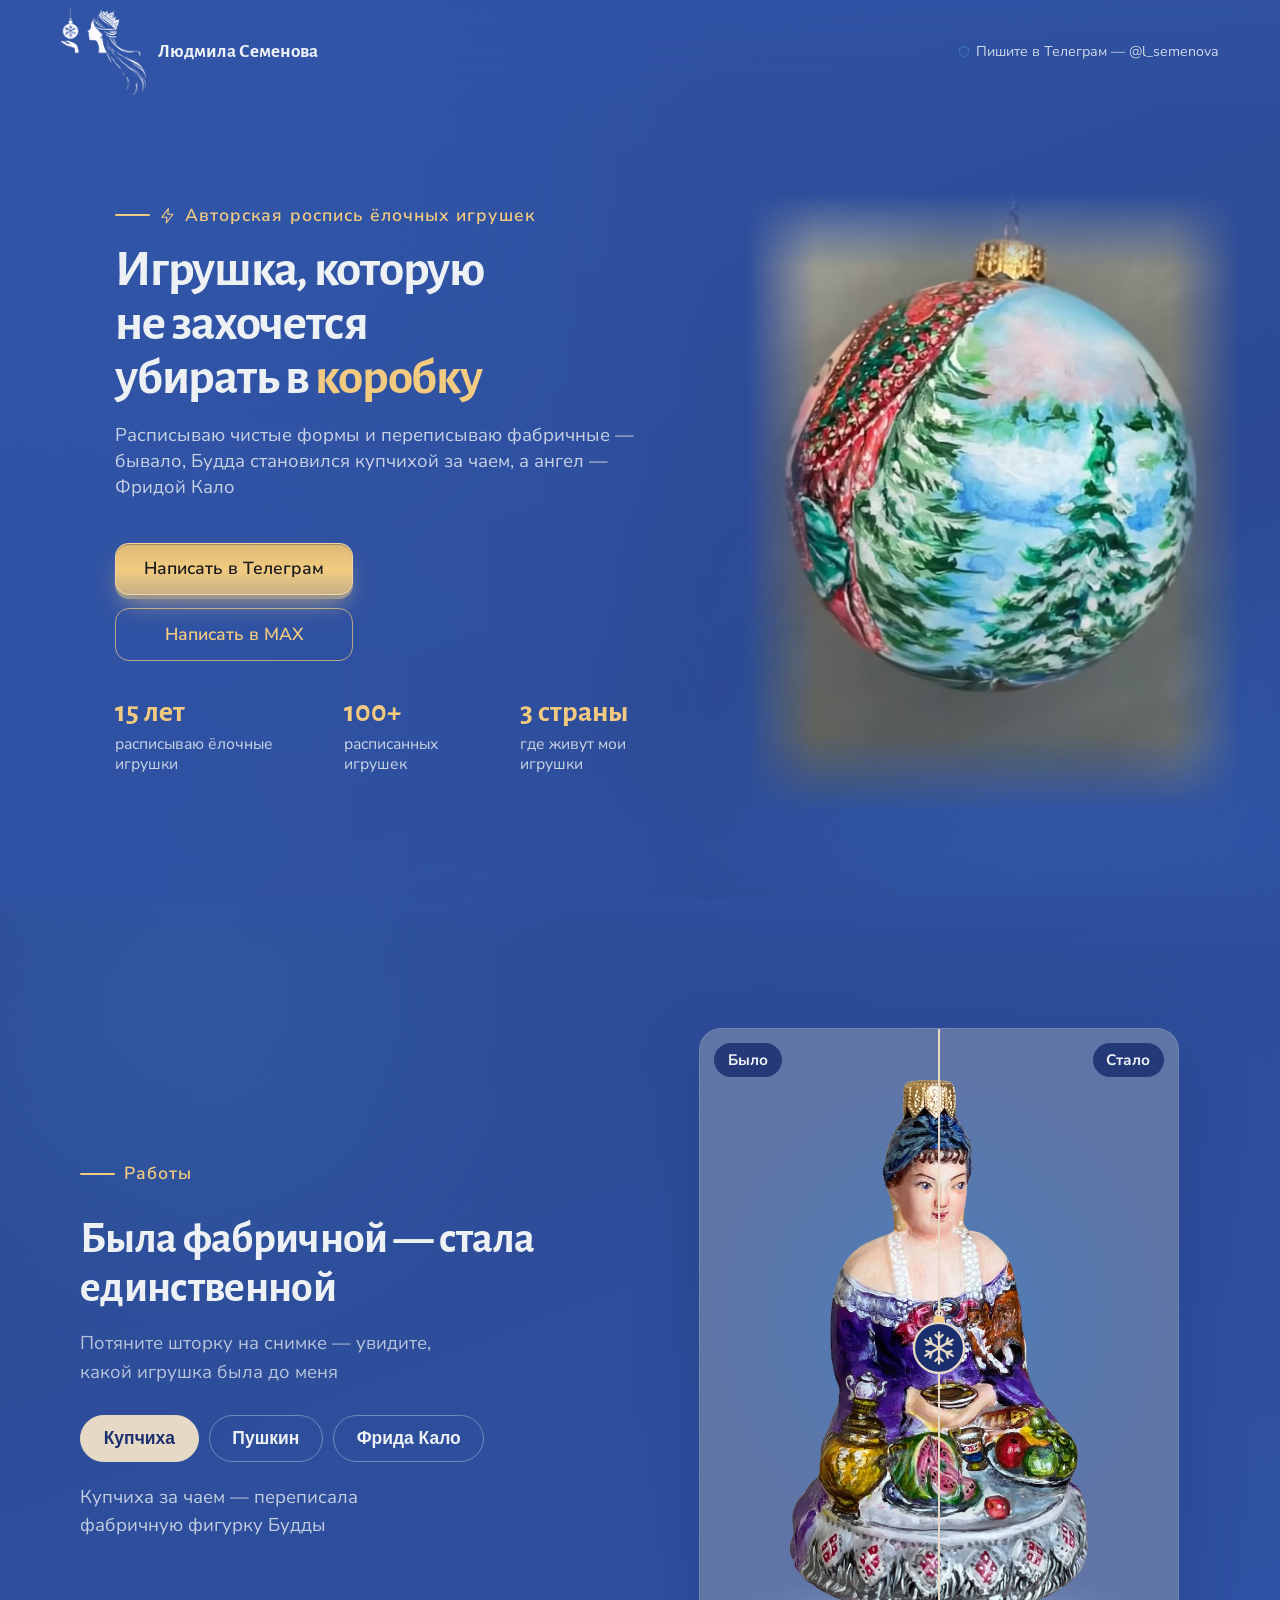
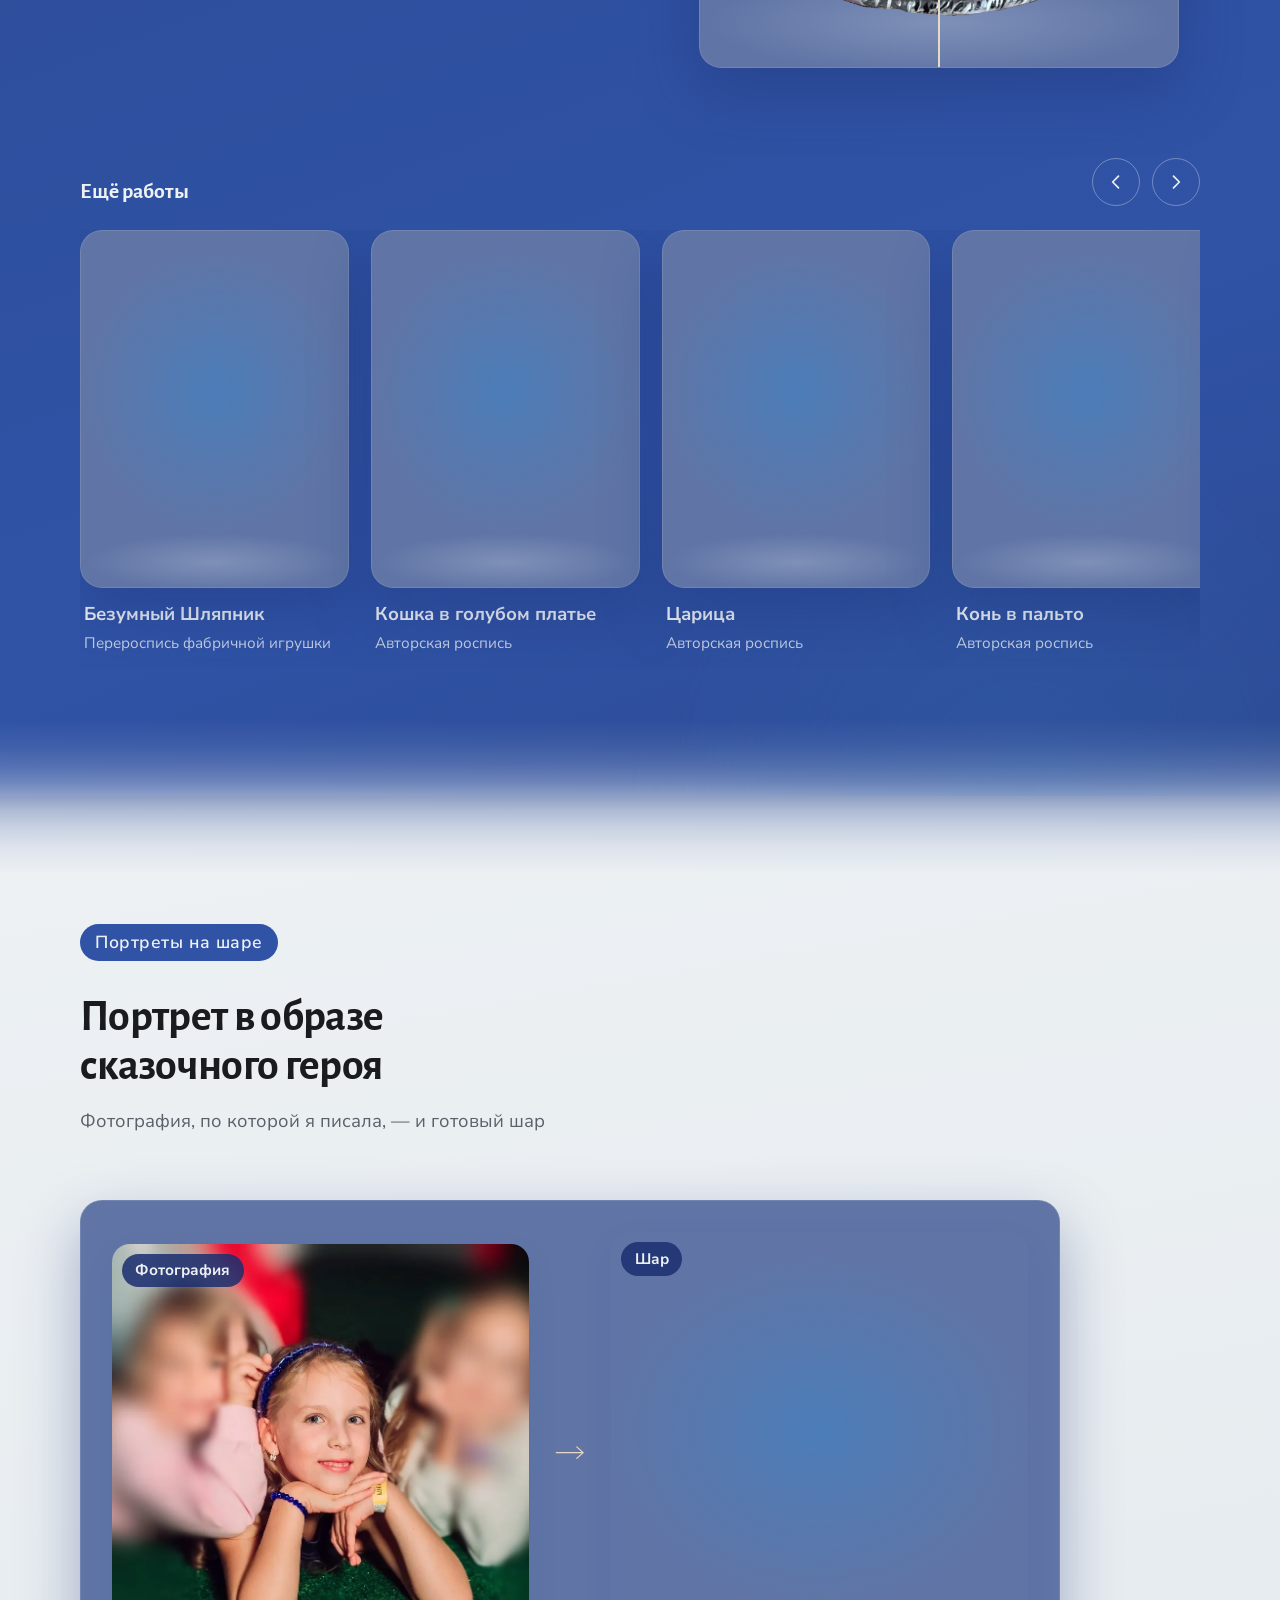
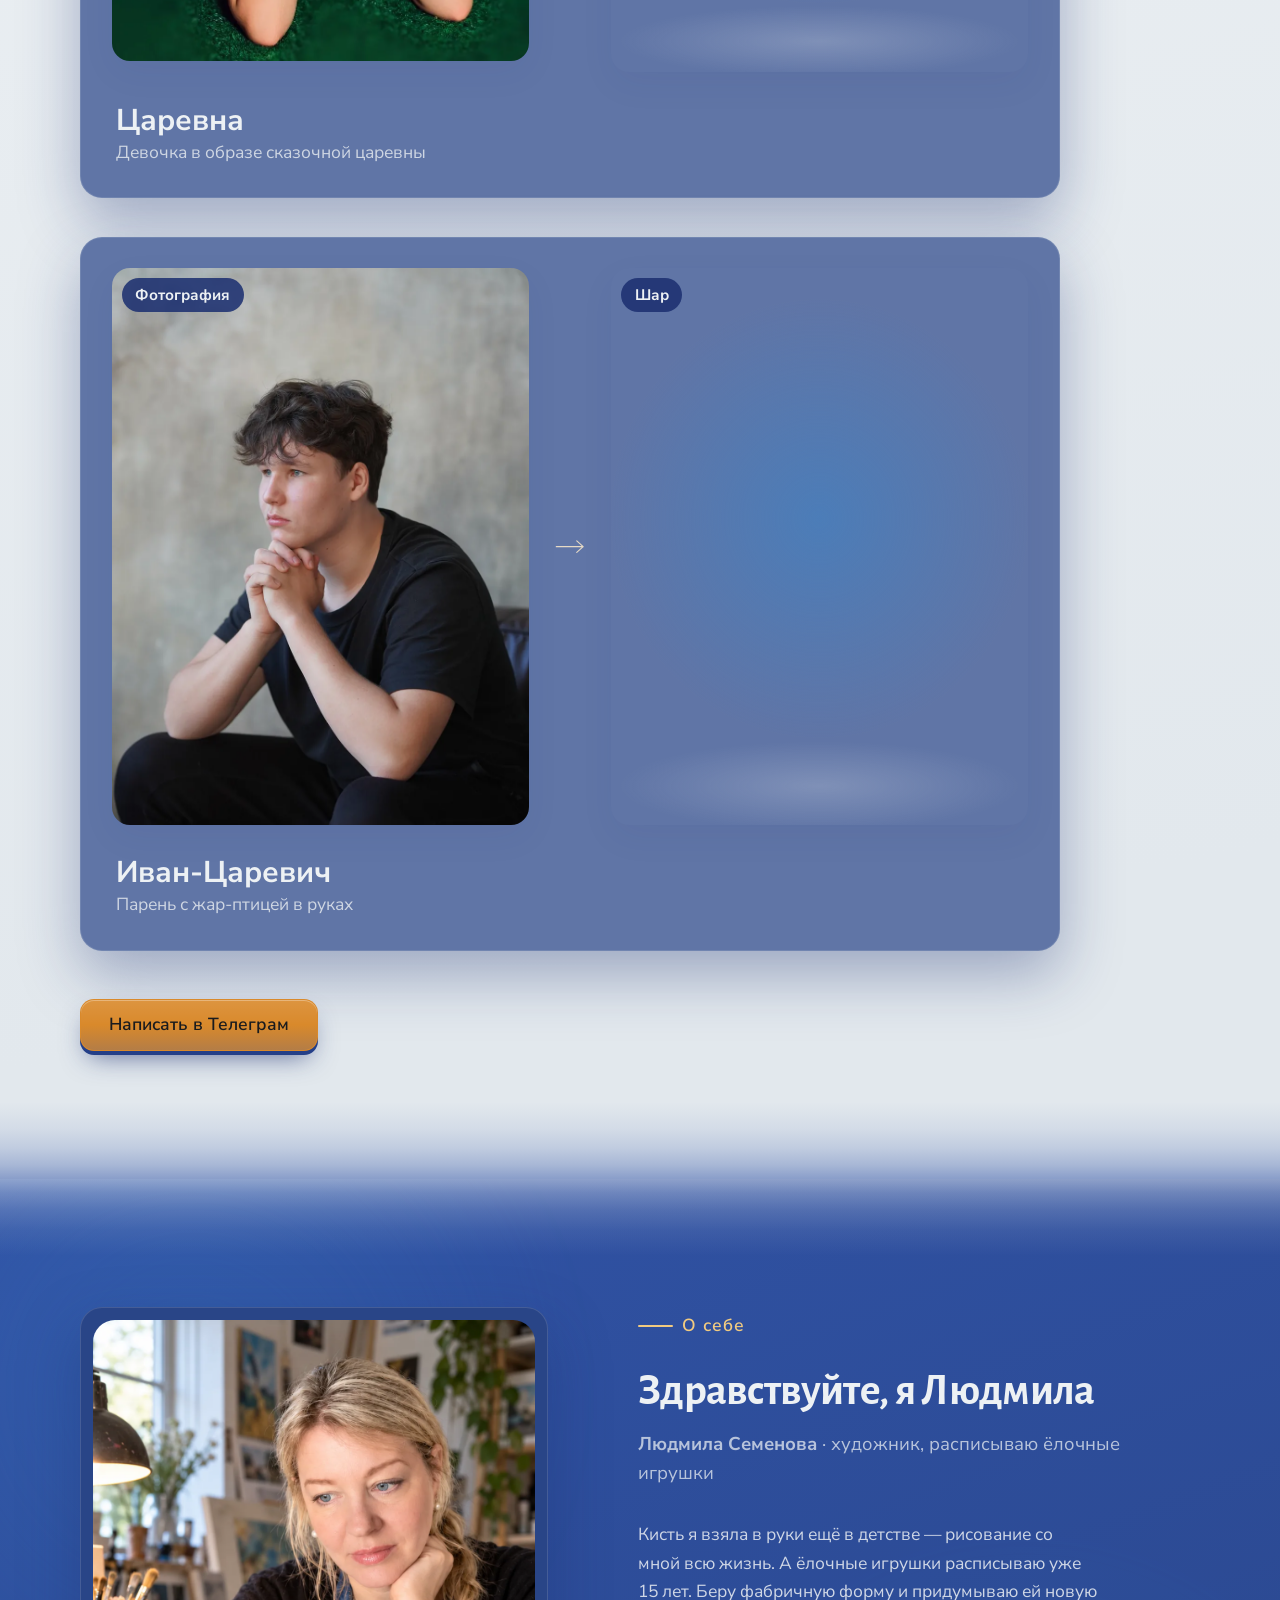
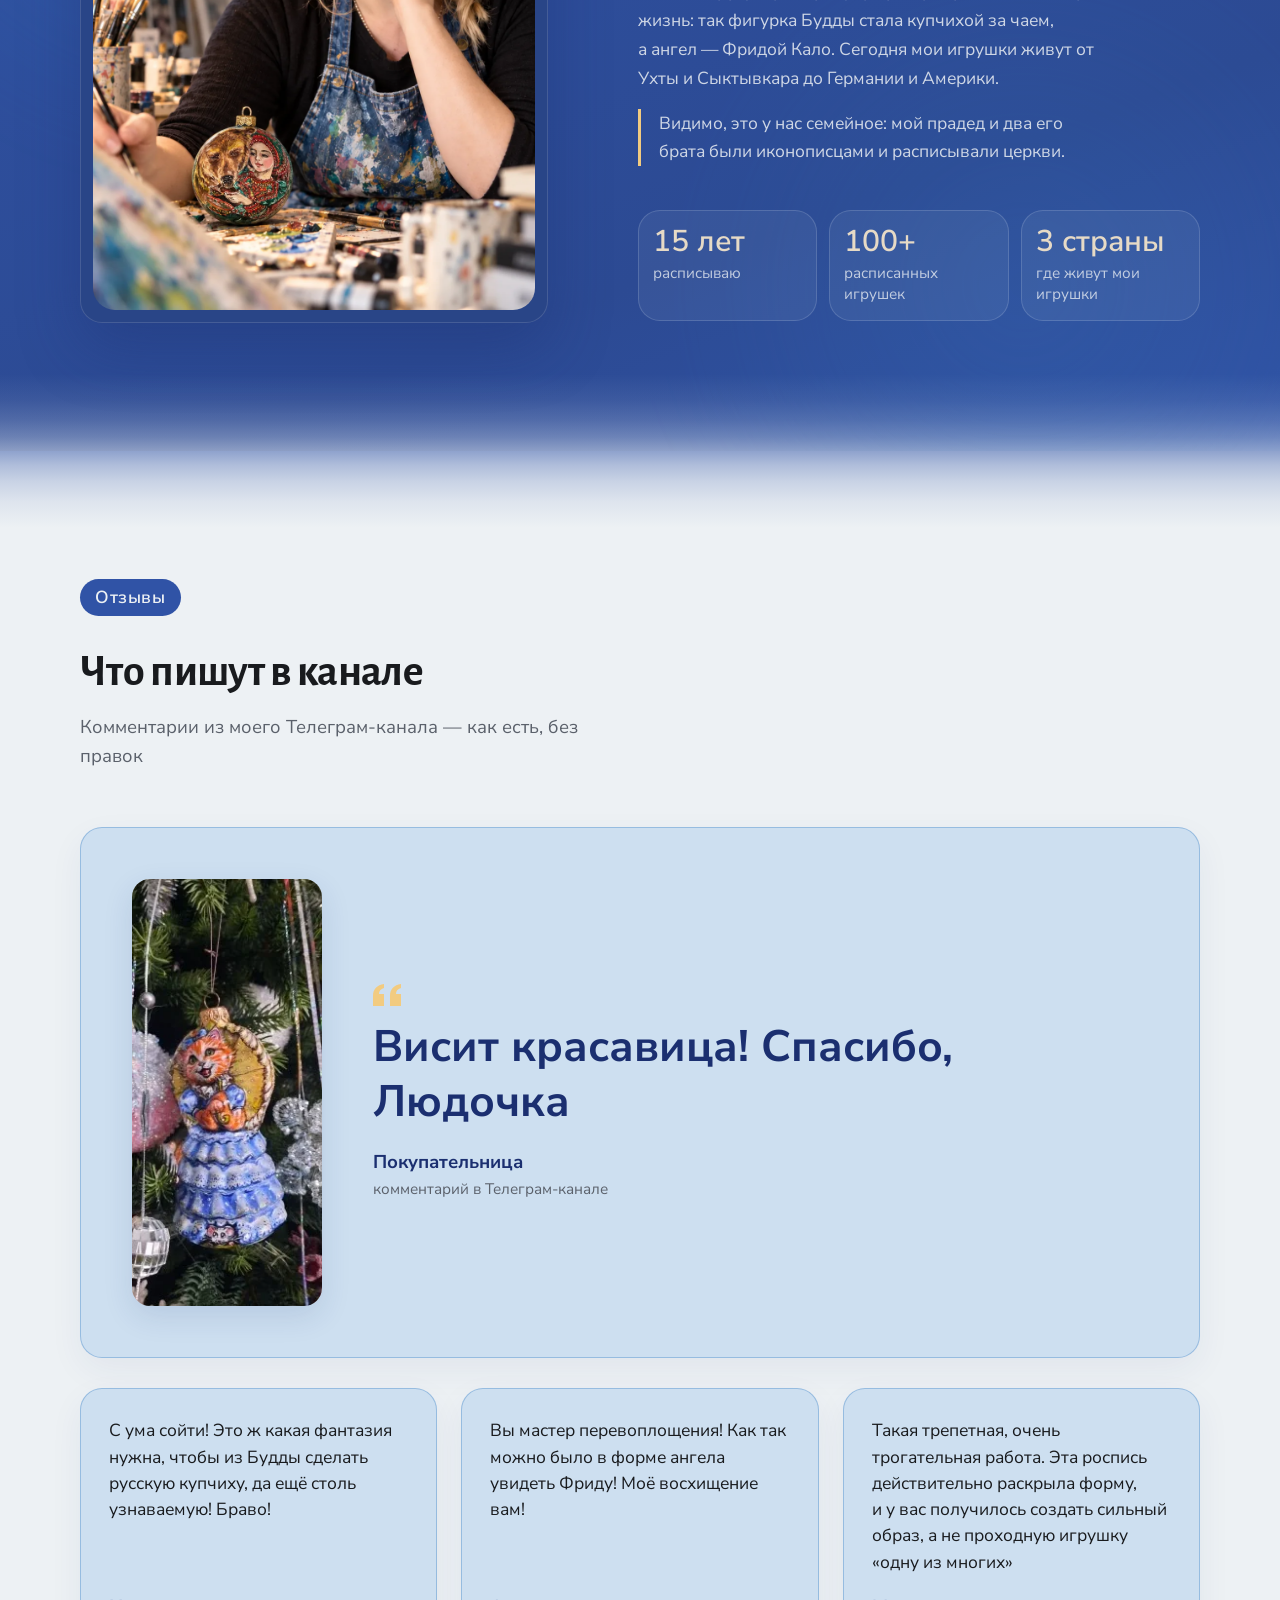
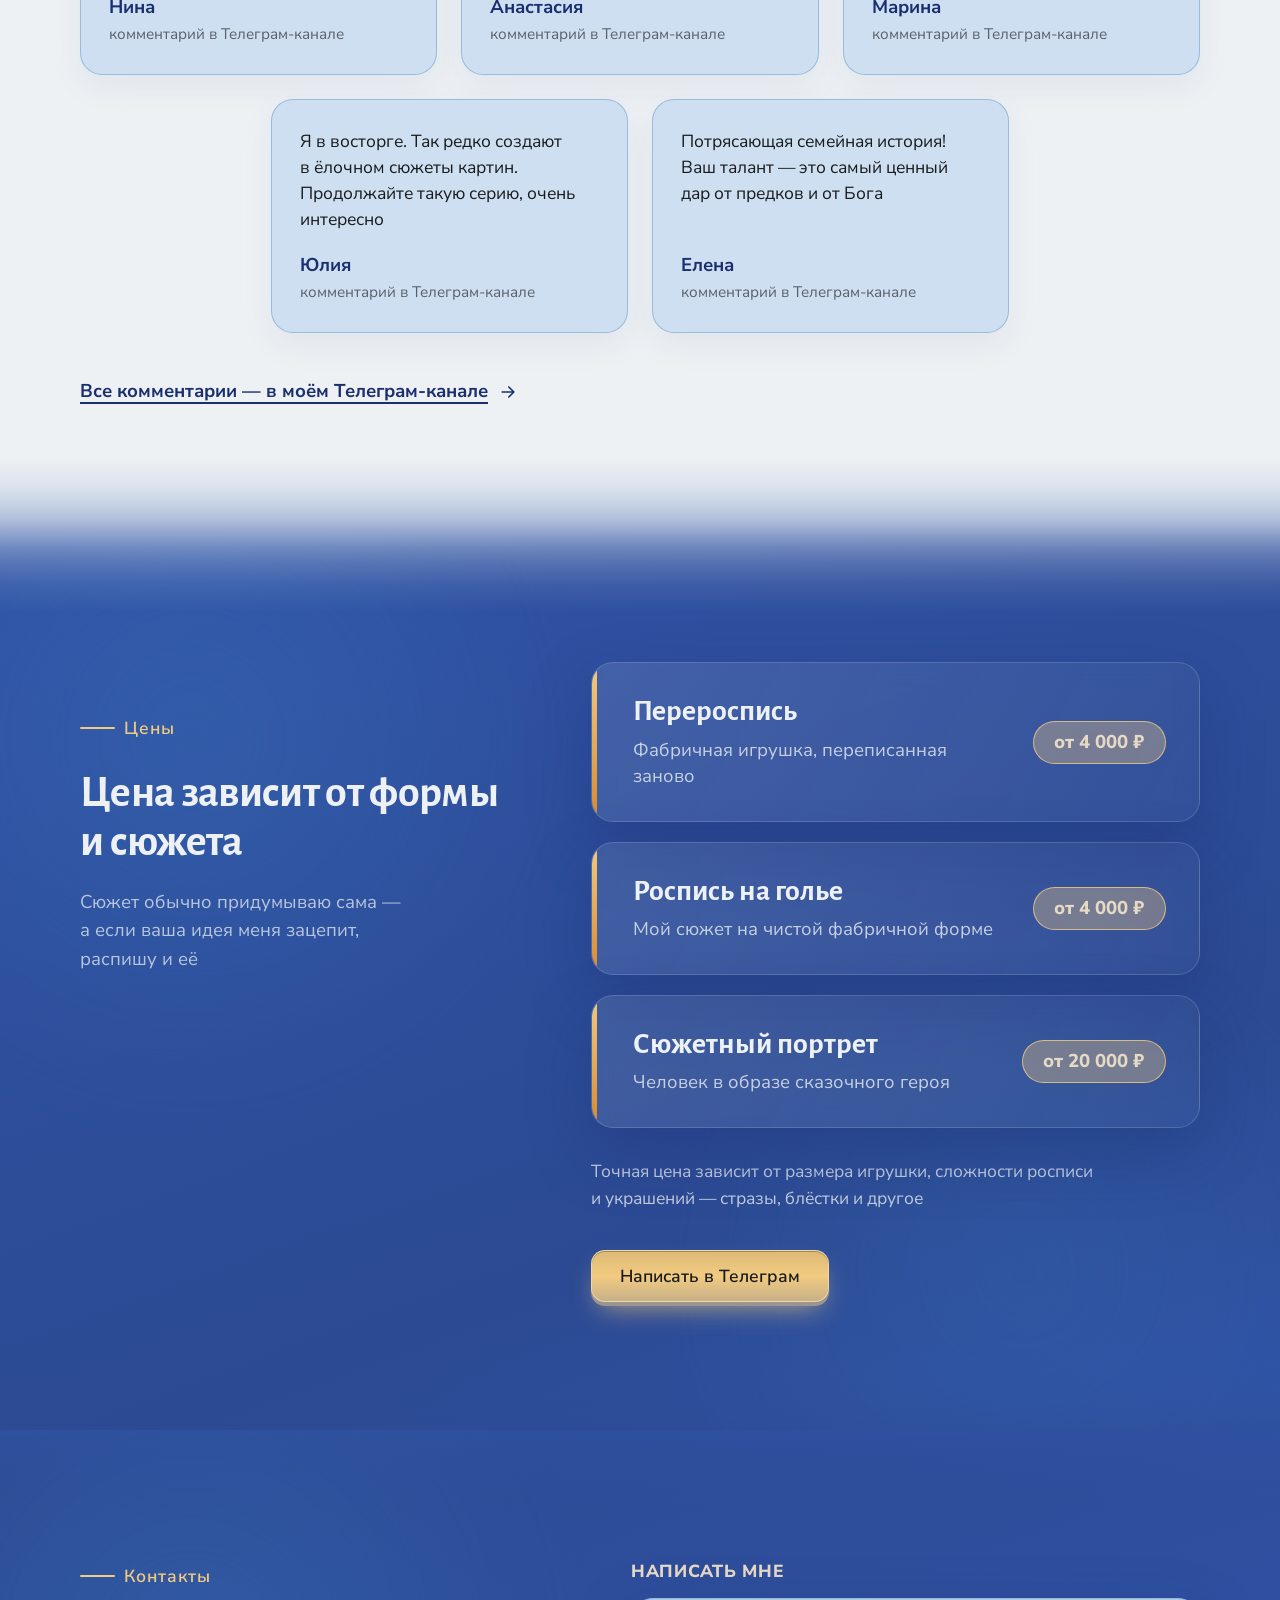
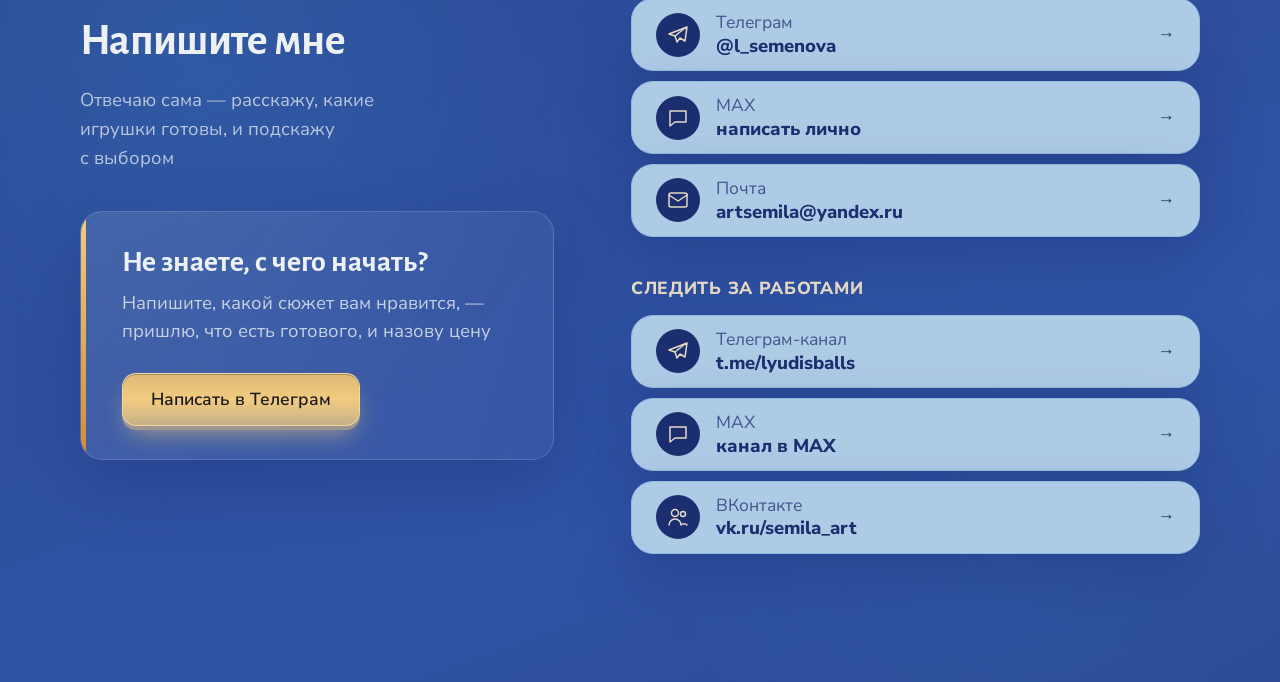
==== index.html @ e3c78412 "Обновление 06.10 20:23 МСК" ====
<!DOCTYPE html>
<html lang="ru">
<head>
<meta charset="utf-8">
<meta name="viewport" content="width=device-width, initial-scale=1">
<title>Сайт собирается</title>
<meta name="description" content="">
<meta name="robots" content="noindex, nofollow">
<link rel="canonical" href="https://lnsemenova.github.io/rospis/">
<meta property="og:title" content="Сайт собирается">
<meta property="og:description" content="">
<meta property="og:type" content="website">
<script type="application/ld+json">
{
  "@context": "https://schema.org",
  "@type": "Person",
  "name": "Людмила Семенова",
  "@id": "https://lnsemenova.github.io/rospis/#person",
  "jobTitle": "Художник — авторская роспись ёлочных игрушек",
  "url": "https://lnsemenova.github.io/rospis/",
  "sameAs": [
    "https://t.me/lyudisballs",
    "https://vk.ru/semila_art",
    "https://max.ru/join/-FTzip120VUO6vKE2KCt4AHMVcK6tQOJD5xwNxCYoO8"
  ]
}
</script>
<link rel="preconnect" href="https://fonts.googleapis.com">
<link rel="preconnect" href="https://fonts.gstatic.com" crossorigin>
<link rel="stylesheet" href="https://fonts.googleapis.com/css2?family=Alegreya+Sans:wght@400;600;700&family=Nunito+Sans:wght@400;600&display=swap">
<link rel="stylesheet" href="style.css?v=0610q">
<style>
:root {
  --шрифт-заголовков: 'Alegreya Sans', 'Segoe UI', sans-serif;  --шрифт-текста: 'Nunito Sans', -apple-system, 'Segoe UI', sans-serif;
  --цвет-фон: #EDF1F4;  --цвет-фон-2: #E2E8ED;  --цвет-фон-карточки: #FFFFFF;
  --цвет-текст: #191B1E;  --цвет-текст-мягкий: #5B616B;  --цвет-текст-тихий: #666C75;
  --цвет-акцент: #3E82C4;  --цвет-акцент-тёмный: #1B2F70;  --цвет-акцент-яркий: #D9892B;  --цвет-на-акценте: #FFFFFF;
  --цвет-акцент-глубже: #2E5D9E;  --цвет-акцент-маркер: #264889;
  --цвет-линия: #D8DFE6;
  --цвет-тёмный-фон: #3053A6;  --цвет-тёмный-фон-2: #2C4A93;  --цвет-тёмный-текст: #EDF1F4;
  --цвет-тёмный-фон-3: #294587;  --цвет-тёмный-фон-4: #2F51A0;
  --цвет-тёплый: #F2CB80;  --цвет-тёплый-мягкий: #E6DAC6;
  --цвет-стекло: color-mix(in srgb, #1B2F70 86%, transparent);
  --тень: 0 12px 34px color-mix(in srgb, #1B2F70 6%, transparent);
  --тень-чип: 0 10px 30px color-mix(in srgb, #1B2F70 12%, transparent);
  --тень-глубокая: 0 24px 60px color-mix(in srgb, #1B2F70 35%, transparent);
  --тень-спутник: 0 30px 60px color-mix(in srgb, #1B2F70 70%, transparent);
  --тень-плиты: 0 40px 100px color-mix(in srgb, #1B2F70 70%, transparent);
  --кегль-h1: 33px;  --кегль-h2: clamp(28px, 4.5vw, 44px);
  --кегль-текст: clamp(16px, 1vw, 17px);  --кегль-лид: clamp(17px, 1.1vw, 18px);
  --кегль-мелкий: 14px;  --кегль-кикер: 16px;  --кегль-цифра: 30px;  --разрядка-кикера: .03em;
  --отступ-секции: clamp(64px, 10vw, 128px);  --отступ-блока: clamp(20px, 2.5vw, 32px);
  --отступ-секции-тихо: clamp(50px, 7.8vw, 100px);  --отступ-секции-громко: clamp(74px, 11.6vw, 148px);
  --ширина: 1120px;  --ширина-колонки: 560px;  --радиус: 16px;  --радиус-малый: 8px;
  --радиус-карточки: 18px;  --радиус-плитки: 22px;  --радиус-телефон: 46px;  --кнопка-радиус: 14px;
  --радиус-модуля: 16px;  --нить: 2px;
  --плавность: cubic-bezier(.2, .7, .2, 1);  --длительность: .25s;
  --цвет-тёплый-тёмный: #9B6C10;
}
@media (min-width: 900px) {
  :root { --кегль-h1: clamp(44px, 4vw, 58px); }
}
:root, .светлый { --цвет-кнопки: #1B2F70; --цвет-на-кнопке: #FFFFFF; --цвет-кнопки-навёл: #13214F; }
.тёмный, .липкая-кнопка--тёмная { --цвет-кнопки: #F2CB80; --цвет-на-кнопке: #191B1E; --цвет-кнопки-навёл: #F6DAA5; }

</style>
<script>
(function () {
  var ЭТАЛОН = 0.535;                  // очко Open Sans — текстовой гарнитуры утверждённых макетов
  var ПОТОЛОК = 1.2, МЁРТВАЯ = 0.02;   // выше потолка расползается раскладка; ближе к единице не трогаем вовсе
  var КОМПЬЮТЕР = "(min-width: 900px)";
  var ТОКЕНЫ = ["--кегль-текст", "--кегль-лид", "--кегль-мелкий", "--кегль-кикер"];
  var корень = document.documentElement;
  var холст = document.createElement("canvas").getContext("2d");
  var ждём = 0;

  function мера(буква) { var м = холст.measureText(буква); return (м && м.actualBoundingBoxAscent) || 0; }

  function применить() {
    ждём = 0;
    if (!холст) { return; }

    for (var i = 0; i < ТОКЕНЫ.length; i++) { корень.style.removeProperty(ТОКЕНЫ[i]); }
    var стиль = getComputedStyle(корень), стек = стиль.getPropertyValue("--шрифт-текста").trim();
    if (!стек) { return; }
    холст.font = "400 100px " + стек;

    var очко = Math.max(мера("х"), мера("x")) / 100;
    if (!(очко > 0)) { return; }
    var k = Math.round(Math.min(ПОТОЛОК, Math.max(1, ЭТАЛОН / очко)) * 1000) / 1000;
    if (k - 1 < МЁРТВАЯ || !matchMedia(КОМПЬЮТЕР).matches) { k = 1; }
    корень.setAttribute("data-очко", очко.toFixed(3));      // чтобы проверка могла сказать числа вслух
    корень.setAttribute("data-поправка", k.toFixed(3));
    if (k === 1) { return; }
    for (i = 0; i < ТОКЕНЫ.length; i++) {
      var было = стиль.getPropertyValue(ТОКЕНЫ[i]).trim();
      if (было) { корень.style.setProperty(ТОКЕНЫ[i], "calc((" + было + ") * " + k + ")"); }
    }
  }

  применить();

  if (document.fonts && document.fonts.ready) { document.fonts.ready.then(применить); }

  addEventListener("resize", function () { ждём = ждём || requestAnimationFrame(применить); });
})();
</script>
</head>
<body class="с-липкой-кнопкой">
<style id="первый-экран-правки">.шапка{height:4.25rem!important}.шапка__лого img{width:auto!important;height:3.25rem!important;border-radius:0!important;box-shadow:none!important;object-fit:contain}@media(min-width:900px){.шапка{height:5rem!important}.шапка__лого img{height:4rem!important}}.карточка__опоры li b{display:block;font:700 1.9em/1.05 var(--шрифт-заголовков);color:var(--цвет-тёплый);margin-bottom:.2em}.карточка__опоры li span{display:block}@media(min-width:900px){#экран-1 .первый-экран__регалии{top:38.5rem!important;bottom:auto!important;right:auto!important;left:clamp(2rem,9vw,11rem)!important;width:auto!important;max-width:34em;background:none!important;border:0!important;box-shadow:none!important;backdrop-filter:none!important;padding:0!important;animation:none!important;transform:none!important}#экран-1 .карточка__имя,#экран-1 .карточка__роль{display:none!important}#экран-1 .карточка__опоры{margin:0!important;gap:2.5em!important;font-size:.9em!important}}#экран-1 .картинка--сцена img{object-fit:cover!important;object-position:center 30%!important;animation:none!important;transform:none!important}@media(max-width:899px){#экран-1 .картинка--сцена::after{display:none!important}#экран-1 .картинка--сцена img{-webkit-mask-image:linear-gradient(to bottom,#000 42%,transparent 76%);mask-image:linear-gradient(to bottom,#000 42%,transparent 76%)}}@media(min-width:900px){.шапка{height:6.5rem!important}.шапка__лого img{height:5.5rem!important}.шапка__лого{font-size:1.1em!important}#экран-1{align-items:flex-start!important;padding-top:10.5rem!important}#экран-1 .картинка--сцена::after{background:linear-gradient(to right,color-mix(in srgb,var(--цвет-тёмный-фон) 92%,transparent) 0%,color-mix(in srgb,var(--цвет-тёмный-фон) 60%,transparent) 42%,transparent 56%)!important}#экран-1 .картинка--сцена picture{display:flex!important;justify-content:center;align-items:center;width:100%!important;height:100%!important;box-sizing:border-box;padding:calc(6.5rem + 2.5rem) 2.5rem 2.5rem calc(clamp(2rem,9vw,11rem) + 37rem + 2.5rem)}#экран-1 .картинка--сцена img{width:auto!important;height:auto!important;max-width:100%!important;max-height:100%!important;min-width:0;min-height:0;object-fit:contain!important;-webkit-mask-image:linear-gradient(to right,transparent 0,#000 14%,#000 86%,transparent 100%),linear-gradient(to bottom,transparent 0,#000 12%,#000 88%,transparent 100%);-webkit-mask-composite:source-in;mask-image:linear-gradient(to right,transparent 0,#000 14%,#000 86%,transparent 100%),linear-gradient(to bottom,transparent 0,#000 12%,#000 88%,transparent 100%);mask-composite:intersect}}@media(min-width:900px){#экран-1 .блок__внутри{width:auto!important;margin-left:clamp(2rem,9vw,11rem)!important;margin-right:0!important}}#экран-1 .первый-экран__действие{flex-direction:column;align-items:stretch;gap:.6em}#экран-1 .кнопка--макс{color:var(--цвет-тёплый);border-color:color-mix(in srgb,var(--цвет-тёплый) 70%,transparent)}@media(min-width:900px){#экран-1 .первый-экран__действие{display:inline-flex;flex-direction:column;align-items:stretch;gap:.75em;margin-bottom:0}#экран-1{align-items:center!important;padding-top:6.5rem!important;padding-bottom:2rem!important}#экран-1 .первый-экран__регалии{position:static!important;top:auto!important;margin-top:2.25rem!important}}#экран-1 .картинка--сцена:not(.картинка--постер) picture{display:none!important}#экран-1 .картинка--постер .ролик-рамка{display:none!important}#экран-1 .ролик-рамка{width:100%;height:100%}#экран-1 .картинка--сцена video{object-fit:cover!important;object-position:center 30%!important}@media(max-width:899px){#экран-1 .картинка--сцена video{-webkit-mask-image:linear-gradient(to bottom,#000 42%,transparent 76%);mask-image:linear-gradient(to bottom,#000 42%,transparent 76%)}}@media(min-width:900px){#экран-1 .ролик-рамка{display:flex;justify-content:center;align-items:center;box-sizing:border-box;padding:calc(6.5rem + 2.5rem) 2.5rem 2.5rem calc(clamp(2rem,9vw,11rem) + 37rem + 2.5rem)}#экран-1 .картинка--сцена video{width:auto!important;height:auto!important;max-width:100%!important;max-height:100%!important;min-width:0;min-height:0;object-fit:contain!important;-webkit-mask-image:linear-gradient(to right,transparent 0,#000 14%,#000 86%,transparent 100%),linear-gradient(to bottom,transparent 0,#000 12%,#000 88%,transparent 100%);-webkit-mask-composite:source-in;mask-image:linear-gradient(to right,transparent 0,#000 14%,#000 86%,transparent 100%),linear-gradient(to bottom,transparent 0,#000 12%,#000 88%,transparent 100%);mask-composite:intersect}}@media(min-width:900px) and (max-height:700px){#экран-1{padding-bottom:.25rem!important}#экран-1 .первый-экран__регалии{margin-top:.9rem!important}#экран-1 .первый-экран__действие{margin-top:1.4rem!important;gap:.5em}#экран-1 .первый-экран__действие .кнопка{padding-block:.6em!important}#экран-1 .ролик-рамка{padding-bottom:1.5rem}}@media(max-width:899px){#экран-1{padding-bottom:2rem!important}}</style>
<section class="блок блок--первый-экран первый-экран--сцена тёмный фон--пятна" id="экран-1" data-тип="первый-экран" data-схема="сцена" data-ключ-макета="тёмная" data-картинка="фото" style="--добор-затемнения: 0; --добор-высветления: .04"><div class="стык стык--низ" aria-hidden="true" style="--стык-сосед: var(--цвет-тёмный-фон-2, var(--цвет-тёмный-фон))"></div>
  <header class="шапка">
    <a class="шапка__лого" href="#"><img src="img/logo-na-tyomnom.webp" alt="">Людмила Семенова</a>
    <span class="шапка__лиц"><svg class="иконка" aria-hidden="true" xmlns="http://www.w3.org/2000/svg" viewBox="0 0 24 24" fill="none" stroke="currentColor" stroke-width="1.5" stroke-linecap="round" stroke-linejoin="round">
  <path d="M12 3l7.5 3v5.5c0 4.6-3.2 8.2-7.5 9.5-4.3-1.3-7.5-4.9-7.5-9.5V6L12 3z"/>
</svg><span><span class="полн">Пишите в Телеграм — @l_semenova</span></span></span>
  </header>
  <figure class="картинка картинка--сцена первый-экран__картинка"><div class="ролик-рамка"><video autoplay muted loop playsinline webkit-playsinline disablepictureinpicture preload="auto" width="600" height="750" poster="video/shar-medved-poster.jpg" aria-label="Игрушка, которую не захочется убирать в коробку"><source src="video/shar-medved.mp4" type="video/mp4"></video></div><picture><img src="video/shar-medved-poster.jpg" alt="Игрушка, которую не захочется убирать в коробку" width="600" height="750" data-лицо="50,18" fetchpriority="high" data-анимация-avif="video/shar-medved-anim.avif" data-анимация-webp="video/shar-medved-anim.webp"></picture></figure>
  <div class="блок__внутри">
    <div class="первый-экран__текст">
      <p class="кикер"><svg class="иконка" aria-hidden="true" xmlns="http://www.w3.org/2000/svg" viewBox="0 0 24 24" fill="none" stroke="currentColor" stroke-width="1.5" stroke-linecap="round" stroke-linejoin="round">
  <path d="M13 2L4 14h7l-1 8 9-12h-7z"/>
</svg>Авторская роспись ёлочных игрушек</p>
      <h1>Игрушка, которую не захочется убирать в <em class="акцент">коробку</em></h1>
      <p class="лид">Расписываю чистые формы и переписываю фабричные — бывало, Будда становился купчихой за чаем, а ангел — Фридой Кало</p>
      <div class="первый-экран__действие"><a class="кнопка кнопка--главная" href="https://t.me/l_semenova">Написать в Телеграм</a><a class="кнопка кнопка--контур кнопка--макс" href="https://max.ru/u/f9LHodD0cOIrOUuS2dqfVPdAvgZySVUSVkvtGXUk3Ld1Xs4W1ml3jyGEzgk" target="_blank" rel="noopener">Написать в MAX</a></div>
      <div class="карточка карточка--стекло первый-экран__регалии парит">
    <p class="карточка__имя">Людмила Семенова</p>
    <p class="карточка__роль">художник, авторская роспись ёлочных игрушек</p>
    <ul class="карточка__опоры">
      <li><b>15 лет</b><span>расписываю ёлочные игрушки</span></li>
      <li><b>100+</b><span>расписанных игрушек</span></li>
      <li><b>3 страны</b><span>где живут мои игрушки</span></li>
    </ul>
  </div>
    </div>
  </div>
</section>
<section class="блок блок--работы тёмный второй фон--пятна" id="экран-02" data-тип="работы" data-вёрстка="своя"><div class="стык стык--верх" aria-hidden="true" style="--стык-сосед: var(--цвет-тёмный-фон)"></div><div class="стык стык--низ" aria-hidden="true" style="--стык-сосед: var(--цвет-фон)"></div>
<div class="блок__внутри">
  <div class="преображение">
    <div>
      <p class="кикер">Работы</p>
      <h2>Была фабричной — стала единственной</h2>
      <p class="лид">Потяните шторку на снимке — увидите, какой игрушка была до меня</p>
      <ul class="выбор">
        <li><button type="button" data-пара="0" aria-pressed="true">Купчиха</button></li>
        <li><button type="button" data-пара="1" aria-pressed="false">Пушкин</button></li>
        <li><button type="button" data-пара="2" aria-pressed="false">Фрида Кало</button></li>
      </ul>
      <p class="история" data-история>Купчиха за чаем — переписала фабричную фигурку Будды</p>
    </div>
    <figure class="фото витрина-фон шторка">
      <img class="стало" src="img/kupchiha-stalo.webp" alt="Купчиха за чаем — роспись Людмилы Семеновой" loading="lazy" decoding="async">
      <img class="было" src="img/kupchiha-bylo.webp" alt="Фабричная фигурка Будды до росписи" loading="lazy" decoding="async">
      <span class="ярлык ярлык--было">Было</span><span class="ярлык ярлык--стало">Стало</span>
      <span class="линия"></span>
      <svg class="шар" viewBox="0 0 64 84" aria-hidden="true"><line class="нить" x1="32" y1="0" x2="32" y2="12"/><circle class="нить" cx="32" cy="15" r="3.5"/><rect class="колпачок" x="26" y="18" width="12" height="7" rx="1.5"/><circle class="тело" cx="32" cy="52" r="27"/><g class="снежинка"><line x1="32" y1="35" x2="32" y2="69"/><line x1="17.3" y1="43.5" x2="46.7" y2="60.5"/><line x1="17.3" y1="60.5" x2="46.7" y2="43.5"/><path d="M28 38l4 4 4-4M28 66l4-4 4 4M18.5 48.5l5.5-1.5-1.5-5.5M45.5 55.5l-5.5 1.5 1.5 5.5M18.5 55.5l5.5 1.5-1.5 5.5M45.5 48.5l-5.5-1.5 1.5-5.5"/></g></svg>
      <input type="range" min="0" max="100" value="50" step="0.5" aria-label="Сдвинуть шторку: было — стало">
    </figure>
  </div>

  <div class="ещё">
    <h3>Ещё работы</h3>
    <div class="стрелки">
      <button class="стрелка" type="button" data-куда="-1" aria-label="Назад"><svg viewBox="0 0 24 24"><path d="M15 5l-7 7 7 7"/></svg></button>
      <button class="стрелка" type="button" data-куда="1" aria-label="Дальше"><svg viewBox="0 0 24 24"><path d="M9 5l7 7-7 7"/></svg></button>
    </div>
  </div>
  <ul class="плёнка">
    <li class="плёнка-кадр"><figure class="фото витрина-фон"><img src="img/shlyapnik.webp" alt="Безумный Шляпник — переписанная фабричная игрушка" loading="lazy" decoding="async"></figure><p class="кадр-имя">Безумный Шляпник</p><p class="кадр-что">Перероспись фабричной игрушки</p></li>
    <li class="плёнка-кадр"><figure class="фото витрина-фон"><img src="img/koshka.webp" alt="Рыжая кошка в голубом платье с кружевами — роспись Людмилы Семеновой" loading="lazy" decoding="async"></figure><p class="кадр-имя">Кошка в голубом платье</p><p class="кадр-что">Авторская роспись</p></li>
    <li class="плёнка-кадр"><figure class="фото витрина-фон"><img src="img/boyarynya.webp" alt="Царица в зелёном наряде — роспись Людмилы Семеновой" loading="lazy" decoding="async"></figure><p class="кадр-имя">Царица</p><p class="кадр-что">Авторская роспись</p></li>
    <li class="плёнка-кадр"><figure class="фото витрина-фон"><img src="img/zhiraf.webp" alt="Конь в пальто, красном шарфе и шляпе — роспись Людмилы Семеновой" loading="lazy" decoding="async"></figure><p class="кадр-имя">Конь в пальто</p><p class="кадр-что">Авторская роспись</p></li>
    <li class="плёнка-кадр"><figure class="фото витрина-фон"><img src="img/shchelkunchiki.webp" alt="Щелкунчик в синем мундире и пёстрой шляпе — роспись Людмилы Семеновой" loading="lazy" decoding="async"></figure><p class="кадр-имя">Щелкунчик</p><p class="кадр-что">Авторская роспись</p></li>
    <li class="плёнка-кадр"><figure class="фото витрина-фон"><img src="img/devochka-s-konem.webp" alt="Девочка обнимает белого коня — роспись Людмилы Семеновой" loading="lazy" decoding="async"></figure><p class="кадр-имя">Девочка и белый конь</p><p class="кадр-что">Авторская роспись</p></li>
    <li class="плёнка-кадр"><figure class="фото витрина-фон"><img src="img/sobachka.webp" alt="Шар с портретом белой собачки в розовом — роспись Людмилы Семеновой" loading="lazy" decoding="async"></figure><p class="кадр-имя">Портрет собачки</p><p class="кадр-что">Авторская роспись</p></li>
    <li class="плёнка-кадр"><figure class="фото витрина-фон"><img src="img/rusalka.webp" alt="Русалка на камне — роспись на чистой форме" loading="lazy" decoding="async"></figure><p class="кадр-имя">Русалка на камне</p><p class="кадр-что">Роспись на голье — мой сюжет</p></li>
    <li class="плёнка-кадр"><figure class="фото витрина-фон"><img src="img/volk.webp" alt="Волк в пёстром кафтане — роспись на чистой форме" loading="lazy" decoding="async"></figure><p class="кадр-имя">Волк</p><p class="кадр-что">Роспись на голье — мой сюжет</p></li>
  </ul>
</div>
<script>
(() => {
  const экран = document.getElementById('экран-02');
  if (!экран) return;
  const пары = [
    { стало: 'img/kupchiha-stalo.webp', было: 'img/kupchiha-bylo.webp', имя: 'Купчиха за чаем', история: 'Купчиха за чаем — переписала фабричную фигурку Будды' },
    { стало: 'img/pushkin-stalo.webp', было: 'img/pushkin-bylo.webp', имя: 'Пушкин', история: 'Пушкин — из второй такой же фигурки Будды' },
    { стало: 'img/frida-stalo.webp', было: 'img/frida-bylo.webp', имя: 'Фрида Кало', история: 'Фрида Кало — из фабричного ангела' }
  ];
  const шторка = экран.querySelector('.шторка');
  const ползунок = шторка.querySelector('input');
  const стало = шторка.querySelector('.стало'), было = шторка.querySelector('.было');
  const история = экран.querySelector('[data-история]');
  const поставить = v => шторка.style.setProperty('--x', v + '%');
  ползунок.addEventListener('input', () => поставить(ползунок.value));
  пары.forEach(п => { new Image().src = п.стало; new Image().src = п.было; });
  экран.querySelectorAll('[data-пара]').forEach(к => к.addEventListener('click', () => {
    const п = пары[Number(к.dataset.пара)];
    стало.src = п.стало; стало.alt = п.имя + ' — роспись Людмилы Семеновой';
    было.src = п.было; было.alt = 'Фабричная игрушка до росписи';
    история.textContent = п.история;
    ползунок.value = 50; поставить(50);
    экран.querySelectorAll('[data-пара]').forEach(д => д.setAttribute('aria-pressed', д === к ? 'true' : 'false'));
  }));
  const плёнка = экран.querySelector('.плёнка');
  экран.querySelectorAll('.стрелка').forEach(к => к.addEventListener('click', () => {
    const шаг = плёнка.querySelector('.плёнка-кадр').getBoundingClientRect().width + 20;
    плёнка.scrollBy({ left: шаг * Number(к.dataset.куда), behavior: 'smooth' });
  }));
})();
</script>
</section>
<section class="блок блок--работы светлый" id="экран-03" data-тип="работы" data-вёрстка="своя"><div class="стык стык--верх" aria-hidden="true" style="--стык-сосед: var(--цвет-тёмный-фон-2, var(--цвет-тёмный-фон))"></div><div class="стык стык--низ" aria-hidden="true" style="--стык-сосед: var(--цвет-тёмный-фон)"></div>
<div class="блок__внутри">
  <p class="кикер">Портреты на шаре</p>
  <h2>Портрет в образе сказочного героя</h2>
  <p class="лид">Фотография, по которой я писала, — и готовый шар</p>

  <div class="пары">
    <div class="пара">
      <figure class="фото снимок" style="--пропорция: 1 / 1"><span class="ярлык">Фотография</span><img src="img/tsarevna-foto-zerkalo.webp" alt="Фотография девочки с синим ободком, подруги рядом размыты — по ней написан портрет" loading="lazy" decoding="async"></figure>
      <span class="стрелка-к" aria-hidden="true"><svg viewBox="0 0 48 24"><path d="M2 12h42M34 3l10 9-10 9"/></svg></span>
      <figure class="фото шар-фото" style="--пропорция: 737 / 778"><span class="ярлык">Шар</span><img src="img/tsarevna-shar.webp" alt="Ёлочный шар с портретом девочки в образе царевны в кокошнике" loading="lazy" decoding="async"></figure>
      <p class="подпись"><b>Царевна</b><span>Девочка в образе сказочной царевны</span></p>
    </div>
    <div class="пара">
      <figure class="фото снимок"><span class="ярлык">Фотография</span><img src="img/tsarevich-foto.webp" alt="Фотография юноши, по которой написан портрет" loading="lazy" decoding="async"></figure>
      <span class="стрелка-к" aria-hidden="true"><svg viewBox="0 0 48 24"><path d="M2 12h42M34 3l10 9-10 9"/></svg></span>
      <figure class="фото шар-фото"><span class="ярлык">Шар</span><img src="img/tsarevich-shar.webp" alt="Ёлочный шар с портретом юноши в образе Ивана-Царевича в красном кафтане, рядом жар-птица" loading="lazy" decoding="async"></figure>
      <p class="подпись"><b>Иван-Царевич</b><span>Парень с жар-птицей в руках</span></p>
    </div>
  </div>

  <div class="действие"><a class="кнопка кнопка--главная" href="https://t.me/l_semenova">Написать в Телеграм</a></div>
</div>
</section>
<section class="блок блок--о-себе тёмный фон--пятна" id="экран-04" data-тип="о-себе" data-вёрстка="своя"><div class="стык стык--верх" aria-hidden="true" style="--стык-сосед: var(--цвет-фон)"></div><div class="стык стык--низ" aria-hidden="true" style="--стык-сосед: var(--цвет-фон)"></div>
<div class="блок__внутри">
  <div class="портретная">
    <figure class="фото портретная__кадр">
      <img src="img/lyudmila-v-fartuke.webp" alt="Людмила Семенова в фартуке в мастерской, рядом шар «Девушка и медведь»" loading="lazy" decoding="async">
    </figure>
    <div class="рассказ">
      <p class="кикер">О себе</p>
      <h2>Здравствуйте, я Людмила</h2>
      <p class="лид"><b>Людмила Семенова</b> · художник, расписываю ёлочные игрушки</p>
      <p class="абзац">Кисть я взяла в руки ещё в детстве — рисование со мной всю жизнь. А ёлочные игрушки расписываю уже 15 лет. Беру фабричную форму и придумываю ей новую жизнь: так фигурка Будды стала купчихой за чаем, а ангел — Фридой Кало. Сегодня мои игрушки живут от Ухты и Сыктывкара до Германии и Америки.</p>
      <p class="абзац семья">Видимо, это у нас семейное: мой прадед и два его брата были иконописцами и расписывали церкви.</p>
      <ul class="итоги">
        <li class="итог"><b class="итог__число">15 лет</b><span class="итог__подпись">расписываю</span></li>
        <li class="итог"><b class="итог__число">100+</b><span class="итог__подпись">расписанных игрушек</span></li>
        <li class="итог"><b class="итог__число">3 страны</b><span class="итог__подпись">где живут мои игрушки</span></li>
      </ul>
    </div>
  </div>
</div>
</section>
<section class="блок блок--отзывы светлый" id="экран-05" data-тип="отзывы" data-вёрстка="своя"><div class="стык стык--верх" aria-hidden="true" style="--стык-сосед: var(--цвет-тёмный-фон)"></div><div class="стык стык--низ" aria-hidden="true" style="--стык-сосед: var(--цвет-тёмный-фон)"></div>
<div class="блок__внутри">
  <p class="кикер">Отзывы</p>
  <h2>Что пишут в канале</h2>
  <p class="лид">Комментарии из моего Телеграм-канала — как есть, без правок</p>

  <div class="главный">
    <blockquote>
      <svg class="метка-кавычки" viewBox="0 0 28 22" aria-hidden="true"><path d="M0 22V12C0 5 4 1 11 0v4C7.500 5 6 7 6 10h5v12zM17 22V12c0-7 4-11 11-12v4c-3.500 1-5 3-5 6h5v12z"/></svg>
      <p>Висит красавица! Спасибо, Людочка</p>
      <footer><span class="кто">Покупательница</span><span class="где">комментарий в Телеграм-канале</span></footer>
    </blockquote>
    <figure class="кадр фото"><img src="img/koshechka-na-yolke.webp" alt="Игрушка с кошечкой, повешенная на ёлку покупательницы" width="195" height="438" loading="lazy" decoding="async"></figure>
  </div>

  <ul class="лента">
    <li class="малый"><blockquote><p>С ума сойти! Это ж какая фантазия нужна, чтобы из Будды сделать русскую купчиху, да ещё столь узнаваемую! Браво!</p><footer><span class="кто">Нина</span><span class="где">комментарий в Телеграм-канале</span></footer></blockquote></li>
    <li class="малый"><blockquote><p>Вы мастер перевоплощения! Как так можно было в форме ангела увидеть Фриду! Моё восхищение вам!</p><footer><span class="кто">Анастасия</span><span class="где">комментарий в Телеграм-канале</span></footer></blockquote></li>
    <li class="малый"><blockquote><p>Такая трепетная, очень трогательная работа. Эта роспись действительно раскрыла форму, и у вас получилось создать сильный образ, а не проходную игрушку «одну из многих»</p><footer><span class="кто">Марина</span><span class="где">комментарий в Телеграм-канале</span></footer></blockquote></li>
    <li class="малый"><blockquote><p>Я в восторге. Так редко создают в ёлочном сюжеты картин. Продолжайте такую серию, очень интересно</p><footer><span class="кто">Юлия</span><span class="где">комментарий в Телеграм-канале</span></footer></blockquote></li>
    <li class="малый"><blockquote><p>Потрясающая семейная история! Ваш талант — это самый ценный дар от предков и от Бога</p><footer><span class="кто">Елена</span><span class="где">комментарий в Телеграм-канале</span></footer></blockquote></li>
  </ul>

  <a class="ссылка-канал" href="https://t.me/lyudisballs" target="_blank" rel="noopener">Все комментарии — в моём Телеграм-канале <svg viewBox="0 0 24 24" aria-hidden="true"><path d="M5 12h14M13 6l6 6-6 6"/></svg></a>
</div>
</section>
<section class="блок блок--прайс-лист тёмный фон--пятна" id="экран-06" data-тип="прайс-лист" data-вёрстка="своя"><div class="стык стык--верх" aria-hidden="true" style="--стык-сосед: var(--цвет-фон)"></div><div class="стык стык--низ" aria-hidden="true" style="--стык-сосед: var(--цвет-тёмный-фон-2, var(--цвет-тёмный-фон))"></div>
<div class="блок__внутри">
  <div class="витрина">
    <div class="витрина__шапка">
      <p class="кикер">Цены</p>
      <h2>Цена зависит от формы и сюжета</h2>
      <p class="лид">Сюжет обычно придумываю сама — а если ваша идея меня зацепит, распишу и её</p>
    </div>
    <div>
      <ul class="плашки">
        <li class="плашка">
          <div>
            <h3 class="плашка__имя">Перероспись</h3>
            <p class="плашка__описание">Фабричная игрушка, переписанная заново</p>
          </div>
          <p class="цена">от 4 000 ₽</p>
        </li>
        <li class="плашка">
          <div>
            <h3 class="плашка__имя">Роспись на голье</h3>
            <p class="плашка__описание">Мой сюжет на чистой фабричной форме</p>
          </div>
          <p class="цена">от 4 000 ₽</p>
        </li>
        <li class="плашка">
          <div>
            <h3 class="плашка__имя">Сюжетный портрет</h3>
            <p class="плашка__описание">Человек в образе сказочного героя</p>
          </div>
          <p class="цена">от 20 000 ₽</p>
        </li>
      </ul>
      <p class="примечание">Точная цена зависит от размера игрушки, сложности росписи и украшений — стразы, блёстки и другое</p>
      <div class="действие"><a class="кнопка кнопка--главная" href="https://t.me/l_semenova">Написать в Телеграм</a></div>
    </div>
  </div>
</div>
</section>
<section class="блок блок--контакты тёмный второй фон--пятна" id="экран-07" data-тип="контакты" data-вёрстка="своя"><div class="стык стык--верх" aria-hidden="true" style="--стык-сосед: var(--цвет-тёмный-фон)"></div>
<div class="блок__внутри">
  <div class="связь">
    <div class="связь__слева">
      <p class="кикер">Контакты</p>
      <h2>Напишите мне</h2>
      <p class="лид">Отвечаю сама — расскажу, какие игрушки готовы, и подскажу с выбором</p>
      <div class="приглашение">
        <h3>Не знаете, с чего начать?</h3>
        <p>Напишите, какой сюжет вам нравится, — пришлю, что есть готового, и назову цену</p>
        <a class="кнопка кнопка--главная" href="https://t.me/l_semenova">Написать в Телеграм</a>
      </div>
    </div>
    <div class="группы">
      <div class="группа">
        <p class="группа__метка">Написать мне</p>
        <ul class="строки">
          <li><a class="строка" href="https://t.me/l_semenova" target="_blank" rel="noopener">
            <span class="строка__знак"><svg class="иконка" aria-hidden="true" xmlns="http://www.w3.org/2000/svg" viewBox="0 0 24 24" fill="none" stroke="currentColor" stroke-width="1.5" stroke-linecap="round" stroke-linejoin="round">
  <path d="M21 4L3 11l6 2 2 6 3-4 5 3z"/>
  <path d="M9 13l10-8"/>
</svg></span>
            <span><span class="строка__имя">Телеграм</span><span class="строка__адрес">@l_semenova</span></span>
            <span class="строка__стрелка" aria-hidden="true">→</span></a></li>
          <li><a class="строка" href="https://max.ru/u/f9LHodD0cOIrOUuS2dqfVPdAvgZySVUSVkvtGXUk3Ld1Xs4W1ml3jyGEzgk" target="_blank" rel="noopener">
            <span class="строка__знак"><svg class="иконка" aria-hidden="true" xmlns="http://www.w3.org/2000/svg" viewBox="0 0 24 24" fill="none" stroke="currentColor" stroke-width="1.5" stroke-linecap="round" stroke-linejoin="round">
  <path d="M4 5h16v11H9l-5 4z"/>
</svg></span>
            <span><span class="строка__имя">MAX</span><span class="строка__адрес">написать лично</span></span>
            <span class="строка__стрелка" aria-hidden="true">→</span></a></li>
          <li><a class="строка" href="mailto:artsemila@yandex.ru">
            <span class="строка__знак"><svg class="иконка" aria-hidden="true" xmlns="http://www.w3.org/2000/svg" viewBox="0 0 24 24" fill="none" stroke="currentColor" stroke-width="1.5" stroke-linecap="round" stroke-linejoin="round">
  <rect x="3" y="5" width="18" height="14" rx="2"/>
  <path d="M3 7l9 6 9-6"/>
</svg></span>
            <span><span class="строка__имя">Почта</span><span class="строка__адрес">artsemila@yandex.ru</span></span>
            <span class="строка__стрелка" aria-hidden="true">→</span></a></li>
        </ul>
      </div>
      <div class="группа">
        <p class="группа__метка">Следить за работами</p>
        <ul class="строки">
          <li><a class="строка" href="https://t.me/lyudisballs" target="_blank" rel="noopener">
            <span class="строка__знак"><svg class="иконка" aria-hidden="true" xmlns="http://www.w3.org/2000/svg" viewBox="0 0 24 24" fill="none" stroke="currentColor" stroke-width="1.5" stroke-linecap="round" stroke-linejoin="round">
  <path d="M21 4L3 11l6 2 2 6 3-4 5 3z"/>
  <path d="M9 13l10-8"/>
</svg></span>
            <span><span class="строка__имя">Телеграм-канал</span><span class="строка__адрес">t.me/lyudisballs</span></span>
            <span class="строка__стрелка" aria-hidden="true">→</span></a></li>
          <li><a class="строка" href="https://max.ru/join/-FTzip120VUO6vKE2KCt4AHMVcK6tQOJD5xwNxCYoO8" target="_blank" rel="noopener">
            <span class="строка__знак"><svg class="иконка" aria-hidden="true" xmlns="http://www.w3.org/2000/svg" viewBox="0 0 24 24" fill="none" stroke="currentColor" stroke-width="1.5" stroke-linecap="round" stroke-linejoin="round">
  <path d="M4 5h16v11H9l-5 4z"/>
</svg></span>
            <span><span class="строка__имя">MAX</span><span class="строка__адрес">канал в MAX</span></span>
            <span class="строка__стрелка" aria-hidden="true">→</span></a></li>
          <li><a class="строка" href="https://vk.ru/semila_art" target="_blank" rel="noopener">
            <span class="строка__знак"><svg class="иконка" aria-hidden="true" xmlns="http://www.w3.org/2000/svg" viewBox="0 0 24 24" fill="none" stroke="currentColor" stroke-width="1.5" stroke-linecap="round" stroke-linejoin="round">
  <circle cx="9" cy="8" r="3.5"/>
  <circle cx="17" cy="9" r="2.5"/>
  <path d="M3 20a6 6 0 0 1 12 0M15 20a4 4 0 0 1 6 0"/>
</svg></span>
            <span><span class="строка__имя">ВКонтакте</span><span class="строка__адрес">vk.ru/semila_art</span></span>
            <span class="строка__стрелка" aria-hidden="true">→</span></a></li>
        </ul>
      </div>
    </div>
  </div>
</div>
</section>
<div class="липкая-кнопка липкая-кнопка--тёмная"><a class="кнопка кнопка--главная" href="https://t.me/l_semenova">Написать в Телеграм</a></div>
<script>
(function () {
  var СПИТ = "главная-на-виду";                       // класс на body; правило сна — в стилях
  var кнопка = document.querySelector(".первый-экран__действие .кнопка--главная");
  if (!кнопка || !window.IntersectionObserver) { return; }

  function пометить(на_виду) { document.body.classList.toggle(СПИТ, !!на_виду); }

  var б = кнопка.getBoundingClientRect();
  пометить(б.bottom > 0 && б.top < (window.innerHeight || 0));

  requestAnimationFrame(function () {
    requestAnimationFrame(function () { document.body.classList.add("панель-с-переходом"); });
  });

  new IntersectionObserver(function (записи) {
    пометить(записи[записи.length - 1].isIntersecting);
  }, { threshold: 0 }).observe(кнопка);
})();
</script>
<script>
(function () {
  var ролики = [].slice.call(document.querySelectorAll(".первый-экран__картинка video"));
  if (!ролики.length) { return; }
  var узко = matchMedia("(max-width: 899px)"), ua = navigator.userAgent;
  var сафари = /safari/i.test(ua) && !/chrome|chromium|crios|android|edg/i.test(ua), ждём = false, ЖДАТЬ_МС = 1000;
  var жесты = ["touchstart", "pointerdown", "click", "scroll", "keydown"], АНИМ = "img[data-анимация-webp], img[data-анимация-webp-телефон], img[data-анимация-webp-компьютер]";
  function вид() { return узко.matches ? "телефон" : "компьютер"; }
  function адрес(img, ф) { return img.getAttribute("data-анимация-" + ф + "-" + вид()) || img.getAttribute("data-анимация-" + ф) || ""; }
  var все = ролики.map(function (в) {
    var фигура = в.closest(".картинка") || в.parentNode, один = фигура.querySelectorAll("video").length === 1;
    var с = {в: в, img: в.parentNode.querySelector(АНИМ) || (один ? фигура.querySelector("img") : null), играет: false, заменён: false, сломана: false,
             альфа: фигура.classList.contains("картинка--живой-портрет") && (сафари || !в.canPlayType('video/webm; codecs="vp9"'))};
    с.постер = function (да) { if (один) { фигура.classList.toggle("картинка--постер", да); } };
    с.пуск = function () {
      if (с.играет || с.альфа || !(в.currentSrc || в.src || в.querySelector("source"))) { return; }
      в.muted = true; в.defaultMuted = true; в.setAttribute("muted", "");
      var о; try { о = в.play(); } catch (е) { о = null; }
      if (о && о.catch) { о.catch(function () { с.запасной(); ждатьЖеста(); }); }
    };
    с.запасной = function () {
      clearTimeout(с.таймер);
      if (с.играет) { return; }
      с.постер(true);
      var img = с.img, avif = img && адрес(img, "avif"), webp = img && адрес(img, "webp"), рамка = img && img.parentNode;
      if (с.заменён || с.сломана || !(avif || webp)) { return; }
      var картинка = рамка.tagName === "PICTURE" ? рамка : null;
      с.было = {src: img.getAttribute("src"), скрыта: img.hidden, источники: картинка ? [].slice.call(картинка.querySelectorAll("source")) : []};
      с.было.источники.forEach(function (и) { картинка.removeChild(и); });
      if (картинка && avif) { с.источник = document.createElement("source"); с.источник.type = "image/avif"; с.источник.srcset = avif; картинка.insertBefore(с.источник, img); }
      img.onerror = function () {   // AVIF не открылся — WebP; и он не открылся — постер того же ролика, а не битая картинка
        if (с.источник && webp) { картинка.removeChild(с.источник); с.источник = null; if (img.getAttribute("src") !== webp) { img.src = webp; } return; }
        с.сломана = true; с.вернуть(); с.постер(true);
      };
      img.src = webp || avif; img.hidden = false; с.заменён = true;
    };
    с.вернуть = function () {   // картинка — обратно в постер из разметки
      var img = с.img, было = с.было;
      с.заменён = false;
      if (!было) { return; }
      img.onerror = null;
      if (с.источник && с.источник.parentNode) { с.источник.parentNode.removeChild(с.источник); }
      было.источники.forEach(function (и) { img.parentNode.insertBefore(и, img); });
      if (было.src === null) { img.removeAttribute("src"); } else { img.setAttribute("src", было.src); }
      img.hidden = было.скрыта; с.было = с.источник = null;
    };
    с.ждать = function () { clearTimeout(с.таймер); с.таймер = setTimeout(с.запасной, ЖДАТЬ_МС); с.пуск(); };
    с.выбрать = function () {   // адрес только у своего размера: другой размер свой файл не качает
      var размер = вид(), путь = в.getAttribute("data-ролик-" + размер);
      if (в.getAttribute("data-вид") === размер) { return; }
      в.setAttribute("data-вид", размер); с.вернуть(); с.играет = false; с.сломана = false;
      в.poster = в.getAttribute("data-постер-" + размер) || в.poster;
      if (!путь) { с.постер(true); return; }
      в.src = путь; с.ждать();
    };
    в.addEventListener("timeupdate", function () { if (в.currentTime > 0.05 && !в.paused && !с.играет) { с.играет = true; clearTimeout(с.таймер); с.вернуть(); с.постер(false); } });
    ["loadedmetadata", "canplay"].forEach(function (и) { в.addEventListener(и, с.пуск); });
    ["suspend", "stalled"].forEach(function (и) { в.addEventListener(и, function () { if (!с.играет && в.paused && (в.currentSrc || в.src)) { с.запасной(); } }); });
    в.addEventListener("error", с.запасной, true);   // true — ошибку <source> слышно только так
    return с;
  });
  function ждатьЖеста() { if (!ждём) { ждём = true; жесты.forEach(function (и) { addEventListener(и, поЖесту, {capture: true, passive: true}); }); } }
  function поЖесту() { жесты.forEach(function (и) { removeEventListener(и, поЖесту, {capture: true, passive: true}); }); ждём = false; все.forEach(function (с) { с.пуск(); }); }
  document.addEventListener("visibilitychange", function () { if (!document.hidden) { все.forEach(function (с) { с.пуск(); }); } });
  addEventListener("pageshow", function () { все.forEach(function (с) { с.пуск(); }); });
  все.forEach(function (с) {
    var в = с.в;
    в.muted = true; в.setAttribute("playsinline", ""); в.setAttribute("webkit-playsinline", "");
    if (с.альфа) { в.pause(); в.removeAttribute("autoplay"); в.preload = "none"; с.запасной(); return; }
    if (в.hasAttribute("data-ролик-телефон") || в.hasAttribute("data-ролик-компьютер")) {
      с.выбрать(); if (узко.addEventListener) { узко.addEventListener("change", с.выбрать); } return;
    }
    if (узко.matches && в.getAttribute("data-телефон")) {   // старая пара: src элемента сильнее <source>
      в.setAttribute("poster", в.getAttribute("data-телефон-постер") || в.getAttribute("poster"));
      if (с.img && !с.img.hasAttribute("data-анимация-webp")) { с.img.src = в.getAttribute("poster"); }
      в.src = в.getAttribute("data-телефон"); в.load();
    }
    с.ждать();
  });
})();
</script>
</body>
</html>
---- style.css ----
body { font: var(--кегль-текст)/1.6 var(--шрифт-текста); color: var(--цвет-текст);
       background: var(--цвет-фон); margin: 0; -webkit-font-smoothing: antialiased; }
h1 { font-size: var(--кегль-h1); font-weight: 700; line-height: 1.05; letter-spacing: -0.025em; }
h2 { font-size: var(--кегль-h2); font-weight: 700; line-height: 1.12; letter-spacing: -0.015em; }
.лид { font-size: var(--кегль-лид, var(--кегль-текст)); line-height: 1.55; color: var(--цвет-текст-мягкий); }  .акцент { font-style: normal; color: var(--цвет-акцент); }
.блок { padding: var(--отступ-секции) 0; position: relative; overflow: hidden; }
.блок__внутри { width: min(100% - 2 * var(--отступ-блока), var(--ширина)); margin: 0 auto; position: relative; }

.тёмный { background: linear-gradient(160deg, var(--фон-ключа, var(--цвет-тёмный-фон)), var(--фон-2-ключа, var(--цвет-тёмный-фон)) 70%, var(--фон-ключа, var(--цвет-тёмный-фон)));
  background-color: var(--фон-ключа, var(--цвет-тёмный-фон)); color: var(--текст-ключа, var(--цвет-тёмный-текст)); }

*, *::before, *::after { box-sizing: border-box; }
img, video, iframe { max-width: 100%; height: auto; }
[hidden] { display: none !important; }

p, li, h1, h2, h3, dd, dt, summary, blockquote { overflow-wrap: break-word; }
h1, h2, h3 { font-family: var(--шрифт-заголовков); margin: 0 0 .5em; }
h3 { font-size: calc(var(--кегль-текст) * 1.25); font-weight: 700; line-height: 1.25; }
p, ul, ol { margin: 0 0 1em; }  ul, ol { padding-left: 1.25em; }
.лид { max-width: calc(var(--ширина-колонки) * .95); margin-bottom: 1.2em; }
.мелкий { font-size: var(--кегль-мелкий); color: var(--цвет-текст-мягкий); }
a { color: var(--цвет-акцент); text-underline-offset: .15em; }

.блок__внутри { z-index: 1; }  .блок__внутри > :last-child { margin-bottom: 0; }

.стык { position: absolute; left: 0; right: 0; z-index: 0; pointer-events: none; height: var(--стык-высота, calc(var(--отступ-секции) * .6)); background: linear-gradient(var(--стык-к),
  color-mix(in srgb, var(--стык-сосед) 50%, transparent), color-mix(in srgb, var(--стык-сосед) 33%, transparent) 18%, color-mix(in srgb, var(--стык-сосед) 19%, transparent) 40%, color-mix(in srgb, var(--стык-сосед) 8%, transparent) 66%, transparent); }
.стык--верх { top: 0; --стык-к: to bottom; }  .стык--низ { bottom: 0; --стык-к: to top; }  .блок--подвал { --стык-высота: var(--отступ-блока); }
.светлый { background: var(--цвет-фон); color: var(--цвет-текст); }  .светлый.второй { background: var(--цвет-фон-2); }

body, .светлый { --фон-ключа: var(--цвет-фон); --фон-2-ключа: var(--цвет-фон-2, var(--цвет-фон)); --текст-ключа: var(--цвет-текст); --подложка-ключа: transparent;
  --вуаль-ключа: var(--фон-ключа); --тёплый-ключа: var(--цвет-тёплый-тёмный, var(--цвет-акцент-тёмный));
  --глубина-ключа: var(--цвет-тёплый-мягкий, var(--цвет-тёплый, var(--цвет-линия))); --тепло-ключа: color-mix(in srgb, var(--цвет-тёплый-мягкий, var(--цвет-тёплый, var(--цвет-линия))) 40%, transparent); }
.светлый.второй { --фон-ключа: var(--цвет-фон-2); --фон-2-ключа: var(--цвет-фон); }  .тёмный.второй { --фон-ключа: var(--цвет-тёмный-фон-2, var(--цвет-тёмный-фон)); --фон-2-ключа: var(--цвет-тёмный-фон); }
.тёмный { --фон-ключа: var(--цвет-тёмный-фон); --фон-2-ключа: var(--цвет-тёмный-фон-2, var(--цвет-тёмный-фон)); --текст-ключа: var(--цвет-тёмный-текст);
  --вуаль-ключа: var(--фон-ключа); --тёплый-ключа: var(--цвет-тёплый, var(--цвет-акцент-тёмный)); --глубина-ключа: var(--цвет-акцент); --тепло-ключа: transparent;
  --подложка-ключа: color-mix(in srgb, var(--цвет-тёплый, var(--цвет-акцент-тёмный)) 12%, transparent); }

.тёмный h1, .тёмный h2, .тёмный h3, .тёмный .цитата__кто b { color: var(--текст-ключа, var(--цвет-тёмный-текст)); }
.тёмный .лид, .тёмный .мелкий, .тёмный .цитата__кто, .тёмный .вопрос > p, .тёмный .контакт__что,
.тёмный .фото figcaption, .тёмный .мокап figcaption { color: color-mix(in srgb, var(--текст-ключа, var(--цвет-тёмный-текст)) var(--мягкость-текста, 72%), transparent); }

.тёмный a:not(.кнопка) { color: var(--цвет-тёмный-текст); text-decoration-color: var(--цвет-акцент); }

.тёмный .акцент { color: var(--цвет-акцент-яркий, var(--цвет-акцент)); }
.тёмный .иконка, .тёмный .бейдж, .тёмный .цитата::before, .тёмный .вопрос > summary::after { color: var(--цвет-акцент); }
.тёмный :focus-visible, .тёмный .кнопка:focus-visible, .тёмный .вопрос > summary:focus-visible { outline-color: var(--цвет-тёмный-текст); }

.кнопка { background: var(--цвет-кнопки, var(--цвет-акцент)); color: var(--цвет-на-кнопке, var(--цвет-на-акценте)); }
.кнопка:hover { background: var(--цвет-кнопки-навёл, var(--цвет-акцент-тёмный)); }
.кнопка:focus-visible { outline: 2px solid var(--цвет-кнопки, var(--цвет-акцент)); outline-offset: 3px; }

.кнопка { display: inline-flex; align-items: center; justify-content: center; gap: .5em;
  min-height: 3em; padding: .8em 1.6em; border-radius: var(--кнопка-радиус);
  font: 600 var(--кегль-текст)/1.2 var(--шрифт-текста); text-decoration: none; cursor: pointer;
  border: 1px solid transparent; transition: transform var(--длительность) var(--плавность),
  box-shadow var(--длительность) var(--плавность); }
.кнопка--главная { background: var(--цвет-кнопки, var(--цвет-акцент)); color: var(--цвет-на-кнопке, var(--цвет-на-акценте)); position: relative; overflow: hidden; isolation: isolate;

  --заливка: var(--цвет-кнопки, var(--цвет-акцент)); --свет-кнопки: var(--цвет-на-кнопке, var(--цвет-на-акценте));
  --объём: inset 0 1px 0 color-mix(in srgb, var(--свет-кнопки) 30%, transparent), 0 4px 0 color-mix(in srgb, var(--заливка) 55%, var(--цвет-тёмный-фон)), 0 .75em 1.5em -.5em color-mix(in srgb, var(--заливка) 70%, transparent);
  box-shadow: var(--объём); animation: зов-кнопки 2.6s ease-in-out infinite; }

.кнопка--главная::before, .кнопка--главная::after { content: ""; position: absolute; z-index: -1; inset: 0; pointer-events: none; }
.кнопка--главная::before { background: linear-gradient(180deg, color-mix(in srgb, var(--свет-кнопки) 10%, transparent), transparent 50%, color-mix(in srgb, var(--цвет-тёмный-фон) 22%, transparent)); }
.кнопка--главная::after { width: 45%; animation: блик-кнопки 3s ease-in-out infinite; transform: translateX(-160%) skewX(-18deg);
  background: linear-gradient(100deg, transparent, color-mix(in srgb, var(--свет-кнопки) 40%, transparent), transparent); }
.кнопка--главная:hover, .тёмный .кнопка--главная:hover { background: var(--цвет-кнопки-навёл, var(--цвет-акцент-тёмный)); }
.кнопка--контур { background: transparent; color: inherit; border-color: currentColor; }  .кнопка--пульс { animation: пульс-кнопки 2.4s ease-out infinite; }

.тёмный .кнопка--главная { background: var(--цвет-кнопки, var(--цвет-акцент)); color: var(--цвет-на-кнопке, var(--цвет-на-акценте));
  border-color: color-mix(in srgb, var(--цвет-тёмный-текст) 30%, transparent); }
.кнопка--контур:hover { background: color-mix(in srgb, currentColor 8%, transparent); }
.кнопка--пульс:hover { animation: none; }
.кнопка:active { transform: translateY(0); }  .кнопка--главная:active { transform: translateY(3px); animation: none; box-shadow: 0 1px 0 color-mix(in srgb, var(--заливка) 55%, var(--цвет-тёмный-фон)); }
.кнопка .иконка { color: inherit; width: 1.2em; height: 1.2em; }

.кикер { display: inline-flex; align-items: center; gap: .5em; margin-bottom: var(--отступ-блока);
  padding: .5625em .875em; border-radius: 9em; white-space: nowrap;
  font: 600 var(--кегль-кикер)/1 var(--шрифт-текста); letter-spacing: var(--разрядка-кикера);
  background: var(--цвет-тёмный-фон); color: var(--цвет-тёмный-текст); }
.кикер .иконка, .кикер svg { width: 1em; height: 1em; flex: none; color: var(--цвет-тёплый, currentColor); }
.тёмный .кикер { background: transparent; padding: 0; border: 0; letter-spacing: .06em;
  color: var(--тёплый-ключа, var(--цвет-акцент-тёмный)); }

.тёмный .кикер::before { content: ""; flex: none; width: 2em; height: 2px; border-radius: 2px;
  background: var(--тёплый-ключа, var(--цвет-акцент-тёмный)); }

.тёмный .кикер--пилюля { padding: .5625em .875em; letter-spacing: var(--разрядка-кикера);
  background: var(--подложка-ключа, transparent);
  border: 1px solid color-mix(in srgb, var(--тёплый-ключа, var(--цвет-акцент-тёмный)) 35%, transparent); }
.тёмный .кикер--пилюля::before { display: none; }

.бейдж { display: inline-flex; align-items: center; gap: .4em; padding: .35em .9em; border-radius: 9em;
  font: 700 var(--кегль-мелкий)/1.2 var(--шрифт-текста); letter-spacing: .06em;
  color: var(--цвет-акцент); background: color-mix(in srgb, var(--цвет-акцент) 12%, transparent);
  border: 1px solid color-mix(in srgb, var(--цвет-акцент) 25%, transparent); }
.карточка--главная > .бейдж { position: absolute; top: -.9em; left: 50%; transform: translateX(-50%); white-space: nowrap;
  color: var(--цвет-на-акценте); background: var(--цвет-акцент); border-color: transparent; box-shadow: var(--тень); }

.чип { display: inline-flex; align-items: center; gap: .5em; padding: .5625em .875em; border-radius: 9em;
  font-size: 1em; line-height: 1.25; color: var(--цвет-текст);
  background: color-mix(in srgb, var(--цвет-фон) 90%, transparent);
  border: 1px solid color-mix(in srgb, var(--цвет-тёплый, var(--цвет-акцент-тёмный)) 55%, transparent);
  box-shadow: var(--тень-чип, var(--тень)); backdrop-filter: blur(.6em); -webkit-backdrop-filter: blur(.6em); }
.чип b { font-family: var(--шрифт-заголовков); font-weight: 600; }
.чип .иконка, .чип svg { width: 1.2em; height: 1.2em; flex: none; }

.тёмный .чип { color: var(--цвет-тёмный-текст); background: color-mix(in srgb, var(--цвет-тёмный-фон) 72%, transparent);
  border-color: color-mix(in srgb, var(--цвет-тёплый, var(--цвет-акцент-тёмный)) 40%, transparent);
  box-shadow: 0 .625em 1.875em color-mix(in srgb, var(--цвет-тёмный-фон) 45%, transparent); }

@media (min-width: 900px) { .чип { font-size: var(--кегль-мелкий); } }

.шапка { height: 3.5rem; display: flex; align-items: center; justify-content: space-between; gap: .625em;
  padding: 0 1em; position: relative; z-index: 6; border-bottom: 1px solid var(--цвет-линия); background: transparent; }

.шапка__лого { display: flex; align-items: center; gap: .5em; font: 700 .9375em/1 var(--шрифт-заголовков); white-space: nowrap; color: inherit; text-decoration: none; }
.шапка__лого img { width: 1.875em; height: 1.875em; border-radius: 50%; flex: none;
  box-shadow: 0 0 0 2px color-mix(in srgb, var(--цвет-тёплый, var(--цвет-акцент-тёмный)) 45%, transparent); }

.шапка__лиц { font-size: .8125em; line-height: 1.2; display: flex; align-items: center; justify-content: flex-end;
  gap: .3125rem; text-align: right; max-width: 9.375rem; opacity: .85; }
.шапка__лиц svg, .шапка__лиц .иконка { width: .875rem; height: .875rem; flex: none; }

.шапка__лиц .полн { display: inline; }
.шапка__лиц .кратко { display: none; }
@media (max-width: 899px) {
  .шапка__лиц:has(.кратко) .полн { display: none; }
  .шапка__лиц:has(.кратко) .кратко { display: block; }
}
.тёмный .шапка { background: transparent; border-bottom-color: transparent; color: var(--цвет-тёмный-текст); }

.карточки { display: grid; gap: var(--отступ-блока); }
.карточка { padding: calc(var(--отступ-блока) * 1.25); border-radius: var(--радиус-карточки, var(--радиус));
  background: var(--цвет-фон-карточки); border: 1px solid var(--цвет-линия); box-shadow: var(--тень);
  transition: transform var(--длительность) var(--плавность), box-shadow var(--длительность) var(--плавность); }
.карточка:hover { transform: translateY(-3px); box-shadow: var(--тень-чип, var(--тень)); }
.карточка--главная { border-top: 3px solid var(--цвет-акцент); }

.карточка--стекло { background: var(--цвет-стекло);
  border: 1px solid color-mix(in srgb, var(--цвет-тёплый, var(--цвет-акцент-тёмный)) 28%, transparent);
  backdrop-filter: blur(.9em); -webkit-backdrop-filter: blur(.9em); box-shadow: var(--тень-глубокая); }
.карточки { margin-top: var(--отступ-блока); padding: 0; list-style: none; }
.карточка { position: relative; min-width: 0; }
.карточка > :last-child { margin-bottom: 0; }  .карточка h3 { margin-top: 0; }
.карточка > .иконка { width: 2em; height: 2em; margin-bottom: .8em; }

.тёмный .карточка:not(.карточка--стекло) { background: color-mix(in srgb, var(--цвет-тёмный-текст) 6%, transparent);
  border-color: color-mix(in srgb, var(--цвет-тёмный-текст) 14%, transparent); }

.цифры { display: grid; grid-template-columns: repeat(auto-fit, minmax(5em, 1fr)); gap: var(--отступ-блока); margin: var(--отступ-блока) 0 0; padding: 0; list-style: none; }
.цифра { padding-left: 1em; border-left: 1px solid color-mix(in srgb, currentColor 25%, transparent); }
.цифра__значение { display: block; font: 700 var(--кегль-цифра)/1 var(--шрифт-заголовков);
  letter-spacing: -0.02em; color: var(--цвет-текст); }
.тёмный .цифра__значение { color: var(--цвет-тёмный-текст); }  .цифра__подпись { display: block; margin-top: .35em; font-size: var(--кегль-мелкий); opacity: .8; }

.цифра--ключ .цифра__значение { color: var(--цвет-акцент); }

.цифра { flex: 1 1 5em; min-width: 0; padding-left: .7em; }

.цифра.карточка { padding: var(--отступ-блока) .75em; border-left: 1px solid var(--цвет-линия); text-align: center; }
.цифра.карточка--стекло { border-left-color: color-mix(in srgb, var(--цвет-тёмный-текст) 12%, transparent); }
.карточка .цифра__значение { font-size: calc(var(--кегль-цифра) * .78); }

.фото { margin: 0; border-radius: var(--радиус); overflow: hidden; box-shadow: var(--тень); }
.фото img { display: block; width: 100%; aspect-ratio: 3 / 4; object-fit: cover; }
.фото--маска { border-radius: 0; box-shadow: none; }
.фото--маска img { mask-image: linear-gradient(to bottom, black 70%, transparent 99%); -webkit-mask-image: linear-gradient(to bottom, black 70%, transparent 99%); }
.фото figcaption, .мокап figcaption { padding: .7em 1em; font-size: var(--кегль-мелкий); color: var(--цвет-текст-мягкий); }
.мокап figcaption h3 { color: var(--цвет-текст); }
.тёмный .мокап figcaption h3 { color: var(--цвет-тёмный-текст); }

.мокап { margin: 0; position: relative; padding-top: 1.4em; border-radius: var(--радиус-малый); overflow: hidden;
  background: var(--цвет-фон-карточки); border: 1px solid var(--цвет-линия); box-shadow: var(--тень-плиты, var(--тень-глубокая)); }
.мокап::before { content: ""; position: absolute; inset: 0 0 auto; height: 1.4em;
  background: color-mix(in srgb, var(--цвет-текст) 7%, var(--цвет-фон-карточки)); border-bottom: 1px solid var(--цвет-линия); }
.мокап::after { content: ""; position: absolute; top: .45em; left: .6em; width: .5em; height: .5em; border-radius: 50%;
  background: var(--цвет-акцент); box-shadow: .85em 0 0 color-mix(in srgb, var(--цвет-акцент) 55%, transparent),
  1.7em 0 0 color-mix(in srgb, var(--цвет-акцент) 30%, transparent); }
.мокап img, .мокап iframe { display: block; width: 100%; aspect-ratio: 16 / 10; object-fit: cover; border: 0; }
.мокап iframe { aspect-ratio: 16 / 9; }
.аватар { width: 3.5em; height: 3.5em; border-radius: 50%; object-fit: cover; flex: none;
  border: 2px solid var(--цвет-фон-карточки); box-shadow: var(--тень); }
.пара__текст, .пара__фото { min-width: 0; }  .пара__фото img { display: block; width: 100%; border-radius: var(--радиус); }

.пара { display: grid; gap: var(--отступ-блока); }
.пара > :only-child { grid-column: 1 / -1; }

.иконка { width: 1.5em; height: 1.5em; flex: none; color: var(--цвет-акцент); vertical-align: middle; }
.иконка svg { display: block; width: 100%; height: 100%; }
.список-иконок { display: grid; gap: .65em; margin: 0 0 1.2em; padding: 0; list-style: none; }
.список-иконок li { display: flex; align-items: flex-start; gap: .65em; }
.список-иконок .иконка { margin-top: .15em; }

.список-иконок .иконка { color: var(--цвет-тёплый-тёмный, var(--цвет-акцент-тёмный)); }

.галка { position: relative; flex: none; width: 1.1875em; height: 1.1875em; border-radius: 50%; margin-top: .15em;
  background: var(--цвет-тёплый, var(--цвет-акцент-тёмный)); }
.галка::after { content: ""; position: absolute; left: .40625em; top: .21875em; width: .25em; height: .5em;
  border: solid var(--цвет-тёмный-фон); border-width: 0 .125em .125em 0; transform: rotate(45deg); }
.тёмный .список-иконок .иконка { color: var(--тёплый-ключа, var(--цвет-акцент-тёмный)); }

.разделитель { height: 1px; border: 0; margin: var(--отступ-блока) 0; opacity: .7;
  background: linear-gradient(90deg, var(--цвет-акцент), var(--цвет-линия) 45%, transparent); }
.тёмный .разделитель { background: linear-gradient(90deg, var(--цвет-акцент),
  color-mix(in srgb, var(--цвет-тёмный-текст) 25%, transparent) 45%, transparent); }
.цитата { margin: 0; padding: 0 0 0 1.2em; position: relative; font: italic 500 calc(var(--кегль-текст) * 1.3)/1.45 var(--шрифт-заголовков); }

.цитата::before { content: "“"; position: absolute; left: 0; top: -.12em; font-size: 2.4em; line-height: 1;
  color: var(--цвет-акцент); opacity: .45; }
.цитата p { margin: 0 0 .6em; }
.цитата__кто { display: flex; align-items: center; gap: .75em; margin-top: var(--отступ-блока);
  font: 400 var(--кегль-мелкий)/1.4 var(--шрифт-текста); color: var(--цвет-текст-мягкий); }
.цитата__кто b { display: block; color: var(--цвет-текст); font-weight: 700; }
.карточка .цитата { font-size: calc(var(--кегль-текст) * 1.05); }

.таймер { display: inline-flex; gap: .6em; margin: var(--отступ-блока) 0; padding: 0; list-style: none; }
.таймер__ячейка { min-width: 3.6em; padding: .6em .5em; text-align: center; border-radius: var(--радиус-малый);
  background: color-mix(in srgb, currentColor 8%, transparent); border: 1px solid color-mix(in srgb, currentColor 16%, transparent); }
.таймер__ячейка b { display: block; font: 700 calc(var(--кегль-цифра) * .7)/1 var(--шрифт-заголовков);
  font-variant-numeric: tabular-nums; letter-spacing: -0.02em; }
.таймер__ячейка span { display: block; margin-top: .3em; font-size: var(--кегль-мелкий); text-transform: uppercase;
  letter-spacing: .08em; opacity: .7; }

.шаги { list-style: none; margin: var(--отступ-блока) 0 0; padding: 0; display: grid; gap: var(--отступ-блока); }
.шаг { position: relative; display: flex; gap: 1em; align-items: flex-start; }
.шаг__номер { flex: none; display: inline-flex; align-items: center; justify-content: center; width: 2.4em; height: 2.4em;
  border-radius: 50%; background: var(--цвет-акцент); color: var(--цвет-на-акценте);
  font: 700 var(--кегль-текст)/1 var(--шрифт-заголовков); box-shadow: var(--тень); }

.шаг:not(:last-child)::before { content: ""; position: absolute; left: 1.2em; top: 2.4em; bottom: calc(-1 * var(--отступ-блока));
  width: 1px; background: color-mix(in srgb, currentColor 18%, transparent); }
.шаг h3 { margin: .35em 0 .3em; }  .шаг p:last-child { margin-bottom: 0; }  .шаг .бейдж { margin-left: .5em; vertical-align: middle; }
.вопрос { border-bottom: 1px solid var(--цвет-линия); padding: calc(var(--отступ-блока) * .6) 0; }
.вопрос:first-of-type { border-top: 1px solid var(--цвет-линия); }
.вопрос > summary { display: flex; align-items: center; justify-content: space-between; gap: 1em; cursor: pointer; list-style: none;
  font: 700 calc(var(--кегль-текст) * 1.05)/1.35 var(--шрифт-заголовков); }
.вопрос > summary::-webkit-details-marker { display: none; }
.вопрос > summary::after { content: "+"; flex: none; display: inline-flex; align-items: center; justify-content: center;
  width: 1.8em; height: 1.8em; border-radius: 50%; border: 1px solid var(--цвет-линия); color: var(--цвет-акцент);
  font-weight: 400; transition: transform var(--длительность) var(--плавность); }
.вопрос[open] > summary::after { transform: rotate(45deg); }
.вопрос > summary:focus-visible { outline: 2px solid var(--цвет-акцент); outline-offset: 3px; border-radius: 3px; }
.вопрос > p { margin: .7em 0 0; color: var(--цвет-текст-мягкий); max-width: calc(var(--ширина-колонки) * 1.25); }
.контакт { display: flex; align-items: center; gap: .9em; padding: .9em 0; border-bottom: 1px solid var(--цвет-линия); }
.контакт .иконка { width: 2.4em; height: 2.4em; padding: .55em; border-radius: var(--радиус-малый);
  background: color-mix(in srgb, var(--цвет-акцент) 12%, transparent); }
.контакт a { font-weight: 600; text-decoration: none; }  .контакт a:hover { text-decoration: underline; }
.контакт__что { display: block; font-size: var(--кегль-мелкий); color: var(--цвет-текст-мягкий); }
.тёмный .вопрос, .тёмный .контакт, .тёмный .вопрос > summary::after { border-color: color-mix(in srgb, var(--цвет-тёмный-текст) 14%, transparent); }

.блок--первый-экран h1 .хвост { display: block; margin-top: .4em; font-size: .66em; font-weight: 600; line-height: 1.28; letter-spacing: 0; }

.парит { animation: парение 8s ease-in-out infinite; }
.парит--2 { animation-duration: 9s; animation-delay: -3s; }  .парит--3 { animation-duration: 7s; animation-delay: -5s; }
.парит--4 { animation-duration: 8.5s; animation-delay: -1.5s; }

.пятно { position: absolute; border-radius: 50%; pointer-events: none; filter: blur(2.5em);
  animation: дрейф 28s ease-in-out infinite alternate;
  background: color-mix(in srgb, var(--цвет-тёплый-мягкий, var(--цвет-линия)) 55%, transparent); }
.тёмный .пятно { background: color-mix(in srgb, var(--цвет-акцент) 70%, transparent); }

.рамка-телефона { position: relative; aspect-ratio: 9 / 16; padding: .55em; border-radius: var(--радиус-телефон, calc(var(--радиус) * 2));
  background: var(--цвет-тёмный-фон); box-shadow: var(--тень-плиты, var(--тень-глубокая)),
    inset 0 0 0 .09375em color-mix(in srgb, var(--цвет-тёплый, var(--цвет-акцент-тёмный)) 32%, transparent); }
.рамка-телефона__экран { position: relative; height: 100%; border-radius: calc(var(--радиус-телефон, calc(var(--радиус) * 2)) * .8); overflow: hidden; background: var(--цвет-тёмный-фон); }

.рамка-телефона__экран::before, .остров { content: ""; position: absolute; z-index: 2; top: .5em; left: 50%;
  translate: -50% 0; width: 3.875em; height: 1.125em; border-radius: .625em; background: var(--цвет-тёмный-фон); }
.остров--крупный { width: 6em; height: 1.625em; border-radius: .875em; top: .625em; }
.рамка-телефона__экран::after { content: ""; position: absolute; inset: 60% 0 0; pointer-events: none;
  background: linear-gradient(to top, color-mix(in srgb, var(--цвет-тёмный-фон) 75%, transparent), transparent); }

.плей { position: absolute; z-index: 3; display: grid; place-items: center; width: 2.875em; height: 2.875em;
  border-radius: 50%; background: var(--цвет-акцент-тёмный); color: var(--цвет-тёмный-текст);
  box-shadow: 0 .875em 2.125em color-mix(in srgb, var(--цвет-тёмный-фон) 60%, transparent); }
.плей svg, .плей .иконка { width: 1.25em; height: 1.25em; margin-left: .125em; }

.плей--большой, .плей--средний { --тень-глубокая: 0 0 transparent; animation: пульс-кнопки 2.4s var(--плавность) infinite; }
.плей--большой { width: 4em; height: 4em; }  .плей--средний { width: 3.25em; height: 3.25em; }
.плей--большой svg, .плей--большой .иконка { width: 1.625em; height: 1.625em; margin-left: .1875em; }
.плей--средний svg, .плей--средний .иконка { width: 1.375em; height: 1.375em; margin-left: .1875em; }

.рамка-телефона__подпись { position: absolute; inset: auto .6em .6em; z-index: 2; margin: 0; text-align: left;
  font: 600 var(--кегль-текст)/1.25 var(--шрифт-заголовков); color: var(--цвет-тёмный-текст); }
.рамка-телефона__подпись small { display: block; margin-top: .2em;
  font: 400 var(--кегль-мелкий)/1.3 var(--шрифт-текста); color: color-mix(in srgb, var(--цвет-тёмный-текст) 72%, transparent); }
.рамка-телефона__прогресс { display: block; margin-top: .5em; height: .1875em; border-radius: .1875em; overflow: hidden; background: color-mix(in srgb, var(--цвет-тёмный-текст) 25%, transparent); }
.рамка-телефона__прогресс span { display: block; width: 55%; height: 100%; border-radius: inherit; background: linear-gradient(90deg, var(--цвет-акцент-яркий, var(--цвет-акцент)), var(--цвет-тёплый, var(--цвет-акцент-тёмный))); }

.нода { position: absolute; width: .375em; height: .375em; border-radius: 50%; pointer-events: none;
  background: var(--цвет-акцент-яркий, var(--цвет-акцент));
  box-shadow: 0 0 .75em color-mix(in srgb, var(--цвет-акцент-яркий, var(--цвет-акцент)) 80%, transparent);
  animation: мерцание 4s ease-in-out infinite; }
.нода--2 { animation-delay: -1.3s; background: var(--цвет-тёплый, var(--цвет-акцент-тёмный));
  box-shadow: 0 0 .75em color-mix(in srgb, var(--цвет-тёплый, var(--цвет-акцент-тёмный)) 90%, transparent); }
.нода--3 { animation-delay: -2.6s; }

.спутник { position: relative; display: flex; align-items: flex-start; gap: .75rem; width: 100%; padding: .875rem 1rem; }
.спутник__икон { flex: none; width: 2.5rem; height: 2.5rem; border-radius: .75rem; display: grid; place-items: center; background: color-mix(in srgb, var(--цвет-тёплый, var(--цвет-акцент-тёмный)) 16%, transparent); color: var(--цвет-тёплый, var(--цвет-акцент-тёмный)); }

.спутник__икон svg, .спутник__икон .иконка { width: 1.25rem; height: 1.25rem; color: var(--цвет-тёплый, var(--цвет-акцент-тёмный)); }

.спутник b { display: block; font-family: var(--шрифт-заголовков); font-weight: 700; line-height: 1.25; font-size: var(--кегль-текст); }
.спутник span { display: block; font-size: var(--кегль-текст); margin-top: .25em; line-height: 1.35; color: color-mix(in srgb, var(--цвет-тёмный-текст) 70%, transparent); }
@media (min-width: 900px) {
  .спутник b { font-size: calc(var(--кегль-мелкий) * 1.07); }
  .спутник span { font-size: calc(var(--кегль-мелкий) * .93); }
}
.спутник__шкала { position: absolute; left: 1rem; right: 1rem; bottom: -1px; height: 2px; border-radius: 2px; opacity: .8; background: linear-gradient(90deg, var(--цвет-акцент-яркий, var(--цвет-акцент)), var(--цвет-тёплый, var(--цвет-акцент-тёмный))); }

.бенто__ячейка { position: relative; padding: var(--отступ-блока); border-radius: var(--радиус-плитки, var(--радиус)); background: var(--цвет-фон-карточки); color: var(--цвет-текст);
  border: 1px solid var(--цвет-линия); box-shadow: var(--тень); overflow: hidden; transition: transform var(--длительность) var(--плавность), box-shadow var(--длительность) var(--плавность); }
.бенто__ячейка:hover { transform: translateY(-3px); box-shadow: var(--тень-чип, var(--тень)); }
.бенто__ячейка.тёмный { background: var(--цвет-тёмный-фон); color: var(--цвет-тёмный-текст); border-color: transparent; }

.бенто .цифра::before { content: ""; position: absolute; top: .6em; right: .6em; width: .5em; height: .5em; border-radius: 50%; background: var(--цвет-тёплый, var(--цвет-акцент-тёмный)); }

.фон--пятна::before, .фон--пятна::after { content: ""; position: absolute; width: 60%; aspect-ratio: 1;
  border-radius: 50%; pointer-events: none; filter: blur(2em); opacity: .55;
  background: radial-gradient(circle, color-mix(in srgb, var(--цвет-акцент) 45%, transparent), transparent 70%);
  animation: дрейф 28s ease-in-out infinite alternate; }
.фон--пятна::after { animation-delay: -9s; }
.фон--пятна::before { top: -20%; left: -15%; }  .фон--пятна::after { bottom: -25%; right: -10%; opacity: .35; }

.фон--пятна:not(.тёмный)::before, .фон--пятна:not(.тёмный)::after {
  background: radial-gradient(circle, color-mix(in srgb, var(--цвет-тёплый-мягкий, var(--цвет-линия)) 55%, transparent), transparent 70%); }
.фон--сетка::before { content: ""; position: absolute; inset: 0; pointer-events: none;
  background-image: linear-gradient(color-mix(in srgb, currentColor 9%, transparent) 1px, transparent 1px),
    linear-gradient(90deg, color-mix(in srgb, currentColor 9%, transparent) 1px, transparent 1px);
  background-size: 7.5em 7.5em;
  mask-image: radial-gradient(ellipse, black 40%, transparent 80%); -webkit-mask-image: radial-gradient(ellipse, black 40%, transparent 80%); }
.фон--зерно::after { content: ""; position: absolute; inset: 0; pointer-events: none; opacity: .12;
  background-image: url("data:image/svg+xml,%3Csvg xmlns='http://www.w3.org/2000/svg' width='160' height='160'%3E%3Cfilter id='n'%3E%3CfeTurbulence type='fractalNoise' baseFrequency='.8' numOctaves='3' stitchTiles='stitch'/%3E%3C/filter%3E%3Crect width='100%25' height='100%25' filter='url(%23n)'/%3E%3C/svg%3E"); }

.блок--подвал { padding: var(--отступ-блока) 0; font-size: var(--кегль-мелкий); }
.блок--подвал .блок__внутри { border-top: 1px solid var(--цвет-линия); padding-top: var(--отступ-блока); }
.блок--подвал p { margin-bottom: .4em; }

.липкая-кнопка { display: none; }
@media (max-width: 600px) {
  .липкая-кнопка { display: block; position: fixed; inset: auto 0 0; z-index: 90;
    padding: .6em 1em calc(.6em + env(safe-area-inset-bottom));
    background: color-mix(in srgb, var(--цвет-фон) 88%, transparent);
    backdrop-filter: blur(.6em); -webkit-backdrop-filter: blur(.6em); border-top: 1px solid var(--цвет-линия); }

  .липкая-кнопка--тёмная { background: color-mix(in srgb, var(--цвет-тёмный-фон) 88%, transparent);
    border-top-color: color-mix(in srgb, var(--цвет-тёмный-текст) 12%, transparent); }
  .липкая-кнопка .кнопка { width: 100%; min-height: 3.375rem; font-size: 1rem; }

  body.с-липкой-кнопкой { padding-bottom: calc(5em + env(safe-area-inset-bottom)); }
}

@media (min-width: 600px) {
  .карточки { grid-template-columns: repeat(2, minmax(0, 1fr)); }
}

@media (min-width: 900px) {
  .карточки { grid-template-columns: repeat(3, minmax(0, 1fr)); }
  .карточки--две { grid-template-columns: repeat(2, minmax(0, 1fr)); }
  .цифры { display: grid; grid-template-columns: repeat(3, minmax(0, 1fr)); }
  .блок--первый-экран h1 .хвост { display: inline; margin-top: 0; font-size: 1em; line-height: inherit; }
  .шапка { padding: 0 3.5em; gap: .75em; }
  .шапка__лого { font-size: 1em; gap: .625em; }  .шапка__лого img { width: 2em; height: 2em; }
  .шапка__лиц { max-width: none; }
  .пара { display: grid; grid-template-columns: minmax(0, 1.1fr) minmax(0, .9fr); gap: calc(var(--отступ-блока) * 2.5); align-items: center; }
  .карточка--главная { top: -.75em; box-shadow: var(--тень-глубокая); }
  .таймер__ячейка { min-width: 4.4em; }

  .рамка-телефона__экран::before, .остров { width: 4.75em; height: 1.375em; }
}

@keyframes пульс-кнопки {
  0%   { box-shadow: var(--тень-глубокая), 0 0 0 0 color-mix(in srgb, var(--цвет-акцент) 45%, transparent); }
  70%  { box-shadow: var(--тень-глубокая), 0 0 0 .8em color-mix(in srgb, var(--цвет-акцент) 0%, transparent); }
  100% { box-shadow: var(--тень-глубокая), 0 0 0 0 color-mix(in srgb, var(--цвет-акцент) 0%, transparent); }
}
@keyframes зов-кнопки {
  0%, 100% { transform: scale(1); box-shadow: var(--объём), 0 0 .5em 0 color-mix(in srgb, var(--заливка) 35%, transparent); }
  50% { transform: scale(1.04); box-shadow: var(--объём), 0 0 2.1em .375em color-mix(in srgb, var(--заливка) 70%, transparent); } }
@keyframes блик-кнопки { 0% { transform: translateX(-160%) skewX(-18deg); } 55%, 100% { transform: translateX(330%) skewX(-18deg); } }
@keyframes вращение { to { rotate: 360deg; } }
@keyframes парение { 50% { transform: translateY(-.5em); } }
@keyframes дрейф { 0% { translate: 0 0; scale: 1; } 50% { translate: 4% -5%; scale: 1.08; } 100% { translate: -3% 4%; scale: .96; } }
@keyframes мерцание { 50% { opacity: .3; } }
@keyframes дыхание { 50% { transform: translateY(-.5em); } }
@keyframes бег { to { transform: translateX(-50%); } }
@keyframes зум { to { scale: 1.06; } }
@keyframes дрейф-ленты { to { transform: translateX(-50%); } }

@media (prefers-reduced-motion: reduce) {
  .кнопка--пульс { animation: none; }  .кнопка, .карточка { transition: none; }
  .кнопка--главная:hover, .карточка:hover { transform: none; }
  .вопрос > summary::after { transition: none; }
  .парит, .фон--пятна::before, .фон--пятна::after, .пятно, .нода, .плей { animation: none; }
  .бенто__ячейка { transition: none; }  .бенто__ячейка:hover { transform: none; }
}

.блок--тихо { padding-block: var(--отступ-секции-тихо, calc(var(--отступ-секции) * .78)); }
.блок--громко { padding-block: var(--отступ-секции-громко, calc(var(--отступ-секции) * 1.16)); }

.секция__шапка { position: relative; z-index: 2; display: grid; justify-items: start; gap: .875rem;
  max-width: 45rem; margin-bottom: 2rem; }
.секция__шапка--центр { max-width: 40rem; margin-inline: auto; text-align: center; justify-items: center; }
.секция__шапка > * { margin-bottom: 0; }
.секция__тело { position: relative; z-index: 2; }
.секция__лид { max-width: 37.5rem; margin-bottom: 0; }

.секция__шапка .цифры { justify-self: stretch; margin-top: 0; }
.секция__шапка .цифры .цифра:first-child { padding-left: 0; border-left: 0; }
.черта { width: 2.75rem; height: 3px; border-radius: 3px; }
.светлый .секция__лид { color: var(--цвет-текст-мягкий); }
.тёмный .секция__лид { color: color-mix(in srgb, var(--текст-ключа, var(--цвет-тёмный-текст)) 75%, transparent); }
.светлый .черта { background: var(--цвет-тёплый-тёмный, var(--цвет-акцент-тёмный)); }
.тёмный .черта { background: var(--тёплый-ключа, var(--цвет-акцент-тёмный)); }

h2 .хвост-акцент { display: block; font-weight: 600; font-size: .6em; line-height: 1.4;
  margin-top: .375rem; letter-spacing: 0; }
.светлый h2 .хвост-акцент { color: var(--цвет-тёплый-тёмный, var(--цвет-акцент-тёмный)); }
.тёмный h2 .хвост-акцент { color: var(--тёплый-ключа, var(--цвет-акцент-тёмный)); }

.светлый.блок--текстура { background: linear-gradient(170deg, var(--цвет-фон-2), var(--цвет-фон) 75%); }
.тёмный.блок--текстура { background: linear-gradient(170deg, var(--цвет-тёмный-фон-2, var(--цвет-тёмный-фон)), var(--цвет-тёмный-фон) 75%); }
.сетка-текстура { position: absolute; inset: 0; pointer-events: none; background-size: 3.5rem 3.5rem;
  -webkit-mask-image: radial-gradient(ellipse 75% 65% at 50% 20%, black 30%, transparent 100%);
  mask-image: radial-gradient(ellipse 75% 65% at 50% 20%, black 30%, transparent 100%); }
.светлый .сетка-текстура { background-image:
  linear-gradient(color-mix(in srgb, var(--цвет-акцент) 5%, transparent) 1px, transparent 1px),
  linear-gradient(90deg, color-mix(in srgb, var(--цвет-акцент) 5%, transparent) 1px, transparent 1px); }
.тёмный .сетка-текстура { background-image:
  linear-gradient(color-mix(in srgb, var(--цвет-тёплый, var(--цвет-акцент-тёмный)) 6%, transparent) 1px, transparent 1px),
  linear-gradient(90deg, color-mix(in srgb, var(--цвет-тёплый, var(--цвет-акцент-тёмный)) 6%, transparent) 1px, transparent 1px); }

.роль { border-radius: var(--радиус-карточки, var(--радиус)); padding: 1.25rem; }
.роль b { display: block; font-family: var(--шрифт-заголовков); font-weight: 700;
  font-size: var(--кегль-текст); margin-bottom: .5rem; }
.роль p { font-size: var(--кегль-текст); line-height: 1.6; margin-bottom: 0; }
.светлый .роль { background: var(--цвет-фон-карточки); border: 1px solid var(--цвет-линия); box-shadow: var(--тень); }
.светлый .роль b { color: var(--цвет-акцент); }
.светлый .роль p { color: var(--цвет-текст-мягкий); }
.тёмный .роль { background: color-mix(in srgb, var(--цвет-тёмный-фон) 55%, transparent);
  border: 1px solid color-mix(in srgb, var(--цвет-тёплый, var(--цвет-акцент-тёмный)) 22%, transparent); }
.тёмный .роль b { color: var(--тёплый-ключа, var(--цвет-акцент-тёмный)); }
.тёмный .роль p { color: color-mix(in srgb, var(--текст-ключа, var(--цвет-тёмный-текст)) 82%, transparent); }

.врезка { display: grid; gap: .375rem; padding: 1.25rem 1.375rem;
  border-radius: var(--радиус-карточки, var(--радиус)); }
.врезка b { font-family: var(--шрифт-заголовков); font-weight: 700; font-size: var(--кегль-текст); }
.врезка p { font-size: var(--кегль-текст); line-height: 1.55; margin-bottom: 0; }
.светлый .врезка { background: color-mix(in srgb, var(--цвет-тёплый, var(--цвет-акцент-тёмный)) 12%, transparent);
  border: 1px solid color-mix(in srgb, var(--цвет-тёплый, var(--цвет-акцент-тёмный)) 40%, transparent); }
.светлый .врезка b { color: var(--цвет-акцент); }
.светлый .врезка p { color: var(--цвет-текст-мягкий); }
.тёмный .врезка { background: color-mix(in srgb, var(--цвет-тёплый, var(--цвет-акцент-тёмный)) 8%, transparent);
  border: 1px solid color-mix(in srgb, var(--цвет-тёплый, var(--цвет-акцент-тёмный)) 32%, transparent); }
.тёмный .врезка b { color: var(--тёплый-ключа, var(--цвет-акцент-тёмный)); }
.тёмный .врезка p { color: color-mix(in srgb, var(--текст-ключа, var(--цвет-тёмный-текст)) 78%, transparent); }

.плашка { display: inline-flex; align-items: center; gap: .5rem; padding: .5rem .875rem; border-radius: 9em;
  font-size: var(--кегль-мелкий); line-height: 1.3;
  backdrop-filter: blur(.625rem); -webkit-backdrop-filter: blur(.625rem); }
.плашка b { font-family: var(--шрифт-заголовков); font-weight: 600; }
.плашка .иконка, .плашка svg, .плашка .значок { width: 1rem; height: 1rem; flex: none; }
.светлый .плашка { color: var(--цвет-тёмный-текст);
  background: color-mix(in srgb, var(--цвет-тёмный-фон) 72%, transparent);
  border: 1px solid color-mix(in srgb, var(--цвет-тёплый, var(--цвет-акцент-тёмный)) 40%, transparent); }
.тёмный .плашка { color: var(--цвет-тёмный-текст);
  background: color-mix(in srgb, var(--цвет-тёмный-фон) 72%, transparent);
  border: 1px solid color-mix(in srgb, var(--цвет-тёплый, var(--цвет-акцент-тёмный)) 40%, transparent); }

.фото__подпись { position: absolute; left: .875rem; right: .875rem; bottom: .875rem; }

.заглушка-картинки { display: grid; place-items: center; margin: 0; min-height: 10rem; aspect-ratio: 3 / 4;
  background: color-mix(in srgb, var(--текст-ключа, var(--цвет-текст)) 18%, var(--фон-ключа, var(--цвет-фон)));
  color: color-mix(in srgb, var(--текст-ключа, var(--цвет-текст)) 82%, var(--фон-ключа, var(--цвет-фон)));
  font-size: var(--кегль-мелкий); letter-spacing: .08em; }

.лента { position: relative; z-index: 2; display: grid; gap: 1rem; }
.лента .шаг { position: relative; display: block; border-radius: var(--радиус-модуля, var(--радиус));
  padding: 1.125rem 1.125rem 1.25rem; }
.лента .шаг:not(:last-child)::before { content: none; }
.лента .шаг__номер { width: 1.875rem; height: 1.875rem; border-radius: 50%; display: grid; place-items: center;
  margin-bottom: .75rem; box-shadow: none; font: 700 var(--кегль-мелкий)/1 var(--шрифт-заголовков); }
.лента .шаг b { display: block; font-family: var(--шрифт-заголовков); font-weight: 700;
  font-size: var(--кегль-текст); margin-bottom: .375rem; }
.лента .шаг p { font-size: var(--кегль-текст); line-height: 1.55; margin-bottom: 0; }
.светлый .лента .шаг { background: var(--цвет-фон-карточки); border: 1px solid var(--цвет-линия); box-shadow: var(--тень); }
.светлый .лента .шаг p { color: var(--цвет-текст-мягкий); }
.светлый .лента .шаг__номер { background: var(--цвет-тёплый, var(--цвет-акцент-тёмный)); color: var(--цвет-тёмный-фон); }
.тёмный .лента .шаг { background: color-mix(in srgb, var(--цвет-тёплый, var(--цвет-акцент-тёмный)) 7%, transparent);
  border: 1px solid color-mix(in srgb, var(--цвет-тёплый, var(--цвет-акцент-тёмный)) 28%, transparent); }
.тёмный .лента .шаг p { color: color-mix(in srgb, var(--текст-ключа, var(--цвет-тёмный-текст)) 75%, transparent); }
.тёмный .лента .шаг__номер { background: var(--тёплый-ключа, var(--цвет-акцент-тёмный)); color: var(--цвет-тёмный-фон); }

.лента + .врезка { margin-top: 1.5rem; }

.часть { display: grid; gap: 1rem; }
.часть__шапка { display: flex; align-items: baseline; gap: .75rem; flex-wrap: wrap; }
.часть__имя { font-family: var(--шрифт-заголовков); font-weight: 700; font-size: calc(var(--кегль-текст) * 1.2); }
.часть__метка { font-size: calc(var(--кегль-мелкий) * .93); letter-spacing: .02em; }
.модуль { border-radius: var(--радиус-модуля, var(--радиус)); overflow: hidden;
  transition: border-color var(--длительность) var(--плавность), box-shadow var(--длительность) var(--плавность); }
.модуль__шапка { display: flex; align-items: center; gap: .875rem; padding: 1rem 1.125rem; cursor: pointer; list-style: none; }
.модуль__шапка::-webkit-details-marker { display: none; }
.модуль__номер { flex: none; width: 2.375rem; height: 2.375rem; border-radius: .75rem; display: grid; place-items: center;
  font: 700 calc(var(--кегль-мелкий) * .93)/1 var(--шрифт-заголовков); }
.модуль__заголовок { flex: 1; min-width: 0; }
.модуль__заголовок b { display: block; font-family: var(--шрифт-заголовков); font-weight: 700;
  font-size: var(--кегль-текст); line-height: 1.3; }
.модуль__мета { display: flex; flex-wrap: wrap; gap: .375rem .75rem; margin-top: .3125rem;
  font-size: calc(var(--кегль-мелкий) * .93); }
.модуль__шеврон { flex: none; width: 1.375rem; height: 1.375rem;
  transition: transform var(--длительность) var(--плавность); }
.модуль[open] .модуль__шеврон { transform: rotate(180deg); }
.модуль__тело { padding: 0 1.125rem 1.25rem 4.375rem; display: grid; gap: .75rem; }
.модуль__тело p { font-size: var(--кегль-текст); line-height: 1.6; margin-bottom: 0; }
.модуль__результат { font-size: var(--кегль-текст); margin-bottom: 0; }
.тег { display: inline-flex; align-items: center; gap: .375rem; width: fit-content; justify-self: start;
  padding: .3125rem .625rem; border-radius: 9em; font-size: calc(var(--кегль-мелкий) * .93); }
.светлый .модуль { background: var(--цвет-фон-карточки); border: 1px solid var(--цвет-линия);
  box-shadow: 0 .75rem 1.875rem color-mix(in srgb, var(--цвет-тёмный-фон) 6%, transparent); }
.светлый .модуль[open] { border-color: var(--цвет-тёплый, var(--цвет-акцент-тёмный));
  box-shadow: 0 1.25rem 2.75rem color-mix(in srgb, var(--цвет-тёмный-фон) 12%, transparent); }
.светлый .часть__имя { color: var(--цвет-текст); }
.светлый .часть__метка { color: var(--цвет-акцент); }
.светлый .модуль__номер { background: color-mix(in srgb, var(--цвет-акцент) 8%, transparent); color: var(--цвет-акцент); }
.светлый .модуль__заголовок b { color: var(--цвет-текст); }
.светлый .модуль__мета, .светлый .модуль__тело p { color: var(--цвет-текст-мягкий); }
.светлый .модуль__шеврон { color: var(--цвет-акцент); }
.светлый .модуль__результат { color: var(--цвет-текст); }
.светлый .модуль__результат b { color: var(--цвет-акцент); }
.светлый .тег { background: var(--цвет-фон-2); color: var(--цвет-текст-мягкий); border: 1px solid var(--цвет-линия); }
.тёмный .модуль { background: color-mix(in srgb, var(--цвет-тёмный-фон) 55%, transparent);
  border: 1px solid color-mix(in srgb, var(--цвет-тёплый, var(--цвет-акцент-тёмный)) 22%, transparent); }
.тёмный .модуль[open] { border-color: color-mix(in srgb, var(--цвет-тёплый, var(--цвет-акцент-тёмный)) 55%, transparent); }
.тёмный .часть__имя { color: var(--текст-ключа, var(--цвет-тёмный-текст)); }
.тёмный .часть__метка { color: var(--тёплый-ключа, var(--цвет-акцент-тёмный)); }
.тёмный .модуль__номер { background: color-mix(in srgb, var(--цвет-тёплый, var(--цвет-акцент-тёмный)) 14%, transparent);
  color: var(--тёплый-ключа, var(--цвет-акцент-тёмный)); }
.тёмный .модуль__заголовок b { color: var(--текст-ключа, var(--цвет-тёмный-текст)); }
.тёмный .модуль__мета { color: color-mix(in srgb, var(--текст-ключа, var(--цвет-тёмный-текст)) 60%, transparent); }
.тёмный .модуль__тело p { color: color-mix(in srgb, var(--текст-ключа, var(--цвет-тёмный-текст)) 80%, transparent); }
.тёмный .модуль__шеврон { color: var(--тёплый-ключа, var(--цвет-акцент-тёмный)); }
.тёмный .модуль__результат { color: var(--текст-ключа, var(--цвет-тёмный-текст)); }
.тёмный .модуль__результат b { color: var(--тёплый-ключа, var(--цвет-акцент-тёмный)); }
.тёмный .тег { background: color-mix(in srgb, var(--цвет-тёплый, var(--цвет-акцент-тёмный)) 12%, transparent);
  color: var(--цвет-тёплый-мягкий, var(--цвет-тёплый, var(--цвет-линия)));
  border: 1px solid color-mix(in srgb, var(--цвет-тёплый, var(--цвет-акцент-тёмный)) 28%, transparent); }

.работа { position: relative; border-radius: var(--радиус-модуля, var(--радиус)); overflow: hidden;
  display: grid; grid-template-rows: auto 1fr auto; gap: .625rem; padding: .625rem .625rem 1.125rem;
  min-height: calc((100cqw - 1rem) / 2 * 1.4444); }
.работа::after { content: ""; position: absolute; inset: 0; background-size: 1.375rem 1.375rem;
  -webkit-mask-image: radial-gradient(ellipse 90% 90% at 50% 40%, black 30%, transparent 100%);
  mask-image: radial-gradient(ellipse 90% 90% at 50% 40%, black 30%, transparent 100%); }
.работа__формат { position: relative; z-index: 2; grid-row: 1; justify-self: start;
  display: inline-flex; align-items: center; letter-spacing: .01em;
  font: 600 calc(var(--кегль-мелкий) * .93)/1.2 var(--шрифт-заголовков);
  padding: .375rem .6875rem; border-radius: 9em;
  backdrop-filter: blur(.5rem); -webkit-backdrop-filter: blur(.5rem); }
.работа .плей { position: relative; z-index: 2; grid-row: 2; place-self: center; width: 2.75rem; height: 2.75rem;
  transition: scale var(--длительность) var(--плавность); }
.работа:hover .плей { scale: 1.08; }
.работа__подпись { position: relative; z-index: 2; grid-row: 3; align-self: end;
  font-size: calc(var(--кегль-мелкий) * .93); line-height: 1.3; }
.работа__подпись b { display: block; font-family: var(--шрифт-заголовков); font-weight: 600;
  font-size: calc(var(--кегль-мелкий) * .96); }
.работа__шкала { position: absolute; z-index: 2; left: .625rem; right: .625rem; bottom: .5rem;
  height: 3px; border-radius: 3px; overflow: hidden; }
.работа__шкала i { display: block; width: 38%; height: 100%; border-radius: inherit;
  background: linear-gradient(90deg, var(--цвет-акцент-яркий, var(--цвет-акцент)), var(--цвет-тёплый, var(--цвет-акцент-тёмный))); }
.светлый .работа, .тёмный .работа { border: 1px solid color-mix(in srgb, var(--цвет-тёплый, var(--цвет-акцент-тёмный)) 22%, transparent);
  box-shadow: 0 1rem 2.5rem color-mix(in srgb, var(--цвет-тёмный-фон) 35%, transparent);
  background-image:
  radial-gradient(circle at 30% 20%, color-mix(in srgb, var(--цвет-тёплый, var(--цвет-акцент-тёмный)) 24%, transparent), transparent 60%),
  linear-gradient(155deg, var(--цвет-тёмный-фон-2, var(--цвет-тёмный-фон)), var(--цвет-тёмный-фон) 80%); }
.светлый .работа::after, .тёмный .работа::after { background-image:
  linear-gradient(color-mix(in srgb, var(--цвет-тёплый, var(--цвет-акцент-тёмный)) 9%, transparent) 1px, transparent 1px),
  linear-gradient(90deg, color-mix(in srgb, var(--цвет-тёплый, var(--цвет-акцент-тёмный)) 9%, transparent) 1px, transparent 1px); }
.светлый .работа__формат, .тёмный .работа__формат { color: var(--цвет-тёмный-текст);
  background: color-mix(in srgb, var(--цвет-тёмный-фон) 78%, transparent);
  border: 1px solid color-mix(in srgb, var(--цвет-тёплый, var(--цвет-акцент-тёмный)) 40%, transparent); }
.светлый .работа__подпись, .тёмный .работа__подпись { color: color-mix(in srgb, var(--цвет-тёмный-текст) 80%, transparent); }
.светлый .работа__подпись b, .тёмный .работа__подпись b { color: var(--цвет-тёмный-текст); }
.светлый .работа__шкала, .тёмный .работа__шкала { background: color-mix(in srgb, var(--цвет-тёмный-текст) 16%, transparent); }

.работа__кадр { position: absolute; inset: 0; z-index: 1; padding-top: 0; border: 0; border-radius: 0;
  background: none; box-shadow: none; }
.работа__кадр::before, .работа__кадр::after { content: none; }
.работа__кадр ~ .работа__подпись::before { content: ""; position: absolute; z-index: -1;
  inset: -3rem -.625rem -1.125rem; background: linear-gradient(to top,
  color-mix(in srgb, var(--цвет-тёмный-фон) 95%, transparent) 0 calc(100% - 3rem), transparent); }
.работа__кадр img, .работа__кадр iframe { height: 100%; aspect-ratio: auto; }
.работа:has(> .работа__кадр)::after { content: none; }
.работа__кадр ~ .работа__формат, .работа__кадр ~ .работа__подпись { pointer-events: none; }

.работа__кадр ~ .работа__шкала { display: none; }

.работа__итог { display: block; margin-top: .25rem; letter-spacing: .01em;
  font: 600 calc(var(--кегль-мелкий) * .96)/1.25 var(--шрифт-заголовков); }
.светлый .работа__итог, .тёмный .работа__итог { color: var(--цвет-тёплый, var(--цвет-акцент-тёмный)); }
.работа .плей { background: var(--цвет-акцент-яркий, var(--цвет-акцент-тёмный)); }

@media (max-width: 639px) {
  .работа { grid-template-rows: calc((100cqw - 1rem) / 2 * 1.4444) auto; gap: .5rem; padding: 0;
    min-height: 0; overflow: visible; border-radius: 0; }
  .светлый .работа, .тёмный .работа { border: 0; box-shadow: none; background-image: none; }
  .работа::before { content: ""; position: absolute; z-index: 0; left: 0; right: 0; top: 0;
    height: calc((100cqw - 1rem) / 2 * 1.4444); border-radius: var(--радиус-модуля, var(--радиус)); }
  .светлый .работа::before, .тёмный .работа::before {
    border: 1px solid color-mix(in srgb, var(--цвет-тёплый, var(--цвет-акцент-тёмный)) 22%, transparent);
    box-shadow: 0 1rem 2.5rem color-mix(in srgb, var(--цвет-тёмный-фон) 35%, transparent);
    background-image:
    radial-gradient(circle at 30% 20%, color-mix(in srgb, var(--цвет-тёплый, var(--цвет-акцент-тёмный)) 24%, transparent), transparent 60%),
    linear-gradient(155deg, var(--цвет-тёмный-фон-2, var(--цвет-тёмный-фон)), var(--цвет-тёмный-фон) 80%); }
  .работа::after { inset: 0 0 auto 0; height: calc((100cqw - 1rem) / 2 * 1.4444);
    border-radius: var(--радиус-модуля, var(--радиус)); }
  .работа__кадр { inset: 0 0 auto 0; height: calc((100cqw - 1rem) / 2 * 1.4444);
    border-radius: var(--радиус-модуля, var(--радиус)); overflow: hidden; }
  .работа__формат { grid-row: 1; align-self: start; margin: .625rem; }
  .работа .плей { grid-row: 1; place-self: center; }
  .работа__шкала { top: calc((100cqw - 1rem) / 2 * 1.4444 - .6875rem); bottom: auto; }
  .работа__подпись { grid-row: 2; align-self: start; }
  .работа__кадр ~ .работа__подпись::before { content: none; }
  .светлый .работа__подпись, .тёмный .работа__подпись {
    color: color-mix(in srgb, var(--текст-ключа, var(--цвет-текст)) 78%, transparent); }
  .светлый .работа__подпись b, .тёмный .работа__подпись b { color: var(--текст-ключа, var(--цвет-текст)); }

  .светлый .работа__итог { color: var(--цвет-акцент); }
  .тёмный .работа__итог { color: var(--тёплый-ключа, var(--цвет-акцент-тёмный)); }
}

.видео__плеер video { display: block; width: 100%; aspect-ratio: 16 / 9; object-fit: contain; }
.видео__плеер .заглушка-картинки { min-height: 0; aspect-ratio: 16 / 9; }
.видео__текст { display: grid; justify-items: start; gap: 1.25rem; }
.видео__текст .секция__шапка { margin-bottom: 0; }
.видео__список { margin-bottom: 0; }

.видео__длительность { display: flex; align-items: center; gap: .5rem; margin-bottom: 0; }
.видео__длительность .иконка { width: 1.125rem; height: 1.125rem; }
.светлый .видео__плеер { background: var(--цвет-фон-карточки); border-color: var(--цвет-линия); }
.светлый .видео__плеер video { background: color-mix(in srgb, var(--цвет-текст) 8%, var(--цвет-фон-карточки)); }
.светлый .видео__длительность .иконка { color: var(--цвет-тёплый-тёмный, var(--цвет-акцент-тёмный)); }
.тёмный .видео__плеер { background: color-mix(in srgb, var(--цвет-тёмный-фон) 55%, transparent);
  border-color: color-mix(in srgb, var(--цвет-тёплый, var(--цвет-акцент-тёмный)) 22%, transparent); }
.тёмный .видео__плеер::before { background: color-mix(in srgb, var(--цвет-тёмный-фон) 85%, transparent);
  border-bottom-color: color-mix(in srgb, var(--цвет-тёплый, var(--цвет-акцент-тёмный)) 18%, transparent); }
.тёмный .видео__плеер video { background: var(--цвет-тёмный-фон); }
.тёмный .видео__длительность .иконка { color: var(--тёплый-ключа, var(--цвет-акцент-тёмный)); }

.тариф { position: relative; display: grid; gap: 1rem; padding: 1.625rem 1.5rem;
  border-radius: var(--радиус-карточки, var(--радиус)); }
.тариф > * { margin-bottom: 0; }
.тариф__метка { justify-self: start; display: inline-block; padding: .3125rem .75rem; border-radius: 9em;
  font: 600 calc(var(--кегль-мелкий) * .93)/1.2 var(--шрифт-заголовков);
  color: var(--цвет-тёмный-фон); background: var(--цвет-тёплый, var(--цвет-акцент-тёмный)); }
.тариф__имя { font-family: var(--шрифт-заголовков); font-weight: 700; font-size: calc(var(--кегль-текст) * 1.25); }
.тариф__цена { display: flex; align-items: baseline; gap: .625rem; flex-wrap: wrap; }
.тариф__цена b { font: 700 var(--кегль-цифра)/1 var(--шрифт-заголовков); letter-spacing: -0.01em; }
.тариф__цена s { font-size: calc(var(--кегль-мелкий) * 1.12); }
.тариф__состав { list-style: none; margin: 0; padding: 0; display: grid; gap: .5rem; }
.тариф__состав li { position: relative; padding-left: 1.375rem; font-size: var(--кегль-текст); line-height: 1.55; }
.тариф__состав li::before { content: ""; position: absolute; left: 0; top: .375rem; width: .75rem; height: .75rem;
  border-radius: 50%; background: var(--цвет-тёплый, var(--цвет-акцент-тёмный)); }
.тариф .кнопка { margin-top: .25rem; }
.тариф__фото { display: none; position: absolute; right: 1.375rem; top: -1.125rem; width: 4rem; height: 4rem;
  border-radius: 50%; overflow: hidden; border: 2px solid var(--цвет-тёплый, var(--цвет-акцент-тёмный)); }
.тариф__фото img { width: 100%; height: 100%; aspect-ratio: auto; object-fit: cover; }
.светлый .тариф { background: var(--цвет-фон-карточки); --кромка-плиты: var(--цвет-линия);
  border-inline: 1px solid var(--цвет-линия); border-block-end: 1px solid var(--цвет-линия);
  box-shadow: 0 1rem 2.5rem color-mix(in srgb, var(--цвет-тёмный-фон) 8%, transparent); }
.светлый .тариф--акцент { border-color: var(--цвет-тёплый, var(--цвет-акцент-тёмный));
  box-shadow: 0 1.625rem 3.5rem color-mix(in srgb, var(--цвет-тёмный-фон) 16%, transparent); }
.светлый .тариф__имя, .светлый .тариф__цена b { color: var(--цвет-текст); }
.светлый .тариф__цена s, .светлый .тариф__состав li { color: var(--цвет-текст-мягкий); }
.светлый .тариф__фото { box-shadow: 0 .75rem 1.875rem color-mix(in srgb, var(--цвет-тёмный-фон) 25%, transparent); }
.тёмный .тариф { background: color-mix(in srgb, var(--цвет-тёмный-фон) 72%, transparent);
  --кромка-плиты: color-mix(in srgb, var(--цвет-тёплый, var(--цвет-акцент-тёмный)) 26%, transparent);
  border-inline: 1px solid var(--кромка-плиты); border-block-end: 1px solid var(--кромка-плиты);
  box-shadow: var(--тень-глубокая); }
.тёмный .тариф--акцент { border-color: var(--тёплый-ключа, var(--цвет-акцент-тёмный));
  background: color-mix(in srgb, var(--цвет-тёмный-фон) 90%, transparent);
  box-shadow: var(--тень-плиты, var(--тень-глубокая)); }
.тёмный .тариф__имя, .тёмный .тариф__цена b { color: var(--текст-ключа, var(--цвет-тёмный-текст)); }
.тёмный .тариф__цена s { color: color-mix(in srgb, var(--текст-ключа, var(--цвет-тёмный-текст)) 50%, transparent); }
.тёмный .тариф__состав li { color: color-mix(in srgb, var(--текст-ключа, var(--цвет-тёмный-текст)) 82%, transparent); }
.тёмный .тариф__фото { box-shadow: 0 .75rem 1.875rem color-mix(in srgb, var(--цвет-тёмный-фон) 50%, transparent); }

.тариф__пояснение { font-size: var(--кегль-текст); line-height: 1.6; margin-bottom: 0; }
.светлый .тариф__пояснение { color: var(--цвет-текст-мягкий); }
.тёмный .тариф__пояснение { color: color-mix(in srgb, var(--текст-ключа, var(--цвет-тёмный-текст)) 78%, transparent); }

.отзыв-заглушка { display: grid; gap: .875rem; justify-items: start; padding: 1.5rem 1.375rem;
  border-radius: var(--радиус-карточки, var(--радиус)); }
.отзыв-заглушка__аватар { width: 3rem; height: 3rem; border-radius: 50%; display: grid; place-items: center; }
.отзыв-заглушка__аватар svg, .отзыв-заглушка__аватар .иконка { width: 1.375rem; height: 1.375rem; }
.отзыв-заглушка__метка, .цитата-карточка__метка { justify-self: start; padding: .3125rem .75rem; border-radius: 9em;
  font: 600 calc(var(--кегль-мелкий) * .93)/1.2 var(--шрифт-заголовков); }
.отзыв-заглушка__звёзды { display: flex; gap: 3px; }
.отзыв-заглушка__звёзды svg, .отзыв-заглушка__звёзды .иконка { width: .9375rem; height: .9375rem; }
.отзыв-заглушка__текст { font-size: var(--кегль-текст); line-height: 1.6; font-style: italic;
  padding-left: .75rem; margin-bottom: 0; }
.отзыв-заглушка__имя { font-size: calc(var(--кегль-мелкий) * .93); }
.светлый .отзыв-заглушка { background: var(--цвет-фон-карточки);
  border: 1px dashed color-mix(in srgb, var(--цвет-тёплый-тёмный, var(--цвет-акцент-тёмный)) 40%, transparent); }
.светлый .отзыв-заглушка__аватар { color: color-mix(in srgb, var(--цвет-тёплый-тёмный, var(--цвет-акцент-тёмный)) 60%, transparent);
  border: 1.5px dashed color-mix(in srgb, var(--цвет-тёплый-тёмный, var(--цвет-акцент-тёмный)) 50%, transparent); }
.светлый .отзыв-заглушка__метка, .светлый .цитата-карточка__метка { color: var(--цвет-акцент);
  background: color-mix(in srgb, var(--цвет-акцент) 8%, transparent);
  border: 1px solid color-mix(in srgb, var(--цвет-акцент) 25%, transparent); }
.светлый .отзыв-заглушка__звёзды svg { color: color-mix(in srgb, var(--цвет-тёплый-тёмный, var(--цвет-акцент-тёмный)) 35%, transparent); }
.светлый .отзыв-заглушка__текст { color: var(--цвет-текст-мягкий);
  border-left: 2px dashed color-mix(in srgb, var(--цвет-тёплый-тёмный, var(--цвет-акцент-тёмный)) 35%, transparent); }
.светлый .отзыв-заглушка__имя { color: var(--цвет-текст-мягкий); }
.тёмный .отзыв-заглушка { background: color-mix(in srgb, var(--цвет-тёмный-фон) 50%, transparent);
  border: 1px dashed color-mix(in srgb, var(--цвет-тёплый, var(--цвет-акцент-тёмный)) 40%, transparent); }
.тёмный .отзыв-заглушка__аватар { color: color-mix(in srgb, var(--цвет-тёплый, var(--цвет-акцент-тёмный)) 60%, transparent);
  border: 1.5px dashed color-mix(in srgb, var(--цвет-тёплый, var(--цвет-акцент-тёмный)) 50%, transparent); }
.тёмный .отзыв-заглушка__метка, .тёмный .цитата-карточка__метка { color: var(--тёплый-ключа, var(--цвет-акцент-тёмный));
  background: color-mix(in srgb, var(--цвет-тёплый, var(--цвет-акцент-тёмный)) 12%, transparent);
  border: 1px solid color-mix(in srgb, var(--цвет-тёплый, var(--цвет-акцент-тёмный)) 30%, transparent); }
.тёмный .отзыв-заглушка__звёзды svg { color: color-mix(in srgb, var(--цвет-тёплый, var(--цвет-акцент-тёмный)) 35%, transparent); }
.тёмный .отзыв-заглушка__текст { color: color-mix(in srgb, var(--текст-ключа, var(--цвет-тёмный-текст)) 50%, transparent);
  border-left: 2px dashed color-mix(in srgb, var(--цвет-тёплый, var(--цвет-акцент-тёмный)) 35%, transparent); }
.тёмный .отзыв-заглушка__имя { color: color-mix(in srgb, var(--текст-ключа, var(--цвет-тёмный-текст)) 45%, transparent); }

.светлый .роль--итог { background: color-mix(in srgb, var(--цвет-тёплый, var(--цвет-акцент-тёмный)) 14%, transparent);
  border-color: color-mix(in srgb, var(--цвет-тёплый-тёмный, var(--цвет-акцент-тёмный)) 40%, transparent); }
.тёмный .роль--итог { background: color-mix(in srgb, var(--цвет-тёплый, var(--цвет-акцент-тёмный)) 14%, transparent);
  border-color: color-mix(in srgb, var(--цвет-тёплый, var(--цвет-акцент-тёмный)) 45%, transparent); }
.цитата-карточка { display: grid; gap: .875rem; margin: 0; padding: 1.5rem 1.375rem;
  border-radius: var(--радиус-карточки, var(--радиус)); }
.цитата-карточка__текст { margin-bottom: 0; padding-left: .75rem; font-style: italic;
  font-size: var(--кегль-текст); line-height: 1.6; }
.цитата-карточка .цитата__кто { margin-top: 0; }
.светлый .цитата-карточка { background: var(--цвет-фон-карточки);
  border: 1px solid color-mix(in srgb, var(--цвет-тёплый-тёмный, var(--цвет-акцент-тёмный)) 40%, transparent); }
.светлый .цитата-карточка__текст { color: var(--цвет-текст);
  border-left: 2px solid color-mix(in srgb, var(--цвет-тёплый-тёмный, var(--цвет-акцент-тёмный)) 55%, transparent); }
.тёмный .цитата-карточка { background: color-mix(in srgb, var(--цвет-тёмный-фон) 50%, transparent);
  border: 1px solid color-mix(in srgb, var(--цвет-тёплый, var(--цвет-акцент-тёмный)) 40%, transparent); }
.тёмный .цитата-карточка__текст { color: color-mix(in srgb, var(--текст-ключа, var(--цвет-тёмный-текст)) 88%, transparent);
  border-left: 2px solid color-mix(in srgb, var(--цвет-тёплый, var(--цвет-акцент-тёмный)) 55%, transparent); }

.вопросы { display: grid; gap: .75rem; }
.вопросы .вопрос { padding: 0; border-radius: var(--радиус-модуля, var(--радиус)); overflow: hidden; }
.вопросы .вопрос > summary::after { display: none; }
.вопросы .вопрос__шапка { display: flex; align-items: center; gap: .875rem; padding: 1.125rem 1.25rem;
  cursor: pointer; list-style: none; font: 600 var(--кегль-текст)/1.35 var(--шрифт-заголовков); }
.вопросы .вопрос__шапка::-webkit-details-marker { display: none; }
.вопросы .вопрос__шеврон { flex: none; margin-left: auto; width: 1.25rem; height: 1.25rem;
  transition: transform var(--длительность) var(--плавность); }
.вопросы .вопрос[open] .вопрос__шеврон { transform: rotate(180deg); }
.вопросы .вопрос__тело { padding: 0 1.25rem 1.125rem; font-size: var(--кегль-текст); line-height: 1.6; }
.вопрос-карточка { display: grid; gap: .75rem; justify-items: start; padding: 1.625rem 1.5rem;
  border-radius: var(--радиус-карточки, var(--радиус)); }
.вопрос-карточка__икон { width: 2.75rem; height: 2.75rem; border-radius: .75rem; display: grid; place-items: center; }

.вопрос-карточка__икон svg, .вопрос-карточка__икон .иконка { width: 1.375rem; height: 1.375rem;
  color: inherit; }
.вопрос-карточка b { font-family: var(--шрифт-заголовков); font-weight: 700; font-size: var(--кегль-текст); }
.вопрос-карточка p { font-size: var(--кегль-текст); line-height: 1.6; margin-bottom: 0; }
.светлый .вопросы .вопрос { background: var(--цвет-фон-карточки); border: 1px solid var(--цвет-линия); }
.светлый .вопросы .вопрос__шеврон { color: var(--цвет-акцент); }
.светлый .вопросы .вопрос__тело { color: var(--цвет-текст-мягкий); }
.светлый .вопрос-карточка { background: color-mix(in srgb, var(--цвет-тёплый, var(--цвет-акцент-тёмный)) 12%, transparent);
  border: 1px solid color-mix(in srgb, var(--цвет-тёплый, var(--цвет-акцент-тёмный)) 40%, transparent); }
.светлый .вопрос-карточка__икон { color: var(--цвет-акцент);
  background: color-mix(in srgb, var(--цвет-акцент) 10%, transparent); }
.светлый .вопрос-карточка b { color: var(--цвет-текст); }
.светлый .вопрос-карточка p { color: var(--цвет-текст-мягкий); }
.тёмный .вопросы .вопрос { background: color-mix(in srgb, var(--цвет-тёмный-фон) 50%, transparent);
  border: 1px solid color-mix(in srgb, var(--цвет-тёплый, var(--цвет-акцент-тёмный)) 20%, transparent); }
.тёмный .вопросы .вопрос__шеврон { color: var(--тёплый-ключа, var(--цвет-акцент-тёмный)); }
.тёмный .вопросы .вопрос__тело { color: color-mix(in srgb, var(--текст-ключа, var(--цвет-тёмный-текст)) 80%, transparent); }
.тёмный .вопрос-карточка { background: color-mix(in srgb, var(--цвет-тёплый, var(--цвет-акцент-тёмный)) 8%, transparent);
  border: 1px solid color-mix(in srgb, var(--цвет-тёплый, var(--цвет-акцент-тёмный)) 32%, transparent); }
.тёмный .вопрос-карточка__икон { color: var(--тёплый-ключа, var(--цвет-акцент-тёмный));
  background: color-mix(in srgb, var(--цвет-тёплый, var(--цвет-акцент-тёмный)) 16%, transparent); }
.тёмный .вопрос-карточка b { color: var(--текст-ключа, var(--цвет-тёмный-текст)); }
.тёмный .вопрос-карточка p { color: color-mix(in srgb, var(--текст-ключа, var(--цвет-тёмный-текст)) 75%, transparent); }

.условия { position: relative; z-index: 2; display: grid; gap: .625rem; max-width: 47.5rem;
  margin: 0; padding: 0; list-style: none; }
.условия li { position: relative; list-style: none; padding: .875rem 1rem .875rem 2.75rem;
  border-radius: .875rem; font-size: var(--кегль-текст); line-height: 1.55; }
.условия li::before { content: "—"; position: absolute; left: 1rem; top: .875rem; font-weight: 700; }
.светлый .условия li { background: var(--цвет-фон-карточки); border: 1px solid var(--цвет-линия); color: var(--цвет-текст-мягкий); }
.светлый .условия li::before { color: var(--цвет-тёплый-тёмный, var(--цвет-акцент-тёмный)); }
.тёмный .условия li { background: color-mix(in srgb, var(--цвет-тёмный-фон) 40%, transparent);
  border: 1px solid color-mix(in srgb, var(--цвет-тёплый, var(--цвет-акцент-тёмный)) 16%, transparent);
  color: color-mix(in srgb, var(--текст-ключа, var(--цвет-тёмный-текст)) 82%, transparent); }
.тёмный .условия li::before { color: var(--тёплый-ключа, var(--цвет-акцент-тёмный)); }

.карточка--светлая, .карточка--тёмная, .карточка--цвет, .карточка--золото {
  padding: calc(var(--отступ-блока) * 1.25); border-radius: var(--радиус-карточки, var(--радиус)); }

.карточка--светлая, .карточка--тёмная, .карточка--цвет, .карточка--золото, .тариф {
  border-block-start: 1px solid var(--кромка-плиты, transparent); }
.светлый .карточка--светлая.карточка--светлая, .тёмный .карточка--светлая.карточка--светлая {
  background: var(--цвет-фон-2); --кромка-плиты: var(--цвет-линия); color: var(--цвет-текст);
  border-inline: 1px solid var(--цвет-линия); border-block-end: 1px solid var(--цвет-линия); }
.карточка--светлая b, .карточка--светлая h3 { color: var(--цвет-текст); }
.карточка--светлая p { color: var(--цвет-текст-мягкий); }
.светлый .карточка--тёмная.карточка--тёмная, .тёмный .карточка--тёмная.карточка--тёмная {
  background: var(--цвет-тёмный-фон); color: var(--цвет-тёмный-текст);
  --кромка-плиты: var(--цвет-тёмный-фон-4, var(--цвет-тёмный-фон-2, var(--цвет-тёмный-фон)));
  border-inline: 1px solid var(--кромка-плиты); border-block-end: 1px solid var(--кромка-плиты); }
.карточка--тёмная b, .карточка--тёмная h3 { color: var(--цвет-тёмный-текст); }
.карточка--тёмная p { color: color-mix(in srgb, var(--цвет-тёмный-текст) 80%, transparent); }
.светлый .карточка--цвет.карточка--цвет, .тёмный .карточка--цвет.карточка--цвет {
  background: var(--цвет-акцент); color: var(--цвет-на-акценте);
  border-inline: 1px solid transparent; border-block-end: 1px solid transparent; }
.карточка--цвет b, .карточка--цвет h3 { color: var(--цвет-на-акценте); }
.карточка--цвет p { color: color-mix(in srgb, var(--цвет-на-акценте) 82%, transparent); }
.светлый .карточка--золото.карточка--золото, .тёмный .карточка--золото.карточка--золото {
  background: var(--цвет-тёплый, var(--цвет-акцент-тёмный)); color: var(--цвет-тёмный-фон);
  border-inline: 1px solid transparent; border-block-end: 1px solid transparent; }
.карточка--золото b, .карточка--золото h3 { color: var(--цвет-тёмный-фон); }
.карточка--золото p { color: color-mix(in srgb, var(--цвет-тёмный-фон) 82%, transparent); }

.кромка--акцент, .кромка--тёплый, .кромка--тёмный { border-top-style: solid; border-top-width: 4px; }

.светлый .кромка--акцент.кромка--акцент, .тёмный .кромка--акцент.кромка--акцент { border-top-color: var(--цвет-акцент-глубже, var(--цвет-акцент)); }
.светлый .кромка--тёплый.кромка--тёплый, .тёмный .кромка--тёплый.кромка--тёплый { border-top-color: var(--цвет-тёплый, var(--цвет-акцент-тёмный)); }
.светлый .кромка--тёмный.кромка--тёмный, .тёмный .кромка--тёмный.кромка--тёмный { border-top-color: var(--цвет-тёмный-фон-3, var(--цвет-тёмный-фон)); }

.светлый .кромка--акцент.кромка--акцент, .тёмный .кромка--акцент.кромка--акцент,
.светлый .кромка--тёплый.кромка--тёплый, .тёмный .кромка--тёплый.кромка--тёплый,
.светлый .кромка--тёмный.кромка--тёмный, .тёмный .кромка--тёмный.кромка--тёмный {
  border-top-style: solid; border-top-width: 4px; }

.светлый .кнопка--золото, .тёмный .кнопка--золото {
  background: var(--цвет-тёплый, var(--цвет-акцент-тёмный)); color: var(--цвет-тёмный-фон); }
.светлый .кнопка--золото:hover, .тёмный .кнопка--золото:hover {
  background: var(--цвет-тёплый-мягкий, var(--цвет-тёплый, var(--цвет-акцент-тёмный))); }
.светлый .кнопка--крем, .тёмный .кнопка--крем { background: var(--цвет-фон-2); color: var(--цвет-акцент); }
.светлый .кнопка--крем:hover, .тёмный .кнопка--крем:hover { background: var(--цвет-фон); }

.стикер { display: inline-block; width: fit-content; padding: .5625em .875em; margin-bottom: var(--отступ-блока);
  border-radius: var(--радиус-малый); font-weight: 700; font-size: var(--кегль-кикер, var(--кегль-мелкий));
  line-height: 1.2; letter-spacing: var(--разрядка-кикера); transform: rotate(-2deg);
  box-shadow: var(--тень-чип, var(--тень)); }
.светлый .стикер { background: var(--цвет-тёплый, var(--цвет-акцент-тёмный)); color: var(--цвет-тёмный-фон); }
.тёмный .стикер { background: var(--цвет-фон-2); color: var(--цвет-акцент); }

.плитка-цифры { display: grid; gap: .375rem; padding: 1.375rem 1.25rem 1.5rem;
  border-radius: var(--радиус-модуля, var(--радиус)); }
.плитка-цифры b { font: 700 var(--кегль-цифра)/1 var(--шрифт-заголовков); letter-spacing: -0.02em;
  font-variant-numeric: tabular-nums; }
.плитка-цифры span { display: block; font-size: var(--кегль-мелкий); line-height: 1.35; }
.светлый .плитка-цифры { background: var(--цвет-тёмный-фон); }
.светлый .плитка-цифры b { color: var(--цвет-тёплый, var(--цвет-акцент-тёмный)); }
.светлый .плитка-цифры span { color: color-mix(in srgb, var(--цвет-тёмный-текст) 72%, transparent); }
.тёмный .плитка-цифры { background: var(--цвет-фон-2); }
.тёмный .плитка-цифры b { color: var(--цвет-акцент-тёмный); }

.тёмный .плитка-цифры span { color: var(--цвет-текст-мягкий); }

.кикер--плашка { padding: .5625em .875em; border-radius: var(--радиус-малый); border: 0; }
.светлый .кикер--плашка { color: var(--цвет-акцент-маркер, var(--цвет-акцент));
  background: color-mix(in srgb, var(--цвет-акцент-маркер, var(--цвет-акцент)) 12%, transparent); }
.тёмный .кикер--плашка { color: var(--тёплый-ключа, var(--цвет-акцент-тёмный));
  background: color-mix(in srgb, var(--цвет-тёплый, var(--цвет-акцент-тёмный)) 16%, transparent); }
.тёмный .кикер--плашка::before { display: none; }

@media (min-width: 640px) {
  .работа { min-height: calc((100cqw - 2rem) / 3 * 1.4444); }
}

@media (min-width: 900px) {
  .секция__шапка { margin-bottom: 3rem; }
  .роль p { font-size: calc(var(--кегль-мелкий) * 1.12); }
  .врезка b, .врезка p { font-size: calc(var(--кегль-мелкий) * 1.12); }
  .рамка-телефона .остров { width: 4.75em; height: 1.375em; }
  .рамка-телефона .остров--крупный { width: 6em; height: 1.625em; }

  .лента { grid-template-columns: repeat(auto-fit, minmax(9rem, 1fr)); gap: .875rem; }
  .лента .шаг b { font-size: calc(var(--кегль-мелкий) * 1.12); }

  .лента .шаг p { font-size: calc(var(--кегль-мелкий) * 1.12); }
  .лента .шаг:not(:last-child)::after { content: ""; position: absolute; right: -.875rem; top: 1.8125rem;
    width: .875rem; height: var(--нить, 2px); }
  .светлый .лента .шаг:not(:last-child)::after { background: color-mix(in srgb, var(--цвет-тёплый-тёмный, var(--цвет-акцент-тёмный)) 40%, transparent); }
  .тёмный .лента .шаг:not(:last-child)::after { background: color-mix(in srgb, var(--цвет-тёплый, var(--цвет-акцент-тёмный)) 40%, transparent); }
  .модуль__шапка { padding: 1.125rem 1.5rem; }
  .модуль__номер { width: 2.75rem; height: 2.75rem; font-size: var(--кегль-мелкий); }
  .модуль__тело { padding: 0 1.5rem 1.375rem 6rem; }

  .модуль__тело p, .модуль__результат { font-size: calc(var(--кегль-мелкий) * 1.12); }
  .работа { min-height: calc((100cqw - 2.5rem) / 3 * 1.4444); }
  .работа__подпись b { font-size: var(--кегль-мелкий); }

  .тариф__состав li, .тариф__пояснение { font-size: calc(var(--кегль-мелкий) * 1.12); }
  .тариф__фото { display: block; }

  .отзыв-заглушка__текст { font-size: calc(var(--кегль-мелкий) * 1.12); }
  .вопросы .вопрос__тело { font-size: calc(var(--кегль-мелкий) * 1.04); }

  .вопрос-карточка p { font-size: calc(var(--кегль-мелкий) * 1.12); }
  .условия li { font-size: calc(var(--кегль-мелкий) * 1.12); }
}

@media (prefers-reduced-motion: reduce) {
  .модуль, .модуль__шеврон, .вопросы .вопрос__шеврон, .работа .плей { transition: none; }
  .работа:hover .плей { scale: 1; }
}

.текстура__список { position: relative; z-index: 2; display: grid; gap: .875rem; max-width: 51.25rem; }

.разворот__сетка { position: relative; z-index: 2; display: grid; gap: 1.625rem; }

.разворот__сетка .фото { position: relative; display: grid; min-height: 20rem;
  border-radius: var(--радиус-карточки, var(--радиус)); }
.разворот__сетка .фото img { grid-area: 1 / 1; width: 100%; height: 100%; aspect-ratio: auto; object-fit: cover; }
.разворот__сетка .фото .заглушка-картинки { grid-area: 1 / 1; height: 100%; aspect-ratio: auto; }
.светлый .разворот__сетка .фото { box-shadow: 0 1.5rem 3.75rem color-mix(in srgb, var(--цвет-тёмный-фон) 18%, transparent); }
.тёмный .разворот__сетка .фото { box-shadow: 0 1.5rem 3.75rem color-mix(in srgb, var(--цвет-тёмный-фон) 40%, transparent); }

.разворот__сетка .цифры .цифра:first-child { padding-left: 0; border-left: 0; }
.разворот__сетка .цифры:has(> :nth-child(4)) { grid-template-columns: repeat(2, minmax(0, 1fr)); }

.блок--о-себе .разворот__сетка p:not(.секция__лид):not(.кикер) { max-width: 35rem; line-height: 1.7; }
.светлый.блок--о-себе .разворот__сетка p:not(.секция__лид):not(.кикер) { color: var(--цвет-текст-мягкий); }
.тёмный.блок--о-себе .разворот__сетка p:not(.секция__лид):not(.кикер) { color: color-mix(in srgb, var(--текст-ключа, var(--цвет-тёмный-текст)) 82%, transparent); }

.блок--о-себе .пятно, .блок--кейс .пятно { width: 28.75rem; height: 28.75rem; right: -10rem; bottom: -10rem; }
.тёмный.блок--о-себе .пятно, .тёмный.блок--кейс .пятно { background: color-mix(in srgb, var(--цвет-тёплый, var(--цвет-акцент-тёмный)) 18%, transparent); }
.светлый.блок--о-себе .пятно, .светлый.блок--кейс .пятно { background: color-mix(in srgb, var(--цвет-тёплый-мягкий, var(--цвет-линия)) 55%, transparent); }

.светлый.блок--что-получите { background: linear-gradient(165deg, var(--цвет-фон-2), var(--цвет-фон) 80%); }
.тёмный.блок--что-получите { background: linear-gradient(165deg, var(--цвет-тёмный-фон), var(--цвет-тёмный-фон-2, var(--цвет-тёмный-фон)) 80%); }
.блок--что-получите .пятно { width: 32.5rem; height: 32.5rem; left: -11.25rem; top: -8.75rem; }
.тёмный.блок--что-получите .пятно { background: color-mix(in srgb, var(--цвет-акцент) 55%, transparent); }
.светлый.блок--что-получите .пятно { background: color-mix(in srgb, var(--цвет-тёплый-мягкий, var(--цвет-линия)) 55%, transparent); }

.разворот__сетка:not(:has(> .фото)) > * { max-width: 45rem; }

.части-программы { position: relative; z-index: 2; display: grid; gap: 2.25rem; }
.модули { display: grid; gap: .625rem; }

.светлый.блок--программа { background: linear-gradient(175deg, var(--цвет-фон-2), var(--цвет-фон) 70%); }
.тёмный.блок--программа { background: linear-gradient(175deg, var(--цвет-тёмный-фон-2, var(--цвет-тёмный-фон)), var(--цвет-тёмный-фон) 70%); }
.блок--программа .нода { left: 8%; top: 16%; }
.блок--программа .нода--2 { left: 92%; top: 64%; }
.части-программы + .врезка { margin-top: 1.5rem; max-width: 45rem; }

.работы__сетка { position: relative; z-index: 2; display: grid; gap: 1rem; grid-template-columns: repeat(2, minmax(0, 1fr));
  container-type: inline-size; }

.светлый.блок--работы { background: linear-gradient(170deg, var(--фон-ключа, var(--цвет-фон)), var(--фон-2-ключа, var(--цвет-фон-2)) 85%); }
.работы__сетка + .мелкий, .отзывы-сетка + .мелкий { position: relative; z-index: 2; margin-top: 1rem; max-width: 45rem; }

.видео__сетка { position: relative; z-index: 2; display: grid; gap: 1.5rem; align-items: center; }

.тарифы { position: relative; z-index: 2; display: grid; gap: 1.25rem; }
.тарифы + .мелкий { position: relative; z-index: 2; margin-top: 1.5rem; max-width: 45rem; }

.действие-секции { position: relative; z-index: 2; display: grid; }
.светлый.блок--услуги-и-цены, .светлый.блок--прайс-лист { background: linear-gradient(180deg, var(--фон-ключа, var(--цвет-фон)), var(--фон-2-ключа, var(--цвет-фон-2))); }
.блок--услуги-и-цены .пятно, .блок--прайс-лист .пятно { width: 37.5rem; height: 37.5rem; left: calc(50% - 18.75rem); top: -16.25rem; }
.светлый.блок--услуги-и-цены .пятно, .светлый.блок--прайс-лист .пятно { background: color-mix(in srgb, var(--цвет-тёплый-мягкий, var(--цвет-линия)) 35%, transparent); }
.тёмный.блок--услуги-и-цены .пятно, .тёмный.блок--прайс-лист .пятно { background: color-mix(in srgb, var(--цвет-акцент) 28%, transparent); }

.отзывы-сетка { position: relative; z-index: 2; display: grid; gap: 1.125rem; }

.кейс__пара { display: grid; gap: .875rem; }
.светлый.блок--кейс { background: linear-gradient(165deg, var(--фон-2-ключа, var(--цвет-фон-2)), var(--фон-ключа, var(--цвет-фон)) 75%); }

.вопросы-сетка { position: relative; z-index: 2; display: grid; gap: 1.5rem; align-items: start; }

.блок--финал { position: relative; overflow: hidden; }

.финал__фото { position: absolute; inset: 0; margin: 0; overflow: hidden; border-radius: 0; box-shadow: none; }
.финал__фото img { position: absolute; left: 0; top: 0; width: 100%; height: 100%; aspect-ratio: auto;
  object-fit: cover; object-position: 50% 12%; animation: зум-финала 34s ease-in-out infinite alternate; }
.финал__оверлей { position: absolute; inset: 0; }
.финал__текст { position: relative; z-index: 2; display: grid; gap: 1rem; max-width: 35rem; }
.финал__контакты { font-size: var(--кегль-текст); margin-bottom: 0; }

.финал__контакты a { color: inherit; }
.светлый .финал__оверлей { background: linear-gradient(0deg,
  color-mix(in srgb, var(--цвет-фон) 97%, transparent) 8%,
  color-mix(in srgb, var(--цвет-фон) 88%, transparent) 42%,
  color-mix(in srgb, var(--цвет-фон) 50%, transparent) 100%); }
.светлый .финал__контакты { color: var(--цвет-текст-мягкий); }
.тёмный .финал__оверлей { background: linear-gradient(0deg,
  color-mix(in srgb, var(--цвет-тёмный-фон) 95%, transparent) 10%,
  color-mix(in srgb, var(--цвет-тёмный-фон) 82%, transparent) 45%,
  color-mix(in srgb, var(--цвет-тёмный-фон) 50%, transparent) 100%); }
.тёмный .финал__контакты { color: color-mix(in srgb, var(--текст-ключа, var(--цвет-тёмный-текст)) 65%, transparent); }

.блок--подвал { padding-block: 2.5rem 1.5rem; }

.блок--подвал .блок__внутри { border-top: 0; padding-top: 0; }
.светлый.блок--подвал { border-top: 1px solid var(--цвет-линия); }
.тёмный.блок--подвал { border-top: 1px solid color-mix(in srgb, var(--цвет-тёплый, var(--цвет-акцент-тёмный)) 14%, transparent); }
.подвал__сетка { display: grid; gap: 1.75rem; }
.подвал__лого { display: flex; align-items: center; gap: .5rem; margin-bottom: .625rem;
  font: 700 .9375rem/1 var(--шрифт-заголовков); text-decoration: none; }
.подвал__лого img { width: 1.75rem; height: 1.75rem; border-radius: 50%; flex: none; aspect-ratio: auto; }
.подвал__ссылки { display: grid; gap: .5rem; }
.блок--подвал h4 { font-family: var(--шрифт-заголовков); font-weight: 600; letter-spacing: .03em;
  font-size: calc(var(--кегль-мелкий) * .93); margin-bottom: .625rem; }
.подвал__низ { margin-top: 1.875rem; padding-top: 1.125rem; display: flex; flex-wrap: wrap;
  gap: .5rem 1rem; justify-content: space-between; font-size: calc(var(--кегль-мелкий) * .93); }

.блок--подвал a { color: inherit; text-decoration: none; }
.блок--подвал a:hover { text-decoration: underline; }

.светлый.блок--подвал p, .светлый.блок--подвал a { color: var(--цвет-текст-мягкий); }
.светлый.блок--подвал h4, .светлый.блок--подвал .подвал__лого { color: var(--цвет-текст); }
.светлый .подвал__низ { color: var(--цвет-текст-мягкий); border-top: 1px solid var(--цвет-линия); }
.светлый .подвал__ссылки a:hover { color: var(--цвет-тёплый-тёмный, var(--цвет-акцент-тёмный)); }
.тёмный.блок--подвал p, .тёмный.блок--подвал a { color: color-mix(in srgb, var(--текст-ключа, var(--цвет-тёмный-текст)) 62%, transparent); }
.тёмный.блок--подвал h4 { color: color-mix(in srgb, var(--текст-ключа, var(--цвет-тёмный-текст)) 85%, transparent); }
.тёмный .подвал__низ { color: color-mix(in srgb, var(--текст-ключа, var(--цвет-тёмный-текст)) 45%, transparent);
  border-top: 1px solid color-mix(in srgb, var(--текст-ключа, var(--цвет-тёмный-текст)) 10%, transparent); }
.тёмный .подвал__ссылки a:hover { color: var(--тёплый-ключа, var(--цвет-акцент-тёмный)); }

@media (min-width: 640px) {
  .работы__сетка { grid-template-columns: repeat(3, minmax(0, 1fr)); }
  .кейс__пара { grid-template-columns: repeat(2, minmax(0, 1fr)); }
}

@media (min-width: 900px) {
  .текстура__список { grid-template-columns: repeat(2, minmax(0, 1fr)); gap: 1.125rem; }

  .текстура__список .роль:first-child { grid-column: 1 / -1; }
  .разворот__сетка { grid-template-columns: 1.05fr .95fr; gap: 2.75rem; align-items: center; }
  .разворот__сетка--лево { grid-template-columns: .95fr 1.05fr; }
  .разворот__сетка--лево .фото { order: -1; }
  .разворот__сетка .фото { min-height: 27.5rem; }

  .разворот__сетка:not(:has(> .фото)) { grid-template-columns: minmax(0, 1fr); }

  .блок--что-получите .разворот__сетка .фото { align-self: stretch; }

  .блок--что-получите .разворот__сетка:not(:has(> .фото)) .секция__тело:has(> .врезка) {
    display: grid; grid-template-columns: 1.05fr .95fr; grid-template-rows: auto 1fr;
    column-gap: 2.75rem; row-gap: 0; max-width: none; }
  .блок--что-получите .разворот__сетка:not(:has(> .фото)) .секция__тело:has(> .врезка) > .врезка {
    grid-column: 2; grid-row: 1 / -1; align-content: center; gap: .625rem; padding: 2.25rem 2rem; }

  .блок--что-получите .разворот__сетка:not(:has(> .фото)) .секция__тело:has(> .врезка) > .врезка b,
  .блок--что-получите .разворот__сетка:not(:has(> .фото)) .секция__тело:has(> .врезка) > .врезка p {
    font-size: var(--кегль-лид, var(--кегль-текст)); line-height: 1.6; }

  .блок--что-получите .список-иконок li { font-size: calc(var(--кегль-мелкий) * 1.12); }

  .разворот__сетка .цифры { display: flex; flex-wrap: wrap; }
  .разворот__сетка .цифра { flex: 0 1 auto; }
  .работы__сетка { gap: 1.25rem; }

  .видео__сетка { grid-template-columns: 1.15fr 1fr; gap: 2.75rem; }

  .блок--видео .видео__список li { font-size: calc(var(--кегль-мелкий) * 1.12); }
  .тарифы { grid-template-columns: repeat(3, minmax(0, 1fr)); gap: 1.375rem; align-items: stretch; }
  .действие-секции { justify-items: center; }
  .отзывы-сетка { grid-template-columns: repeat(3, minmax(0, 1fr)); gap: 1.25rem; }
  .вопросы-сетка { grid-template-columns: 1.5fr 1fr; gap: 2rem; }

  .вопросы-сетка:not(:has(> .вопрос-карточка)) { grid-template-columns: minmax(0, 1fr); }
  .блок--финал { min-height: 70vh; display: flex; align-items: center; }
  .финал__фото img { object-position: 50% 4%; }
  .финал__контакты { font-size: var(--кегль-мелкий); }
  .светлый .финал__оверлей { background: linear-gradient(100deg,
    color-mix(in srgb, var(--цвет-фон) 97%, transparent) 0%,
    color-mix(in srgb, var(--цвет-фон) 90%, transparent) 40%,
    color-mix(in srgb, var(--цвет-фон) 50%, transparent) 68%); }
  .тёмный .финал__оверлей { background: linear-gradient(100deg,
    color-mix(in srgb, var(--цвет-тёмный-фон) 95%, transparent) 0%,
    color-mix(in srgb, var(--цвет-тёмный-фон) 85%, transparent) 38%,
    color-mix(in srgb, var(--цвет-тёмный-фон) 45%, transparent) 70%); }
  .блок--подвал { padding-block: 3.25rem 1.75rem; }
  .подвал__сетка { grid-template-columns: 1.2fr 1fr 1fr; gap: 2rem; }
}

@keyframes зум-финала { from { scale: 1.04; } to { scale: 1; } }

@media (prefers-reduced-motion: reduce) {
  .финал__фото img { animation: none; }
}

.блок--первый-экран { padding-top: 0; padding-bottom: calc(var(--отступ-секции) * .7); }

.блок--первый-экран.светлый[data-ключ-макета="тёмная"] {
  background-image: radial-gradient(115% 78% at 76% 28%, var(--тепло-ключа, transparent), transparent 68%),
    linear-gradient(160deg, var(--фон-ключа, var(--цвет-фон)), var(--фон-2-ключа, var(--цвет-фон)) 70%, var(--фон-ключа, var(--цвет-фон))); }
.блок--первый-экран .блок__внутри { padding-top: calc(var(--отступ-секции) * .6); }
.первый-экран--сцена .блок__внутри, .первый-экран--живая-сцена .блок__внутри,
.первый-экран--живая-обложка .блок__внутри { padding-top: 0; }

.блок--первый-экран .кикер { margin-bottom: calc(var(--отступ-блока) * .6); }  .блок--первый-экран h1 { margin-bottom: .35em; text-wrap: balance; overflow-wrap: normal; word-break: normal; }

@media (max-width: 899px) {
  .блок--первый-экран.тёмный h1 .хвост { font-size: max(.66em, 1.5rem); line-height: 1.16; margin-top: .36em; }
}
.блок--первый-экран .лид { line-height: 1.4; margin-bottom: .9em; }
.блок--первый-экран .список-иконок { gap: .45em; margin-bottom: .9em; }
.блок--первый-экран .первый-экран__доверие, .блок--первый-экран .первый-экран__когда { margin-bottom: .6em; }

.первый-экран__доверие, .первый-экран__когда { font-size: var(--кегль-текст); }
@media (min-width: 900px) {
  .первый-экран__доверие, .первый-экран__когда { font-size: var(--кегль-мелкий); }
}
.блок--первый-экран .цифры { margin-top: calc(var(--отступ-блока) * .75); }
.первый-экран__текст { position: relative; z-index: 1; }  .первый-экран__текст > :last-child { margin-bottom: 0; }
.первый-экран__действие { display: flex; flex-wrap: wrap; align-items: center; gap: .75em; margin: calc(var(--отступ-блока) * .8) 0 .75em; }
.первый-экран__действие .кнопка { flex: 1 1 auto; }

@media (max-width: 899px) {
  .первый-экран__действие { flex-direction: column; align-items: stretch; gap: .375em; }
  .первый-экран__действие .кнопка--контур { min-height: 0; padding: .5em 0 .125em; border: 0;
    background: transparent; font-size: var(--кегль-текст); opacity: .75; }
  .первый-экран__действие .кнопка--контур:hover { background: transparent; }
  .первый-экран__действие .кнопка--контур::after { content: "→"; margin-left: .375em; }
}

.первый-экран__доверие, .первый-экран__когда { display: flex; align-items: center; gap: .5em; }

.картинка { margin: 0; position: relative; }
.картинка img, .картинка video { display: block; width: 100%; height: 100%; object-fit: cover; object-position: 50% 20%; }
.первый-экран__картинка { margin-top: var(--отступ-блока); }
.картинка--фото { aspect-ratio: 3 / 4; border-radius: var(--радиус); overflow: hidden; box-shadow: var(--тень); }
.картинка--край { border-radius: 0; box-shadow: none; overflow: visible; }
.картинка--край img { mask-image: linear-gradient(to bottom, black 68%, transparent 96%); -webkit-mask-image: linear-gradient(to bottom, black 68%, transparent 96%); }

.картинка--вырез, .картинка--живой-портрет { aspect-ratio: 3 / 4; }
.картинка--вырез img, .картинка--живой-портрет img, .картинка--живой-портрет video { object-position: 50% 0;
  position: relative; z-index: 1; mask-image: linear-gradient(to bottom, black 66%, transparent 96%); -webkit-mask-image: linear-gradient(to bottom, black 66%, transparent 96%);
  filter: drop-shadow(var(--тень-спутник, var(--тень-глубокая))); }
.опора { position: absolute; left: 15%; bottom: 8%; width: 70%; aspect-ratio: 1; border-radius: 50%; pointer-events: none;
  filter: blur(2em); opacity: .6; animation: дрейф 30s ease-in-out infinite alternate;

  background: radial-gradient(circle, color-mix(in srgb, var(--глубина-ключа, var(--цвет-акцент)) 55%, transparent), transparent 70%); }

.кольцо { position: absolute; left: 6%; top: 50%; width: 88%; aspect-ratio: 1; translate: 0 -50%; border-radius: 50%; pointer-events: none;
  border: .175em dashed color-mix(in srgb, var(--тёплый-ключа, var(--цвет-акцент-тёмный)) 55%, transparent);
  opacity: .85; animation: вращение 60s linear infinite; }
.кольцо--2 { left: 18%; width: 64%; opacity: .28; animation-duration: 90s; animation-direction: reverse; }

.первый-экран--центр .кольцо { left: 50%; top: 64%; width: 35em; translate: -50% -50%; }
.первый-экран--центр .кольцо--2 { left: 50%; width: 48.75em; }

.карточка--стекло { color: var(--цвет-тёмный-текст); }
.карточка__имя { font-family: var(--шрифт-заголовков); font-weight: 700; font-size: 1.0625em; line-height: 1.2;
  color: var(--цвет-тёмный-текст); }
.карточка__роль { margin-top: .1875em; color: color-mix(in srgb, var(--цвет-тёмный-текст) 75%, transparent); }

@media (min-width: 900px) { .карточка__роль { font-size: var(--кегль-мелкий); } }
.карточка__опоры { display: flex; gap: 1.125em; margin: .75em 0 0; padding: 0; list-style: none; font-size: .8125em; line-height: 1.3; }
.карточка__опоры li { color: color-mix(in srgb, var(--цвет-тёмный-текст) 82%, transparent);

  max-width: 15em; }

.первый-экран--разворот .блок__внутри { display: grid; gap: 0; }
.первый-экран--разворот .первый-экран__картинка { order: -1; position: relative; aspect-ratio: 4 / 5;
  margin: calc(-.6 * var(--отступ-секции)) calc(-1 * var(--отступ-блока)) -3em; overflow: visible; }

.первый-экран--разворот .первый-экран__картинка.картинка--край { border-radius: 0; }
.первый-экран--разворот .первый-экран__картинка.картинка--край img { mask-image: linear-gradient(to bottom, black 52%, transparent); -webkit-mask-image: linear-gradient(to bottom, black 52%, transparent); object-position: 50% 0; }
.первый-экран--разворот .первый-экран__регалии, .первый-экран--разворот .чип--ролик { display: none; }

.первый-экран--разворот .чип--автор { position: absolute; left: 1em; right: auto; bottom: auto;
  top: calc(var(--лицо-в-кадре, .28) * 112% + 8em); font-size: 1em; }
@media (min-width: 900px) { .первый-экран--разворот .чип--автор { display: none; } }

.первый-экран--сцена, .первый-экран--живая-сцена, .первый-экран--живая-обложка { min-height: 100svh; display: flex; align-items: flex-end; padding-top: calc(var(--отступ-секции) * 2.2); }
.картинка--сцена, .картинка--видео, .картинка--видео-с-голосом { position: absolute; inset: 0; margin: 0; overflow: hidden; }
.картинка--сцена img, .картинка--видео video, .картинка--видео img, .картинка--видео-с-голосом video, .картинка--видео-с-голосом img { object-position: 50% 15%; }

.картинка--видео-с-голосом::after { content: ""; position: absolute; inset: 0; background: linear-gradient(to top,
  color-mix(in srgb, var(--вуаль-ключа, var(--цвет-тёмный-фон)) 96%, transparent) 0%, color-mix(in srgb, var(--вуаль-ключа, var(--цвет-тёмный-фон)) 90%, transparent) 40%,
  color-mix(in srgb, var(--вуаль-ключа, var(--цвет-тёмный-фон)) 60%, transparent) 56%, color-mix(in srgb, var(--вуаль-ключа, var(--цвет-тёмный-фон)) 25%, transparent) 66%, transparent 74%); }
.картинка--видео::after { content: ""; position: absolute; inset: 0; background: linear-gradient(to top,
  color-mix(in srgb, var(--вуаль-ключа, var(--цвет-тёмный-фон)) 97%, transparent) 0%, color-mix(in srgb, var(--вуаль-ключа, var(--цвет-тёмный-фон)) 90%, transparent) 42%,
  color-mix(in srgb, var(--вуаль-ключа, var(--цвет-тёмный-фон)) 40%, transparent) 62%, color-mix(in srgb, var(--вуаль-ключа, var(--цвет-тёмный-фон)) 12%, transparent) 100%); }
.картинка--сцена::after { content: ""; position: absolute; inset: 0; background: linear-gradient(to top,
  color-mix(in srgb, var(--вуаль-ключа, var(--цвет-тёмный-фон)) 96%, transparent) 0%, color-mix(in srgb, var(--вуаль-ключа, var(--цвет-тёмный-фон)) 90%, transparent) 40%,
  color-mix(in srgb, var(--вуаль-ключа, var(--цвет-тёмный-фон)) 60%, transparent) 56%, color-mix(in srgb, var(--вуаль-ключа, var(--цвет-тёмный-фон)) 25%, transparent) 66%, transparent 74%); }

.картинка--сцена::before, .картинка--видео::before, .картинка--видео-с-голосом::before {
  content: ""; position: absolute; inset: 0; opacity: var(--добор-затемнения, 0);
  background: linear-gradient(to top, var(--вуаль-ключа, var(--цвет-тёмный-фон)) 66%, transparent 84%); }

.светлый .картинка--сцена::before, .светлый .картинка--видео::before,
.светлый .картинка--видео-с-голосом::before { opacity: var(--добор-высветления, 0); }
.картинка--видео img, .картинка--видео-с-голосом img, .картинка--живой-портрет img { display: none; }
.картинка--постер video { display: none; }  .картинка--постер img { display: block; }
.картинка--мозаика.картинка--постер video { display: block; }

.картинка img[hidden] { display: none; }
.рамка-телефона__анимация { position: absolute; inset: 0; }

.первый-экран--сцена .первый-экран__регалии, .первый-экран--живая-сцена .первый-экран__регалии,
.первый-экран--живая-обложка .первый-экран__регалии { display: none; }
@media (min-width: 900px) {
  .первый-экран--сцена .первый-экран__регалии, .первый-экран--живая-сцена .первый-экран__регалии,
  .первый-экран--живая-обложка .первый-экран__регалии { display: block; position: absolute; z-index: 3; right: 3.5em; bottom: 3.5em;
    width: auto; max-width: min(30em, 41%); }
}

.первый-экран--сцена .первый-экран__текст, .первый-экран--живая-сцена .первый-экран__текст,
.первый-экран--живая-обложка .первый-экран__текст { --мягкость-текста: 80%; }

.первый-экран--сцена .шапка, .первый-экран--живая-сцена .шапка, .первый-экран--живая-обложка .шапка {
  position: absolute; inset: 0 0 auto; z-index: 6;
  background: linear-gradient(color-mix(in srgb, var(--вуаль-ключа, var(--цвет-тёмный-фон)) 55%, transparent), transparent); }

.первый-экран--сцена .цифра__значение, .первый-экран--живая-сцена .цифра__значение,
.первый-экран--живая-обложка .цифра__значение { color: var(--тёплый-ключа, var(--цвет-акцент-тёмный)); }

.первый-экран--сцена .акцент, .первый-экран--живая-сцена .акцент,
.первый-экран--бенто .акцент, .первый-экран--живая-обложка .акцент { color: var(--тёплый-ключа, var(--цвет-акцент-тёмный)); }

.первый-экран--разворот .цифра--ключ .цифра__значение { color: var(--цвет-акцент-тёмный); }

.тёмный .цифра--ключ .цифра__значение { color: var(--цвет-акцент-яркий, var(--цвет-акцент)); }

@media (max-width: 899px) {
  .первый-экран--сцена .первый-экран__текст, .первый-экран--живая-сцена .первый-экран__текст,
  .первый-экран--живая-обложка .первый-экран__текст { display: flex; flex-direction: column; }
  .первый-экран--сцена .первый-экран__текст .цифры, .первый-экран--живая-сцена .первый-экран__текст .цифры,
  .первый-экран--живая-обложка .первый-экран__текст .цифры { order: 10; margin-top: .4em; }

  .первый-экран--разворот .первый-экран__текст { display: flex; flex-direction: column; gap: calc(var(--отступ-блока) * .875); }
  .первый-экран--разворот .первый-экран__текст > * { margin-block: 0; }
  .первый-экран--разворот .первый-экран__текст .список-иконок { order: 10; margin-top: .625em; }  .первый-экран--разворот .первый-экран__текст .цифры { order: 11; }
  .первый-экран--разворот .первый-экран__картинка { margin-bottom: -5.25em; }
}

@media (max-width: 899px) {
  .первый-экран--сцена, .первый-экран--живая-сцена, .первый-экран--живая-обложка { align-items: flex-start; }
  .первый-экран--сцена .первый-экран__текст, .первый-экран--живая-сцена .первый-экран__текст {
    padding-top: min(35vh, calc(var(--отступ-секции) * 5.3));
  }
  .первый-экран--живая-обложка .первый-экран__текст { padding-top: min(40vh, calc(var(--отступ-секции) * 6.1)); }

  .первый-экран--сцена .картинка--сцена, .первый-экран--живая-сцена .картинка--видео-с-голосом {
    bottom: auto; height: 62%;
  }
}

.звук-блок { position: absolute; z-index: 4; right: 1em; top: calc(var(--лицо-в-кадре, .28) * 62% + 2.6em); display: grid; justify-items: end; gap: .5em; }
.звук { position: relative; display: inline-flex; align-items: center; justify-content: center; gap: .6em; height: 3.25rem; padding: 0 1.25em 0 1em;
  border-radius: var(--кнопка-радиус); border: 0; background: var(--цвет-акцент); color: var(--цвет-на-акценте); cursor: pointer;
  font: 600 var(--кегль-текст)/1 var(--шрифт-заголовков); box-shadow: var(--тень-глубокая);
  animation: пульс-кнопки 2.4s var(--плавность) -1.2s infinite; transition: background var(--длительность) var(--плавность), transform var(--длительность) var(--плавность); }
.звук:hover { background: var(--цвет-акцент-тёмный); transform: translateY(-2px); }
.звук svg { width: 1.4em; height: 1.4em; flex: none; }
.звук[aria-pressed="true"] { animation: none; background: color-mix(in srgb, var(--цвет-тёмный-фон) 82%, transparent); color: var(--цвет-тёмный-текст);
  border: 1px solid var(--цвет-акцент); backdrop-filter: blur(.6em); -webkit-backdrop-filter: blur(.6em); }
.звук__почему { display: inline-flex; align-items: center; gap: .5em; padding: .5em .9em; border-radius: 9em; white-space: nowrap; line-height: 1.25;
  font-size: var(--кегль-текст); color: var(--цвет-тёмный-текст); background: color-mix(in srgb, var(--цвет-тёмный-фон) 78%, transparent);
  border: 1px solid color-mix(in srgb, var(--цвет-акцент) 45%, transparent); backdrop-filter: blur(.6em); -webkit-backdrop-filter: blur(.6em); }
.звук__почему::before { content: ""; width: .5em; height: .5em; border-radius: 50%; background: var(--цвет-акцент-яркий, var(--цвет-акцент)); animation: мерцание 1.6s ease-in-out infinite; }
.звук-блок[data-звук="вкл"] .звук__почему, .звук__почему-длинно { display: none; }
.звук__подпись { white-space: nowrap; }

.живое { position: absolute; top: 1em; left: 1em; z-index: 2; display: inline-flex; align-items: center; gap: .5em; padding: .45em .9em;
  border-radius: 9em; font: 600 var(--кегль-мелкий)/1.2 var(--шрифт-заголовков); letter-spacing: .04em; color: var(--цвет-тёмный-текст);
  border: 1px solid color-mix(in srgb, var(--цвет-тёплый, var(--цвет-акцент)) 35%, transparent);
  background: color-mix(in srgb, var(--цвет-тёмный-фон) 55%, transparent); backdrop-filter: blur(.5em); -webkit-backdrop-filter: blur(.5em); }
.живое::before { content: ""; width: .5em; height: .5em; border-radius: 50%; background: var(--цвет-акцент-яркий, var(--цвет-акцент)); animation: мерцание 2s ease-in-out infinite; }
.картинка--постер ~ .живое, .картинка--постер .живое { display: none; }

.первый-экран--живая-обложка .живое { top: 4.25em; left: auto; right: 1.25em; }
@media (min-width: 900px) {

  .первый-экран--живая-обложка .живое { top: 4.75rem; right: 3.5em; }
}

.окно { position: relative; border-radius: var(--радиус-малый); overflow: hidden; background: var(--цвет-фон-карточки); border: 1px solid var(--цвет-линия);
  box-shadow: var(--тень-плиты, var(--тень-глубокая)); animation: дыхание 8s ease-in-out infinite; }
.окно__бар { display: flex; align-items: center; gap: .4em; padding: .5em .8em; border-bottom: 1px solid var(--цвет-линия);
  background: color-mix(in srgb, var(--цвет-текст) 7%, var(--цвет-фон-карточки)); }
.окно__бар i { width: .55em; height: .55em; border-radius: 50%; background: var(--цвет-акцент); opacity: .8; }
.окно__бар i:nth-child(2) { opacity: .5; }  .окно__бар i:nth-child(3) { opacity: .3; }
.окно__адрес { flex: 1; margin-left: .6em; padding: .15em .7em; border-radius: 9em; font-size: var(--кегль-мелкий); color: var(--цвет-текст-мягкий); background: var(--цвет-фон); }
.картинка--мокап img { aspect-ratio: 16 / 10; object-position: 50% 0; }

.картинка--мокап .плей { left: 1.125rem; bottom: 1rem; top: auto; translate: none; }
.картинка--мокап .рамка-телефона__подпись { color: var(--цвет-тёмный-текст); left: 5.5rem; right: 1rem; bottom: 1.375rem;
  display: flex; align-items: center; justify-content: space-between; gap: .6em; font-size: var(--кегль-мелкий); }

.шкала { flex: 1; max-width: 16em; height: 3px; border-radius: 3px; overflow: hidden;
  background: color-mix(in srgb, var(--цвет-тёмный-текст) 20%, transparent); }
.шкала i { display: block; height: 100%; width: 38%;
  background: linear-gradient(90deg, var(--цвет-акцент-яркий, var(--цвет-акцент)), var(--цвет-тёплый, var(--цвет-акцент-тёмный))); }
.картинка--мокап .бейдж.картинка__бейдж { top: auto; }
.картинка--мокап .бейдж.картинка__бейдж:nth-of-type(1) { top: 13%; left: -1.4em; }
.картинка--мокап .бейдж.картинка__бейдж:nth-of-type(2) { top: 36%; right: -1.6em; bottom: auto; }
.бегущая-строка { overflow: hidden; margin-top: var(--отступ-блока); font-size: var(--кегль-мелкий); letter-spacing: var(--разрядка-кикера);
  mask-image: linear-gradient(90deg, transparent, black 12%, black 88%, transparent); -webkit-mask-image: linear-gradient(90deg, transparent, black 12%, black 88%, transparent); }
.бегущая-строка__лента { display: flex; width: max-content; animation: бег 26s linear infinite; }
.бегущая-строка__лента span { padding-right: 2.5em; white-space: nowrap; }
.бегущая-строка__лента span::after { content: "·"; margin-left: 2.5em; color: var(--цвет-акцент); }

.картинка--товар { width: min(60%, 16em); margin-inline: auto; text-align: center; }
.картинка__бейдж { margin: .6em .3em 0 0; background: var(--цвет-фон-карточки); box-shadow: var(--тень); }

.первый-экран--товар-крупно .рамка-телефона__экран::before { width: 6em; height: 1.625em; border-radius: .875em; top: .625em; }
.первый-экран--товар-крупно .плей { left: 50%; top: 60%; translate: -50% -50%; }

.первый-экран--товар-крупно .список-иконок { display: none; }

.картинка--мозаика, .ряд-роликов { overflow: hidden; }
.ряд-роликов__лента { display: grid; grid-template-columns: repeat(2, minmax(0, 1fr)); gap: var(--отступ-блока); }
.ряд-роликов .рамка-телефона--дубль, .ряд-роликов .рамка-телефона:nth-child(n + 5) { display: none; }

.тёмный .бенто__ячейка:not(.светлый) { background: color-mix(in srgb, var(--цвет-тёмный-текст) 6%, transparent);
  border-color: color-mix(in srgb, var(--цвет-тёмный-текст) 14%, transparent);
  color: var(--текст-ключа, var(--цвет-тёмный-текст)); }
.бенто { display: grid; gap: var(--отступ-блока); }
.бенто__ячейка--главная { padding: var(--отступ-блока); }  .бенто__ячейка--главная h1 { font-size: calc(var(--кегль-h1) * .8); }

.бенто .первый-экран__картинка { padding: 0; overflow: hidden; aspect-ratio: 4 / 3; margin-top: 0; }
.бенто .цифры { display: contents; }  .бенто .цифра { position: relative; padding: var(--отступ-блока); border-left: 0; }

.бенто .цифра__значение { color: var(--цвет-акцент); font-size: calc(var(--кегль-цифра) * 1.47); }

.бенто__ячейка--кадр { padding: 0; overflow: hidden; min-height: 13.75rem; }
.бенто__ячейка--кадр img { display: block; width: 100%; height: 100%; object-fit: cover; object-position: 50% 30%; }
.бенто__ячейка--кадр::after { content: ""; position: absolute; inset: 0; pointer-events: none;
  background: linear-gradient(to top, color-mix(in srgb, var(--цвет-тёмный-фон) 55%, transparent), transparent 45%); }

.бенто__ячейка--кадр .плей { right: .75em; bottom: .75em; }
.бенто__ячейка--кадр .чип--ролик { position: absolute; z-index: 2; left: .75em; bottom: .75em; max-width: calc(100% - 5.5em); }
.первый-экран--бенто .список-иконок { margin-bottom: 0; }

.первый-экран--бенто .первый-экран__регалии { display: none; }
@media (min-width: 900px) {
  .первый-экран--бенто .первый-экран__регалии { display: block; position: absolute; left: .75em; right: .75em; bottom: .75em; width: auto; padding: .75em .875em; }
}

@media (max-width: 899px) {

  .первый-экран--товар-крупно .блок__внутри, .первый-экран--афиша-с-экраном .блок__внутри {
    display: flex; flex-direction: column; }

  .первый-экран--товар-крупно .блок__внутри { gap: calc(var(--отступ-блока) * .875); }  .первый-экран--товар-крупно .блок__внутри > *, .первый-экран--товар-крупно .первый-экран__текст > * { margin-block: 0; }
  .первый-экран--товар-крупно .первый-экран__текст, .первый-экран--афиша-с-экраном .первый-экран__текст { display: contents; }
  .первый-экран--товар-крупно .блок__внутри > *, .первый-экран--афиша-с-экраном .блок__внутри > * { position: relative; z-index: 1; }
  .первый-экран--товар-крупно .кикер, .первый-экран--афиша-с-экраном .кикер { order: 1; }
  .первый-экран--товар-крупно h1, .первый-экран--афиша-с-экраном h1 { order: 2; }
  .первый-экран--товар-крупно .лид, .первый-экран--афиша-с-экраном .лид { order: 3; }
  .первый-экран--товар-крупно .первый-экран__действие, .первый-экран--афиша-с-экраном .первый-экран__действие { order: 4; }
  .первый-экран--товар-крупно .первый-экран__когда, .первый-экран--афиша-с-экраном .первый-экран__когда { order: 5; }
  .первый-экран--товар-крупно .первый-экран__доверие, .первый-экран--афиша-с-экраном .первый-экран__доверие { order: 6; }
  .первый-экран--товар-крупно .первый-экран__картинка, .первый-экран--афиша-с-экраном .первый-экран__картинка { order: 7; }
  .первый-экран--товар-крупно .цифры, .первый-экран--афиша-с-экраном .цифры { order: 8; }
}

.первый-экран--афиша-с-экраном .первый-экран__текст, .первый-экран--мозаика-роликов .первый-экран__текст { text-align: center; width: min(100%, calc(var(--ширина-колонки) * 1.96)); margin-inline: auto; }
.первый-экран--афиша-с-экраном .кикер, .первый-экран--мозаика-роликов .кикер, .первый-экран--афиша-с-экраном .первый-экран__действие,
.первый-экран--мозаика-роликов .первый-экран__действие { justify-content: center; }
.первый-экран--афиша-с-экраном .кикер::before, .первый-экран--мозаика-роликов .кикер::before { display: none; }
.первый-экран--афиша-с-экраном .первый-экран__доверие, .первый-экран--мозаика-роликов .первый-экран__доверие,
.первый-экран--афиша-с-экраном .первый-экран__когда, .первый-экран--мозаика-роликов .первый-экран__когда { justify-content: center; }
.первый-экран--афиша-с-экраном h1, .первый-экран--мозаика-роликов h1 { font-size: calc(var(--кегль-h1) * .9); line-height: 1; }
.первый-экран--афиша-с-экраном .лид, .первый-экран--мозаика-роликов .лид { margin-inline: auto; max-width: calc(var(--ширина-колонки) * 1.71); }

.картинка--мокап { width: min(100%, 46em); margin-inline: auto; }

.первый-экран--мозаика-роликов .цифры, .первый-экран--афиша-с-экраном .цифры { display: flex; flex-wrap: wrap; justify-content: center; gap: .3em .45em; margin-top: .6em; }
.первый-экран--мозаика-роликов .цифра, .первый-экран--афиша-с-экраном .цифра { display: inline-flex; align-items: baseline; gap: .35em; flex: none; padding-left: 0; border-left: 0; }
.первый-экран--мозаика-роликов .цифра:not(:first-child)::before, .первый-экран--афиша-с-экраном .цифра:not(:first-child)::before { content: "·"; margin-right: .35em; color: var(--тёплый-ключа, currentColor); }
.первый-экран--мозаика-роликов .цифра__значение, .первый-экран--афиша-с-экраном .цифра__значение { font: 700 1em/1 var(--шрифт-заголовков); color: var(--тёплый-ключа, currentColor); }
.первый-экран--мозаика-роликов .цифра__подпись, .первый-экран--афиша-с-экраном .цифра__подпись { display: inline; margin-top: 0; font-size: 1em; opacity: .85; }

.первый-экран--мозаика-роликов .бегущая-строка, .первый-экран--афиша-с-экраном .бегущая-строка { position: absolute; left: 0; right: 0; bottom: 0; z-index: 4; margin-top: 0;
  display: flex; align-items: center; min-height: 2.75rem;
  backdrop-filter: blur(.625rem); -webkit-backdrop-filter: blur(.625rem);
  padding: .5em 0; color: var(--текст-ключа, var(--цвет-тёмный-текст)); background: color-mix(in srgb, var(--вуаль-ключа, var(--цвет-тёмный-фон)) 82%, transparent);
  border-top: 1px solid color-mix(in srgb, var(--тёплый-ключа, var(--цвет-акцент-тёмный)) 25%, transparent); }
.первый-экран--мозаика-роликов .плей { right: .75em; top: 40%; }

.рамка-телефона__подпись .живое { position: static; display: flex; width: fit-content; margin-bottom: .4em; }
.картинка--постер .рамка-телефона__подпись .живое { display: none; }

.первый-экран--мозаика-роликов .рамка-телефона__подпись { bottom: 2.9em; }

.первый-экран--орбита .черта, .первый-экран--живой-портрет .черта { display: block; width: 4em; height: .1875em; border-radius: .1875em;
  background: var(--тёплый-ключа, var(--цвет-акцент-тёмный)); margin: .35em 0 .9em; }

.первый-экран--орбита h1 .хвост, .первый-экран--живой-портрет h1 .хвост { font-size: .64em; margin-top: .57em; }
.первый-экран--орбита h1 .делитель, .первый-экран--живой-портрет h1 .делитель { display: none; }

.орбита__сцена { position: relative; min-height: 27.5em; overflow: hidden; margin: .25em calc(-1 * var(--отступ-блока)) 0;
  mask-image: linear-gradient(to bottom, black 78%, transparent 100%);
  -webkit-mask-image: linear-gradient(to bottom, black 78%, transparent 100%); }
.орбита__сцена .первый-экран__картинка { position: absolute; left: 50%; translate: -50% 0;
  --кадр-выреза: calc(24.32% / var(--голова-в-кадре, .152));
  height: var(--кадр-выреза); top: calc(11.34% - var(--макушка-в-кадре, .063) * var(--кадр-выреза) * 3 / 4 * 3 / 2);
  width: auto; aspect-ratio: 3 / 4; margin: 0; }
.орбита__сцена .спутник { position: absolute; width: 15rem; }
.орбита__сцена .с1 { left: 0; top: 50%; }  .орбита__сцена .с3 { right: 0; top: 72%; }
.орбита__сцена .с2, .орбита__сцена .с4 { display: none; }

.первый-экран--живой-портрет .орбита__сцена {
  mask-image: linear-gradient(to bottom, black 62%, transparent 100%); -webkit-mask-image: linear-gradient(to bottom, black 62%, transparent 100%); }

.первый-экран--живой-портрет .орбита__сцена .первый-экран__картинка {
  --кадр-выреза: calc(29.382% / var(--голова-в-кадре, .249));
  height: var(--кадр-выреза); top: calc(5.074% - var(--макушка-в-кадре, .043) * var(--кадр-выреза)); }
.первый-экран--живой-портрет .орбита__сцена .с1 { top: 63%; }  .первый-экран--живой-портрет .орбита__сцена .с3 { top: 80%; }
.первый-экран--живой-портрет .орбита__сцена .живое { position: absolute; z-index: 2; left: 1em; top: .875em; }
@media (max-width: 899px) {

  .первый-экран--орбита .блок__внутри { display: flex; flex-direction: column; gap: calc(var(--отступ-блока) * .875); }  .первый-экран--орбита .блок__внутри > *, .первый-экран--орбита .первый-экран__текст > * { margin-block: 0; }
  .первый-экран--орбита .первый-экран__текст { display: contents; }
  .первый-экран--орбита .кикер { order: 1; }  .первый-экран--орбита h1 { order: 2; }  .первый-экран--орбита .черта { order: 3; }
  .первый-экран--орбита .лид { order: 4; }  .первый-экран--орбита .первый-экран__действие { order: 5; }
  .первый-экран--орбита .первый-экран__доверие, .первый-экран--орбита .первый-экран__когда { order: 6; }
  .первый-экран--орбита .орбита__сцена { order: 7; }
  .первый-экран--орбита .цифры { order: 8; margin-top: .6em; }

  .первый-экран--живой-портрет .блок__внутри { display: flex; flex-direction: column; gap: calc(var(--отступ-блока) * .875); }  .первый-экран--живой-портрет .блок__внутри > *, .первый-экран--живой-портрет .первый-экран__текст > * { margin-block: 0; }
  .первый-экран--живой-портрет .первый-экран__текст { display: contents; }
  .первый-экран--живой-портрет .кикер { order: 1; }  .первый-экран--живой-портрет h1 { order: 2; }
  .первый-экран--живой-портрет .черта { order: 3; }  .первый-экран--живой-портрет .лид { order: 4; }
  .первый-экран--живой-портрет .первый-экран__действие { order: 5; }
  .первый-экран--живой-портрет .первый-экран__доверие, .первый-экран--живой-портрет .первый-экран__когда { order: 6; }
  .первый-экран--живой-портрет .орбита__сцена { order: 7; }
  .первый-экран--живой-портрет .цифры { order: 8; margin-top: .6em; }

  .орбита__сцена .первый-экран__картинка {
    --кадр-выреза: calc(36.328% / var(--голова-в-кадре, .152));
    height: var(--кадр-выреза); top: calc(5.539% - var(--макушка-в-кадре, .063) * var(--кадр-выреза) * 3 / 4 * 3 / 2); }

  .орбита__сцена .с1 { top: auto; bottom: 11.875rem; left: 0; right: 0; width: auto; }  .орбита__сцена .спутник span span { display: none; }
  .орбита__сцена .спутник b { display: block; white-space: nowrap; overflow: hidden; text-overflow: ellipsis; }  .первый-экран--живой-портрет .орбита__сцена .с1 { bottom: 4.5rem; }

  .первый-экран--живой-портрет .орбита__сцена { min-height: 20.625em; }

  .первый-экран--живой-портрет .орбита__сцена .первый-экран__картинка {
    --кадр-выреза: calc(45% / var(--голова-в-кадре, .249));
    height: var(--кадр-выреза); top: calc(10.148% - var(--макушка-в-кадре, .043) * var(--кадр-выреза)); }
}

.центр__верх { text-align: center; }  .центр__верх .кикер { justify-content: center; }  .центр__верх .кикер::before { display: none; }
.первый-экран--центр .блок__внутри { display: grid; gap: var(--отступ-блока); }
.центр__бок { display: grid; gap: var(--отступ-блока); }

@media (max-width: 899px) {
  .центр__бок { display: contents; }

  .первый-экран--центр .блок__внутри { gap: calc(var(--отступ-блока) * .875); }  .первый-экран--центр .блок__внутри > *, .первый-экран--центр .центр__бок > * { margin-block: 0; }
  .первый-экран--центр .первый-экран__когда { order: 5; }
  .первый-экран--центр .первый-экран__доверие { order: 6; }

  .первый-экран--центр .первый-экран__картинка { order: 7; width: 100%; height: 20.625em; aspect-ratio: auto; overflow: hidden; margin-inline: auto; }
  .первый-экран--центр .первый-экран__картинка img { position: absolute; left: 50%; translate: -50% 0; width: auto; max-width: none;
    --кадр-выреза: calc(41.496% / var(--голова-в-кадре, .152));
    height: var(--кадр-выреза); top: calc(3.899% - var(--макушка-в-кадре, .063) * var(--кадр-выреза)); }
  .первый-экран--центр .с1 { order: 8; }  .первый-экран--центр .с2 { order: 9; }
  .первый-экран--центр .с3 { order: 10; }  .первый-экран--центр .с4 { order: 11; }
  .первый-экран--центр .цифры { order: 12; justify-content: center; margin-top: calc(var(--отступ-блока) * .5); }
}

@media (max-width: 600px) {
  body.с-липкой-кнопкой .блок--первый-экран { padding-bottom: calc(var(--отступ-секции) * .7 + 5em + env(safe-area-inset-bottom)); }

  body.с-липкой-кнопкой .первый-экран--мозаика-роликов .бегущая-строка,
  body.с-липкой-кнопкой .первый-экран--афиша-с-экраном .бегущая-строка { bottom: calc(5em + env(safe-area-inset-bottom)); }

  body.главная-на-виду .липкая-кнопка { transform: translateY(100%); opacity: 0; pointer-events: none; }
  body.панель-с-переходом .липкая-кнопка { transition: transform var(--длительность) var(--плавность), opacity var(--длительность) var(--плавность); }
}

@media (min-width: 900px) {
  .блок--первый-экран .список-иконок { gap: .65em; }
  .первый-экран__действие .кнопка { flex: 0 0 auto; }
  .первый-экран__картинка { margin-top: 0; }
  .сторона--слева .первый-экран__текст { order: 2; }

  .картинка--мокап .плей { top: 46%; bottom: auto; translate: 0 -50%; }
  .картинка--мокап .рамка-телефона__подпись { top: calc(46% + 1rem); bottom: auto; }

  .первый-экран--живая-обложка h1 { font-size: calc(var(--кегль-h1) * .87); }
  .первый-экран--разворот .блок__внутри, .первый-экран--живой-портрет .блок__внутри,
  .первый-экран--товар-крупно .блок__внутри { display: grid; grid-template-columns: minmax(0, 1.05fr) minmax(0, .95fr);
    gap: calc(var(--отступ-блока) * 2.5); align-items: center; }
  .первый-экран--живой-портрет .первый-экран__текст { display: block; }
  .первый-экран--товар-крупно .список-иконок { display: grid; }

  .первый-экран--товар-крупно h1 { font-size: calc(var(--кегль-h1) * .9); }
  .первый-экран--товар-крупно .список-иконок { font-size: calc(var(--кегль-текст) * .8); }

  .первый-экран--разворот .список-иконок { font-size: calc(var(--кегль-текст) * .8); }
  .первый-экран--орбита .блок__внутри { display: grid; grid-template-columns: minmax(0, 1fr) minmax(0, 1fr);
    gap: calc(var(--отступ-блока) * 2.5); align-items: center; }
  .первый-экран--орбита .первый-экран__текст { display: block; }

  .первый-экран--орбита .блок__внутри, .первый-экран--живой-портрет .блок__внутри {
    width: 100%; padding-inline: var(--отступ-секции); grid-template-columns: minmax(0, 1fr) minmax(0, 1fr);
    gap: var(--отступ-блока); align-items: stretch; }
  .первый-экран--орбита .первый-экран__текст, .первый-экран--живой-портрет .первый-экран__текст { align-self: center; }

  .первый-экран--орбита h1 .хвост, .первый-экран--живой-портрет h1 .хвост { display: block; font-size: .52em; margin-top: .4em; line-height: 1.25; }
  .первый-экран--разворот .блок__внутри { align-items: stretch; }

  .первый-экран--разворот .первый-экран__текст { display: grid; align-content: center;
    gap: calc(var(--отступ-блока) * .5625); }
  .первый-экран--разворот .первый-экран__текст > * { margin-block: 0; }
  .первый-экран--разворот .кикер { justify-self: start; }

  .первый-экран--разворот .блок__внутри { width: calc(100% - 2 * var(--отступ-блока));
    grid-template-columns: minmax(0, 1.02fr) minmax(0, .98fr); }

  .первый-экран--разворот .первый-экран__картинка { order: 0; aspect-ratio: auto; min-height: 100%;
    margin: calc(-.6 * var(--отступ-секции)) calc(-1 * var(--отступ-блока)) calc(-.7 * var(--отступ-секции)) 0; }

  .первый-экран--разворот .первый-экран__картинка.картинка--край img { position: absolute; inset: 0; object-position: 50% 12%;
    mask-image: linear-gradient(to bottom, transparent 0, black 9%, black 82%, transparent 100%),
                linear-gradient(to right, transparent 0, black 16%, black 86%, transparent 100%);
    -webkit-mask-image: linear-gradient(to bottom, transparent 0, black 9%, black 82%, transparent 100%),
                linear-gradient(to right, transparent 0, black 16%, black 86%, transparent 100%);
    mask-composite: intersect; -webkit-mask-composite: source-in; }

  .первый-экран--разворот .первый-экран__регалии { display: block; position: absolute; z-index: 2; left: -.5em; bottom: 5.5em; width: min(20.625em, 86%); }

  .первый-экран--разворот .чип--ролик { display: inline-flex; position: absolute; z-index: 2; right: 1em; top: 1em;
    width: max-content; max-width: min(24em, calc(100% - 2em)); }

  .сторона--слева.первый-экран--разворот .блок__внутри { grid-template-columns: minmax(0, .98fr) minmax(0, 1.02fr); }
  .сторона--слева.первый-экран--разворот .первый-экран__картинка { order: -1; margin: calc(-.6 * var(--отступ-секции)) 0 calc(-.7 * var(--отступ-секции)) calc(-1 * var(--отступ-блока)); }
  .сторона--слева.первый-экран--разворот .первый-экран__регалии { left: auto; right: -.5em; }
  .сторона--слева.первый-экран--разворот .чип--ролик { right: auto; left: 1em; }

  .первый-экран--сцена .блок__внутри, .первый-экран--живая-сцена .блок__внутри, .первый-экран--живая-обложка .блок__внутри { display: grid; grid-template-columns: minmax(0, .55fr) minmax(0, .45fr); }

  .картинка--сцена img, .картинка--видео video, .картинка--видео img, .картинка--видео-с-голосом video, .картинка--видео-с-голосом img { width: 128%; max-width: none; margin-left: 0; }
  .картинка--сцена img { animation: зум 30s ease-in-out infinite alternate; }

  .первый-экран--живая-сцена .картинка--видео-с-голосом video, .первый-экран--живая-сцена .картинка--видео-с-голосом img,
  .первый-экран--живая-обложка .картинка--видео video, .первый-экран--живая-обложка .картинка--видео img { margin-left: 1%; }

  .картинка--сцена::after, .картинка--видео-с-голосом::after { background: linear-gradient(to right, color-mix(in srgb, var(--вуаль-ключа, var(--цвет-тёмный-фон)) 96%, transparent) 0%,
    color-mix(in srgb, var(--вуаль-ключа, var(--цвет-тёмный-фон)) 90%, transparent) 30%, color-mix(in srgb, var(--вуаль-ключа, var(--цвет-тёмный-фон)) 55%, transparent) 43%, transparent 52%); }
  .картинка--видео::after { background: linear-gradient(to right, color-mix(in srgb, var(--вуаль-ключа, var(--цвет-тёмный-фон)) 97%, transparent) 0%,
      color-mix(in srgb, var(--вуаль-ключа, var(--цвет-тёмный-фон)) 90%, transparent) 26%, color-mix(in srgb, var(--вуаль-ключа, var(--цвет-тёмный-фон)) 50%, transparent) 48%,
      color-mix(in srgb, var(--вуаль-ключа, var(--цвет-тёмный-фон)) 8%, transparent) 70%, color-mix(in srgb, var(--вуаль-ключа, var(--цвет-тёмный-фон)) 28%, transparent) 100%),
    linear-gradient(to top, color-mix(in srgb, var(--вуаль-ключа, var(--цвет-тёмный-фон)) 75%, transparent), transparent 40%); }
  .картинка--сцена::before, .картинка--видео::before, .картинка--видео-с-голосом::before {
    background: linear-gradient(to right, var(--вуаль-ключа, var(--цвет-тёмный-фон)) 52%, transparent 66%); }
  .первый-экран--сцена h1 { font-size: clamp(2.75rem, 4vw, 3.625rem); }

  .первый-экран--сцена, .первый-экран--живая-сцена, .первый-экран--живая-обложка { padding-top: calc(var(--отступ-секции) * 1.35); align-items: center; }

  .первый-экран--сцена .первый-экран__доверие, .первый-экран--сцена .первый-экран__когда { margin-top: 1em; }
  .сторона--слева .картинка--сцена img, .сторона--слева .картинка--видео video, .сторона--слева .картинка--видео img,
  .сторона--слева .картинка--видео-с-голосом video, .сторона--слева .картинка--видео-с-голосом img { margin-left: -28%; }

  .сторона--слева.первый-экран--живая-сцена .картинка--видео-с-голосом video, .сторона--слева.первый-экран--живая-сцена .картинка--видео-с-голосом img,
  .сторона--слева.первый-экран--живая-обложка .картинка--видео video, .сторона--слева.первый-экран--живая-обложка .картинка--видео img { margin-left: -29%; }
  .сторона--слева .картинка--сцена::after, .сторона--слева .картинка--видео-с-голосом::after { background: linear-gradient(to left, color-mix(in srgb, var(--вуаль-ключа, var(--цвет-тёмный-фон)) 96%, transparent) 0%,
    color-mix(in srgb, var(--вуаль-ключа, var(--цвет-тёмный-фон)) 90%, transparent) 30%, color-mix(in srgb, var(--вуаль-ключа, var(--цвет-тёмный-фон)) 55%, transparent) 43%, transparent 52%); }
  .сторона--слева .картинка--видео::after { background: linear-gradient(to left, color-mix(in srgb, var(--вуаль-ключа, var(--цвет-тёмный-фон)) 97%, transparent) 0%,
      color-mix(in srgb, var(--вуаль-ключа, var(--цвет-тёмный-фон)) 90%, transparent) 26%, color-mix(in srgb, var(--вуаль-ключа, var(--цвет-тёмный-фон)) 50%, transparent) 48%,
      color-mix(in srgb, var(--вуаль-ключа, var(--цвет-тёмный-фон)) 8%, transparent) 70%, color-mix(in srgb, var(--вуаль-ключа, var(--цвет-тёмный-фон)) 28%, transparent) 100%),
    linear-gradient(to top, color-mix(in srgb, var(--вуаль-ключа, var(--цвет-тёмный-фон)) 75%, transparent), transparent 40%); }
  .сторона--слева .картинка--сцена::before, .сторона--слева .картинка--видео::before, .сторона--слева .картинка--видео-с-голосом::before {
    background: linear-gradient(to left, var(--вуаль-ключа, var(--цвет-тёмный-фон)) 52%, transparent 66%); }
  .сторона--слева.первый-экран--сцена .первый-экран__текст, .сторона--слева.первый-экран--живая-сцена .первый-экран__текст,
  .сторона--слева.первый-экран--живая-обложка .первый-экран__текст { grid-column: 2; }
  .сторона--слева.первый-экран--сцена .первый-экран__регалии, .сторона--слева.первый-экран--живая-сцена .первый-экран__регалии,
  .сторона--слева.первый-экран--живая-обложка .первый-экран__регалии { right: auto; left: 3.5em; }

  .звук-блок { right: 3.5em; top: 5.25rem; bottom: auto; gap: .625em; }
  .звук { height: 3.5rem; padding: 0 1.6em 0 1.25em; letter-spacing: .01em; }
  .звук__почему { font-size: calc(var(--кегль-текст) * .875); white-space: normal; max-width: 17em; text-align: right; border-radius: var(--радиус); align-items: flex-start; }
  .звук__почему::before { margin-top: .35em; flex: none; }
  .звук__почему-длинно { display: inline; }  .звук__почему-коротко { display: none; }
  .сторона--слева .звук-блок { right: auto; left: 3.5em; justify-items: start; }  .сторона--слева .звук__почему { text-align: left; }

  .орбита__сцена { min-height: 0; overflow: visible; mask-image: none; -webkit-mask-image: none; margin: 1.25em 0 0; }

  .орбита__сцена .первый-экран__картинка { left: 54%; bottom: auto;
    --кадр-выреза: calc(45.148% / var(--голова-в-кадре, .152));
    height: var(--кадр-выреза); top: calc(12.4% - var(--макушка-в-кадре, .063) * var(--кадр-выреза) * 3 / 4 * 3 / 2); }
  .орбита__сцена .картинка--вырез img { mask-image: linear-gradient(to bottom, black 48%, transparent 63%);
    -webkit-mask-image: linear-gradient(to bottom, black 48%, transparent 63%); }
  .орбита__сцена .с2, .орбита__сцена .с4 { display: flex; }

  .орбита__сцена .спутник { width: 13.75rem; }
  .орбита__сцена .с1 { left: -2%; top: 12%; }  .орбита__сцена .с2 { right: -2%; top: 6%; }
  .орбита__сцена .с3 { left: -6%; right: auto; top: 58%; }  .орбита__сцена .с4 { right: -4%; top: 64%; }

  .первый-экран--живой-портрет .орбита__сцена { min-height: 0; overflow: visible; mask-image: none; -webkit-mask-image: none; }

  .первый-экран--живой-портрет .орбита__сцена .первый-экран__картинка { left: 54%; bottom: auto;
    --кадр-выреза: calc(35.35% / var(--голова-в-кадре, .249));
    height: var(--кадр-выреза); top: calc(5.375% - var(--макушка-в-кадре, .043) * var(--кадр-выреза)); }
  .первый-экран--живой-портрет .орбита__сцена .картинка--живой-портрет img,
  .первый-экран--живой-портрет .орбита__сцена .картинка--живой-портрет video {
    mask-image: linear-gradient(to bottom, black 56%, transparent 74%);
    -webkit-mask-image: linear-gradient(to bottom, black 56%, transparent 74%); }
  .первый-экран--живой-портрет .орбита__сцена .с1 { left: -4%; top: 10%; }  .первый-экран--живой-портрет .орбита__сцена .с2 { right: -2%; top: 6%; }
  .первый-экран--живой-портрет .орбита__сцена .с3 { left: -6%; top: 58%; }  .первый-экран--живой-портрет .орбита__сцена .с4 { right: -4%; top: 64%; }
  .первый-экран--живой-портрет .орбита__сцена .живое { left: auto; top: -.375em; right: 0; }

  .первый-экран--товар-крупно .блок__внутри { width: 100%; padding-inline: var(--отступ-секции); }
  .первый-экран--товар-крупно .первый-экран__текст { max-width: 32em; }
  .картинка--товар { width: min(100%, 16.5em); }
  .картинка__бейдж { position: absolute; z-index: 2; margin: 0; }

  .картинка__бейдж:nth-of-type(1) { top: 11%; left: -35%; }  .картинка__бейдж:nth-of-type(2) { top: 29%; right: -35%; }
  .картинка__бейдж:nth-of-type(3) { bottom: 32%; left: -26%; }  .картинка__бейдж:nth-of-type(4) { bottom: 14%; right: -35%; }

  .первый-экран--товар-крупно .рамка-телефона__подпись { font-size: calc(var(--кегль-текст) * .75); }

  .бенто { grid-template-columns: repeat(12, minmax(0, 1fr)); grid-template-rows: minmax(0, 1fr) minmax(0, 1fr) minmax(0, 14.375rem);
    gap: calc(var(--отступ-блока) * .67); height: calc(100vh - 3.5rem - var(--отступ-секции) * .68); }

  .первый-экран--бенто { padding-bottom: calc(var(--отступ-секции) * .4); }
  .первый-экран--бенто .блок__внутри { width: 100%; padding-top: calc(var(--отступ-секции) * .28); padding-inline: var(--отступ-секции); }
  .бенто__ячейка--главная { grid-column: 1 / 8; grid-row: 1 / 3; padding: calc(var(--отступ-блока) * 1.5); }

  .бенто .первый-экран__картинка { grid-column: 8 / 11; grid-row: 1 / 3; aspect-ratio: auto; }
  .бенто .цифра { grid-column: 11 / 13; }
  .бенто .цифра:nth-child(1) { grid-row: 1; }  .бенто .цифра:nth-child(2) { grid-row: 2; }  .бенто .цифра:nth-child(3) { grid-row: 3; }
  .бенто .цифра__значение { font-size: calc(var(--кегль-цифра) * 1.87); }
  .бенто__ячейка--пункты { grid-column: 1 / 6; grid-row: 3; display: grid; align-content: center; }

  .бенто__ячейка--пункты .список-иконок { grid-template-columns: minmax(0, 1fr); margin: 0; font-size: calc(var(--кегль-текст) * .7); }
  .бенто__ячейка--кадр { grid-column: 6 / 11; grid-row: 3; min-height: 0; }

  .первый-экран--центр { display: grid; min-height: 100svh; max-height: 100svh; }
  .первый-экран--центр .блок__внутри { min-height: 40em; }
  .центр__верх { width: min(100%, calc(var(--ширина-колонки) * 2)); margin-inline: auto; position: relative; z-index: 1; }

  .первый-экран--центр .первый-экран__картинка { position: absolute; z-index: 2; left: 50%; top: 16%; bottom: 0;
    width: auto; height: auto; aspect-ratio: 1.1; translate: -50% 0; margin: 0; overflow: hidden;
    mask-image: linear-gradient(to bottom, black 58%, transparent 96%); -webkit-mask-image: linear-gradient(to bottom, black 58%, transparent 96%); }
  .первый-экран--центр .первый-экран__картинка img { position: absolute; left: 50%; translate: -50% 0; width: auto; max-width: none;
    --кадр-выреза: calc(28.247% / var(--голова-в-кадре, .152));
    height: var(--кадр-выреза); top: calc(9.286% - var(--макушка-в-кадре, .063) * var(--кадр-выреза)); }
  .центр__бок { display: grid; gap: .5em; position: absolute; top: 29%; width: min(29%, 25em); z-index: 3; text-align: left; align-content: start; }
  .центр__бок--лево { left: 0; }

  .центр__бок--право { right: 0; text-align: right; justify-items: end; }
  .центр__бок--право .спутник { text-align: left; }
  .центр__бок--право .цифры, .центр__бок--право .первый-экран__доверие, .центр__бок--право .первый-экран__когда { justify-content: flex-end; }
  .центр__бок .лид { margin: 0; max-width: 22.5em; }
  .центр__бок .первый-экран__действие { margin-top: 0; }

  .ряд-роликов { mask-image: linear-gradient(90deg, transparent, black 8%, black 92%, transparent); -webkit-mask-image: linear-gradient(90deg, transparent, black 8%, black 92%, transparent); }
  .ряд-роликов__лента { display: flex; width: max-content; gap: 0; animation: дрейф-ленты 30s linear infinite; }
  .ряд-роликов:hover .ряд-роликов__лента { animation-play-state: paused; }
  .ряд-роликов .рамка-телефона, .ряд-роликов .рамка-телефона--дубль, .ряд-роликов .рамка-телефона:nth-child(n + 5) { display: block; width: 13em; margin-right: var(--отступ-блока); }
  .ряд-роликов .рамка-телефона:nth-child(even) { transform: translateY(1.2em); }

  .первый-экран--мозаика-роликов, .первый-экран--афиша-с-экраном { height: 100vh; }

  .первый-экран--живой-портрет, .первый-экран--товар-крупно, .первый-экран--бенто,
  .первый-экран--орбита { min-height: 100vh; }

  .первый-экран--живой-портрет .блок__внутри, .первый-экран--товар-крупно .блок__внутри,
  .первый-экран--орбита .блок__внутри { min-height: calc(100vh - 3.5rem - var(--отступ-секции) * .7); }

}

.первый-экран--разворот .пятно--1 { width: 32.5em; height: 32.5em; left: -10em; top: -7.5em; }
.первый-экран--разворот .пятно--2 { width: 40em; height: 40em; right: -7.5em; bottom: -12.5em;
  background: var(--цвет-фон-2); animation-duration: 34s; animation-delay: -12s; }
.сторона--слева.первый-экран--разворот .пятно--1 { left: auto; right: -10em; }
.сторона--слева.первый-экран--разворот .пятно--2 { right: auto; left: -7.5em; }

.первый-экран--разворот .чип--ролик b { font-family: var(--шрифт-заголовков); }

@media (prefers-reduced-motion: reduce) {
  .опора, .кольцо, .окно, .бегущая-строка__лента, .ряд-роликов__лента, .картинка--сцена img,
  .живое::before, .звук, .звук__почему::before { animation: none; }
  .звук { transition: none; }  .звук:hover { transform: none; }

  body.панель-с-переходом .липкая-кнопка { transition: none; }
}

:root { --окно-h1: var(--кегль-h1); --окно-лид: var(--кегль-лид, var(--кегль-текст));
  --окно-текст: var(--кегль-текст); --окно-секция: var(--отступ-секции); --окно-блок: var(--отступ-блока); }

@media (min-width: 900px) {

  .блок.блок--первый-экран { min-height: clamp(37.5rem, 100vh, 67.5rem); min-height: clamp(37.5rem, 100svh, 67.5rem);
    --недостаёт: clamp(0rem, 56.25rem - 100vh, 18.75rem);
    --кегль-h1: max(calc(var(--окно-h1) * .72), calc(var(--окно-h1) - var(--недостаёт) * .06));
    --кегль-лид: max(calc(var(--окно-лид) * .86), calc(var(--окно-лид) - var(--недостаёт) * .012));
    --кегль-текст: max(calc(var(--окно-текст) * .86), calc(var(--окно-текст) - var(--недостаёт) * .012));
    --отступ-секции: max(calc(var(--окно-секция) * .4), calc(var(--окно-секция) - var(--недостаёт) * .25));
    --отступ-блока: max(calc(var(--окно-блок) * .6), calc(var(--окно-блок) - var(--недостаёт) * .04)); }

  .блок--первый-экран .первый-экран__текст .список-иконок:has(> li:nth-child(4)) { display: grid;
    grid-template-columns: repeat(2, minmax(0, 1fr)); column-gap: calc(var(--отступ-блока) * 1.25); }

  .блок.первый-экран--мозаика-роликов, .блок.первый-экран--афиша-с-экраном { height: clamp(37.5rem, 100vh, 67.5rem); height: clamp(37.5rem, 100svh, 67.5rem); }
}

@media (min-width: 900px) {

  .блок.первый-экран--центр .блок__внутри { min-height: min(40em, calc(100vh - 3.5rem)); }
  .блок.первый-экран--центр .центр__бок { top: calc(29% - var(--недостаёт) * .04); width: calc(min(29%, 25em) + var(--недостаёт) * .15); }
}

@media (min-width: 900px) {

  .блок.первый-экран--бенто .бенто { grid-template-rows: minmax(0, 1fr) minmax(0, 1fr) minmax(0, calc(14.375rem - var(--недостаёт) * .25)); }
}

@media (max-width: 899px) {
  .блок.блок--первый-экран { --недостаёт: clamp(0rem, 52.75rem - 100vh, 18.75rem);
    --кегль-h1: max(calc(var(--окно-h1) * .84), calc(var(--окно-h1) - var(--недостаёт) * .02));
    --кегль-лид: min(var(--окно-лид), max(1rem, calc(var(--окно-лид) - var(--недостаёт) * .005))); }
  @supports (height: 100svh) { .блок.блок--первый-экран { --недостаёт: clamp(0rem, 52.75rem - 100svh, 18.75rem); } }

  .блок.первый-экран--сцена, .блок.первый-экран--живая-обложка {
    padding-top: max(calc(var(--отступ-секции) * 1.2), calc(var(--отступ-секции) * 2.2 - var(--недостаёт) * .2)); }
  .блок.первый-экран--живая-сцена { padding-top: calc(var(--отступ-секции) * 2.2 - var(--недостаёт) * .05); }
  .блок.первый-экран--живая-обложка .первый-экран__текст { padding-top: calc(min(40vh, var(--отступ-секции) * 6.1) - var(--недостаёт) * .1); }

  .блок.первый-экран--разворот { --фото-в: min(125vw, calc(46vh - var(--недостаёт) * .1)); --лицо-тел: min(var(--лицо-в-кадре, .28) * 140vw, var(--фото-в) * .34); }
  @supports (height: 100svh) { .блок.первый-экран--разворот { --фото-в: min(125vw, calc(46svh - var(--недостаёт) * .1)); } }
  .блок.первый-экран--разворот .первый-экран__картинка { aspect-ratio: auto; height: var(--фото-в);
    margin-bottom: min(0em, calc(var(--недостаёт) * .25 - 3em)); }

  .блок.первый-экран--разворот .первый-экран__картинка.картинка--край img {
    object-position: 50% calc(var(--лицо-тел) - var(--лицо-в-кадре, .28) * 140vw);
    mask-image: linear-gradient(to bottom, black 74%, transparent); -webkit-mask-image: linear-gradient(to bottom, black 74%, transparent); }
  .блок.первый-экран--разворот .чип--автор { top: calc(var(--лицо-тел) + 6.7em); }
}

/* экран 02 */
#экран-02 .преображение { display: grid; grid-template-columns: minmax(0, 1fr) minmax(0, 1fr); gap: clamp(32px, 6vw, 96px); align-items: center; }
  #экран-02 .преображение h2 { margin: 0 0 16px; }
  #экран-02 .преображение .лид { margin: 0 0 28px; max-width: 34ch; }
  #экран-02 .выбор { display: flex; flex-wrap: wrap; gap: 10px; margin: 0 0 22px; padding: 0; list-style: none; }
  #экран-02 .выбор button { padding: .7em 1.3em; border-radius: 9em; border: 1px solid; background: none; cursor: pointer; font-size: var(--кегль-текст); font-weight: 700; transition: background var(--длительность) var(--плавность), color var(--длительность) var(--плавность); }
  #экран-02 .история { margin: 0; font-size: var(--кегль-лид); line-height: 1.5; max-width: 34ch; min-height: 3em; }

  #экран-02 .витрина-фон { position: relative; aspect-ratio: 3 / 4; border-radius: var(--радиус-плитки); overflow: hidden; margin: 0; }
  #экран-02 .витрина-фон img { position: absolute; inset: 0; width: 100%; height: 100%; object-fit: contain; }
  #экран-02 .шторка { width: 100%; max-width: 480px; justify-self: center; user-select: none; --x: 50%; }
  #экран-02 .шторка .было { clip-path: inset(0 calc(100% - var(--x)) 0 0); }
  #экран-02 .шторка .линия { position: absolute; top: 0; bottom: 0; left: var(--x); width: 2px; margin-left: -1px; z-index: 2; pointer-events: none; }
  #экран-02 .шторка .шар { position: absolute; top: 50%; left: var(--x); width: 60px; height: 78px; transform: translate(-50%, -62%); z-index: 2; pointer-events: none; }
  #экран-02 .шторка input { position: absolute; inset: 0; width: 100%; height: 100%; margin: 0; opacity: 0; cursor: ew-resize; z-index: 4; }
  #экран-02 .шар .нить { fill: none; stroke-width: 2; }
  #экран-02 .шар .тело { stroke-width: 2.5; }
  #экран-02 .шар .снежинка { stroke-width: 2.4; stroke-linecap: round; fill: none; }
  #экран-02 .ярлык { position: absolute; top: 14px; padding: .3em .9em; border-radius: 9em; font-size: var(--кегль-мелкий); font-weight: 700; z-index: 3; pointer-events: none; }
  #экран-02 .ярлык--было { left: 14px; }  #экран-02 .ярлык--стало { right: 14px; }

  #экран-02 .ещё { margin: clamp(56px, 7vw, 96px) 0 clamp(18px, 2vw, 24px); display: flex; justify-content: space-between; align-items: flex-end; gap: 16px; }
  #экран-02 .ещё h3 { margin: 0; }
  #экран-02 .стрелки { display: flex; gap: 12px; }
  #экран-02 .стрелка { width: 48px; height: 48px; border-radius: 50%; border: 1px solid; background: none; cursor: pointer; display: grid; place-items: center; }
  #экран-02 .стрелка svg { width: 20px; height: 20px; fill: none; stroke: currentColor; stroke-width: 2; stroke-linecap: round; stroke-linejoin: round; }
  #экран-02 .плёнка { list-style: none; margin: 0; padding: 0 0 14px; display: flex; gap: clamp(14px, 1.8vw, 22px); overflow-x: auto; scroll-snap-type: x proximity; -webkit-overflow-scrolling: touch; overscroll-behavior-x: contain; scrollbar-width: thin; }
  #экран-02 .плёнка-кадр { flex: 0 0 clamp(220px, 21vw, 280px); scroll-snap-align: start; }
  #экран-02 .кадр-имя { margin: 12px 4px 2px; font-size: var(--кегль-лид); font-weight: 700; }
  #экран-02 .кадр-что { margin: 0 4px; font-size: var(--кегль-мелкий); line-height: 1.45; }

  #экран-02.тёмный .витрина-фон { background: radial-gradient(ellipse 70% 55% at 50% 45%, color-mix(in srgb, var(--цвет-акцент) 60%, transparent), transparent 72%), radial-gradient(ellipse 60% 10% at 50% 93%, color-mix(in srgb, var(--цвет-тёмный-текст) 22%, transparent), transparent 80%), color-mix(in srgb, var(--цвет-тёмный-фон-3) 72%, var(--цвет-тёмный-текст) 28%);
      border: 1px solid color-mix(in srgb, var(--цвет-тёмный-текст) 12%, transparent); box-shadow: var(--тень-глубокая); }
  #экран-02.тёмный .выбор button { border-color: color-mix(in srgb, var(--цвет-тёмный-текст) 35%, transparent); color: var(--цвет-тёмный-текст); }
  #экран-02.тёмный .выбор button[aria-pressed="true"] { background: var(--цвет-тёплый-мягкий); border-color: var(--цвет-тёплый-мягкий); color: var(--цвет-акцент-тёмный); }
  #экран-02.тёмный .история, #экран-02.тёмный .кадр-что { color: color-mix(in srgb, var(--цвет-тёмный-текст) 78%, transparent); }
  #экран-02.тёмный .кадр-имя { color: var(--цвет-тёмный-текст); }
  #экран-02.тёмный .стрелка { border-color: color-mix(in srgb, var(--цвет-тёмный-текст) 35%, transparent); color: var(--цвет-тёмный-текст); }
  #экран-02.тёмный .линия { background: var(--цвет-тёплый-мягкий); }
  #экран-02.тёмный .шар .нить { stroke: var(--цвет-тёплый-мягкий); }
  #экран-02.тёмный .шар .колпачок { fill: var(--цвет-тёплый); }
  #экран-02.тёмный .шар .тело { fill: var(--цвет-акцент-тёмный); stroke: var(--цвет-тёплый-мягкий); }
  #экран-02.тёмный .шар .снежинка { stroke: var(--цвет-тёплый-мягкий); }
  #экран-02.тёмный .ярлык { background: var(--цвет-стекло); color: var(--цвет-тёмный-текст); }

  #экран-02.светлый .витрина-фон { background: radial-gradient(ellipse 70% 55% at 50% 45%, var(--цвет-фон-карточки), transparent 70%), var(--цвет-фон-2); box-shadow: var(--тень-чип); }
  #экран-02.светлый .выбор button { border-color: var(--цвет-линия); color: var(--цвет-акцент-тёмный); }
  #экран-02.светлый .выбор button[aria-pressed="true"] { background: var(--цвет-акцент-тёмный); color: var(--цвет-на-акценте); }
  #экран-02.светлый .история, #экран-02.светлый .кадр-что { color: var(--цвет-текст-мягкий); }
  #экран-02.светлый .кадр-имя { color: var(--цвет-акцент-тёмный); }
  #экран-02.светлый .стрелка { border-color: var(--цвет-линия); color: var(--цвет-акцент-тёмный); }
  #экран-02.светлый .линия { background: var(--цвет-акцент-тёмный); }
  #экран-02.светлый .шар .нить { stroke: var(--цвет-акцент-тёмный); }
  #экран-02.светлый .шар .колпачок { fill: var(--цвет-тёплый); }
  #экран-02.светлый .шар .тело { fill: var(--цвет-акцент-тёмный); stroke: var(--цвет-фон-карточки); }
  #экран-02.светлый .шар .снежинка { stroke: var(--цвет-фон-карточки); }
  #экран-02.светлый .ярлык { background: var(--цвет-стекло); color: var(--цвет-тёмный-текст); }

  @media (max-width: 899px) {
    #экран-02 .преображение { grid-template-columns: 1fr; gap: 24px; }
    #экран-02 .преображение .лид { margin-bottom: 20px; }
    #экран-02 .история { min-height: 0; }
    #экран-02 .стрелки { display: none; }
    #экран-02 .плёнка-кадр { flex-basis: 64vw; }
    #экран-02 { padding-top: 40px; }
  }

/* экран 03 */
#экран-03 h2 { margin: 0 0 16px; max-width: 18ch; }
  #экран-03 .лид { margin: 0 0 clamp(36px, 5vw, 64px); max-width: 46ch; }
  #экран-03 .пары { display: grid; gap: clamp(20px, 3vw, 40px); max-width: 980px; }
  #экран-03 .пара { display: grid; grid-template-columns: var(--колонки, minmax(0, 1fr) auto minmax(0, 1fr)); align-items: center; gap: clamp(12px, 2vw, 28px); padding: clamp(14px, 2.4vw, 32px); border-radius: var(--радиус-плитки); }
  #экран-03 .пара .фото { position: relative; margin: 0; aspect-ratio: var(--пропорция, 3 / 4); border-radius: var(--радиус-карточки); overflow: hidden; }
  #экран-03 .пара .фото img { width: 100%; height: 100%; object-fit: cover; object-position: 50% 30%; display: block; }
  #экран-03 .ярлык { position: absolute; top: 10px; left: 10px; padding: .3em .9em; border-radius: 9em; font-size: var(--кегль-мелкий); font-weight: 700; z-index: 2; }
  #экран-03 .стрелка-к { width: clamp(22px, 2.4vw, 34px); }
  #экран-03 .стрелка-к svg { width: 100%; height: auto; display: block; fill: none; stroke: currentColor; stroke-width: 1.8; stroke-linecap: round; stroke-linejoin: round; }
  #экран-03 .подпись { grid-column: 1 / -1; margin: 6px 4px 0; }
  #экран-03 .подпись b { display: block; font-size: var(--кегль-цифра); line-height: 1.15; }
  #экран-03 .подпись span { font-size: var(--кегль-текст); }
  #экран-03 .скоро { display: grid; place-items: center; text-align: center; padding: 12px; border: 2px dashed; font-size: var(--кегль-мелкий); }
  #экран-03 .действие { margin-top: clamp(32px, 4vw, 48px); }

  #экран-03.светлый .кнопка--главная { background: var(--цвет-акцент-яркий); color: var(--цвет-текст); }
  #экран-03.светлый .пара { background: color-mix(in srgb, var(--цвет-тёмный-фон-3) 72%, var(--цвет-тёмный-текст) 28%); border: 1px solid color-mix(in srgb, var(--цвет-тёмный-текст) 12%, transparent); box-shadow: var(--тень-глубокая); }
  #экран-03.светлый .шар-фото { background: radial-gradient(ellipse 70% 55% at 50% 45%, color-mix(in srgb, var(--цвет-акцент) 60%, transparent), transparent 72%), radial-gradient(ellipse 60% 10% at 50% 93%, color-mix(in srgb, var(--цвет-тёмный-текст) 22%, transparent), transparent 80%), color-mix(in srgb, var(--цвет-тёмный-фон-3) 72%, var(--цвет-тёмный-текст) 28%); }
  #экран-03.светлый .ярлык { background: var(--цвет-стекло); color: var(--цвет-тёмный-текст); }
  #экран-03.светлый .стрелка-к { color: var(--цвет-тёплый-мягкий); }
  #экран-03.светлый .подпись b { color: var(--цвет-тёмный-текст); }
  #экран-03.светлый .подпись span { color: color-mix(in srgb, var(--цвет-тёмный-текст) 78%, transparent); }
  #экран-03.светлый .скоро { border-color: color-mix(in srgb, var(--цвет-тёмный-текст) 30%, transparent); background: transparent; color: var(--цвет-тёмный-текст); }

  #экран-03.тёмный .пара { background: var(--цвет-тёмный-фон-3); box-shadow: var(--тень-глубокая); }
  #экран-03.тёмный .шар-фото { background: var(--цвет-тёмный-фон-4); }
  #экран-03.тёмный .ярлык { background: var(--цвет-тёплый-мягкий); color: var(--цвет-акцент-тёмный); }
  #экран-03.тёмный .стрелка-к { color: var(--цвет-тёплый-мягкий); }
  #экран-03.тёмный .подпись b { color: var(--цвет-тёмный-текст); }
  #экран-03.тёмный .подпись span { color: color-mix(in srgb, var(--цвет-тёмный-текст) 78%, transparent); }
  #экран-03.тёмный .скоро { border-color: color-mix(in srgb, var(--цвет-тёмный-текст) 30%, transparent); color: var(--цвет-тёмный-текст); }

  @media (max-width: 899px) {
    #экран-03 .пара { grid-template-columns: 1fr; justify-items: center; }
    #экран-03 .пара .фото { width: 100%; }
    #экран-03 .подпись { justify-self: start; }
    #экран-03 .стрелка-к { transform: rotate(90deg); }
  }

/* экран 04 */
#экран-04 .портретная { display: grid; grid-template-columns: minmax(0, 5fr) minmax(0, 6fr); gap: clamp(32px, 7vw, 104px); align-items: center; }
  #экран-04 .портретная__кадр { margin: 0; position: relative; border-radius: var(--радиус-плитки); border: 1px solid transparent; padding: clamp(8px, 1vw, 12px); }
  #экран-04 .портретная__кадр img { display: block; width: 100%; height: auto; border-radius: var(--радиус-плитки); }
  #экран-04 .рассказ h2 { margin: 0 0 14px; }
  #экран-04 .рассказ .лид { margin: 0 0 clamp(22px, 3vw, 32px); }
  #экран-04 .рассказ .абзац { margin: 0 0 16px; max-width: 46ch; font-size: var(--кегль-текст); line-height: 1.65; }
  #экран-04 .семья { padding-left: 18px; border-left: 3px solid transparent; }
  #экран-04 .итоги { list-style: none; margin: clamp(26px, 4vw, 44px) 0 0; padding: 0; display: grid; grid-template-columns: repeat(3, minmax(0, 1fr)); gap: 12px; }
  #экран-04 .итог { padding: 16px 14px; border-radius: var(--радиус-плитки); border: 1px solid transparent; display: grid; gap: 6px; align-content: start; }
  #экран-04 .итог__число { font-size: var(--кегль-цифра); font-weight: 600; line-height: 1; white-space: nowrap; }
  #экран-04 .итог__подпись { font-size: var(--кегль-мелкий); line-height: 1.35; }

  #экран-04.тёмный .портретная__кадр { background: var(--цвет-тёмный-фон-3); border-color: color-mix(in srgb, var(--цвет-тёмный-текст) 14%, transparent); box-shadow: var(--тень-глубокая); }
  #экран-04.тёмный .рассказ .абзац { color: color-mix(in srgb, var(--цвет-тёмный-текст) 84%, transparent); }
  #экран-04.тёмный .семья { border-left-color: var(--цвет-тёплый); }
  #экран-04.тёмный .итог { background: color-mix(in srgb, var(--цвет-тёмный-текст) 6%, transparent); border-color: color-mix(in srgb, var(--цвет-тёмный-текст) 16%, transparent); }
  #экран-04.тёмный .итог__число { color: var(--цвет-тёплый-мягкий); }
  #экран-04.тёмный .итог__подпись { color: color-mix(in srgb, var(--цвет-тёмный-текст) 76%, transparent); }

  #экран-04.светлый .портретная__кадр { background: var(--цвет-фон-карточки); border-color: var(--цвет-линия); box-shadow: var(--тень-чип); }
  #экран-04.светлый .рассказ .абзац { color: var(--цвет-текст-мягкий); }
  #экран-04.светлый .семья { border-left-color: var(--цвет-тёплый); }
  #экран-04.светлый .итог { background: var(--цвет-фон-карточки); border-color: var(--цвет-линия); }
  #экран-04.светлый .итог__число { color: var(--цвет-акцент-тёмный); }
  #экран-04.светлый .итог__подпись { color: var(--цвет-текст-мягкий); }

  @media (max-width: 899px) {
    #экран-04 .портретная { grid-template-columns: 1fr; gap: 28px; }
    #экран-04 .итоги { grid-template-columns: 1fr; gap: 10px; }
    #экран-04 .итог { grid-template-columns: 9rem 1fr; align-items: center; column-gap: 12px; padding: 14px 18px; }
    #экран-04 .портретная__кадр { max-width: 440px; }
    #экран-04 .итоги { gap: 8px; }
    #экран-04 .итог { padding: 12px 10px; }
  }

/* экран 05 */
#экран-05 h2 { margin: 0 0 16px; max-width: 18ch; }
  #экран-05 .лид { margin: 0 0 clamp(32px, 5vw, 56px); max-width: 46ch; }

  #экран-05 .главный { display: grid; grid-template-columns: 190px minmax(0, 1fr); align-items: center; gap: clamp(20px, 4vw, 56px); padding: clamp(22px, 4vw, 52px); border-radius: var(--радиус-плитки); margin: 0 0 clamp(20px, 2.4vw, 32px); }
  #экран-05 .главный blockquote { margin: 0; }
  #экран-05 .главный blockquote p { margin: 0 0 18px; font-size: var(--кегль-h2); line-height: 1.25; font-weight: 700; }
  #экран-05 .главный .кадр { margin: 0; width: 190px; aspect-ratio: 195 / 438; border-radius: var(--радиус-карточки); overflow: hidden; order: -1; }
  #экран-05 .главный .кадр img { width: 100%; height: 100%; object-fit: cover; display: block; }

  #экран-05 .лента { list-style: none; margin: 0; padding: 0; display: flex; flex-wrap: wrap; justify-content: center; gap: 24px; }
  #экран-05 .лента > .малый { flex: 0 1 calc((100% - 48px) / 3); }
  #экран-05 .малый { padding: clamp(20px, 2.2vw, 28px); border-radius: var(--радиус-плитки); display: flex; flex-direction: column; }
  #экран-05 .малый blockquote { margin: 0; display: flex; flex-direction: column; height: 100%; }
  #экран-05 .малый blockquote p { margin: 0 0 18px; font-size: var(--кегль-текст); line-height: 1.5; }
  #экран-05 .малый footer { margin-top: auto; }
  #экран-05 .малый:nth-child(1), #экран-05 .малый:nth-child(5) { grid-column: span 1; }

  #экран-05 .кто { display: block; font-size: var(--кегль-лид); font-weight: 700; }
  #экран-05 .где { display: block; font-size: var(--кегль-мелкий); line-height: 1.4; margin-top: 2px; }
  #экран-05 .метка-кавычки { display: block; width: 28px; height: 22px; margin: 0 0 14px; fill: currentColor; }

  #экран-05 .ссылка-канал { display: inline-flex; align-items: center; gap: 10px; margin-top: clamp(28px, 3.5vw, 44px); font-size: var(--кегль-лид); font-weight: 700; text-decoration: underline; text-underline-offset: .25em; text-decoration-thickness: 1.5px; }
  #экран-05 .ссылка-канал svg { width: 20px; height: 20px; fill: none; stroke: currentColor; stroke-width: 2; stroke-linecap: round; stroke-linejoin: round; flex: none; }

  #экран-05.светлый .главный, #экран-05.светлый .малый { background: color-mix(in srgb, var(--цвет-акцент) 26%, var(--цвет-фон-карточки)); border: 1px solid color-mix(in srgb, var(--цвет-акцент) 38%, transparent); box-shadow: var(--тень); }
  #экран-05.светлый .главный blockquote p { color: var(--цвет-акцент-тёмный); }
  #экран-05.светлый .малый blockquote p { color: var(--цвет-текст); }
  #экран-05.светлый .кто { color: var(--цвет-акцент-тёмный); }
  #экран-05.светлый .где { color: var(--цвет-текст-мягкий); }
  #экран-05.светлый .метка-кавычки { color: var(--цвет-тёплый); }
  #экран-05.светлый .главный .кадр { background: var(--цвет-фон-2); box-shadow: var(--тень-чип); }
  #экран-05.светлый .ссылка-канал { color: var(--цвет-акцент-тёмный); }

  #экран-05.тёмный .главный, #экран-05.тёмный .малый { background: var(--цвет-тёмный-фон-3); box-shadow: var(--тень-глубокая); }
  #экран-05.тёмный .главный blockquote p { color: var(--цвет-тёмный-текст); }
  #экран-05.тёмный .малый blockquote p { color: var(--цвет-тёмный-текст); }
  #экран-05.тёмный .кто { color: var(--цвет-тёплый-мягкий); }
  #экран-05.тёмный .где { color: color-mix(in srgb, var(--цвет-тёмный-текст) 78%, transparent); }
  #экран-05.тёмный .метка-кавычки { color: var(--цвет-тёплый-мягкий); }
  #экран-05.тёмный .главный .кадр { background: var(--цвет-тёмный-фон-4); }
  #экран-05.тёмный .ссылка-канал { color: var(--цвет-тёмный-текст); }

  @media (max-width: 899px) {
    #экран-05 .главный { grid-template-columns: 1fr; }
    #экран-05 .главный .кадр { order: -1; width: min(200px, 56vw); justify-self: start; }
    #экран-05 .лента { display: flex; overflow-x: auto; scroll-snap-type: x proximity; -webkit-overflow-scrolling: touch; overscroll-behavior-x: contain; scrollbar-width: thin; padding-bottom: 14px; }
    #экран-05 .лента { flex-wrap: nowrap; justify-content: flex-start; gap: 14px; }
    #экран-05 .лента > .малый { flex: 0 0 78vw; scroll-snap-align: start; }
  }

/* экран 06 */
#экран-06 .витрина { display: grid; grid-template-columns: minmax(0, 5fr) minmax(0, 7fr); gap: clamp(40px, 6vw, 96px); align-items: start; }
  #экран-06 .витрина__шапка { position: sticky; top: 48px; }
  #экран-06 .витрина__шапка h2 { margin: 0 0 20px; }
  #экран-06 .витрина__шапка .лид { margin: 0; max-width: 30ch; }
  #экран-06 .плашки { list-style: none; margin: 0; padding: 0; display: grid; gap: clamp(14px, 1.6vw, 20px); }
  #экран-06 .плашка { position: relative; display: grid; grid-template-columns: minmax(0, 1fr) auto; column-gap: clamp(20px, 3vw, 40px); align-items: center;
      padding: clamp(22px, 2.4vw, 32px) clamp(22px, 2.6vw, 36px) clamp(22px, 2.4vw, 32px) clamp(30px, 3.2vw, 44px);
      border-radius: var(--радиус-плитки); overflow: hidden; }
  #экран-06 .плашка::before { content: ""; position: absolute; left: 0; top: 0; bottom: 0; width: 5px; }
  #экран-06 .плашка__имя { margin: 0 0 8px; font-size: var(--кегль-цифра); line-height: 1.15; }
  #экран-06 .плашка__описание { margin: 0; font-size: var(--кегль-лид); line-height: 1.45; }
  #экран-06 .цена { margin: 0; padding: .5em 1.1em; border-radius: 9em; font-size: var(--кегль-лид); font-weight: 800; line-height: 1.2; white-space: nowrap; }
  #экран-06 .примечание { margin: clamp(22px, 2.6vw, 30px) 0 0; font-size: var(--кегль-текст); line-height: 1.55; max-width: 52ch; }
  #экран-06 .действие { margin-top: clamp(26px, 3vw, 38px); }

  #экран-06.тёмный .плашка { background: linear-gradient(120deg, color-mix(in srgb, var(--цвет-тёмный-текст) 11%, transparent), color-mix(in srgb, var(--цвет-тёмный-текст) 3%, transparent));
      border: 1px solid color-mix(in srgb, var(--цвет-тёмный-текст) 16%, transparent); box-shadow: var(--тень-глубокая); }
  #экран-06.тёмный .плашка::before { background: linear-gradient(var(--цвет-тёплый), var(--цвет-акцент-яркий)); }
  #экран-06.тёмный .плашка__имя { color: var(--цвет-тёмный-текст); }
  #экран-06.тёмный .плашка__описание, #экран-06.тёмный .примечание { color: color-mix(in srgb, var(--цвет-тёмный-текст) 78%, transparent); }
  #экран-06.тёмный .цена { color: var(--цвет-тёплый-мягкий); background: color-mix(in srgb, var(--цвет-тёплый) 34%, transparent); border: 1px solid color-mix(in srgb, var(--цвет-тёплый) 80%, transparent); }
  #экран-06.светлый .плашка { background: var(--цвет-фон-карточки); border: 1px solid var(--цвет-линия); box-shadow: var(--тень-чип); }
  #экран-06.светлый .плашка::before { background: linear-gradient(var(--цвет-тёплый), var(--цвет-акцент-яркий)); }
  #экран-06.светлый .плашка__имя { color: var(--цвет-акцент-тёмный); }
  #экран-06.светлый .плашка__описание, #экран-06.светлый .примечание { color: var(--цвет-текст-мягкий); }
  #экран-06.светлый .цена { color: var(--цвет-на-акценте); background: var(--цвет-акцент-тёмный); }

  @media (max-width: 899px) {
    #экран-06 .витрина { grid-template-columns: 1fr; gap: 28px; }
    #экран-06 .витрина__шапка { position: static; }
    #экран-06 .плашка { grid-template-columns: 1fr; row-gap: 16px; }
    #экран-06 .цена { justify-self: start; }
  }

/* экран 07 */
#экран-07 .связь { display: grid; grid-template-columns: minmax(0, 5fr) minmax(0, 6fr); gap: clamp(36px, 6vw, 88px); align-items: start; }
  #экран-07 .связь__слева h2 { margin: 0 0 20px; }
  #экран-07 .связь__слева .лид { margin: 0 0 clamp(26px, 3vw, 40px); max-width: 30ch; }
  #экран-07 .приглашение { position: relative; padding: clamp(24px, 2.6vw, 34px) clamp(24px, 2.8vw, 36px) clamp(24px, 2.6vw, 34px) clamp(32px, 3.2vw, 44px);
      border-radius: var(--радиус-плитки); overflow: hidden; }
  #экран-07 .приглашение::before { content: ""; position: absolute; left: 0; top: 0; bottom: 0; width: 5px; }
  #экран-07 .приглашение h3 { margin: 0 0 10px; font-size: var(--кегль-цифра); line-height: 1.15; }
  #экран-07 .приглашение p { margin: 0 0 clamp(20px, 2.4vw, 28px); font-size: var(--кегль-лид); line-height: 1.5; }
  #экран-07 .группы { display: grid; gap: clamp(28px, 3vw, 40px); }
  #экран-07 .группа__метка { margin: 0 0 12px; font-size: var(--кегль-текст); font-weight: 800; letter-spacing: .04em; text-transform: uppercase; }
  #экран-07 .строки { list-style: none; margin: 0; padding: 0; display: grid; gap: 10px; }
  #экран-07 .строка { display: grid; grid-template-columns: auto minmax(0, 1fr) auto; align-items: center; column-gap: 16px; min-height: 64px;
      padding: 12px clamp(16px, 2vw, 24px); border-radius: var(--радиус-плитки); text-decoration: none; transition: transform .2s ease; }
  #экран-07 .строка:hover { transform: translateX(4px); }
  #экран-07 .строка__знак { display: grid; place-items: center; width: 44px; height: 44px; border-radius: 50%; }
  #экран-07 .строка__знак .иконка, #экран-07 .строка__знак svg { width: 24px; height: 24px; }
  #экран-07 .строка__имя { display: block; font-size: var(--кегль-текст); line-height: 1.3; }
  #экран-07 .строка__адрес { display: block; font-size: var(--кегль-лид); font-weight: 800; line-height: 1.3; overflow-wrap: anywhere; }
  #экран-07 .строка__стрелка { line-height: 1; }

  #экран-07.тёмный .приглашение { background: linear-gradient(120deg, color-mix(in srgb, var(--цвет-тёмный-текст) 11%, transparent), color-mix(in srgb, var(--цвет-тёмный-текст) 3%, transparent));
      border: 1px solid color-mix(in srgb, var(--цвет-тёмный-текст) 16%, transparent); box-shadow: var(--тень-глубокая); }
  #экран-07.тёмный .приглашение::before { background: linear-gradient(var(--цвет-тёплый), var(--цвет-акцент-яркий)); }
  #экран-07.тёмный .приглашение h3, #экран-07.тёмный .строка__адрес { color: var(--цвет-тёмный-текст); }
  #экран-07.тёмный .приглашение p, #экран-07.тёмный .строка__имя { color: color-mix(in srgb, var(--цвет-тёмный-текст) 78%, transparent); }
  #экран-07.тёмный .группа__метка, #экран-07.тёмный .строка__стрелка { color: var(--цвет-тёплый-мягкий); }
  #экран-07.тёмный .строка { background: color-mix(in srgb, var(--цвет-тёмный-текст) 7%, transparent); border: 1px solid color-mix(in srgb, var(--цвет-тёмный-текст) 16%, transparent); }
  #экран-07.тёмный .строка:hover { border-color: var(--цвет-тёплый); }
  #экран-07.тёмный .строка__знак { color: var(--цвет-тёплый-мягкий); background: color-mix(in srgb, var(--цвет-тёплый) 34%, transparent); }
  #экран-07.тёмный .строка__знак .иконка { color: var(--цвет-тёплый-мягкий); stroke: currentColor; }

  #экран-07.светлый .приглашение { background: var(--цвет-фон-карточки); border: 1px solid var(--цвет-линия); box-shadow: var(--тень-чип); }
  #экран-07.светлый .приглашение::before { background: linear-gradient(var(--цвет-тёплый), var(--цвет-акцент-яркий)); }
  #экран-07.светлый .приглашение h3, #экран-07.светлый .строка__адрес { color: var(--цвет-акцент-тёмный); }
  #экран-07.светлый .приглашение p, #экран-07.светлый .строка__имя { color: var(--цвет-текст-мягкий); }
  #экран-07.светлый .группа__метка, #экран-07.светлый .строка__стрелка { color: var(--цвет-акцент-тёмный); }
  #экран-07.светлый .строка { background: var(--цвет-фон-карточки); border: 1px solid var(--цвет-линия); box-shadow: var(--тень-чип); }
  #экран-07.светлый .строка:hover { border-color: var(--цвет-тёплый); }
  #экран-07.светлый .строка__знак { color: var(--цвет-на-акценте); background: var(--цвет-акцент-тёмный); }
  #экран-07.светлый .строка__знак .иконка { color: var(--цвет-на-акценте); stroke: currentColor; }

  #экран-07.тёмный .строка { background: color-mix(in srgb, var(--цвет-акцент) 42%, var(--цвет-фон-карточки)); border: 1px solid color-mix(in srgb, var(--цвет-акцент) 56%, var(--цвет-фон-карточки)); box-shadow: var(--тень-глубокая); }
  #экран-07.тёмный .строка__адрес { color: var(--цвет-акцент-тёмный); }
  #экран-07.тёмный .строка__имя { color: color-mix(in srgb, var(--цвет-акцент-тёмный) 75%, transparent); }
  #экран-07.тёмный .строка__стрелка { color: var(--цвет-акцент-тёмный); }
  #экран-07.тёмный .строка__знак { color: var(--цвет-на-акценте); background: var(--цвет-акцент-тёмный); }
  #экран-07.тёмный .строка__знак .иконка { color: var(--цвет-тёплый-мягкий); stroke: currentColor; }

  @media (max-width: 899px) {
    #экран-07 .связь { grid-template-columns: 1fr; gap: 32px; }
    #экран-07 .строка { min-height: 72px; }
  }
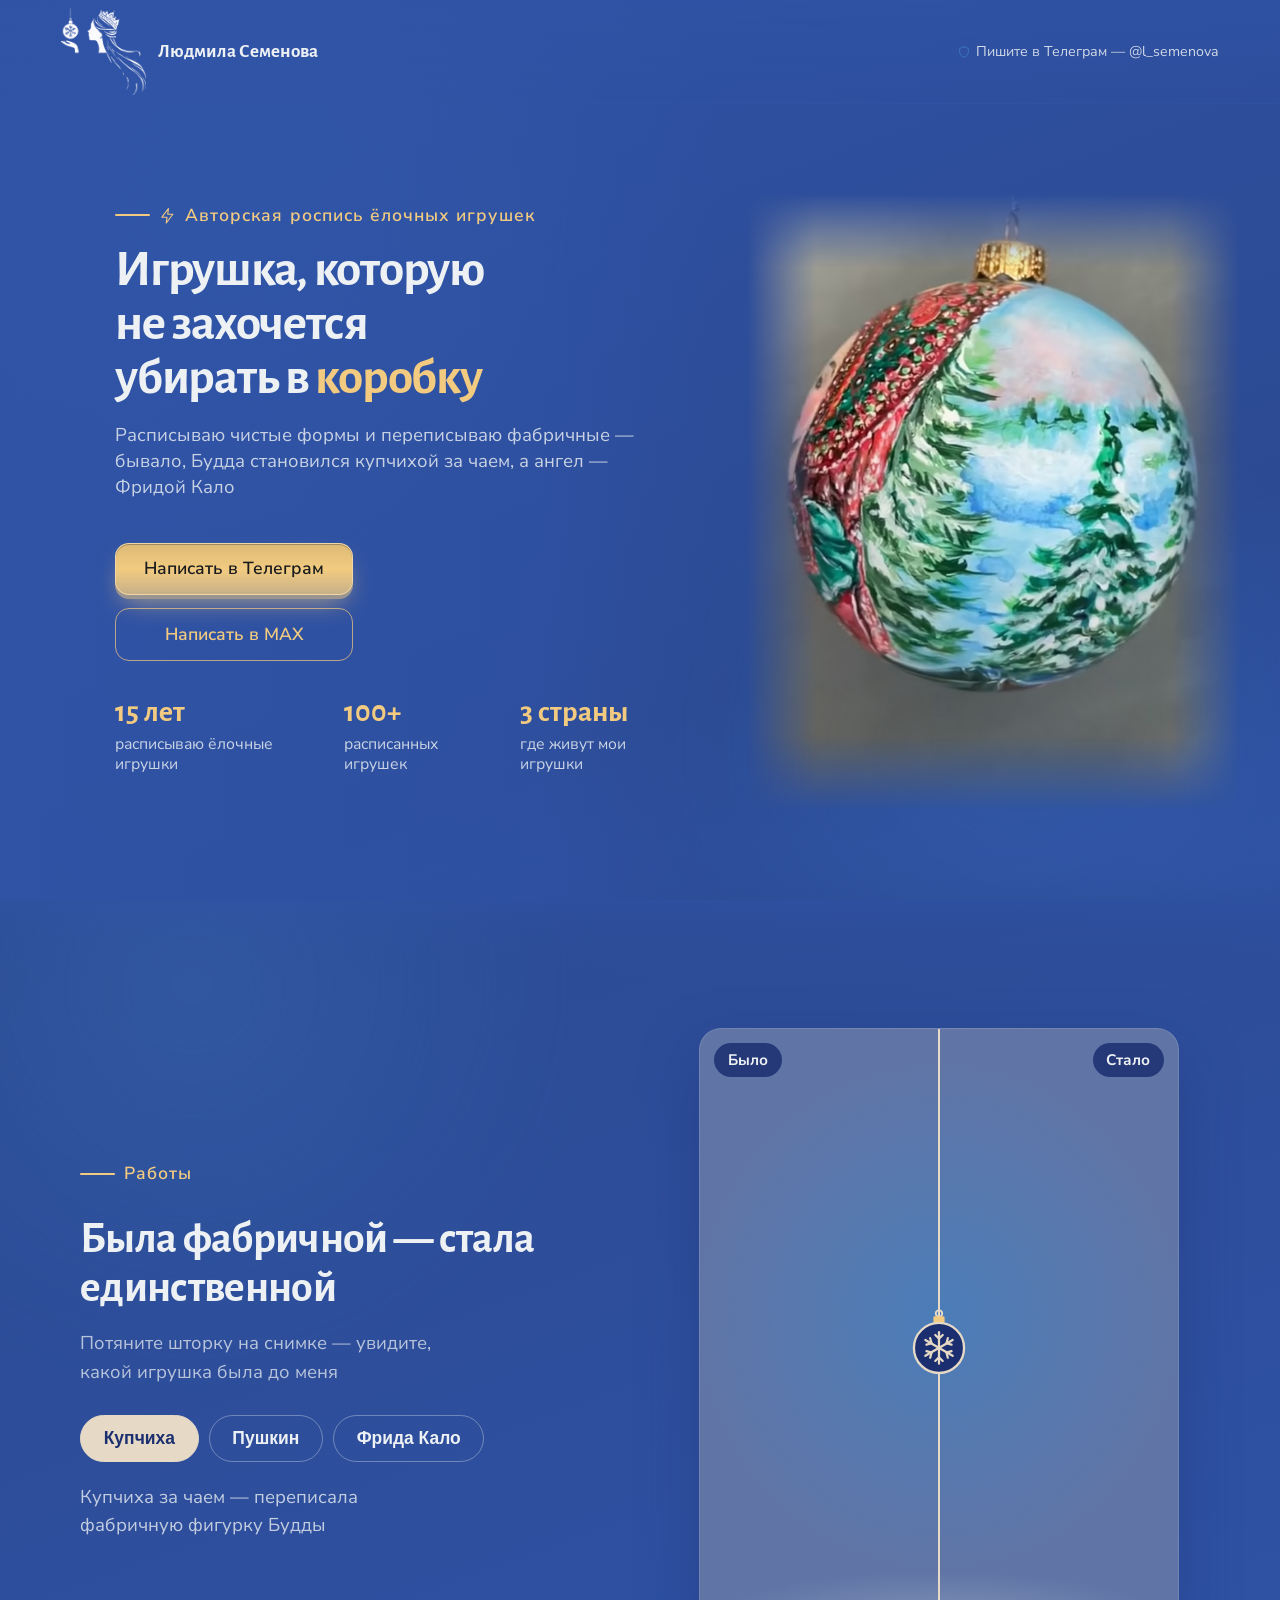
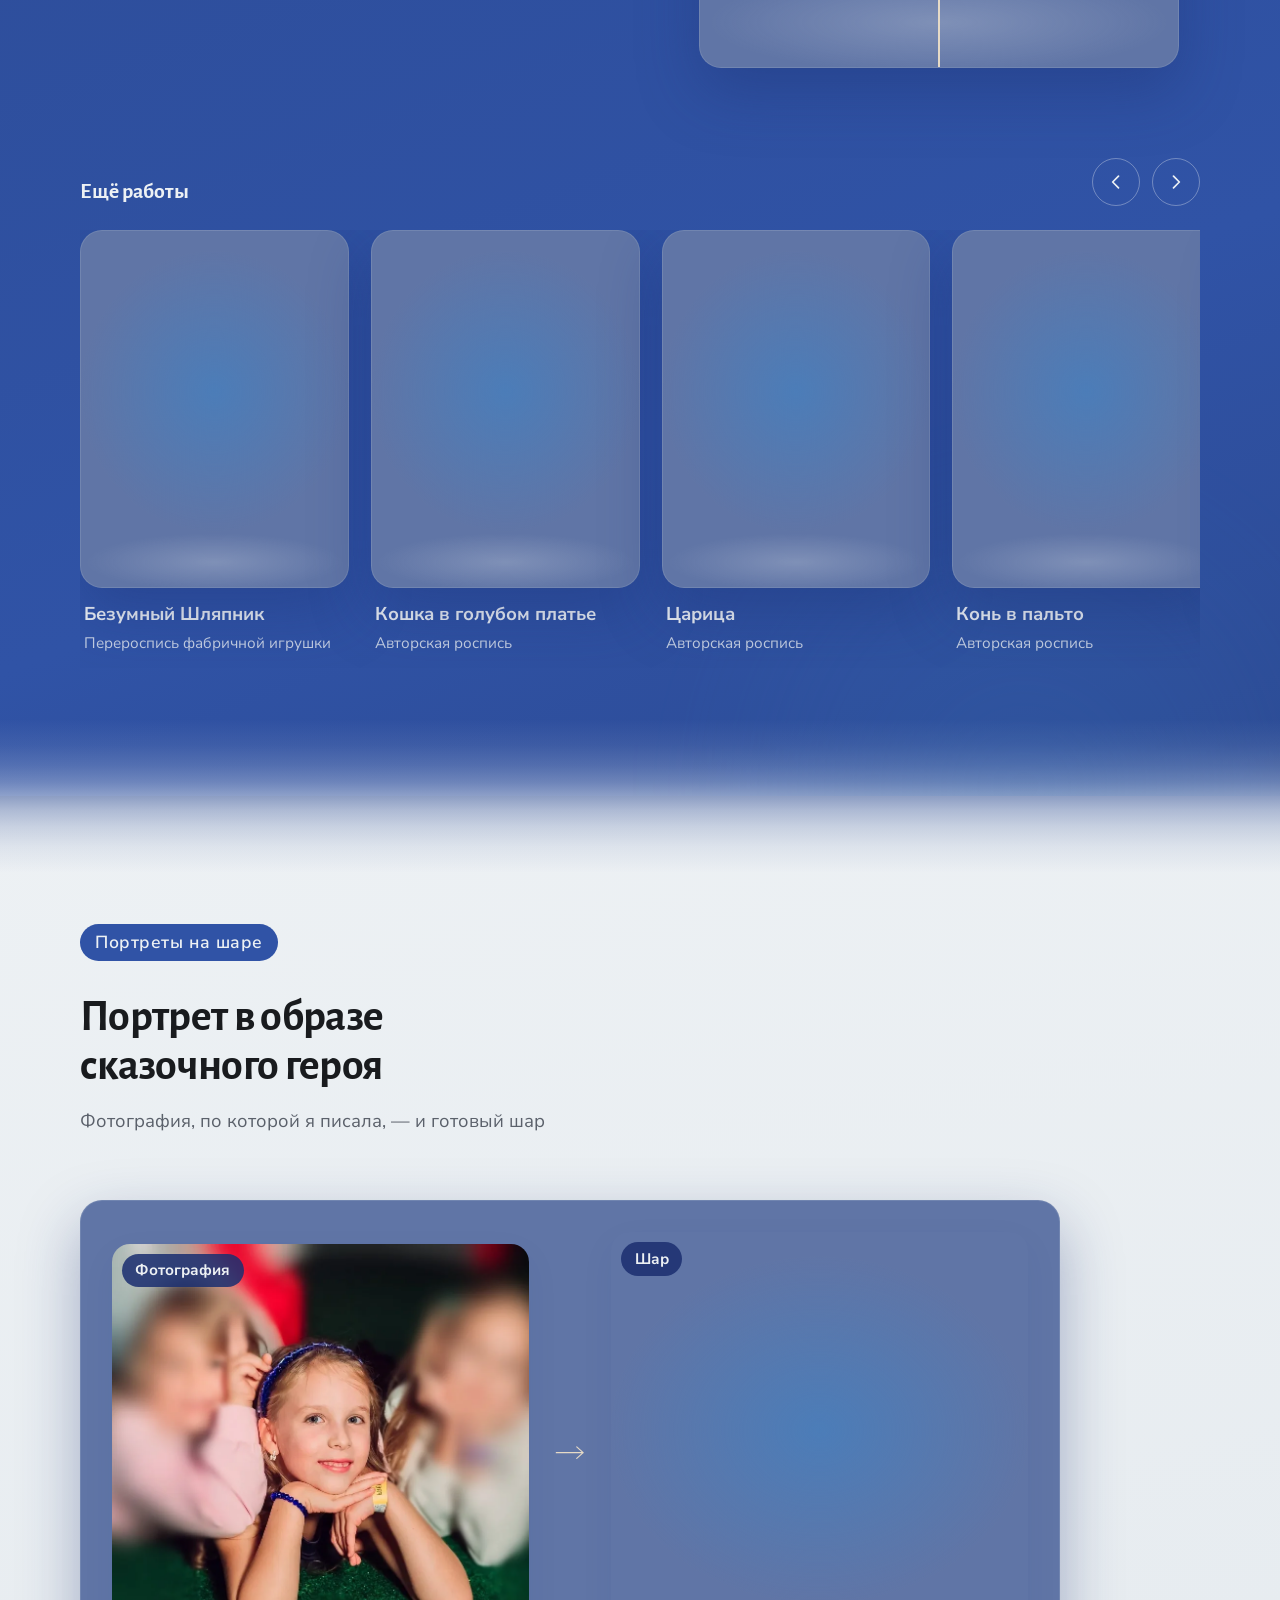
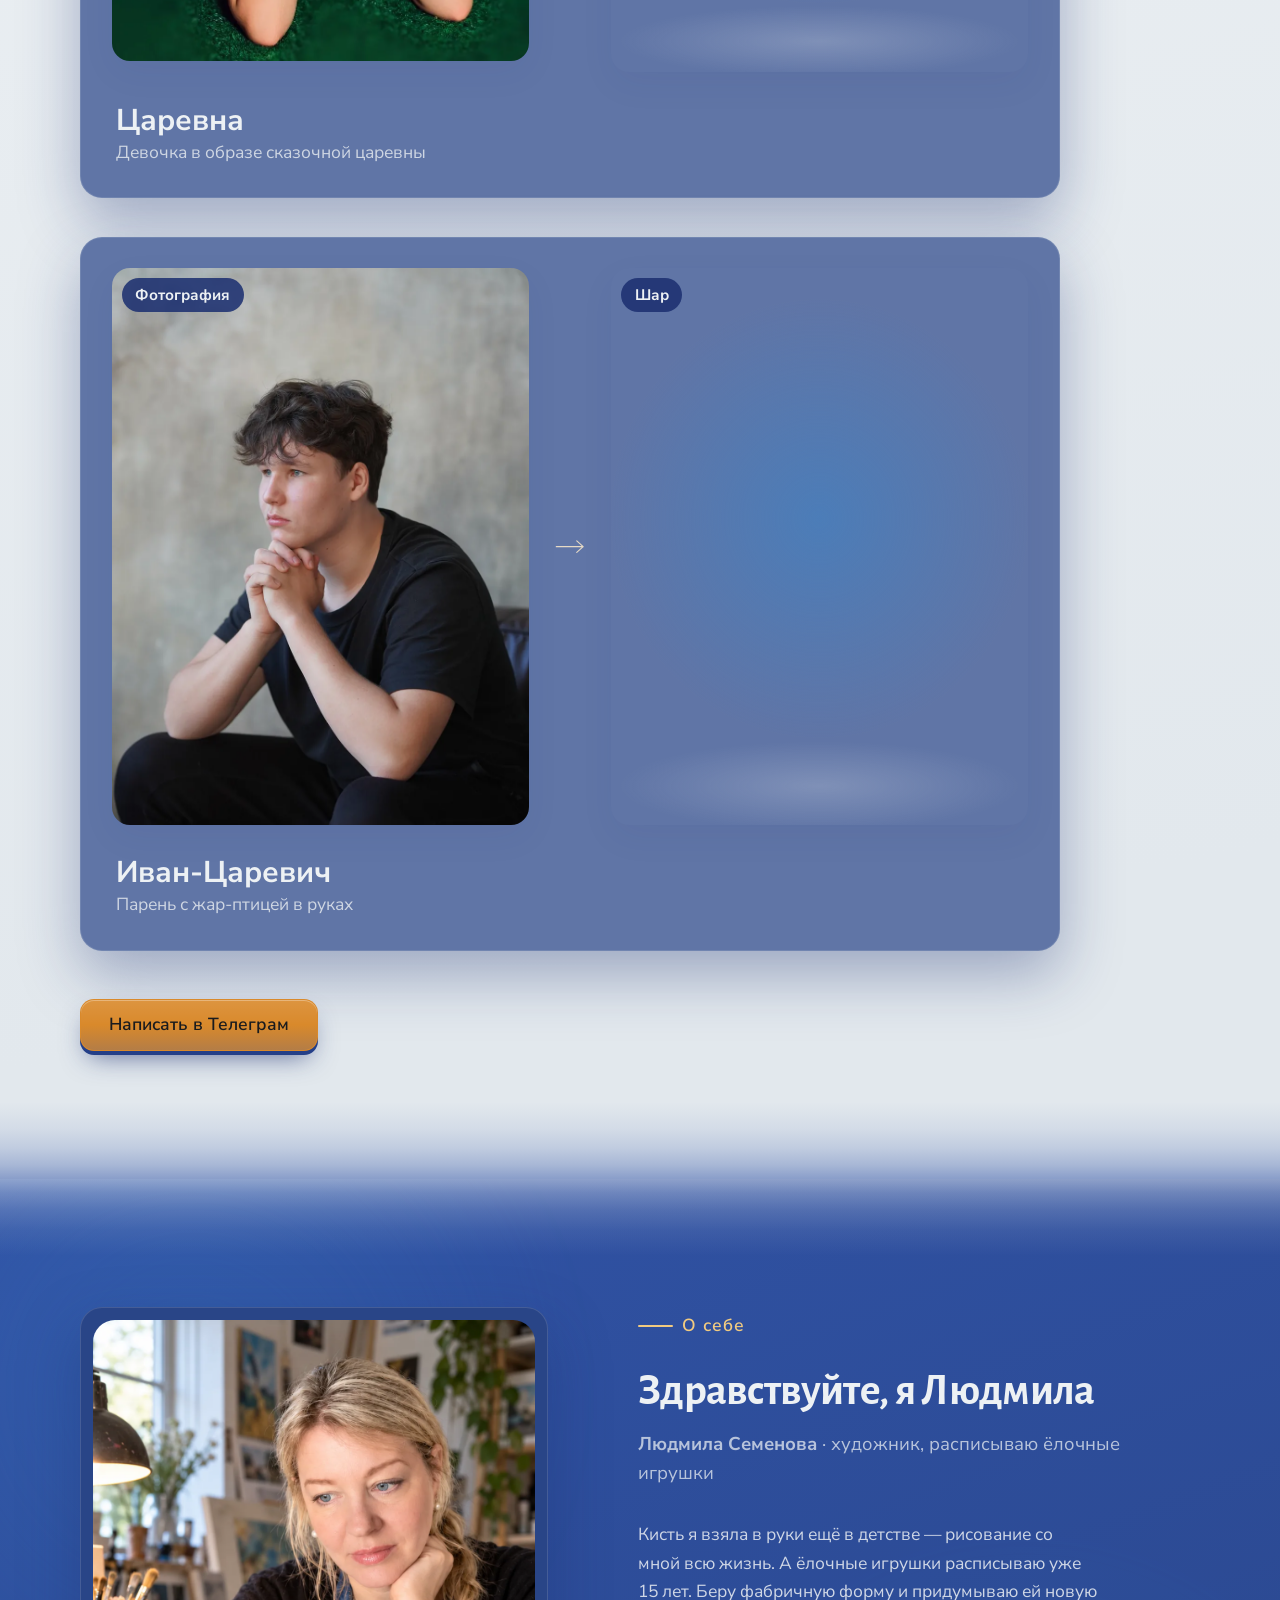
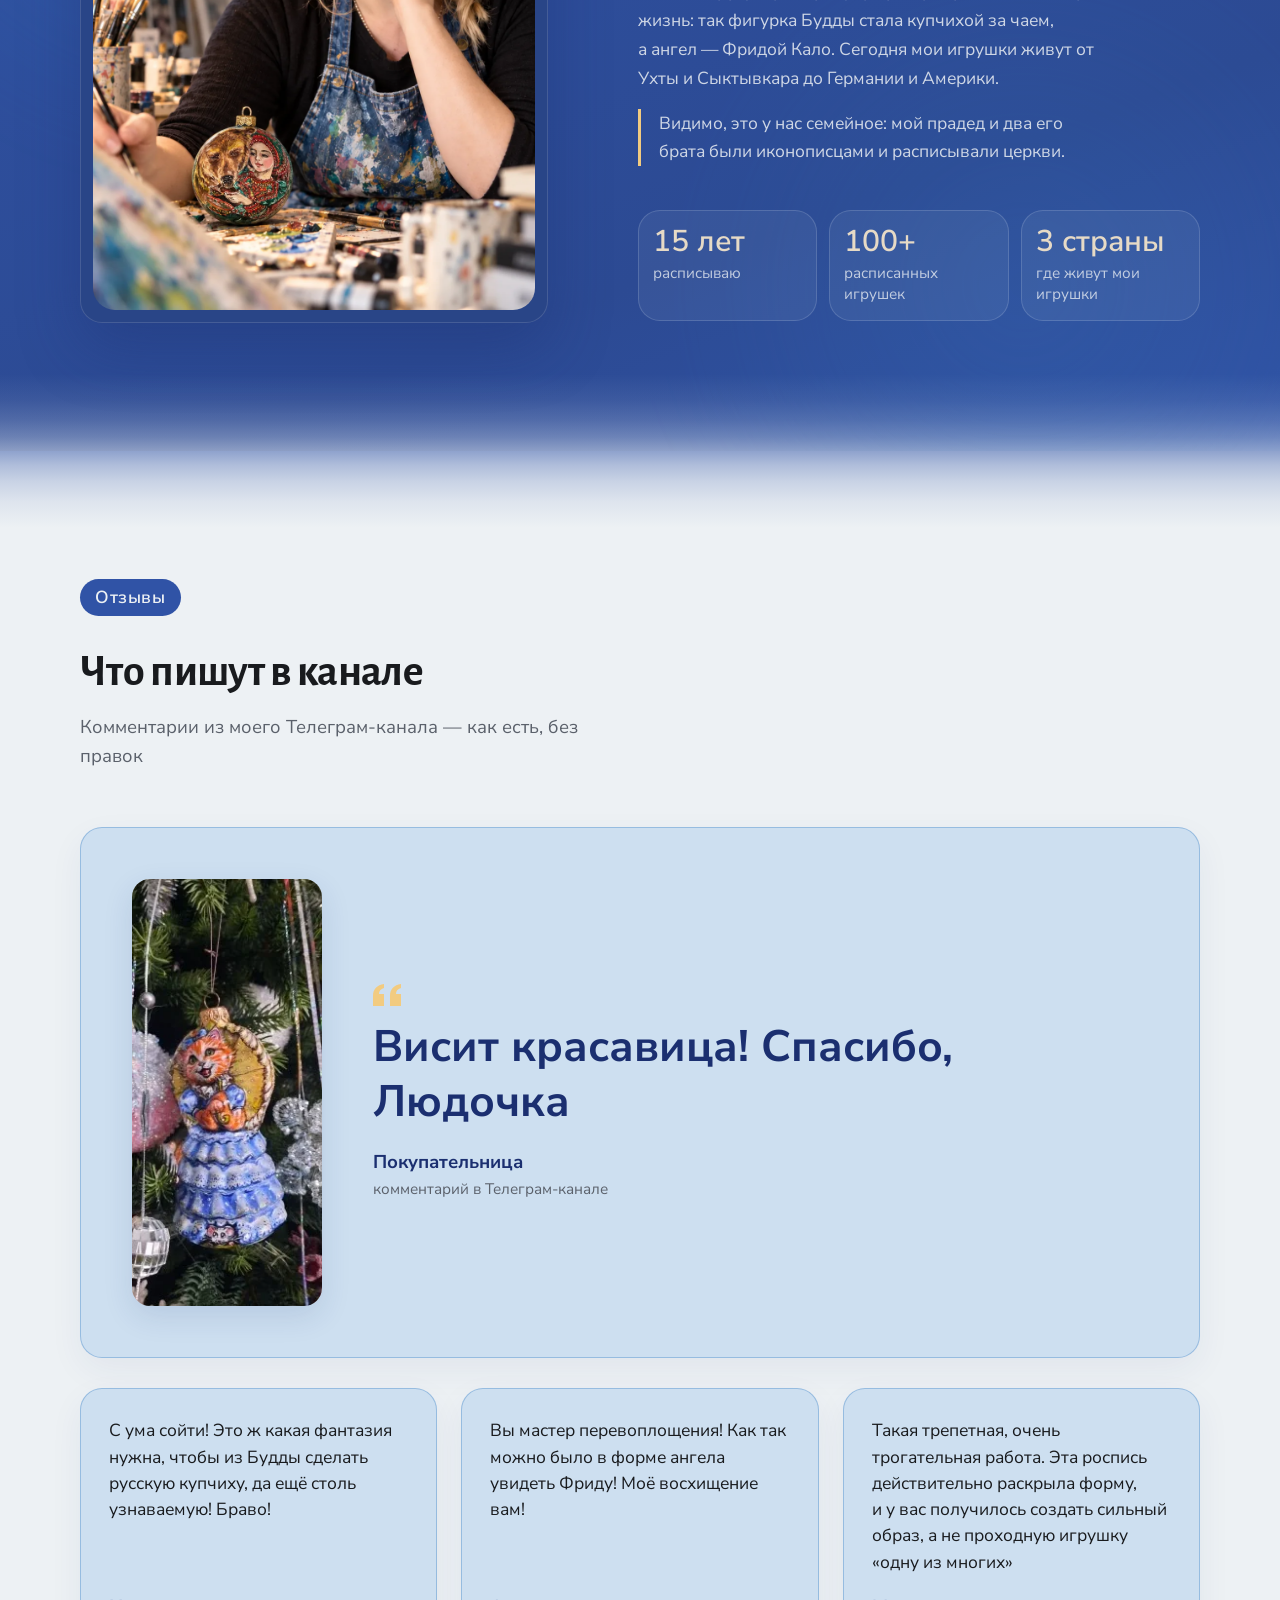
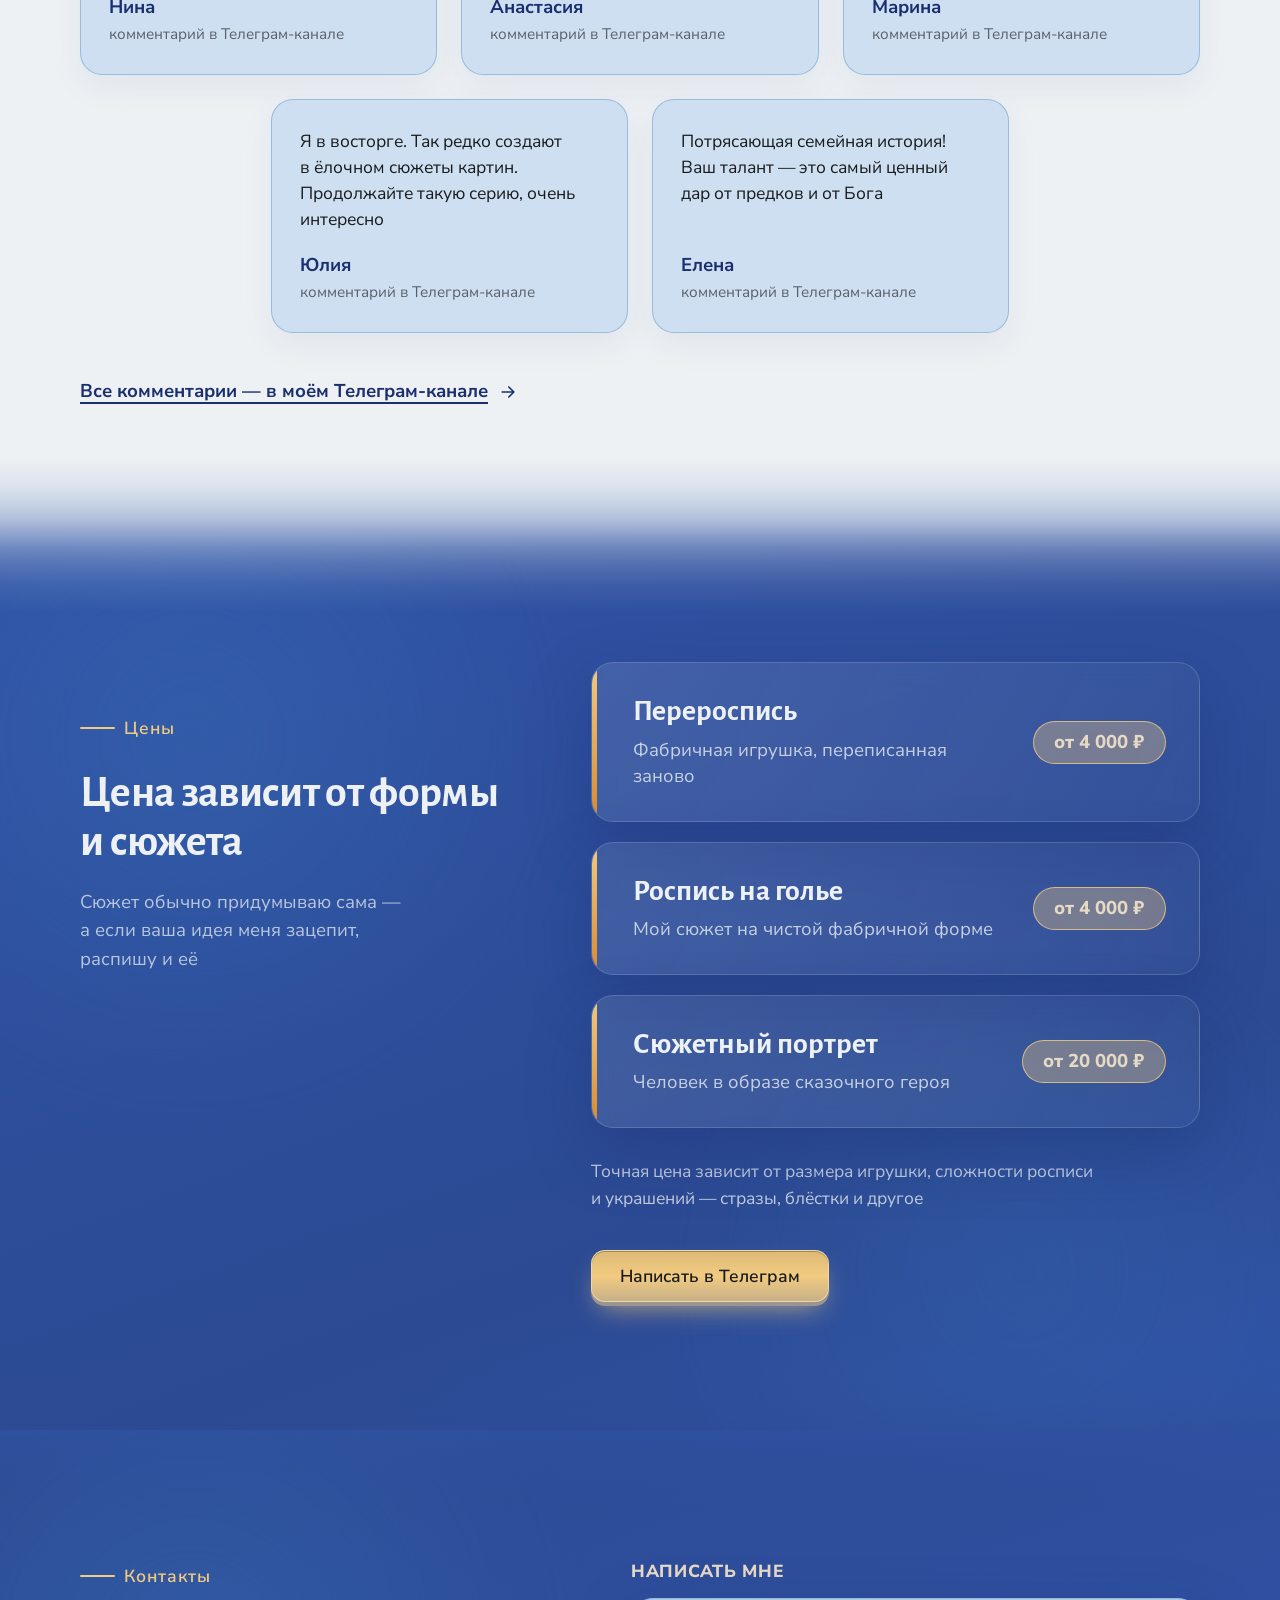
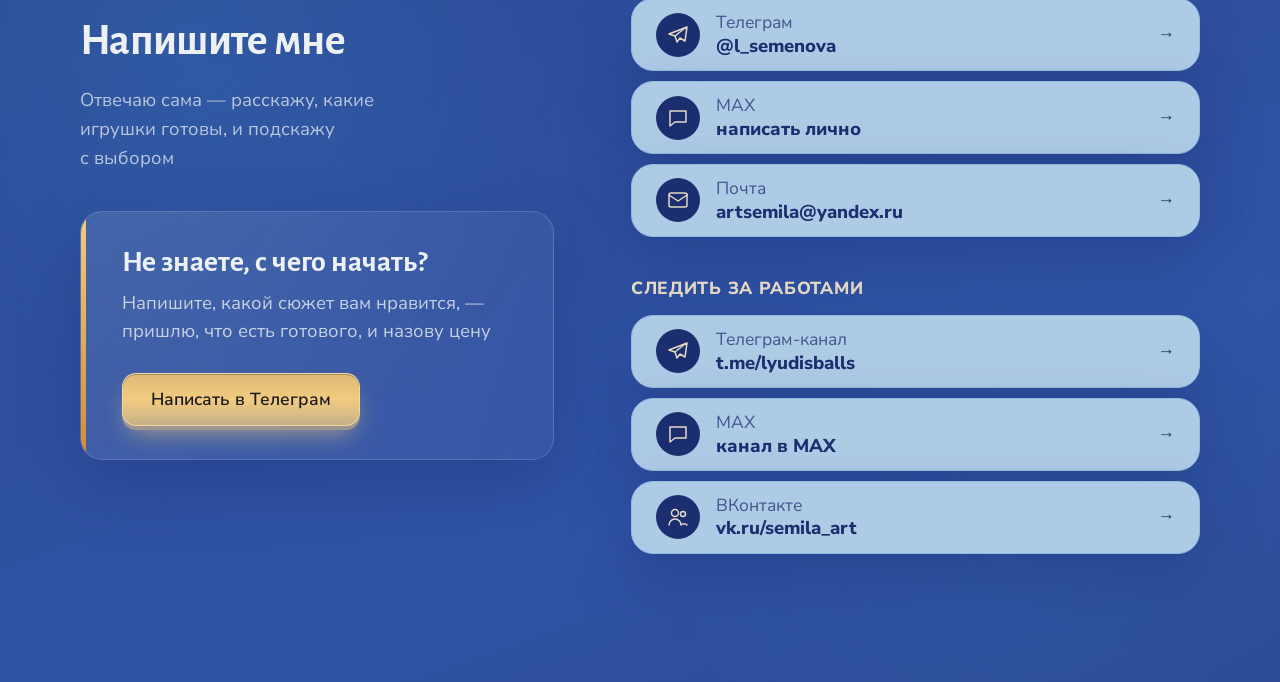
==== commit f0cefa98: "Обновление 06.10 20:39 МСК" ====
--- a/index.html
+++ b/index.html
@@ -28,7 +28,7 @@
 <link rel="preconnect" href="https://fonts.googleapis.com">
 <link rel="preconnect" href="https://fonts.gstatic.com" crossorigin>
 <link rel="stylesheet" href="https://fonts.googleapis.com/css2?family=Alegreya+Sans:wght@400;600;700&family=Nunito+Sans:wght@400;600&display=swap">
-<link rel="stylesheet" href="style.css?v=0610q">
+<link rel="stylesheet" href="style.css?v=0610r">
 <style>
 :root {
   --шрифт-заголовков: 'Alegreya Sans', 'Segoe UI', sans-serif;  --шрифт-текста: 'Nunito Sans', -apple-system, 'Segoe UI', sans-serif;
@@ -123,7 +123,7 @@
 </svg>Авторская роспись ёлочных игрушек</p>
       <h1>Игрушка, которую не захочется убирать в <em class="акцент">коробку</em></h1>
       <p class="лид">Расписываю чистые формы и переписываю фабричные — бывало, Будда становился купчихой за чаем, а ангел — Фридой Кало</p>
-      <div class="первый-экран__действие"><a class="кнопка кнопка--главная" href="https://t.me/l_semenova">Написать в Телеграм</a><a class="кнопка кнопка--контур кнопка--макс" href="https://max.ru/u/f9LHodD0cOIrOUuS2dqfVPdAvgZySVUSVkvtGXUk3Ld1Xs4W1ml3jyGEzgk" target="_blank" rel="noopener">Написать в MAX</a></div>
+      <div class="первый-экран__действие"><a class="кнопка кнопка--главная" href="https://t.me/l_semenova" target="_blank" rel="noopener">Написать в Телеграм</a><a class="кнопка кнопка--контур кнопка--макс" href="https://max.ru/u/f9LHodD0cOIrOUuS2dqfVPdAvgZySVUSVkvtGXUk3Ld1Xs4W1ml3jyGEzgk" target="_blank" rel="noopener">Написать в MAX</a></div>
       <div class="карточка карточка--стекло первый-экран__регалии парит">
     <p class="карточка__имя">Людмила Семенова</p>
     <p class="карточка__роль">художник, авторская роспись ёлочных игрушек</p>
@@ -232,7 +232,7 @@
     </div>
   </div>
 
-  <div class="действие"><a class="кнопка кнопка--главная" href="https://t.me/l_semenova">Написать в Телеграм</a></div>
+  <div class="действие"><a class="кнопка кнопка--главная" href="https://t.me/l_semenova" target="_blank" rel="noopener">Написать в Телеграм</a></div>
 </div>
 </section>
 <section class="блок блок--о-себе тёмный фон--пятна" id="экран-04" data-тип="о-себе" data-вёрстка="своя"><div class="стык стык--верх" aria-hidden="true" style="--стык-сосед: var(--цвет-фон)"></div><div class="стык стык--низ" aria-hidden="true" style="--стык-сосед: var(--цвет-фон)"></div>
@@ -315,7 +315,7 @@
         </li>
       </ul>
       <p class="примечание">Точная цена зависит от размера игрушки, сложности росписи и украшений — стразы, блёстки и другое</p>
-      <div class="действие"><a class="кнопка кнопка--главная" href="https://t.me/l_semenova">Написать в Телеграм</a></div>
+      <div class="действие"><a class="кнопка кнопка--главная" href="https://t.me/l_semenova" target="_blank" rel="noopener">Написать в Телеграм</a></div>
     </div>
   </div>
 </div>
@@ -330,7 +330,7 @@
       <div class="приглашение">
         <h3>Не знаете, с чего начать?</h3>
         <p>Напишите, какой сюжет вам нравится, — пришлю, что есть готового, и назову цену</p>
-        <a class="кнопка кнопка--главная" href="https://t.me/l_semenova">Написать в Телеграм</a>
+        <a class="кнопка кнопка--главная" href="https://t.me/l_semenova" target="_blank" rel="noopener">Написать в Телеграм</a>
       </div>
     </div>
     <div class="группы">
@@ -389,7 +389,7 @@
   </div>
 </div>
 </section>
-<div class="липкая-кнопка липкая-кнопка--тёмная"><a class="кнопка кнопка--главная" href="https://t.me/l_semenova">Написать в Телеграм</a></div>
+<div class="липкая-кнопка липкая-кнопка--тёмная"><a class="кнопка кнопка--главная" href="https://t.me/l_semenova" target="_blank" rel="noopener">Написать в Телеграм</a></div>
 <script>
 (function () {
   var СПИТ = "главная-на-виду";                       // класс на body; правило сна — в стилях
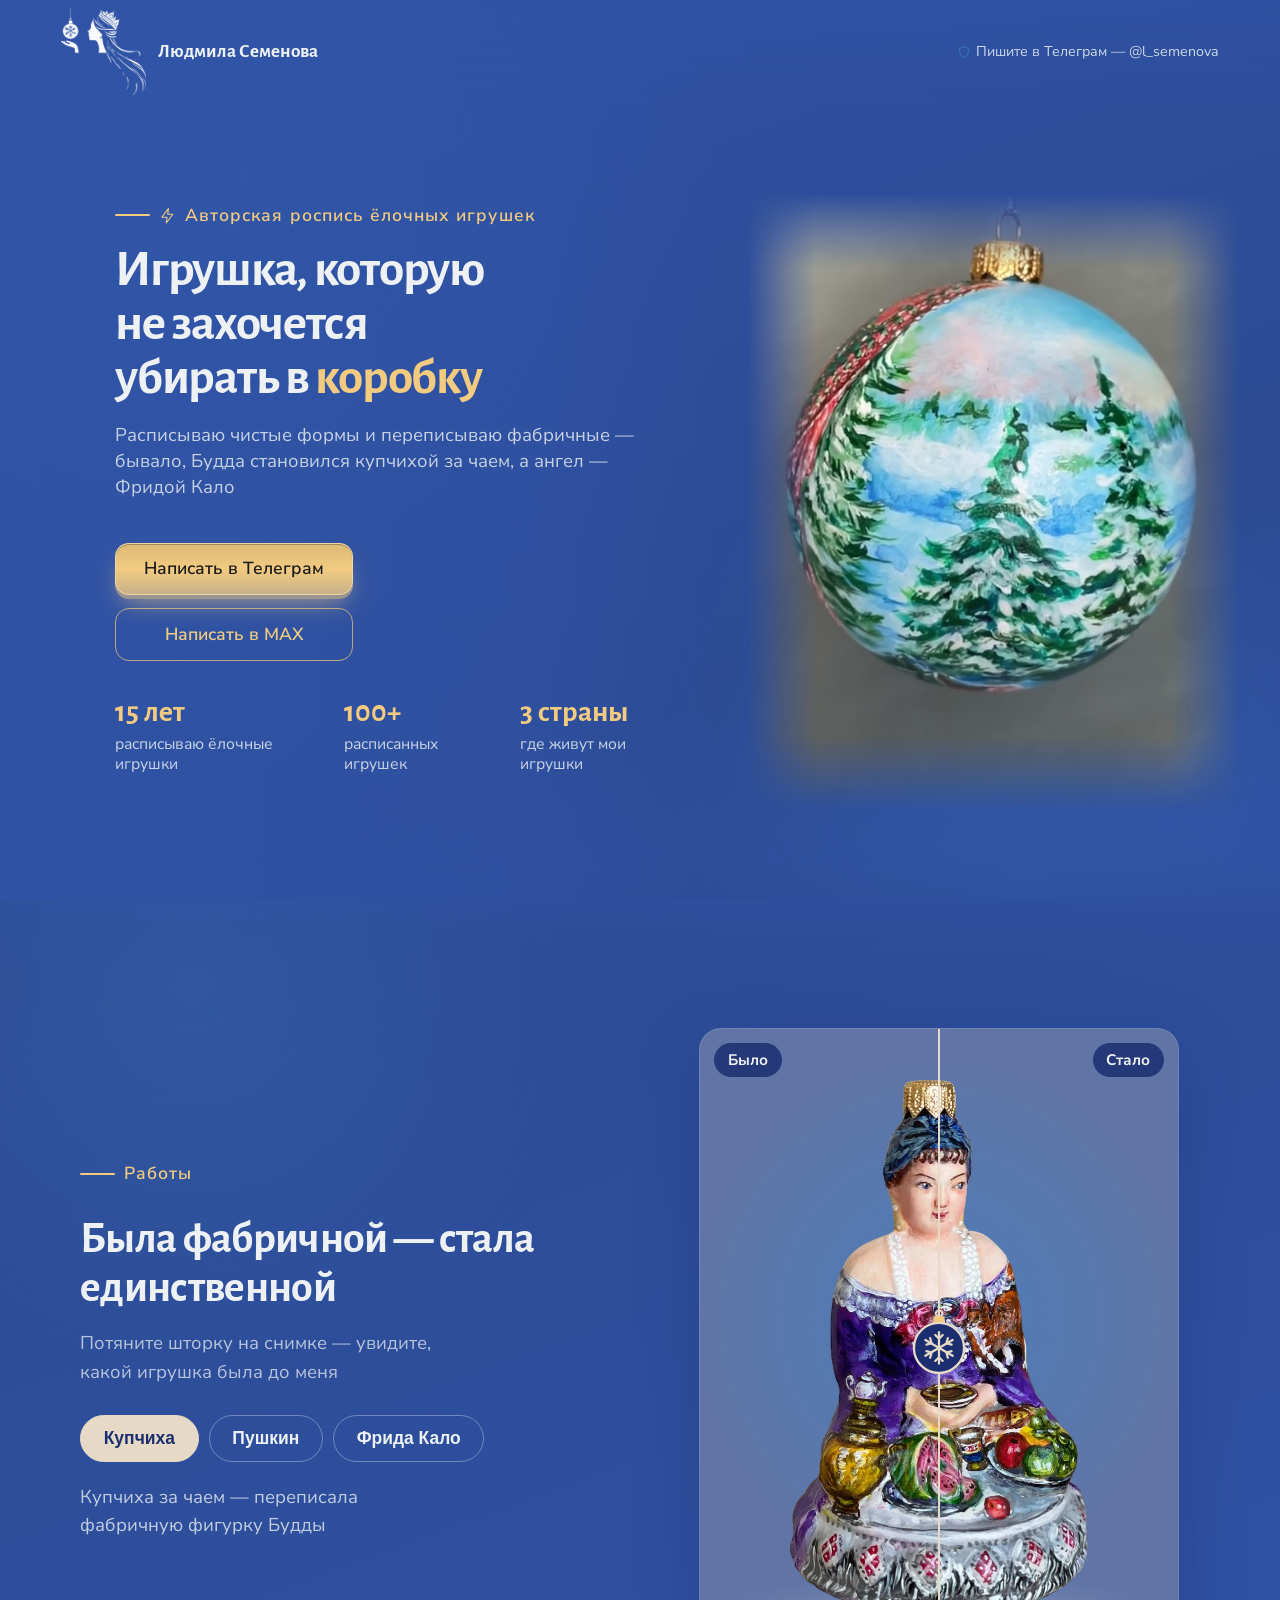
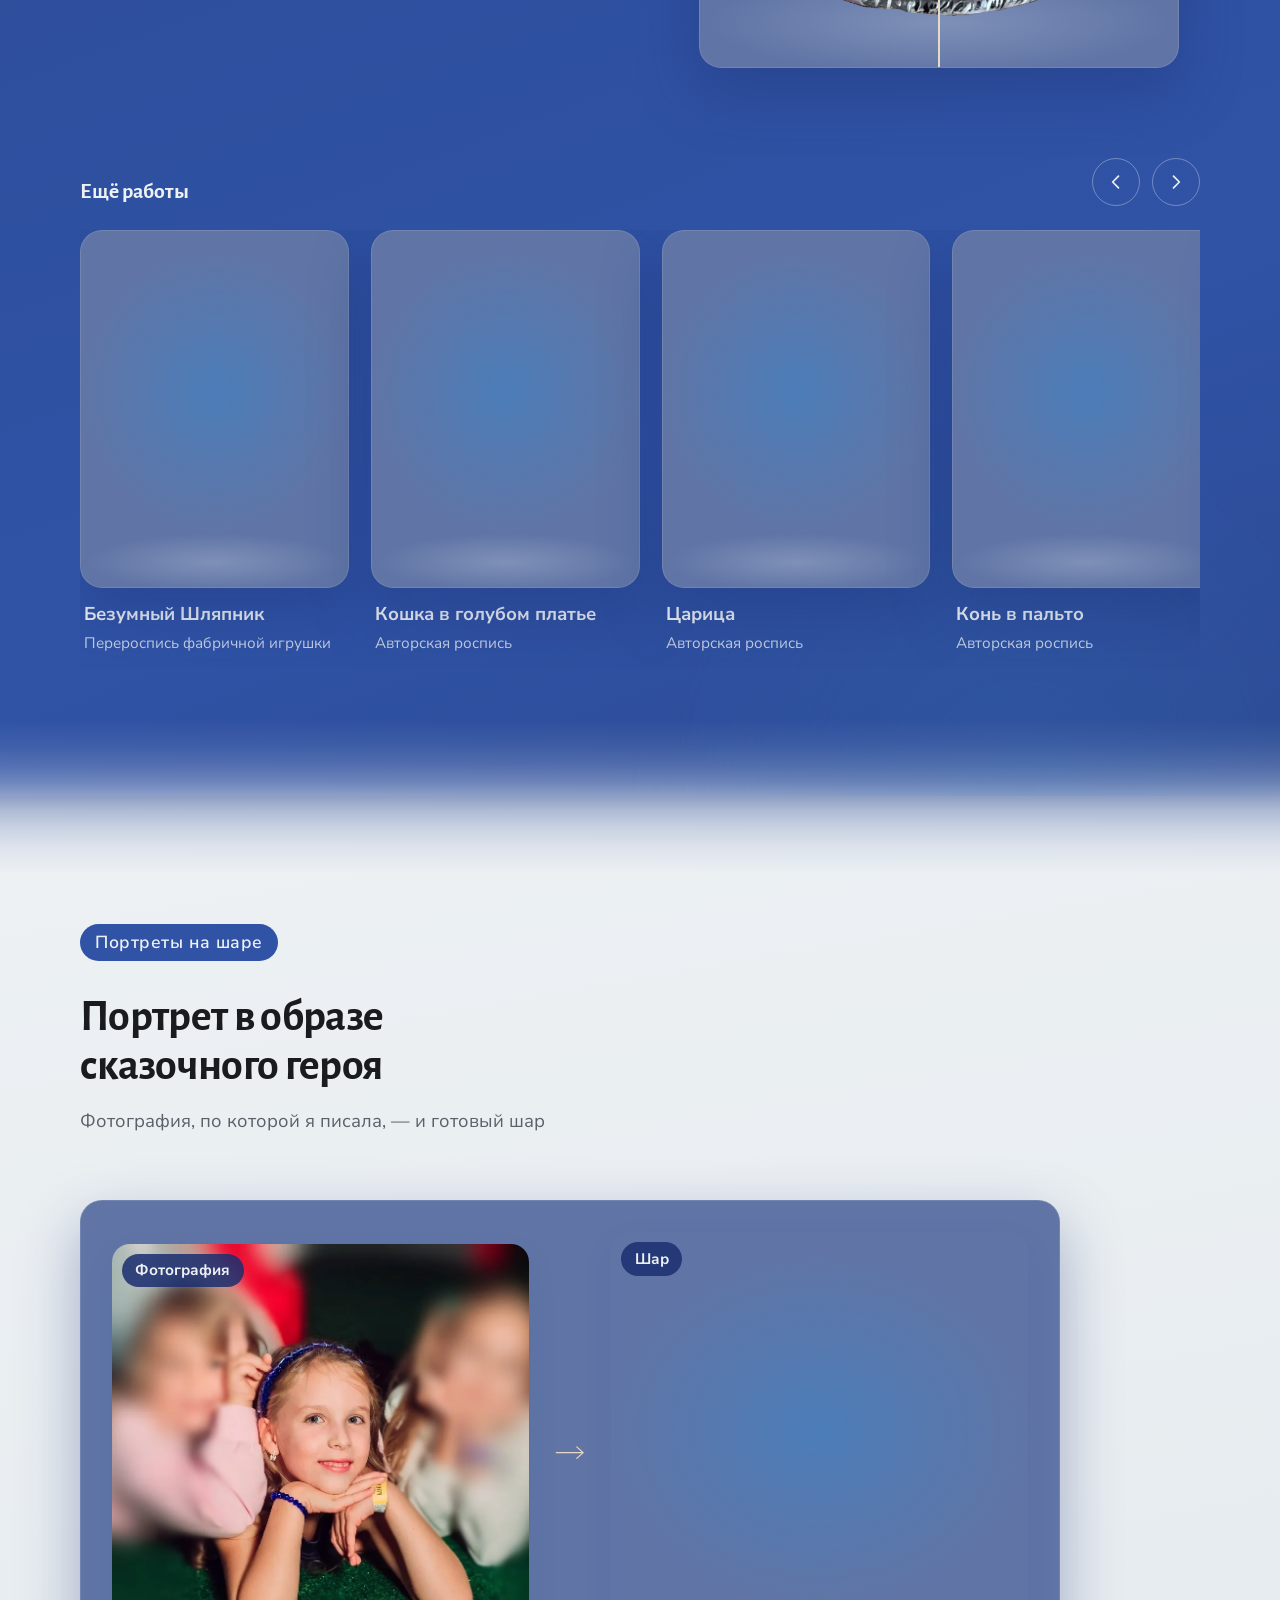
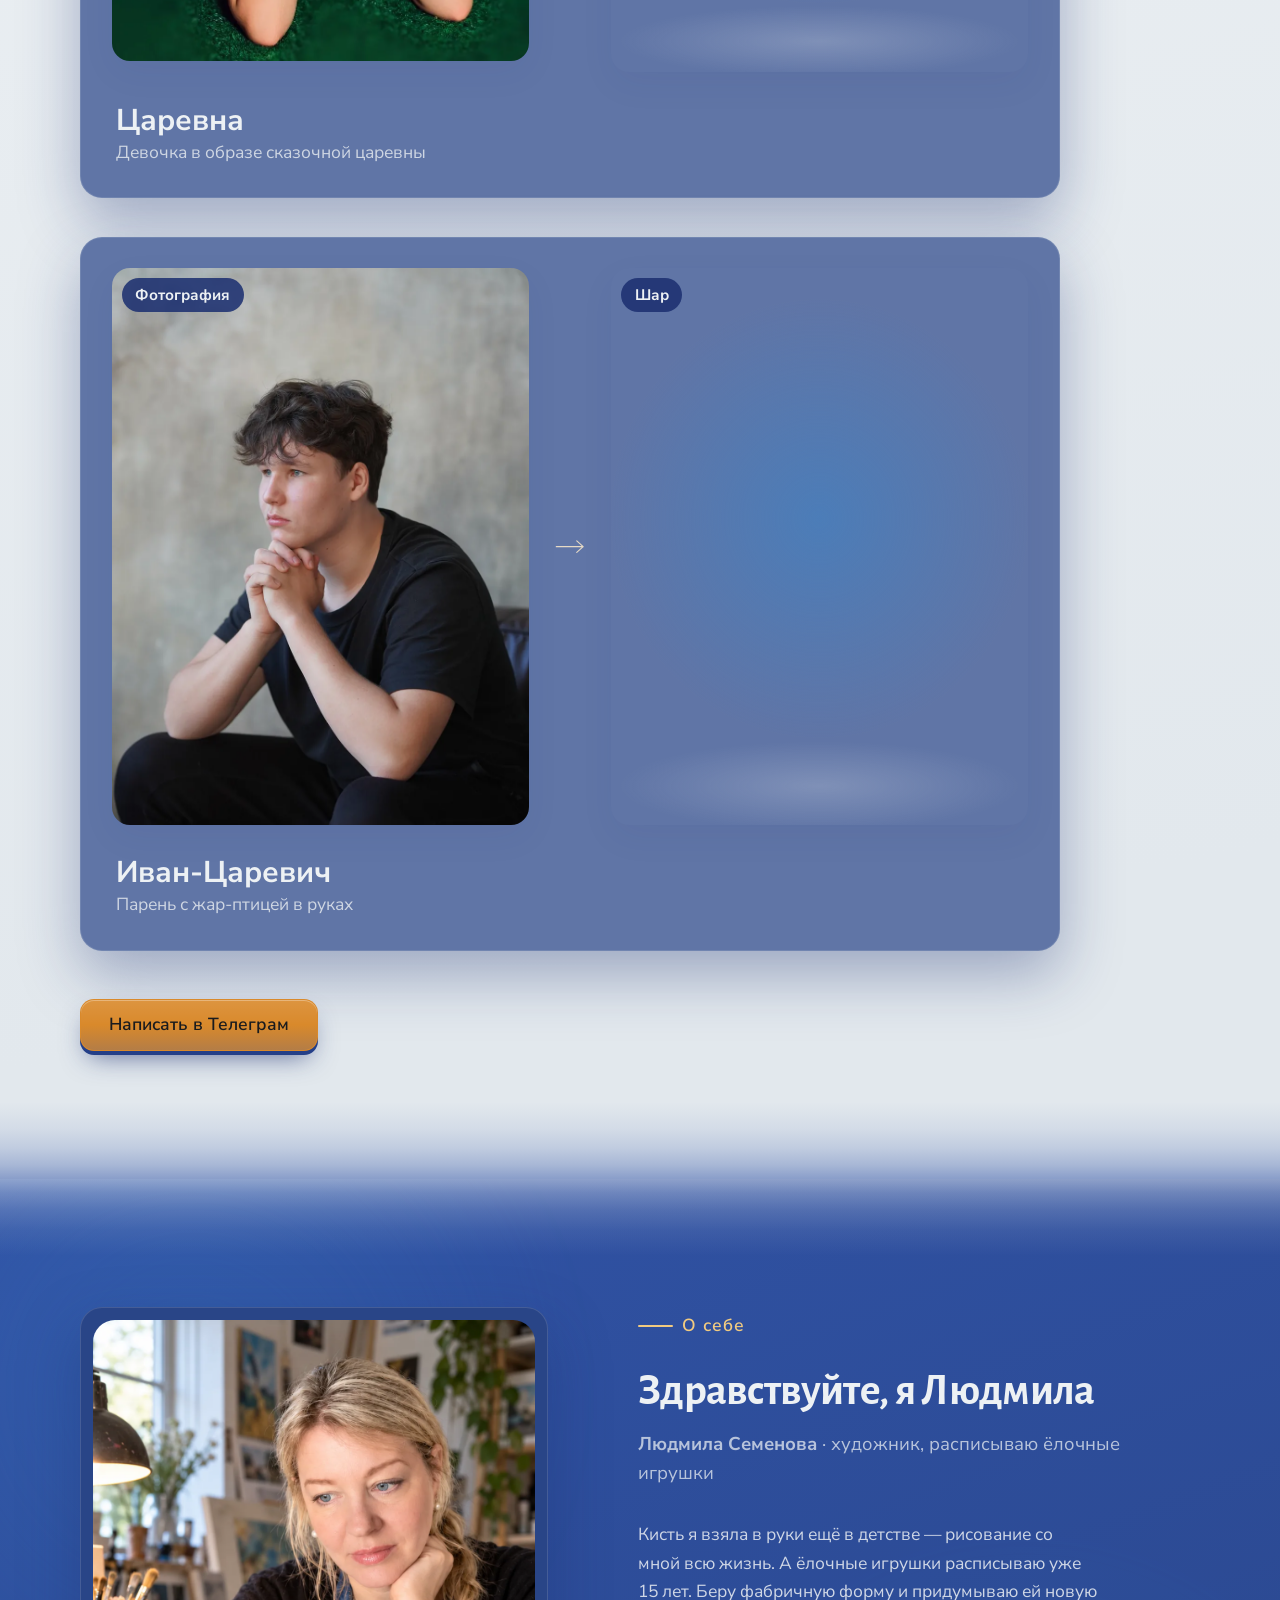
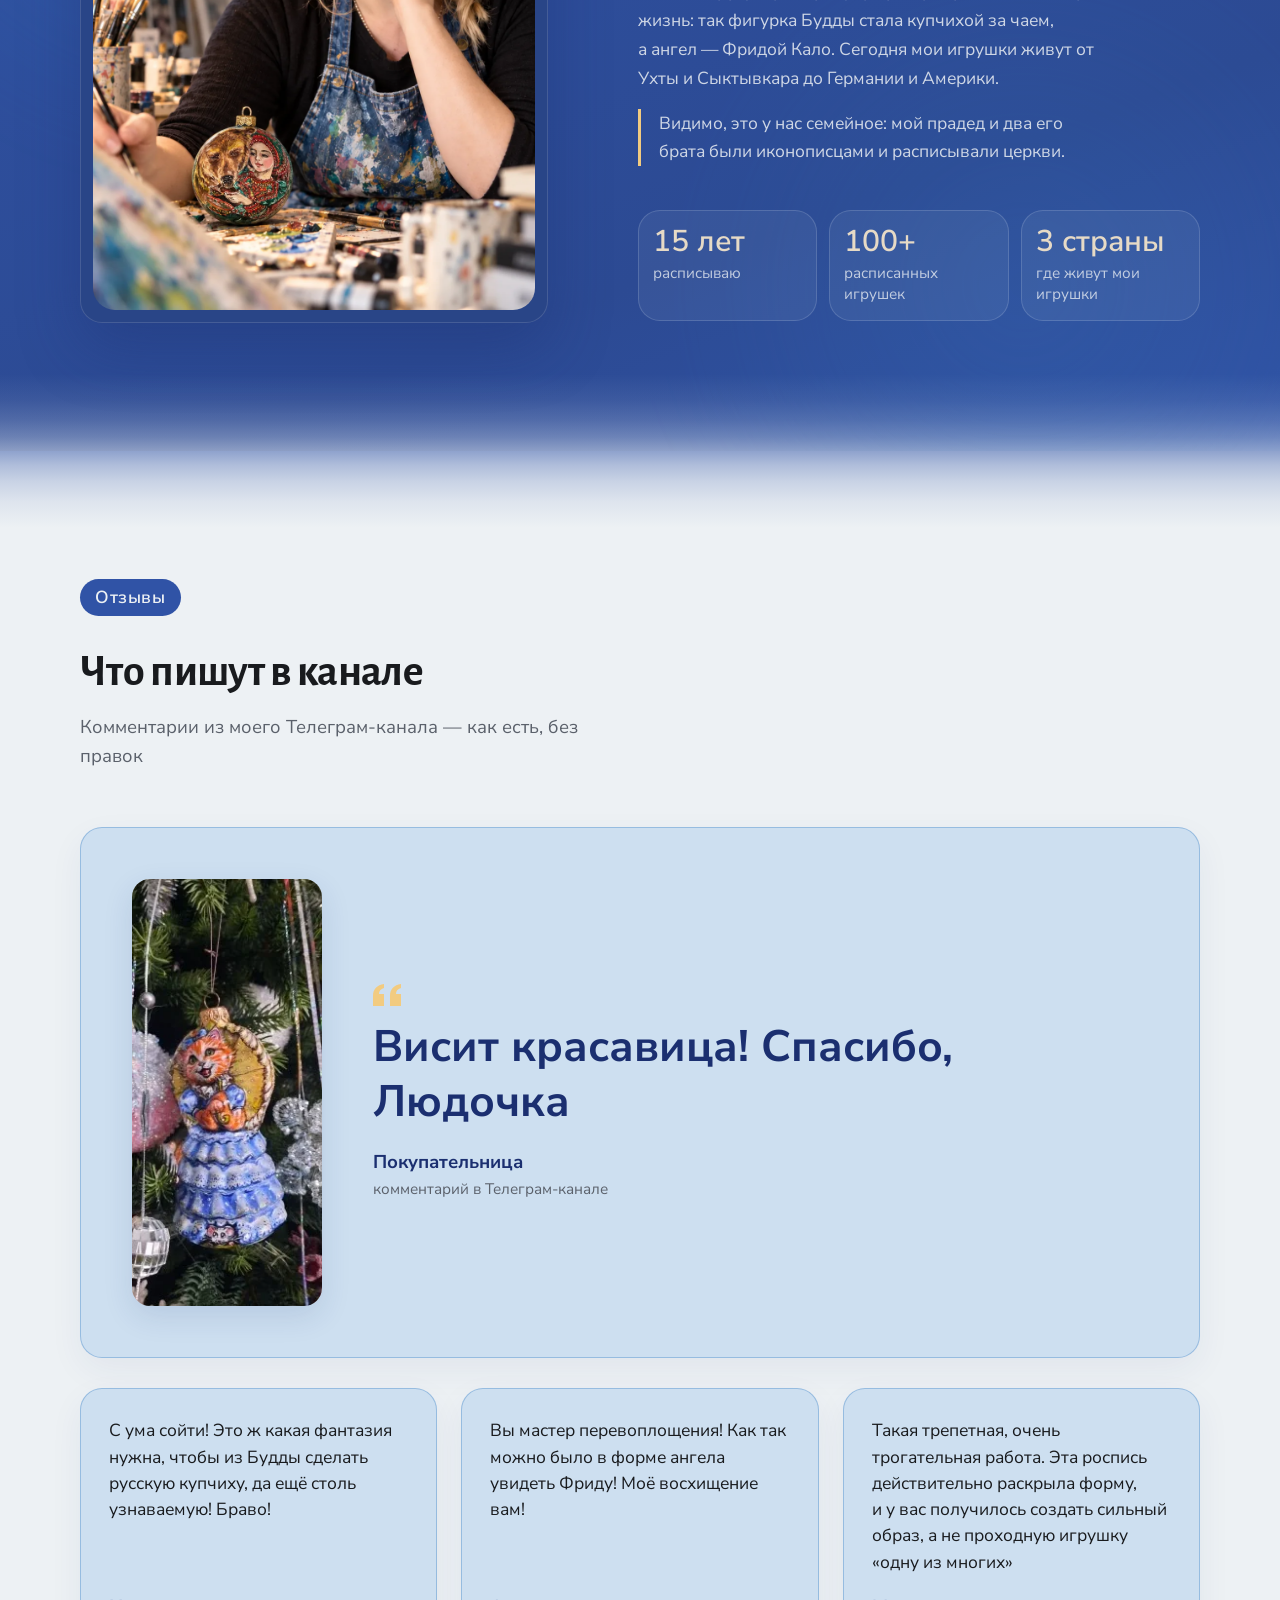
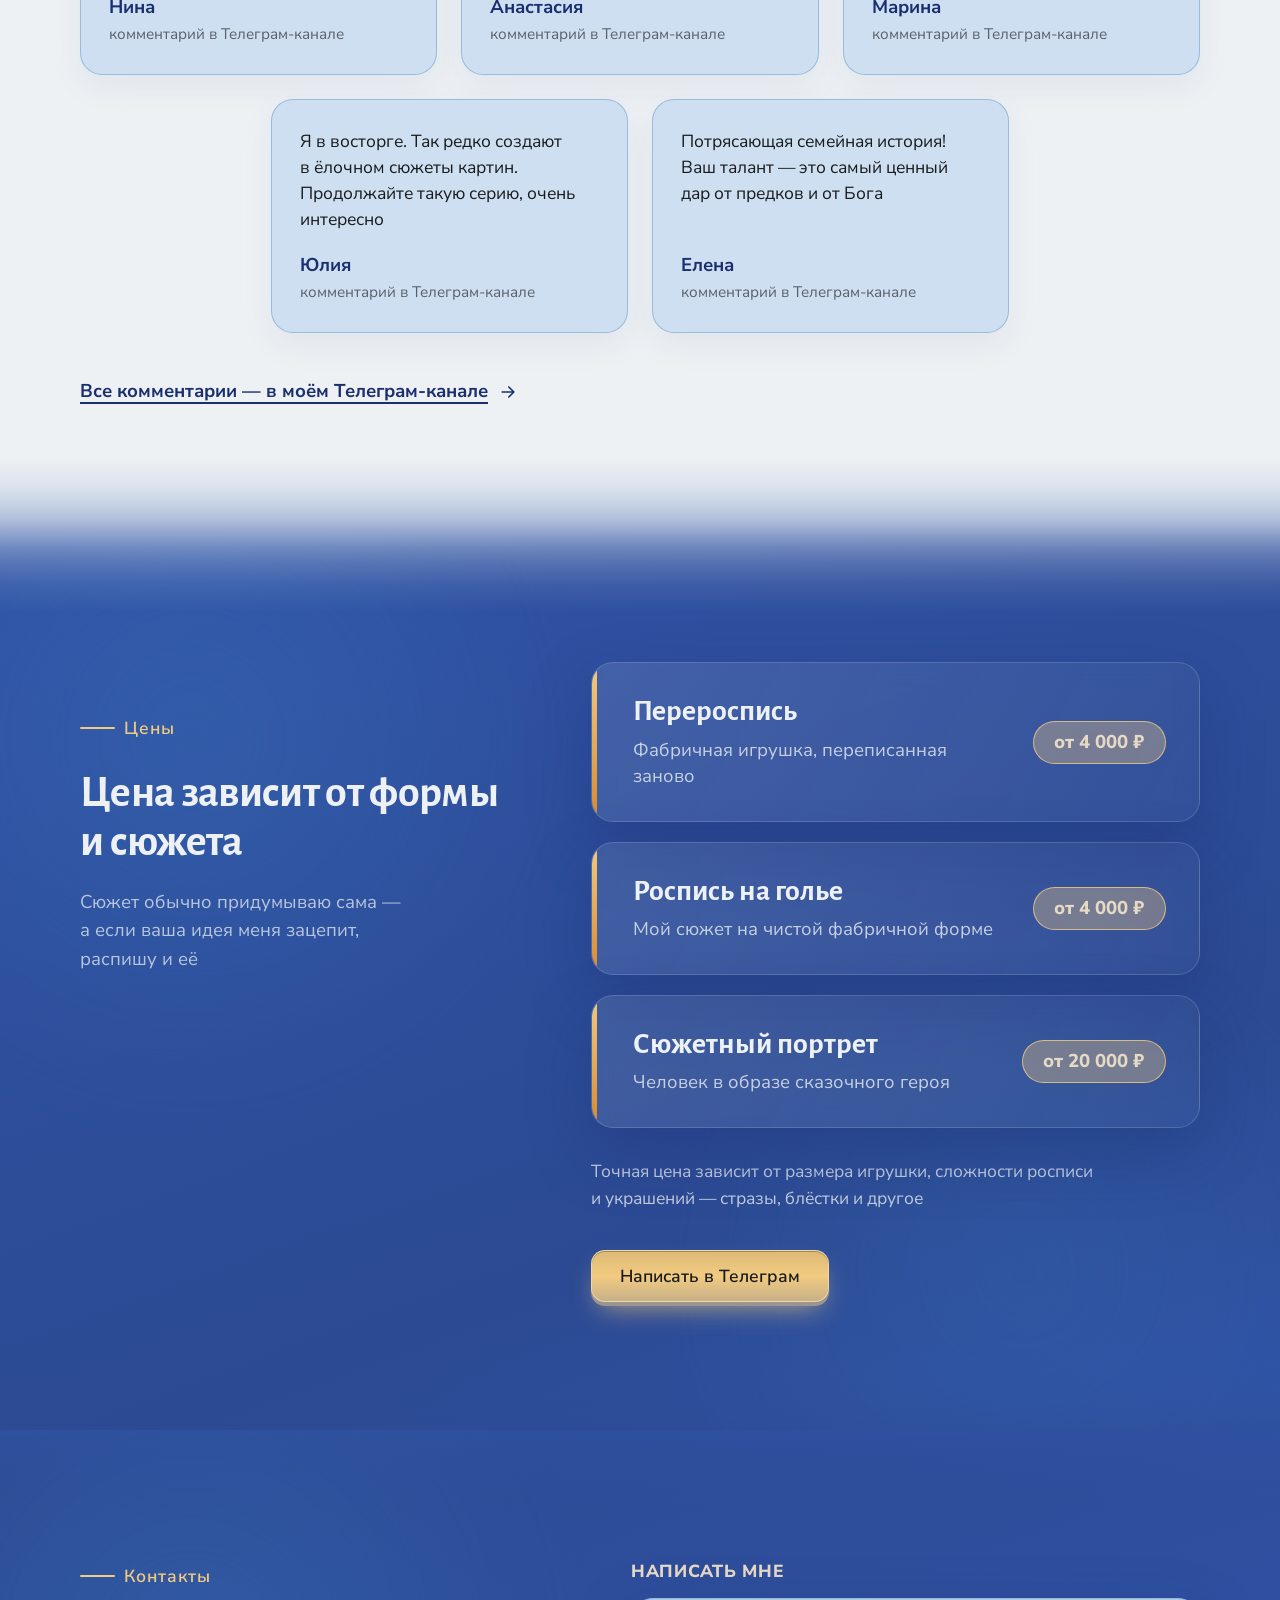
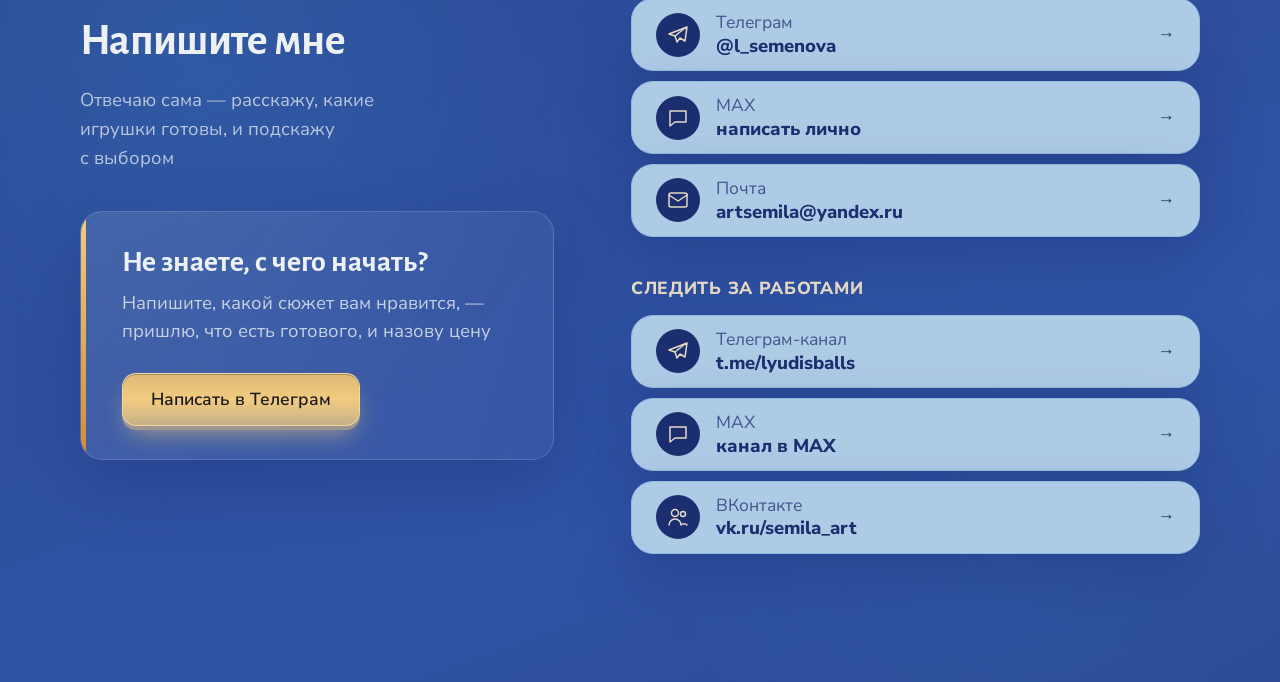
==== commit 0dff451b: "Обновление 06.10 21:00 МСК" ====
--- a/index.html
+++ b/index.html
@@ -28,7 +28,7 @@
 <link rel="preconnect" href="https://fonts.googleapis.com">
 <link rel="preconnect" href="https://fonts.gstatic.com" crossorigin>
 <link rel="stylesheet" href="https://fonts.googleapis.com/css2?family=Alegreya+Sans:wght@400;600;700&family=Nunito+Sans:wght@400;600&display=swap">
-<link rel="stylesheet" href="style.css?v=0610r">
+<link rel="stylesheet" href="style.css?v=0610s">
 <style>
 :root {
   --шрифт-заголовков: 'Alegreya Sans', 'Segoe UI', sans-serif;  --шрифт-текста: 'Nunito Sans', -apple-system, 'Segoe UI', sans-serif;
@@ -107,7 +107,7 @@
 </script>
 </head>
 <body class="с-липкой-кнопкой">
-<style id="первый-экран-правки">.шапка{height:4.25rem!important}.шапка__лого img{width:auto!important;height:3.25rem!important;border-radius:0!important;box-shadow:none!important;object-fit:contain}@media(min-width:900px){.шапка{height:5rem!important}.шапка__лого img{height:4rem!important}}.карточка__опоры li b{display:block;font:700 1.9em/1.05 var(--шрифт-заголовков);color:var(--цвет-тёплый);margin-bottom:.2em}.карточка__опоры li span{display:block}@media(min-width:900px){#экран-1 .первый-экран__регалии{top:38.5rem!important;bottom:auto!important;right:auto!important;left:clamp(2rem,9vw,11rem)!important;width:auto!important;max-width:34em;background:none!important;border:0!important;box-shadow:none!important;backdrop-filter:none!important;padding:0!important;animation:none!important;transform:none!important}#экран-1 .карточка__имя,#экран-1 .карточка__роль{display:none!important}#экран-1 .карточка__опоры{margin:0!important;gap:2.5em!important;font-size:.9em!important}}#экран-1 .картинка--сцена img{object-fit:cover!important;object-position:center 30%!important;animation:none!important;transform:none!important}@media(max-width:899px){#экран-1 .картинка--сцена::after{display:none!important}#экран-1 .картинка--сцена img{-webkit-mask-image:linear-gradient(to bottom,#000 42%,transparent 76%);mask-image:linear-gradient(to bottom,#000 42%,transparent 76%)}}@media(min-width:900px){.шапка{height:6.5rem!important}.шапка__лого img{height:5.5rem!important}.шапка__лого{font-size:1.1em!important}#экран-1{align-items:flex-start!important;padding-top:10.5rem!important}#экран-1 .картинка--сцена::after{background:linear-gradient(to right,color-mix(in srgb,var(--цвет-тёмный-фон) 92%,transparent) 0%,color-mix(in srgb,var(--цвет-тёмный-фон) 60%,transparent) 42%,transparent 56%)!important}#экран-1 .картинка--сцена picture{display:flex!important;justify-content:center;align-items:center;width:100%!important;height:100%!important;box-sizing:border-box;padding:calc(6.5rem + 2.5rem) 2.5rem 2.5rem calc(clamp(2rem,9vw,11rem) + 37rem + 2.5rem)}#экран-1 .картинка--сцена img{width:auto!important;height:auto!important;max-width:100%!important;max-height:100%!important;min-width:0;min-height:0;object-fit:contain!important;-webkit-mask-image:linear-gradient(to right,transparent 0,#000 14%,#000 86%,transparent 100%),linear-gradient(to bottom,transparent 0,#000 12%,#000 88%,transparent 100%);-webkit-mask-composite:source-in;mask-image:linear-gradient(to right,transparent 0,#000 14%,#000 86%,transparent 100%),linear-gradient(to bottom,transparent 0,#000 12%,#000 88%,transparent 100%);mask-composite:intersect}}@media(min-width:900px){#экран-1 .блок__внутри{width:auto!important;margin-left:clamp(2rem,9vw,11rem)!important;margin-right:0!important}}#экран-1 .первый-экран__действие{flex-direction:column;align-items:stretch;gap:.6em}#экран-1 .кнопка--макс{color:var(--цвет-тёплый);border-color:color-mix(in srgb,var(--цвет-тёплый) 70%,transparent)}@media(min-width:900px){#экран-1 .первый-экран__действие{display:inline-flex;flex-direction:column;align-items:stretch;gap:.75em;margin-bottom:0}#экран-1{align-items:center!important;padding-top:6.5rem!important;padding-bottom:2rem!important}#экран-1 .первый-экран__регалии{position:static!important;top:auto!important;margin-top:2.25rem!important}}#экран-1 .картинка--сцена:not(.картинка--постер) picture{display:none!important}#экран-1 .картинка--постер .ролик-рамка{display:none!important}#экран-1 .ролик-рамка{width:100%;height:100%}#экран-1 .картинка--сцена video{object-fit:cover!important;object-position:center 30%!important}@media(max-width:899px){#экран-1 .картинка--сцена video{-webkit-mask-image:linear-gradient(to bottom,#000 42%,transparent 76%);mask-image:linear-gradient(to bottom,#000 42%,transparent 76%)}}@media(min-width:900px){#экран-1 .ролик-рамка{display:flex;justify-content:center;align-items:center;box-sizing:border-box;padding:calc(6.5rem + 2.5rem) 2.5rem 2.5rem calc(clamp(2rem,9vw,11rem) + 37rem + 2.5rem)}#экран-1 .картинка--сцена video{width:auto!important;height:auto!important;max-width:100%!important;max-height:100%!important;min-width:0;min-height:0;object-fit:contain!important;-webkit-mask-image:linear-gradient(to right,transparent 0,#000 14%,#000 86%,transparent 100%),linear-gradient(to bottom,transparent 0,#000 12%,#000 88%,transparent 100%);-webkit-mask-composite:source-in;mask-image:linear-gradient(to right,transparent 0,#000 14%,#000 86%,transparent 100%),linear-gradient(to bottom,transparent 0,#000 12%,#000 88%,transparent 100%);mask-composite:intersect}}@media(min-width:900px) and (max-height:700px){#экран-1{padding-bottom:.25rem!important}#экран-1 .первый-экран__регалии{margin-top:.9rem!important}#экран-1 .первый-экран__действие{margin-top:1.4rem!important;gap:.5em}#экран-1 .первый-экран__действие .кнопка{padding-block:.6em!important}#экран-1 .ролик-рамка{padding-bottom:1.5rem}}@media(max-width:899px){#экран-1{padding-bottom:2rem!important}}</style>
+<style id="первый-экран-правки">.шапка{height:4.25rem!important}.шапка__лого img{width:auto!important;height:3.25rem!important;border-radius:0!important;box-shadow:none!important;object-fit:contain}@media(min-width:900px){.шапка{height:5rem!important}.шапка__лого img{height:4rem!important}}.карточка__опоры li b{display:block;font:700 1.9em/1.05 var(--шрифт-заголовков);color:var(--цвет-тёплый);margin-bottom:.2em}.карточка__опоры li span{display:block}@media(min-width:900px){#экран-1 .первый-экран__регалии{top:38.5rem!important;bottom:auto!important;right:auto!important;left:clamp(2rem,9vw,11rem)!important;width:auto!important;max-width:34em;background:none!important;border:0!important;box-shadow:none!important;backdrop-filter:none!important;padding:0!important;animation:none!important;transform:none!important}#экран-1 .карточка__имя,#экран-1 .карточка__роль{display:none!important}#экран-1 .карточка__опоры{margin:0!important;gap:2.5em!important;font-size:.9em!important}}#экран-1 .картинка--сцена img{object-fit:cover!important;object-position:center 30%!important;animation:none!important;transform:none!important}@media(max-width:899px){#экран-1 .картинка--сцена::after{display:none!important}#экран-1 .картинка--сцена img{-webkit-mask-image:linear-gradient(to bottom,#000 42%,transparent 76%);mask-image:linear-gradient(to bottom,#000 42%,transparent 76%)}}@media(min-width:900px){.шапка{height:6.5rem!important}.шапка__лого img{height:5.5rem!important}.шапка__лого{font-size:1.1em!important}#экран-1{align-items:flex-start!important;padding-top:10.5rem!important}#экран-1 .картинка--сцена::after{background:linear-gradient(to right,color-mix(in srgb,var(--цвет-тёмный-фон) 92%,transparent) 0%,color-mix(in srgb,var(--цвет-тёмный-фон) 60%,transparent) 42%,transparent 56%)!important}#экран-1 .картинка--сцена picture{display:flex!important;justify-content:center;align-items:center;width:100%!important;height:100%!important;box-sizing:border-box;padding:calc(6.5rem + 2.5rem) 2.5rem 2.5rem calc(clamp(2rem,9vw,11rem) + 37rem + 2.5rem)}#экран-1 .картинка--сцена img{width:auto!important;height:auto!important;max-width:100%!important;max-height:100%!important;min-width:0;min-height:0;object-fit:contain!important;-webkit-mask-image:linear-gradient(to right,transparent 0,#000 14%,#000 86%,transparent 100%),linear-gradient(to bottom,transparent 0,#000 12%,#000 88%,transparent 100%);-webkit-mask-composite:source-in;mask-image:linear-gradient(to right,transparent 0,#000 14%,#000 86%,transparent 100%),linear-gradient(to bottom,transparent 0,#000 12%,#000 88%,transparent 100%);mask-composite:intersect}}@media(min-width:900px){#экран-1 .блок__внутри{width:auto!important;margin-left:clamp(2rem,9vw,11rem)!important;margin-right:0!important}}#экран-1 .первый-экран__действие{flex-direction:column;align-items:stretch;gap:.6em}#экран-1 .кнопка--макс{color:var(--цвет-тёплый);border-color:color-mix(in srgb,var(--цвет-тёплый) 70%,transparent)}@media(min-width:900px){#экран-1 .первый-экран__действие{display:inline-flex;flex-direction:column;align-items:stretch;gap:.75em;margin-bottom:0}#экран-1{align-items:center!important;padding-top:6.5rem!important;padding-bottom:2rem!important}#экран-1 .первый-экран__регалии{position:static!important;top:auto!important;margin-top:2.25rem!important}}#экран-1 .картинка--сцена:not(.картинка--постер) picture{display:none!important}#экран-1 .картинка--постер .ролик-рамка{display:none!important}#экран-1 .ролик-рамка{width:100%;height:100%}#экран-1 .картинка--сцена video{object-fit:cover!important;object-position:center 30%!important}@media(max-width:899px){#экран-1 .картинка--сцена video{-webkit-mask-image:linear-gradient(to bottom,#000 42%,transparent 76%);mask-image:linear-gradient(to bottom,#000 42%,transparent 76%)}}@media(min-width:900px){#экран-1 .ролик-рамка{display:flex;justify-content:center;align-items:center;box-sizing:border-box;padding:calc(6.5rem + 2.5rem) 2.5rem 2.5rem calc(clamp(2rem,9vw,11rem) + 37rem + 2.5rem)}#экран-1 .картинка--сцена video{width:auto!important;height:auto!important;max-width:100%!important;max-height:100%!important;min-width:0;min-height:0;object-fit:contain!important;-webkit-mask-image:linear-gradient(to right,transparent 0,#000 14%,#000 86%,transparent 100%),linear-gradient(to bottom,transparent 0,#000 12%,#000 88%,transparent 100%);-webkit-mask-composite:source-in;mask-image:linear-gradient(to right,transparent 0,#000 14%,#000 86%,transparent 100%),linear-gradient(to bottom,transparent 0,#000 12%,#000 88%,transparent 100%);mask-composite:intersect}}@media(min-width:900px) and (max-height:700px){#экран-1{padding-bottom:.25rem!important}#экран-1 .первый-экран__регалии{margin-top:.9rem!important}#экран-1 .первый-экран__действие{margin-top:1.4rem!important;gap:.5em}#экран-1 .первый-экран__действие .кнопка{padding-block:.6em!important}#экран-1 .ролик-рамка{padding-bottom:1.5rem}}@media(max-width:899px){#экран-1{padding-bottom:2rem!important}}@media(min-width:900px){#экран-1 .картинка--сцена video{height:100%!important;width:auto!important;max-width:100%!important;aspect-ratio:600/750}}</style>
 <section class="блок блок--первый-экран первый-экран--сцена тёмный фон--пятна" id="экран-1" data-тип="первый-экран" data-схема="сцена" data-ключ-макета="тёмная" data-картинка="фото" style="--добор-затемнения: 0; --добор-высветления: .04"><div class="стык стык--низ" aria-hidden="true" style="--стык-сосед: var(--цвет-тёмный-фон-2, var(--цвет-тёмный-фон))"></div>
   <header class="шапка">
     <a class="шапка__лого" href="#"><img src="img/logo-na-tyomnom.webp" alt="">Людмила Семенова</a>
@@ -135,6 +135,25 @@
   </div>
     </div>
   </div>
+<script>
+/* Телеграм из встроенного браузера мессенджера (MAX и др.): там переход на t.me глотается.
+   На телефоне сначала зовём само приложение (tg://), не открылось за 1,5 с — обычная ссылка t.me. */
+(function () {
+  if (!matchMedia("(pointer: coarse)").matches) { return; }
+  document.addEventListener("click", function (e) {
+    var a = e.target.closest && e.target.closest('a[href^="https://t.me/"]');
+    if (!a) { return; }
+    var имя = a.getAttribute("href").replace("https://t.me/", "").split(/[/?#]/)[0];
+    if (!/^[A-Za-z0-9_]{4,}$/.test(имя)) { return; }
+    e.preventDefault();
+    var ушли = false, отметить = function () { ушли = true; };
+    document.addEventListener("visibilitychange", отметить, { once: true });
+    addEventListener("pagehide", отметить, { once: true });
+    location.href = "tg://resolve?domain=" + имя;
+    setTimeout(function () { if (!ушли && !document.hidden) { window.open(a.href, "_blank") || (location.href = a.href); } }, 1500);
+  });
+})();
+</script>
 </section>
 <section class="блок блок--работы тёмный второй фон--пятна" id="экран-02" data-тип="работы" data-вёрстка="своя"><div class="стык стык--верх" aria-hidden="true" style="--стык-сосед: var(--цвет-тёмный-фон)"></div><div class="стык стык--низ" aria-hidden="true" style="--стык-сосед: var(--цвет-фон)"></div>
 <div class="блок__внутри">
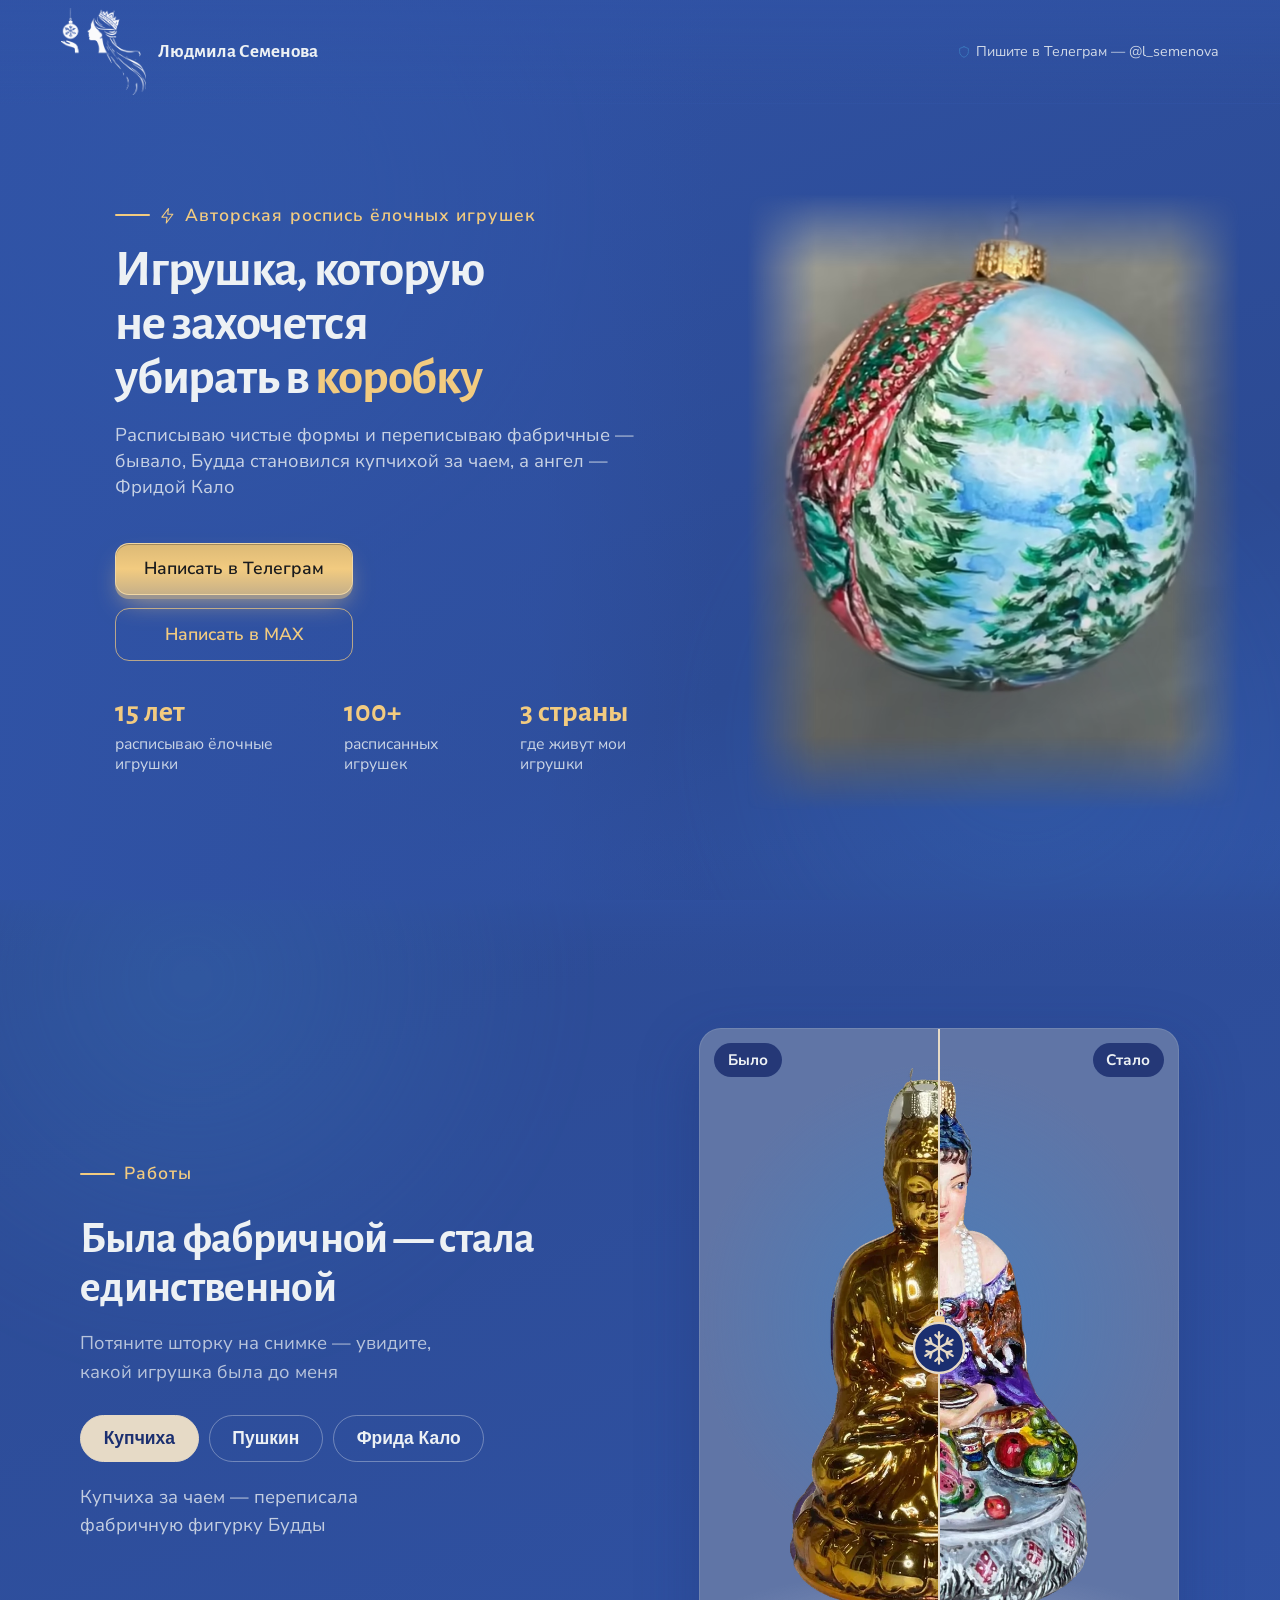
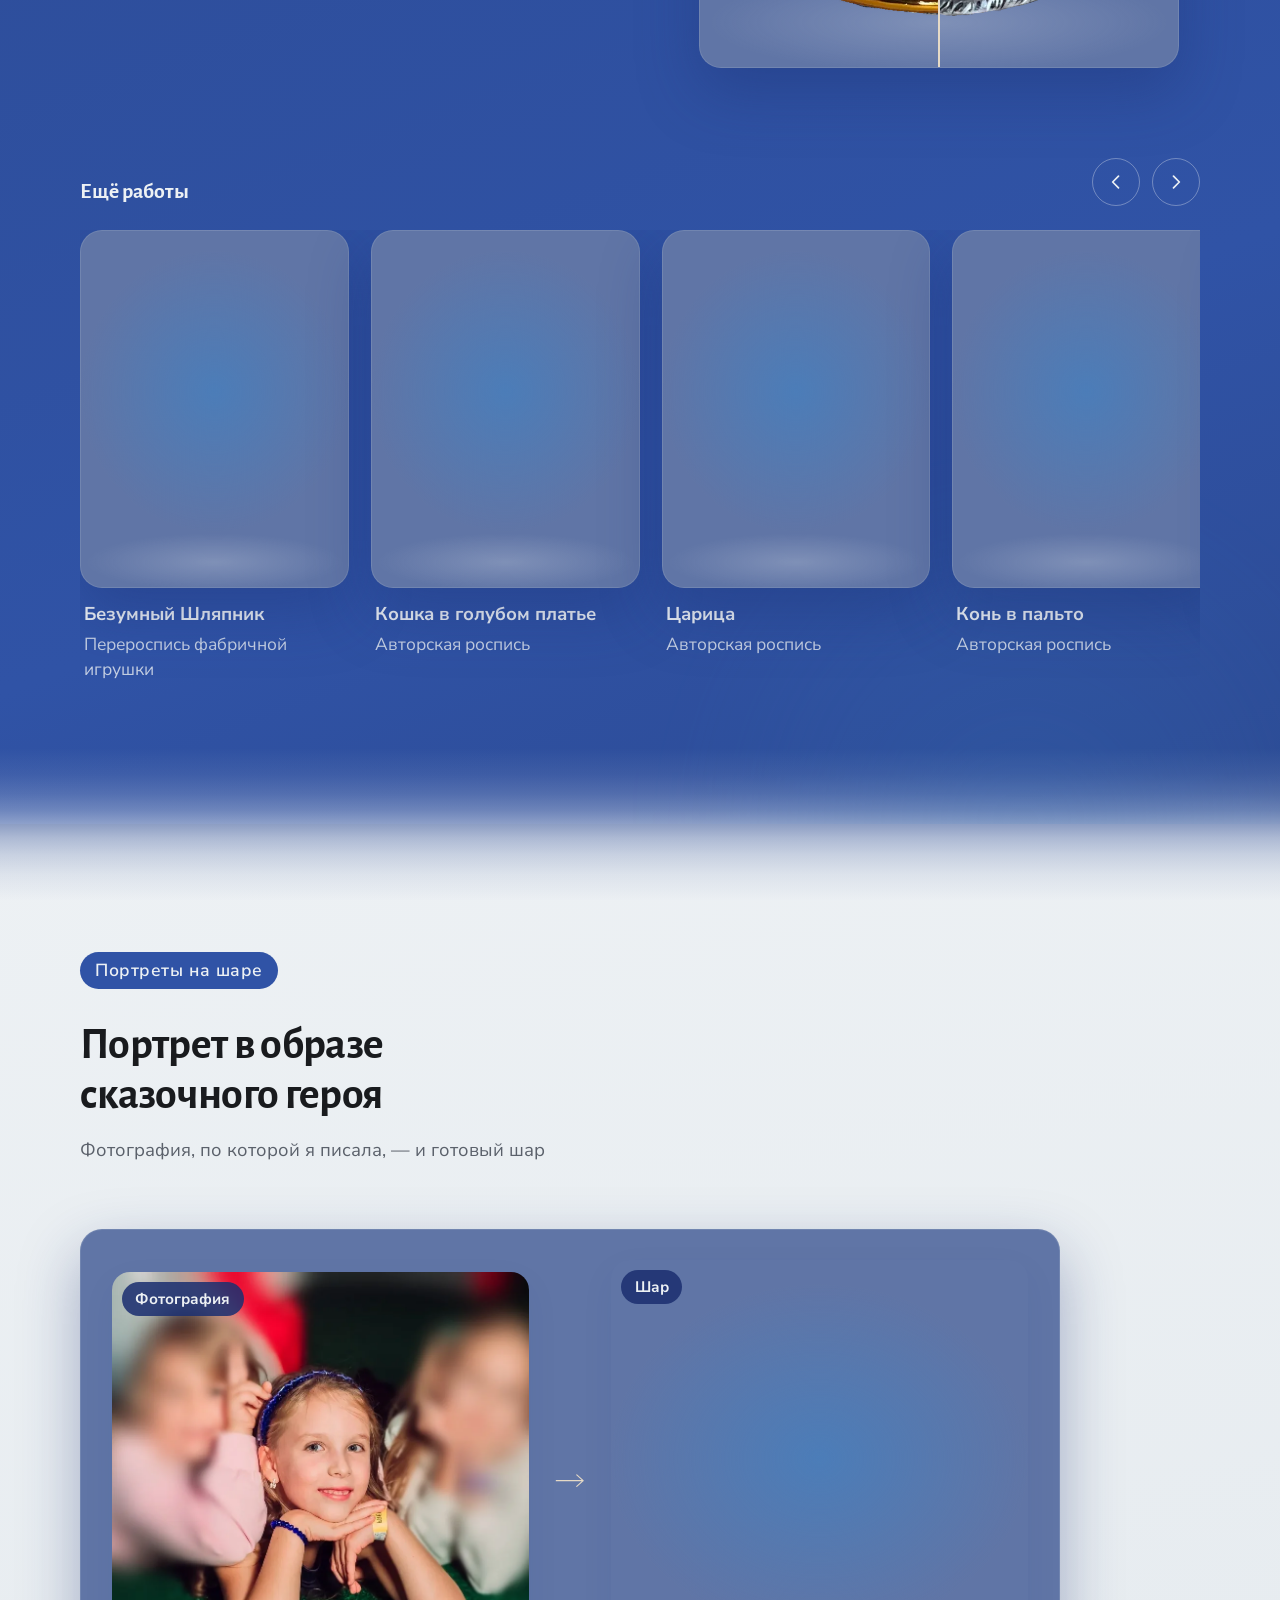
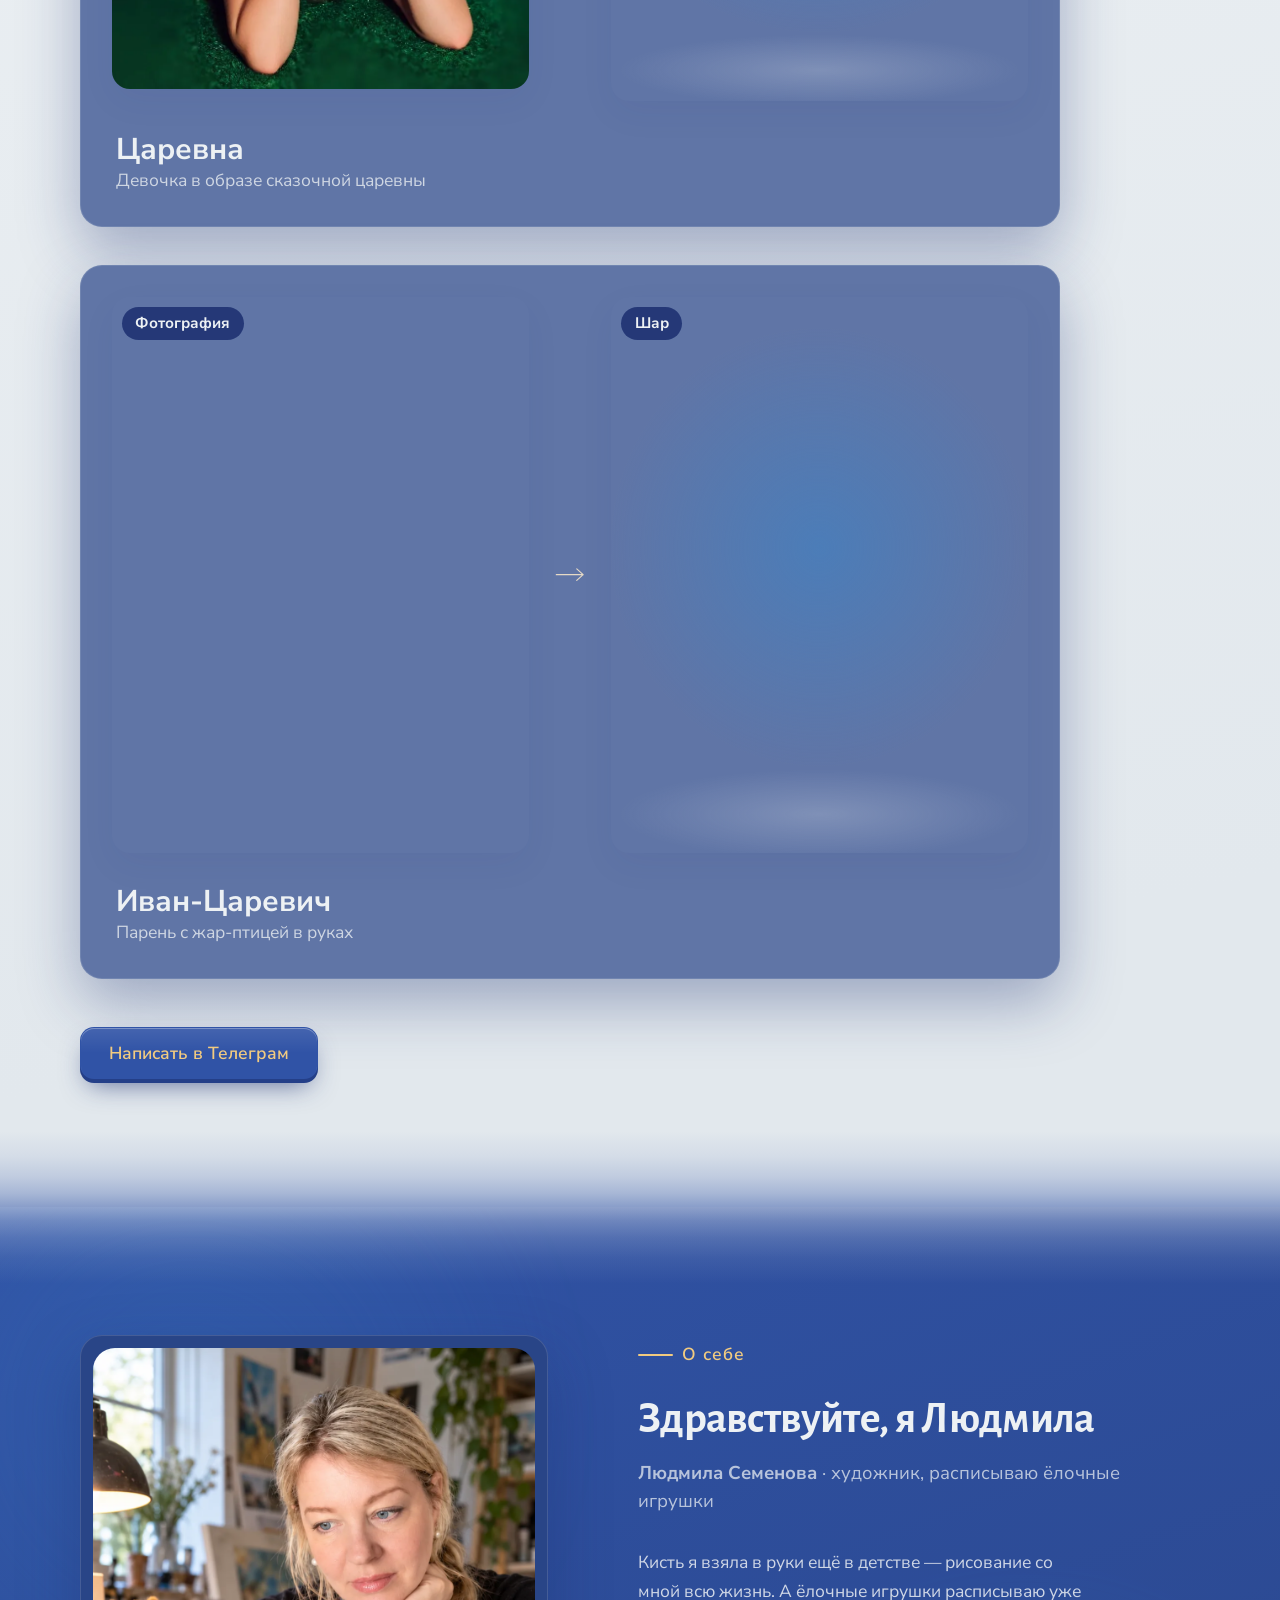
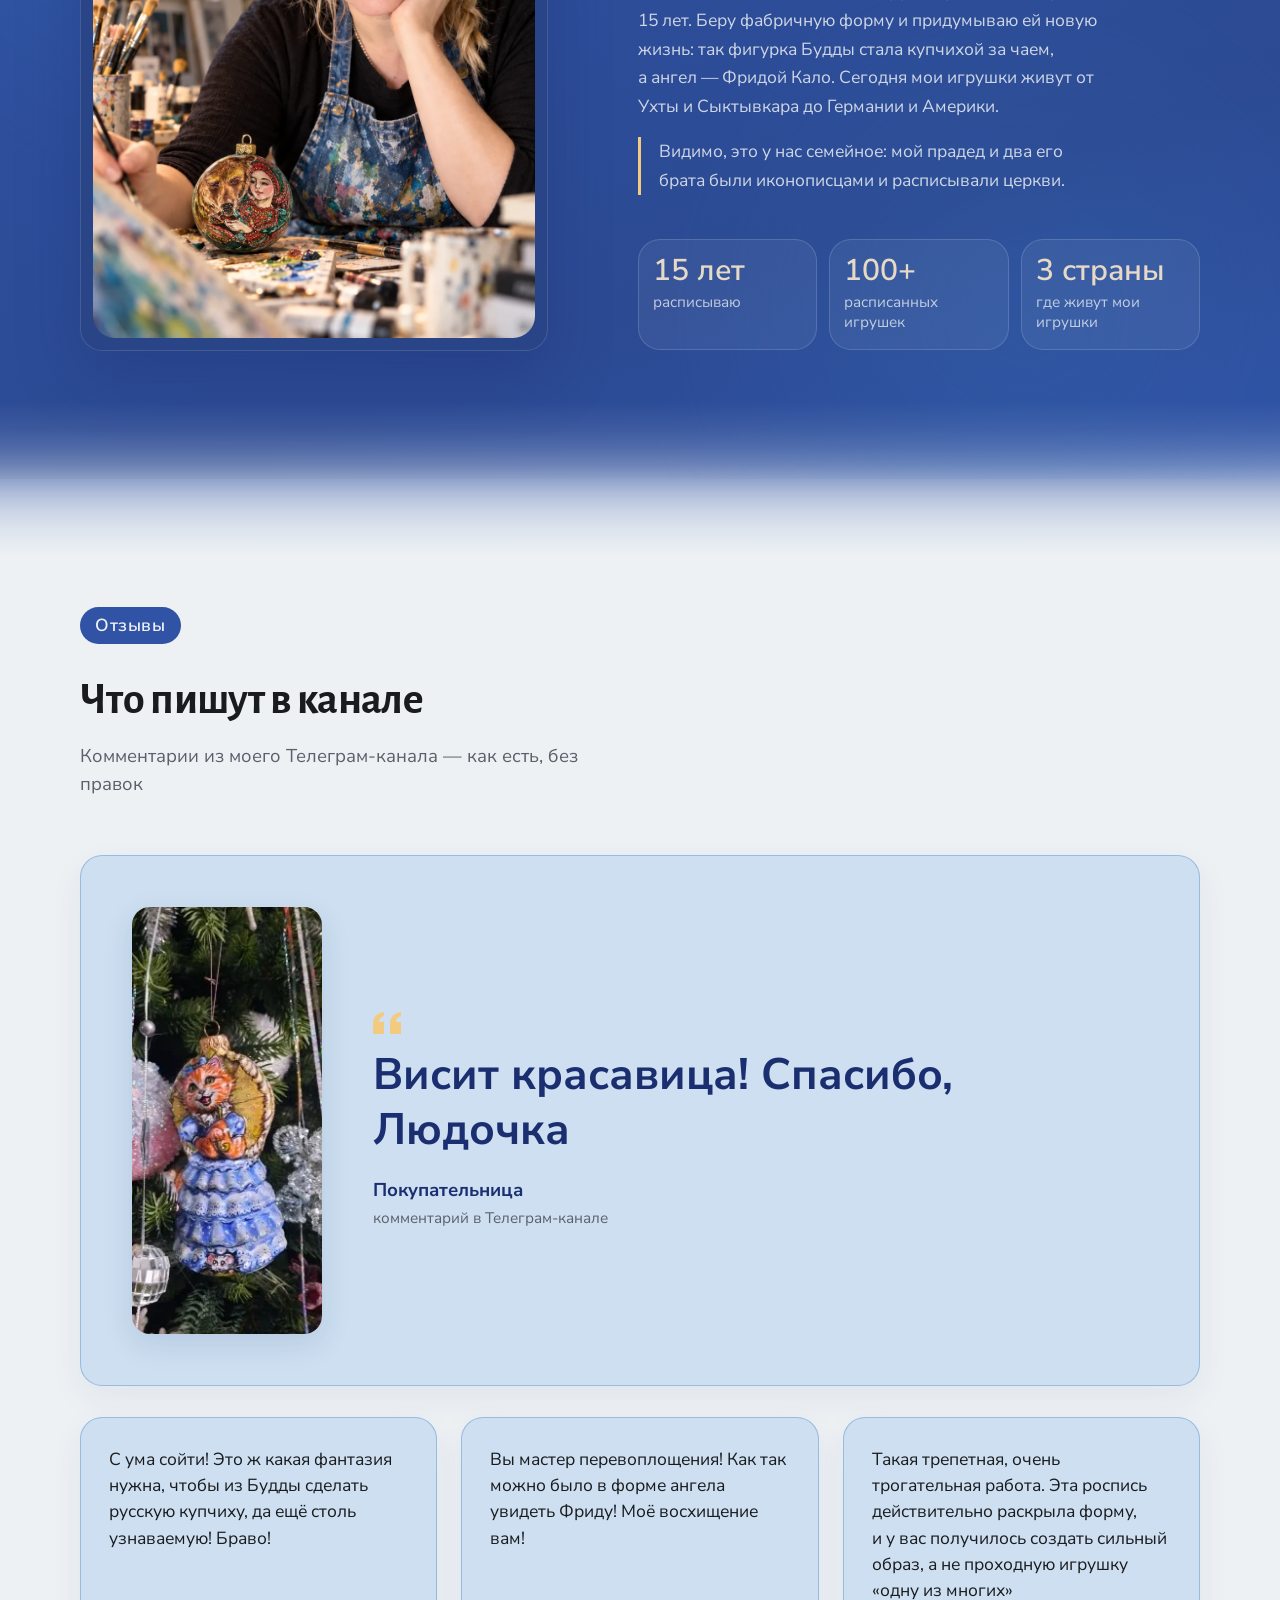
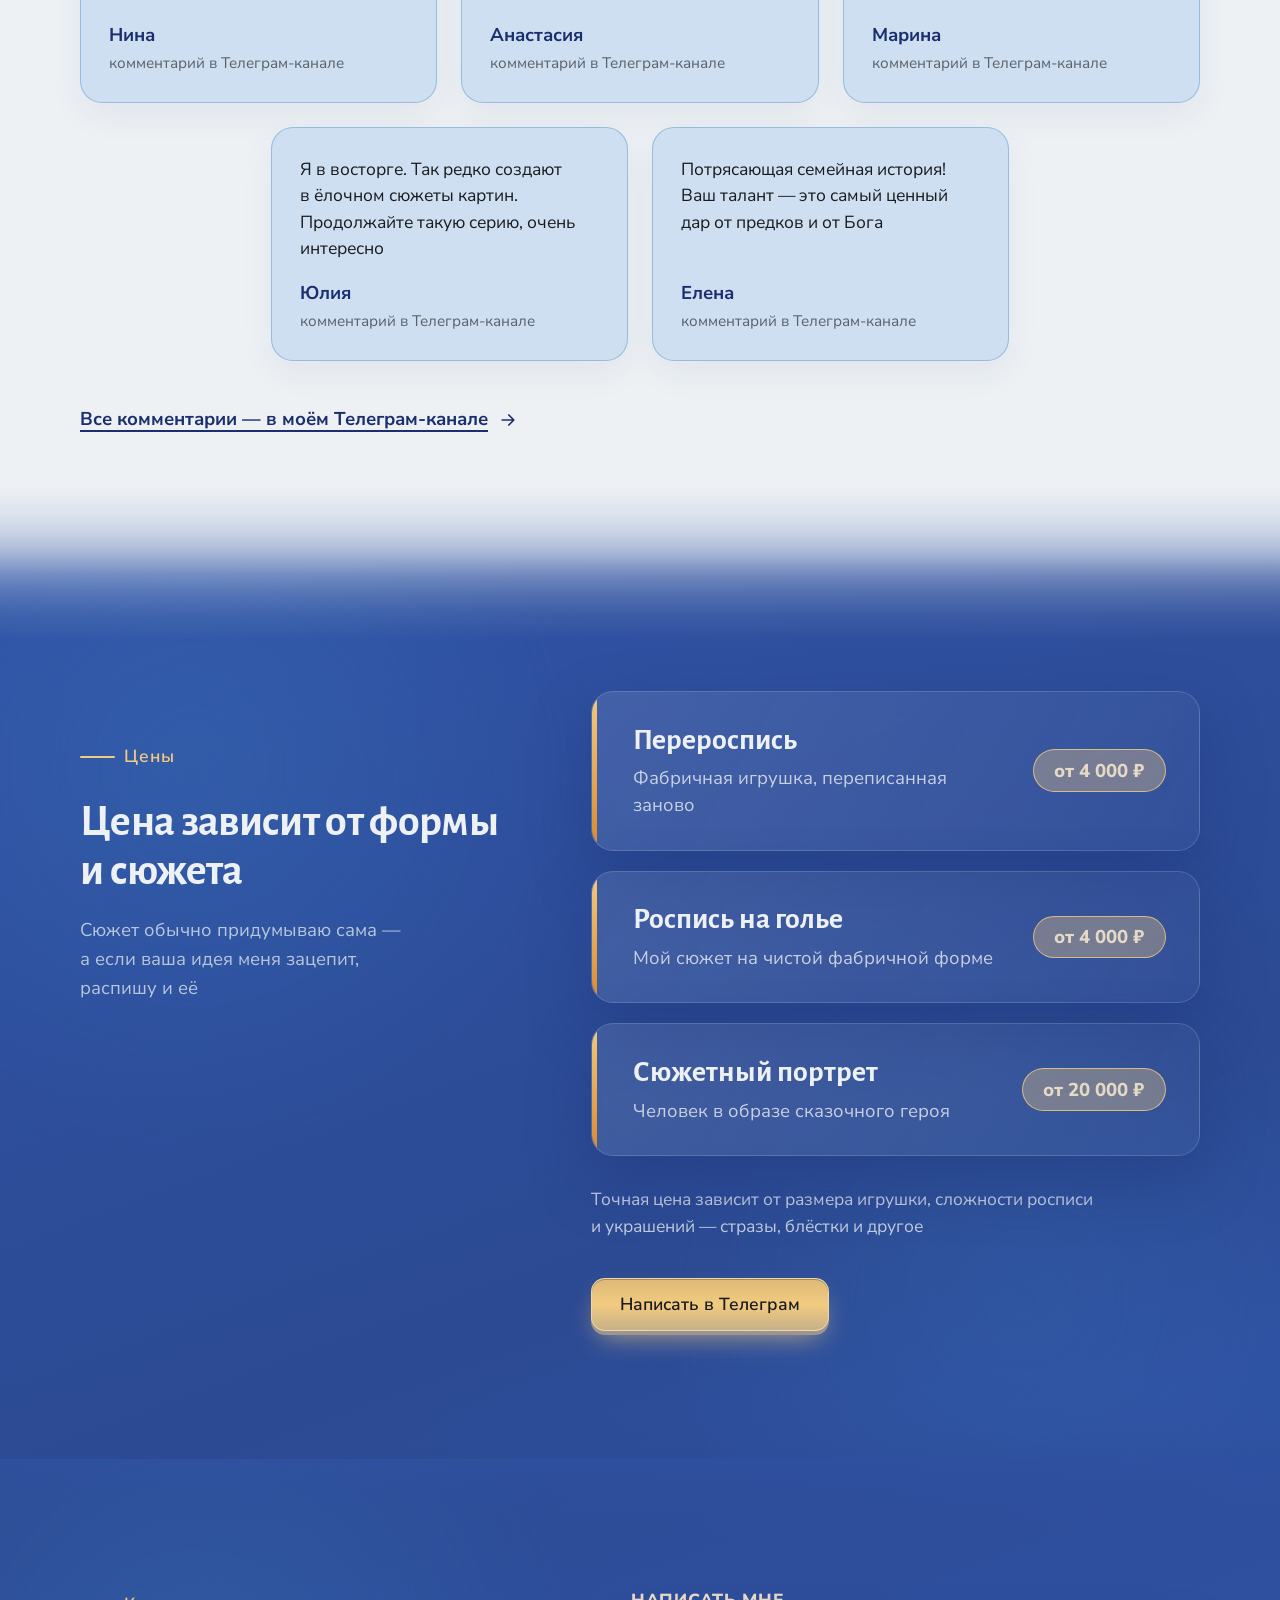
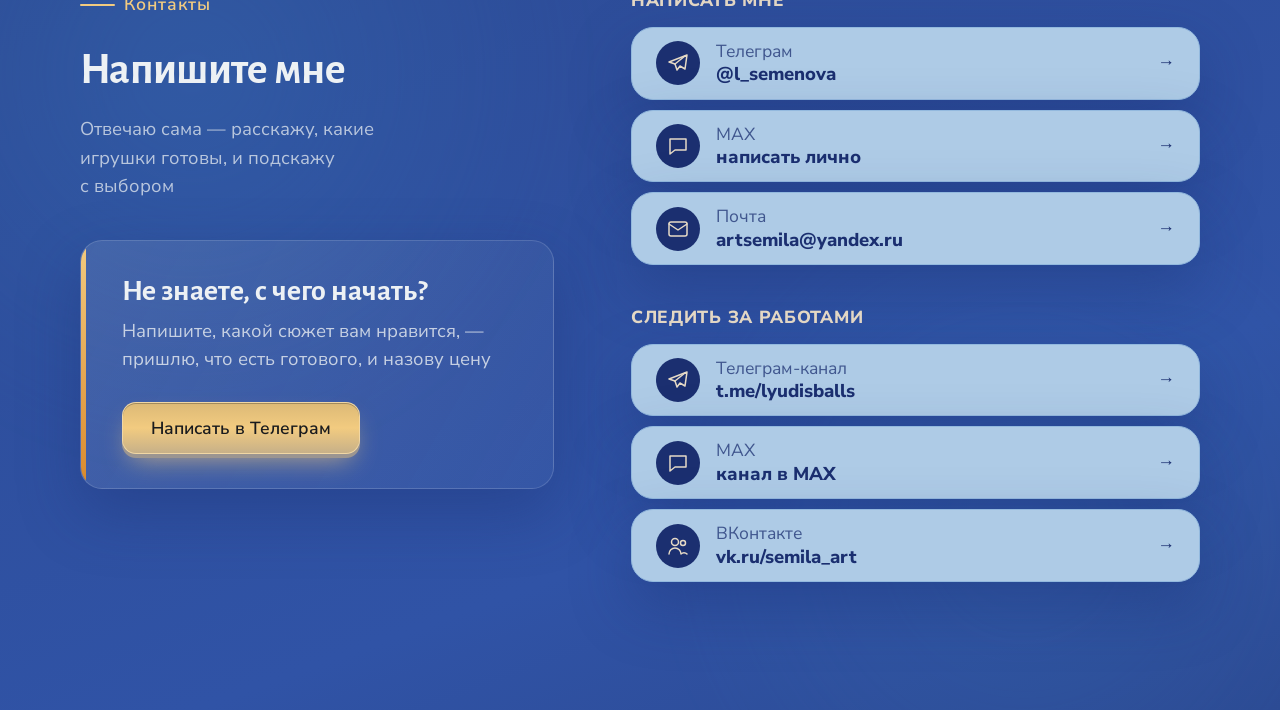
==== commit 8349d719: "Обновление 06.10 22:21 МСК" ====
--- a/index.html
+++ b/index.html
@@ -28,7 +28,7 @@
 <link rel="preconnect" href="https://fonts.googleapis.com">
 <link rel="preconnect" href="https://fonts.gstatic.com" crossorigin>
 <link rel="stylesheet" href="https://fonts.googleapis.com/css2?family=Alegreya+Sans:wght@400;600;700&family=Nunito+Sans:wght@400;600&display=swap">
-<link rel="stylesheet" href="style.css?v=0610s">
+<link rel="stylesheet" href="style.css?v=0610t">
 <style>
 :root {
   --шрифт-заголовков: 'Alegreya Sans', 'Segoe UI', sans-serif;  --шрифт-текста: 'Nunito Sans', -apple-system, 'Segoe UI', sans-serif;
@@ -107,7 +107,7 @@
 </script>
 </head>
 <body class="с-липкой-кнопкой">
-<style id="первый-экран-правки">.шапка{height:4.25rem!important}.шапка__лого img{width:auto!important;height:3.25rem!important;border-radius:0!important;box-shadow:none!important;object-fit:contain}@media(min-width:900px){.шапка{height:5rem!important}.шапка__лого img{height:4rem!important}}.карточка__опоры li b{display:block;font:700 1.9em/1.05 var(--шрифт-заголовков);color:var(--цвет-тёплый);margin-bottom:.2em}.карточка__опоры li span{display:block}@media(min-width:900px){#экран-1 .первый-экран__регалии{top:38.5rem!important;bottom:auto!important;right:auto!important;left:clamp(2rem,9vw,11rem)!important;width:auto!important;max-width:34em;background:none!important;border:0!important;box-shadow:none!important;backdrop-filter:none!important;padding:0!important;animation:none!important;transform:none!important}#экран-1 .карточка__имя,#экран-1 .карточка__роль{display:none!important}#экран-1 .карточка__опоры{margin:0!important;gap:2.5em!important;font-size:.9em!important}}#экран-1 .картинка--сцена img{object-fit:cover!important;object-position:center 30%!important;animation:none!important;transform:none!important}@media(max-width:899px){#экран-1 .картинка--сцена::after{display:none!important}#экран-1 .картинка--сцена img{-webkit-mask-image:linear-gradient(to bottom,#000 42%,transparent 76%);mask-image:linear-gradient(to bottom,#000 42%,transparent 76%)}}@media(min-width:900px){.шапка{height:6.5rem!important}.шапка__лого img{height:5.5rem!important}.шапка__лого{font-size:1.1em!important}#экран-1{align-items:flex-start!important;padding-top:10.5rem!important}#экран-1 .картинка--сцена::after{background:linear-gradient(to right,color-mix(in srgb,var(--цвет-тёмный-фон) 92%,transparent) 0%,color-mix(in srgb,var(--цвет-тёмный-фон) 60%,transparent) 42%,transparent 56%)!important}#экран-1 .картинка--сцена picture{display:flex!important;justify-content:center;align-items:center;width:100%!important;height:100%!important;box-sizing:border-box;padding:calc(6.5rem + 2.5rem) 2.5rem 2.5rem calc(clamp(2rem,9vw,11rem) + 37rem + 2.5rem)}#экран-1 .картинка--сцена img{width:auto!important;height:auto!important;max-width:100%!important;max-height:100%!important;min-width:0;min-height:0;object-fit:contain!important;-webkit-mask-image:linear-gradient(to right,transparent 0,#000 14%,#000 86%,transparent 100%),linear-gradient(to bottom,transparent 0,#000 12%,#000 88%,transparent 100%);-webkit-mask-composite:source-in;mask-image:linear-gradient(to right,transparent 0,#000 14%,#000 86%,transparent 100%),linear-gradient(to bottom,transparent 0,#000 12%,#000 88%,transparent 100%);mask-composite:intersect}}@media(min-width:900px){#экран-1 .блок__внутри{width:auto!important;margin-left:clamp(2rem,9vw,11rem)!important;margin-right:0!important}}#экран-1 .первый-экран__действие{flex-direction:column;align-items:stretch;gap:.6em}#экран-1 .кнопка--макс{color:var(--цвет-тёплый);border-color:color-mix(in srgb,var(--цвет-тёплый) 70%,transparent)}@media(min-width:900px){#экран-1 .первый-экран__действие{display:inline-flex;flex-direction:column;align-items:stretch;gap:.75em;margin-bottom:0}#экран-1{align-items:center!important;padding-top:6.5rem!important;padding-bottom:2rem!important}#экран-1 .первый-экран__регалии{position:static!important;top:auto!important;margin-top:2.25rem!important}}#экран-1 .картинка--сцена:not(.картинка--постер) picture{display:none!important}#экран-1 .картинка--постер .ролик-рамка{display:none!important}#экран-1 .ролик-рамка{width:100%;height:100%}#экран-1 .картинка--сцена video{object-fit:cover!important;object-position:center 30%!important}@media(max-width:899px){#экран-1 .картинка--сцена video{-webkit-mask-image:linear-gradient(to bottom,#000 42%,transparent 76%);mask-image:linear-gradient(to bottom,#000 42%,transparent 76%)}}@media(min-width:900px){#экран-1 .ролик-рамка{display:flex;justify-content:center;align-items:center;box-sizing:border-box;padding:calc(6.5rem + 2.5rem) 2.5rem 2.5rem calc(clamp(2rem,9vw,11rem) + 37rem + 2.5rem)}#экран-1 .картинка--сцена video{width:auto!important;height:auto!important;max-width:100%!important;max-height:100%!important;min-width:0;min-height:0;object-fit:contain!important;-webkit-mask-image:linear-gradient(to right,transparent 0,#000 14%,#000 86%,transparent 100%),linear-gradient(to bottom,transparent 0,#000 12%,#000 88%,transparent 100%);-webkit-mask-composite:source-in;mask-image:linear-gradient(to right,transparent 0,#000 14%,#000 86%,transparent 100%),linear-gradient(to bottom,transparent 0,#000 12%,#000 88%,transparent 100%);mask-composite:intersect}}@media(min-width:900px) and (max-height:700px){#экран-1{padding-bottom:.25rem!important}#экран-1 .первый-экран__регалии{margin-top:.9rem!important}#экран-1 .первый-экран__действие{margin-top:1.4rem!important;gap:.5em}#экран-1 .первый-экран__действие .кнопка{padding-block:.6em!important}#экран-1 .ролик-рамка{padding-bottom:1.5rem}}@media(max-width:899px){#экран-1{padding-bottom:2rem!important}}@media(min-width:900px){#экран-1 .картинка--сцена video{height:100%!important;width:auto!important;max-width:100%!important;aspect-ratio:600/750}}</style>
+<style id="первый-экран-правки">.шапка{height:4.25rem!important}.шапка__лого img{width:auto!important;height:3.25rem!important;border-radius:0!important;box-shadow:none!important;object-fit:contain}@media(min-width:900px){.шапка{height:5rem!important}.шапка__лого img{height:4rem!important}}.карточка__опоры li b{display:block;font:700 1.9em/1.05 var(--шрифт-заголовков);color:var(--цвет-тёплый);margin-bottom:.2em}.карточка__опоры li span{display:block}@media(min-width:900px){#экран-1 .первый-экран__регалии{top:38.5rem!important;bottom:auto!important;right:auto!important;left:clamp(2rem,9vw,11rem)!important;width:auto!important;max-width:34em;background:none!important;border:0!important;box-shadow:none!important;backdrop-filter:none!important;padding:0!important;animation:none!important;transform:none!important}#экран-1 .карточка__имя,#экран-1 .карточка__роль{display:none!important}#экран-1 .карточка__опоры{margin:0!important;gap:2.5em!important;font-size:.9em!important}}#экран-1 .картинка--сцена img{object-fit:cover!important;object-position:center 30%!important;animation:none!important;transform:none!important}@media(max-width:899px){#экран-1 .картинка--сцена::after{display:none!important}#экран-1 .картинка--сцена img{-webkit-mask-image:linear-gradient(to bottom,#000 42%,transparent 76%);mask-image:linear-gradient(to bottom,#000 42%,transparent 76%)}}@media(min-width:900px){.шапка{height:6.5rem!important}.шапка__лого img{height:5.5rem!important}.шапка__лого{font-size:1.1em!important}#экран-1{align-items:flex-start!important;padding-top:10.5rem!important}#экран-1 .картинка--сцена::after{background:linear-gradient(to right,color-mix(in srgb,var(--цвет-тёмный-фон) 92%,transparent) 0%,color-mix(in srgb,var(--цвет-тёмный-фон) 60%,transparent) 42%,transparent 56%)!important}#экран-1 .картинка--сцена picture{display:flex!important;justify-content:center;align-items:center;width:100%!important;height:100%!important;box-sizing:border-box;padding:calc(6.5rem + 2.5rem) 2.5rem 2.5rem calc(clamp(2rem,9vw,11rem) + 37rem + 2.5rem)}#экран-1 .картинка--сцена img{width:auto!important;height:auto!important;max-width:100%!important;max-height:100%!important;min-width:0;min-height:0;object-fit:contain!important;-webkit-mask-image:linear-gradient(to right,transparent 0,#000 14%,#000 86%,transparent 100%),linear-gradient(to bottom,transparent 0,#000 12%,#000 88%,transparent 100%);-webkit-mask-composite:source-in;mask-image:linear-gradient(to right,transparent 0,#000 14%,#000 86%,transparent 100%),linear-gradient(to bottom,transparent 0,#000 12%,#000 88%,transparent 100%);mask-composite:intersect}}@media(min-width:900px){#экран-1 .блок__внутри{width:auto!important;margin-left:clamp(2rem,9vw,11rem)!important;margin-right:0!important}}#экран-1 .первый-экран__действие{flex-direction:column;align-items:stretch;gap:.6em}#экран-1 .кнопка--макс{color:var(--цвет-тёплый);border-color:color-mix(in srgb,var(--цвет-тёплый) 70%,transparent)}@media(min-width:900px){#экран-1 .первый-экран__действие{display:inline-flex;flex-direction:column;align-items:stretch;gap:.75em;margin-bottom:0}#экран-1{align-items:center!important;padding-top:6.5rem!important;padding-bottom:2rem!important}#экран-1 .первый-экран__регалии{position:static!important;top:auto!important;margin-top:2.25rem!important}}#экран-1 .картинка--сцена:not(.картинка--постер) picture{display:none!important}#экран-1 .картинка--постер .ролик-рамка{display:none!important}#экран-1 .ролик-рамка{width:100%;height:100%}#экран-1 .картинка--сцена video{object-fit:cover!important;object-position:center 30%!important}@media(max-width:899px){#экран-1 .картинка--сцена video{-webkit-mask-image:linear-gradient(to bottom,#000 42%,transparent 76%);mask-image:linear-gradient(to bottom,#000 42%,transparent 76%)}}@media(min-width:900px){#экран-1 .ролик-рамка{display:flex;justify-content:center;align-items:center;box-sizing:border-box;padding:calc(6.5rem + 2.5rem) 2.5rem 2.5rem calc(clamp(2rem,9vw,11rem) + 37rem + 2.5rem)}#экран-1 .картинка--сцена video{width:auto!important;height:auto!important;max-width:100%!important;max-height:100%!important;min-width:0;min-height:0;object-fit:contain!important;-webkit-mask-image:linear-gradient(to right,transparent 0,#000 14%,#000 86%,transparent 100%),linear-gradient(to bottom,transparent 0,#000 12%,#000 88%,transparent 100%);-webkit-mask-composite:source-in;mask-image:linear-gradient(to right,transparent 0,#000 14%,#000 86%,transparent 100%),linear-gradient(to bottom,transparent 0,#000 12%,#000 88%,transparent 100%);mask-composite:intersect}}@media(min-width:900px) and (max-height:700px){#экран-1{padding-bottom:.25rem!important}#экран-1 .первый-экран__регалии{margin-top:.9rem!important}#экран-1 .первый-экран__действие{margin-top:1.4rem!important;gap:.5em}#экран-1 .первый-экран__действие .кнопка{padding-block:.6em!important}#экран-1 .ролик-рамка{padding-bottom:1.5rem}}@media(max-width:899px){#экран-1{padding-bottom:2rem!important}}@media(min-width:900px){#экран-1 .картинка--сцена video{height:100%!important;width:auto!important;max-width:100%!important;aspect-ratio:600/750}}@media(max-width:899px){#экран-1 .кикер{white-space:normal;align-items:flex-start;line-height:1.35}#экран-1 .кикер::before{margin-top:.6em}#экран-1 .кикер svg,#экран-1 .кикер .иконка{margin-top:.15em}}</style>
 <section class="блок блок--первый-экран первый-экран--сцена тёмный фон--пятна" id="экран-1" data-тип="первый-экран" data-схема="сцена" data-ключ-макета="тёмная" data-картинка="фото" style="--добор-затемнения: 0; --добор-высветления: .04"><div class="стык стык--низ" aria-hidden="true" style="--стык-сосед: var(--цвет-тёмный-фон-2, var(--цвет-тёмный-фон))"></div>
   <header class="шапка">
     <a class="шапка__лого" href="#"><img src="img/logo-na-tyomnom.webp" alt="">Людмила Семенова</a>
--- a/style.css
+++ b/style.css
@@ -1762,7 +1762,7 @@
   #экран-02 .плёнка { list-style: none; margin: 0; padding: 0 0 14px; display: flex; gap: clamp(14px, 1.8vw, 22px); overflow-x: auto; scroll-snap-type: x proximity; -webkit-overflow-scrolling: touch; overscroll-behavior-x: contain; scrollbar-width: thin; }
   #экран-02 .плёнка-кадр { flex: 0 0 clamp(220px, 21vw, 280px); scroll-snap-align: start; }
   #экран-02 .кадр-имя { margin: 12px 4px 2px; font-size: var(--кегль-лид); font-weight: 700; }
-  #экран-02 .кадр-что { margin: 0 4px; font-size: var(--кегль-мелкий); line-height: 1.45; }
+  #экран-02 .кадр-что { margin: 0 4px; font-size: var(--кегль-текст); line-height: 1.45; }
 
   #экран-02.тёмный .витрина-фон { background: radial-gradient(ellipse 70% 55% at 50% 45%, color-mix(in srgb, var(--цвет-акцент) 60%, transparent), transparent 72%), radial-gradient(ellipse 60% 10% at 50% 93%, color-mix(in srgb, var(--цвет-тёмный-текст) 22%, transparent), transparent 80%), color-mix(in srgb, var(--цвет-тёмный-фон-3) 72%, var(--цвет-тёмный-текст) 28%);
       border: 1px solid color-mix(in srgb, var(--цвет-тёмный-текст) 12%, transparent); box-shadow: var(--тень-глубокая); }
@@ -1816,7 +1816,7 @@
   #экран-03 .скоро { display: grid; place-items: center; text-align: center; padding: 12px; border: 2px dashed; font-size: var(--кегль-мелкий); }
   #экран-03 .действие { margin-top: clamp(32px, 4vw, 48px); }
 
-  #экран-03.светлый .кнопка--главная { background: var(--цвет-акцент-яркий); color: var(--цвет-текст); }
+  #экран-03.светлый .кнопка--главная { background: var(--цвет-тёмный-фон); color: var(--цвет-тёплый); }
   #экран-03.светлый .пара { background: color-mix(in srgb, var(--цвет-тёмный-фон-3) 72%, var(--цвет-тёмный-текст) 28%); border: 1px solid color-mix(in srgb, var(--цвет-тёмный-текст) 12%, transparent); box-shadow: var(--тень-глубокая); }
   #экран-03.светлый .шар-фото { background: radial-gradient(ellipse 70% 55% at 50% 45%, color-mix(in srgb, var(--цвет-акцент) 60%, transparent), transparent 72%), radial-gradient(ellipse 60% 10% at 50% 93%, color-mix(in srgb, var(--цвет-тёмный-текст) 22%, transparent), transparent 80%), color-mix(in srgb, var(--цвет-тёмный-фон-3) 72%, var(--цвет-тёмный-текст) 28%); }
   #экран-03.светлый .ярлык { background: var(--цвет-стекло); color: var(--цвет-тёмный-текст); }
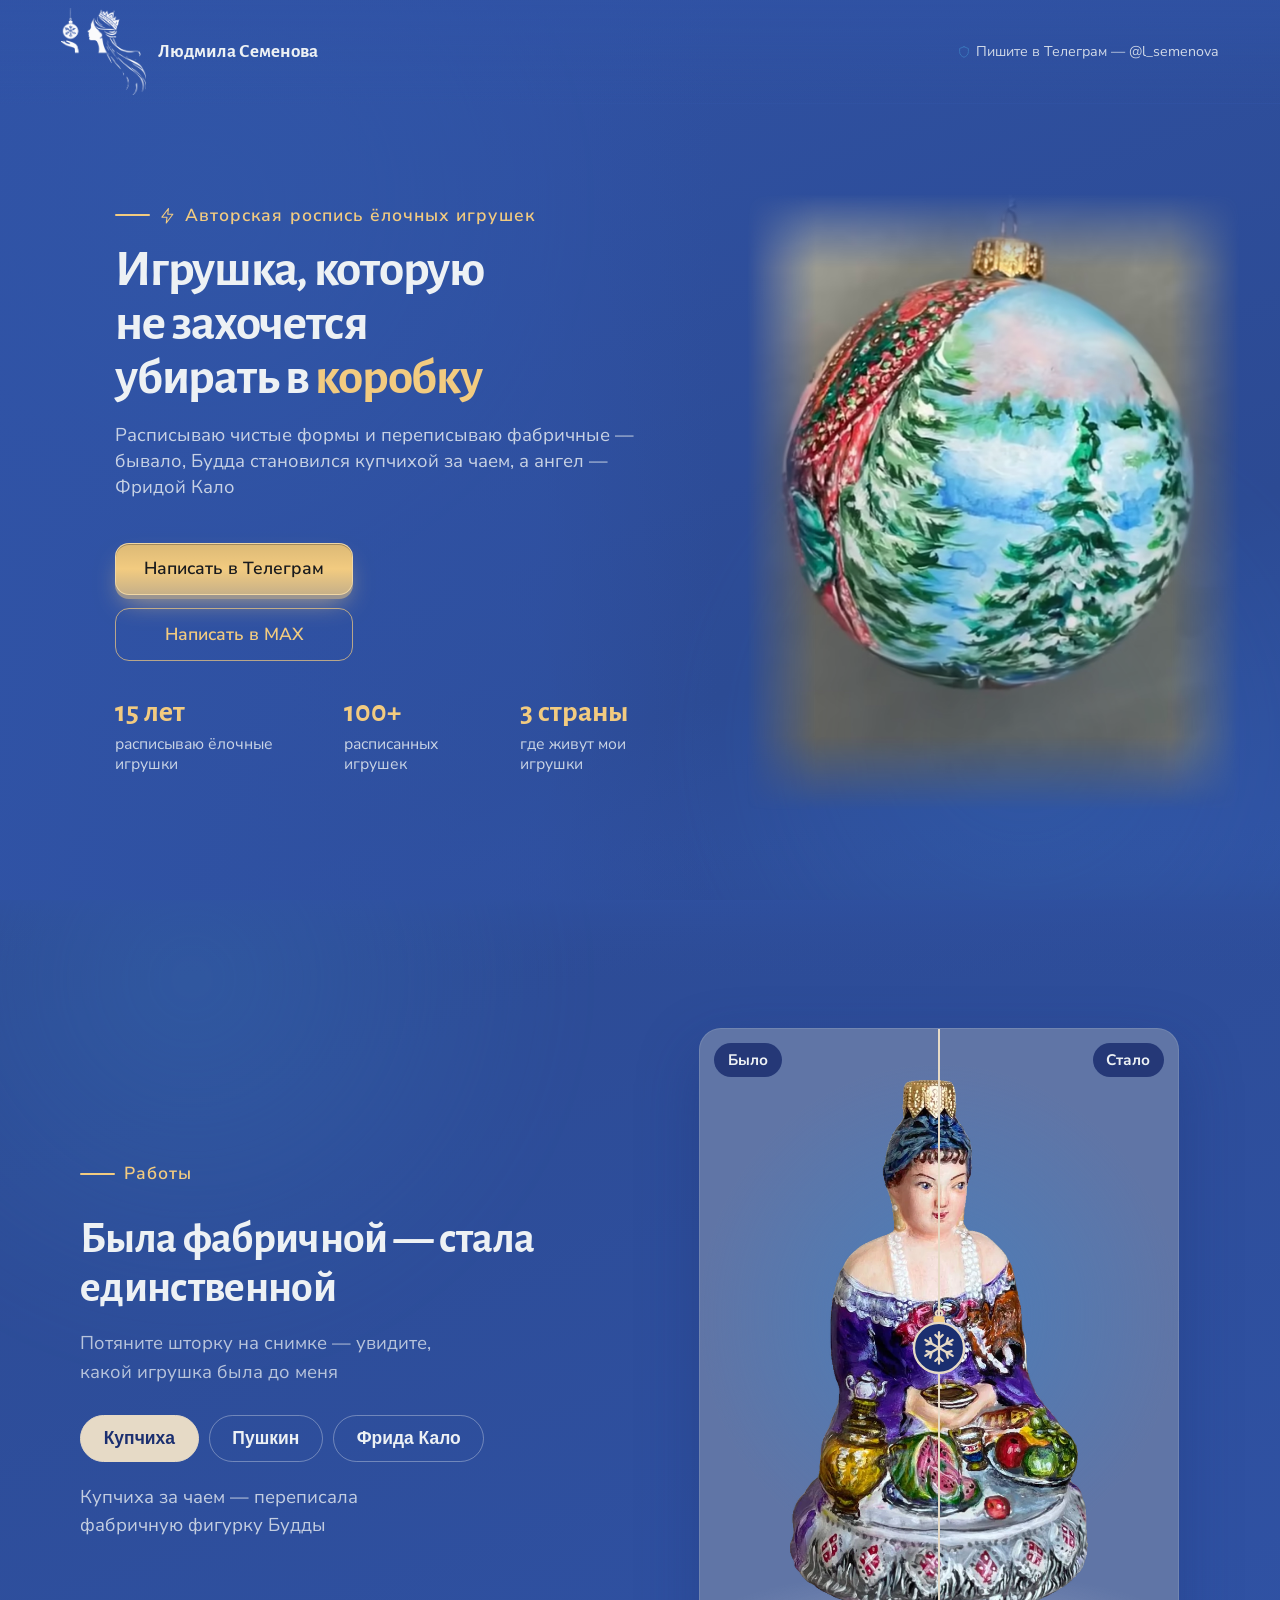
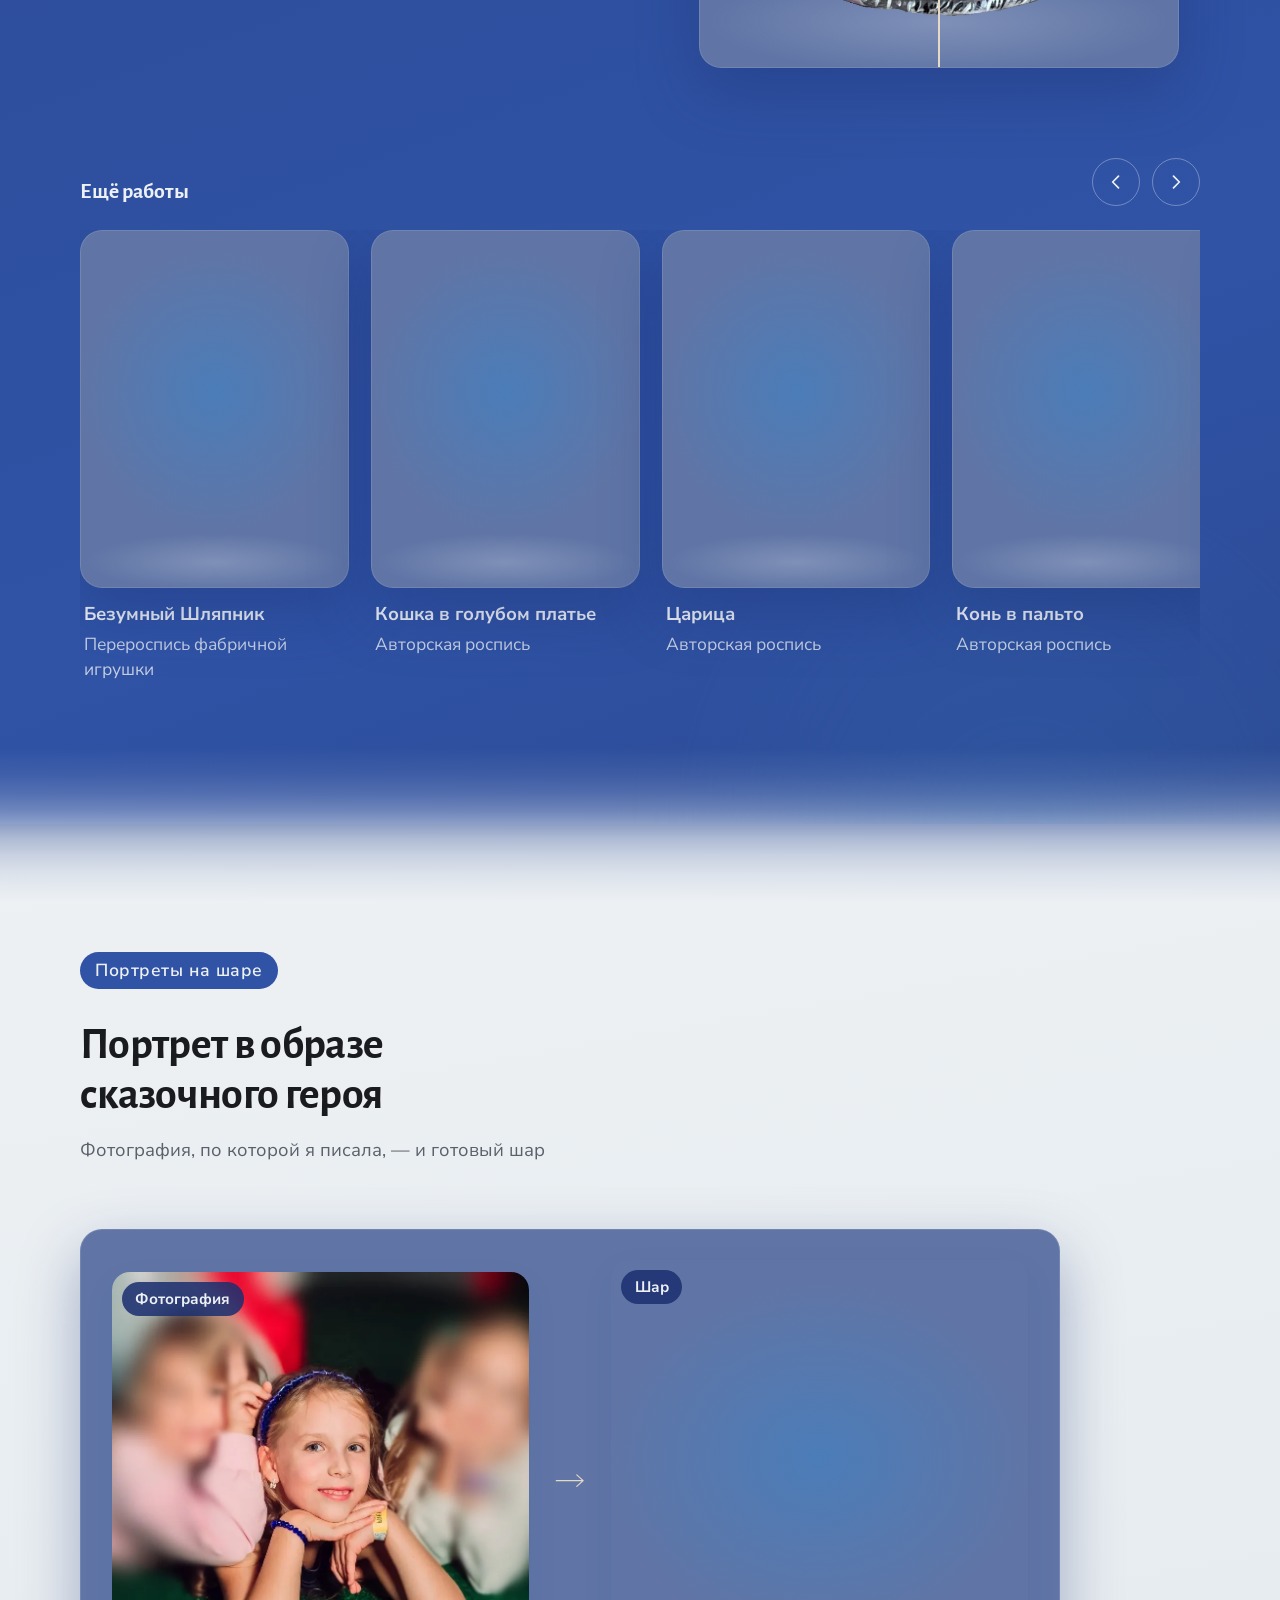
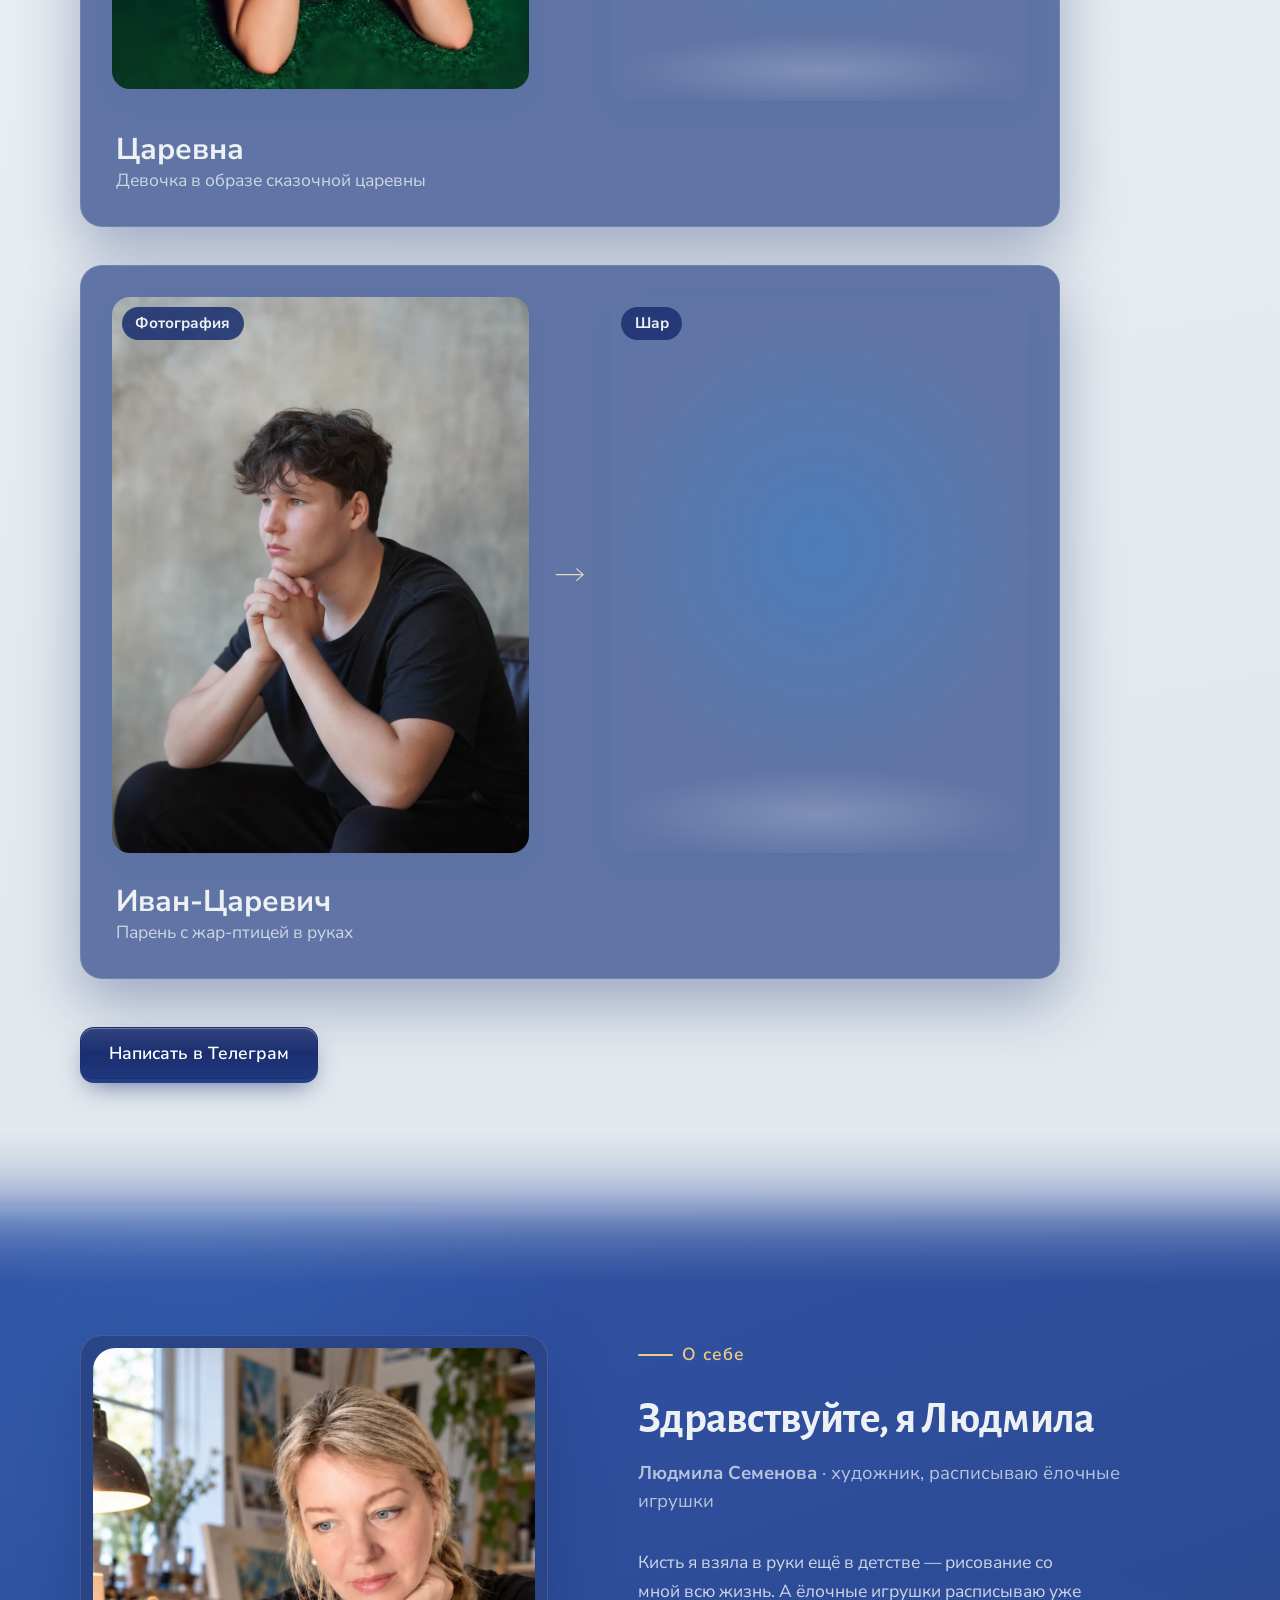
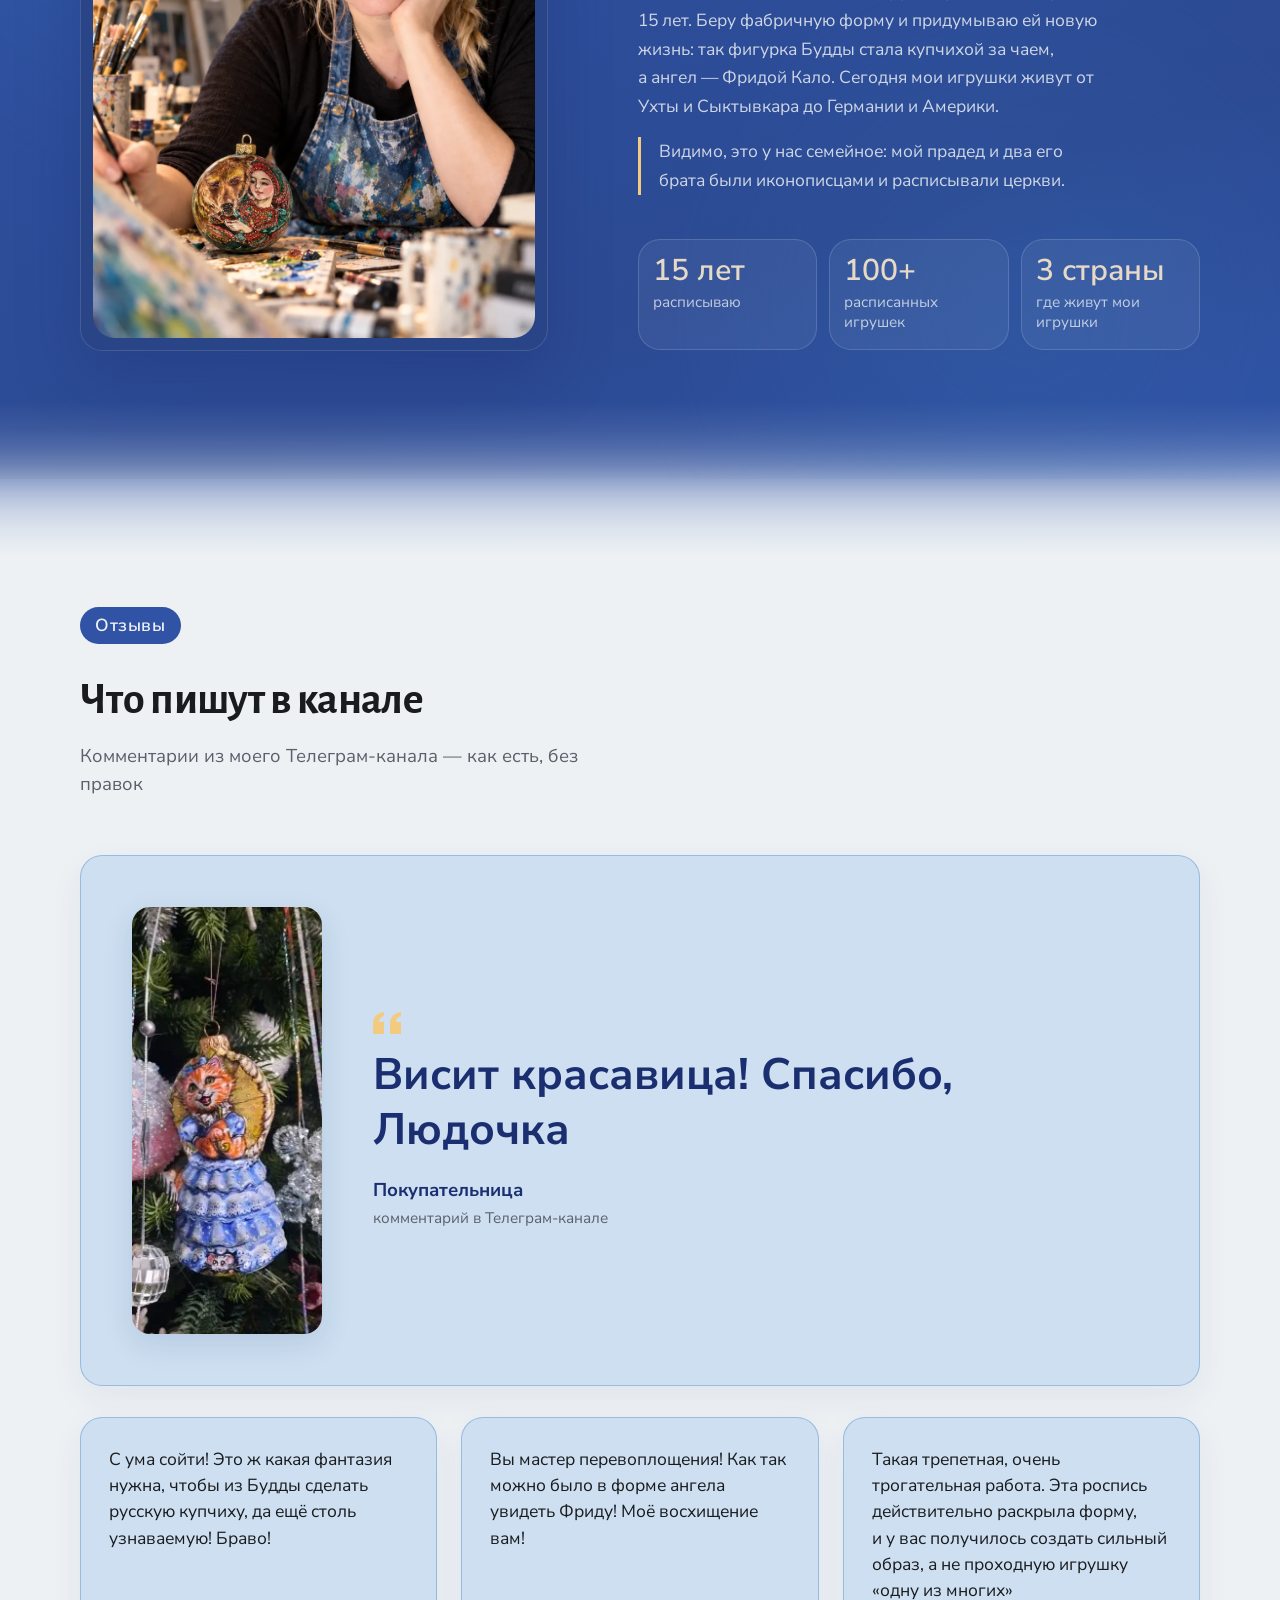
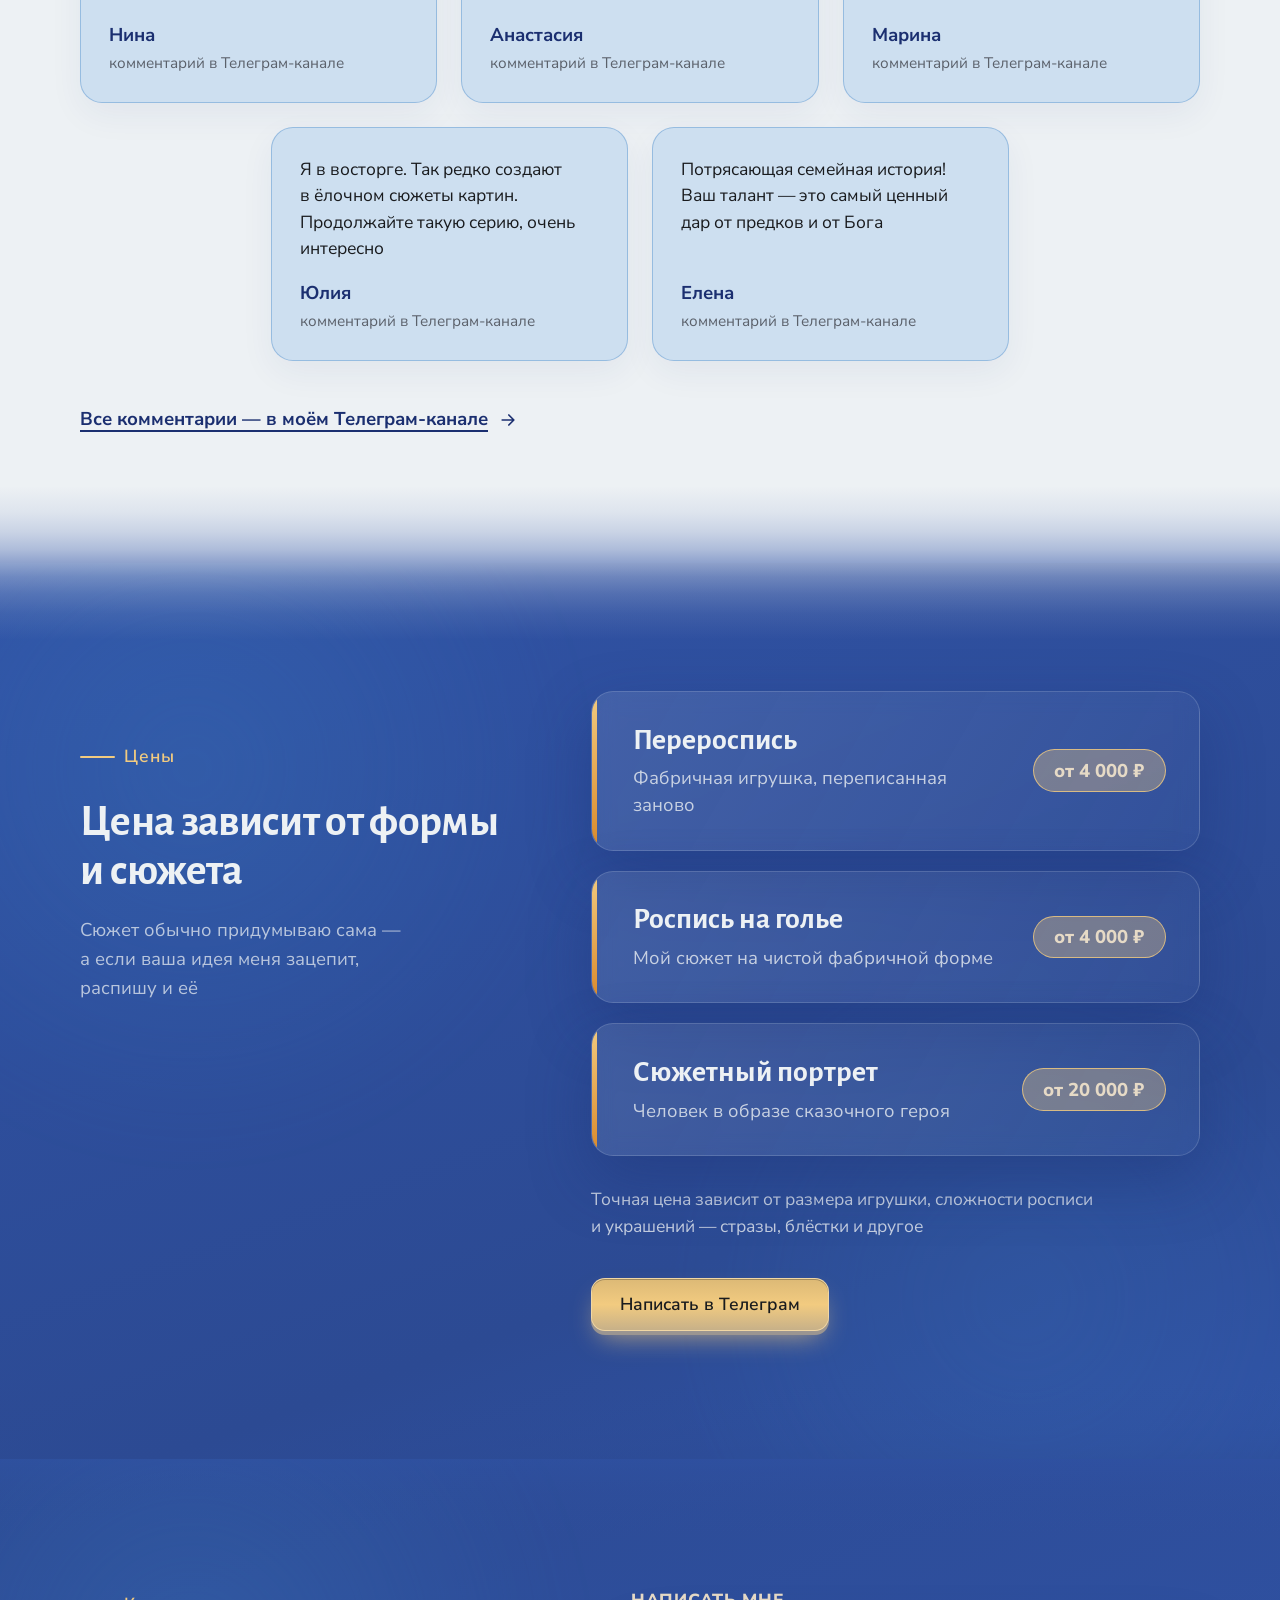
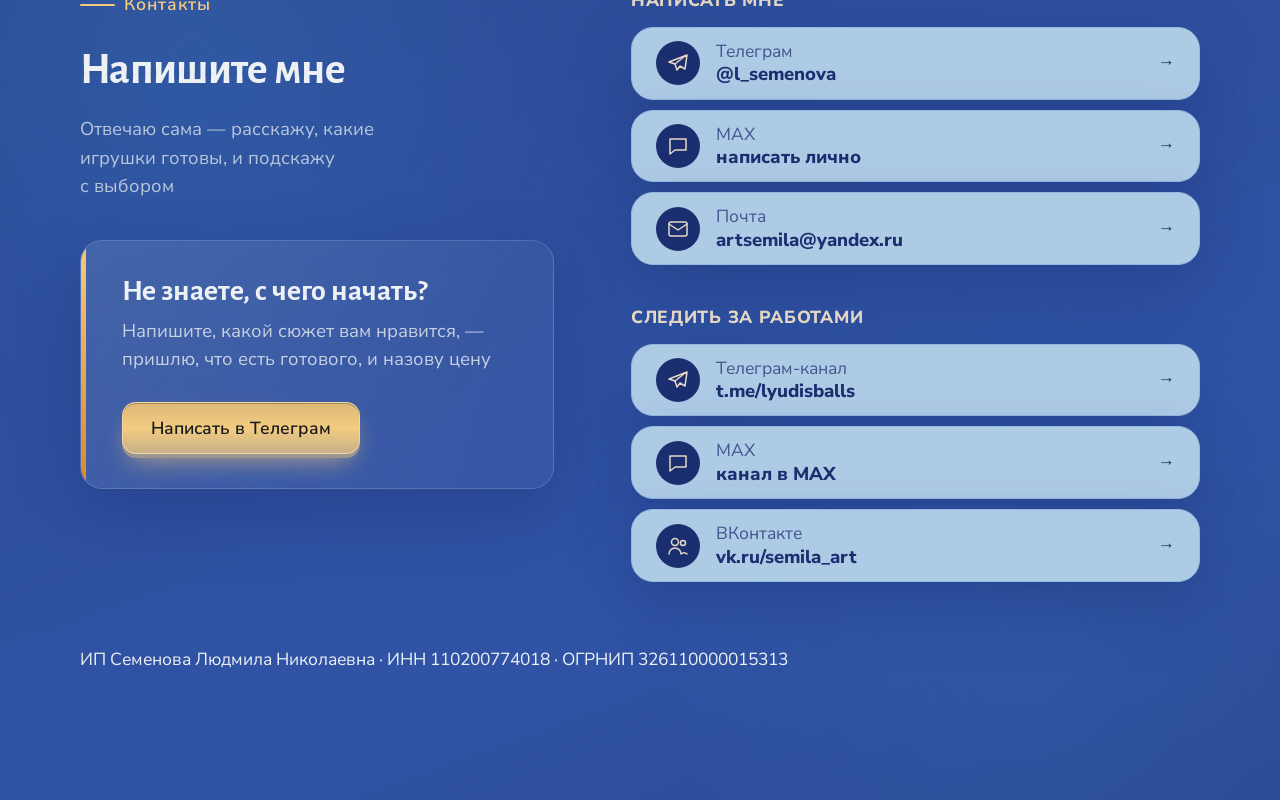
==== commit 5ab9da22: "Обновление 27.10 20:14 МСК" ====
--- a/index.html
+++ b/index.html
@@ -3,11 +3,11 @@
 <head>
 <meta charset="utf-8">
 <meta name="viewport" content="width=device-width, initial-scale=1">
-<title>Сайт собирается</title>
+<title>Людмила Семенова — авторская роспись ёлочных игрушек</title>
 <meta name="description" content="">
 <meta name="robots" content="noindex, nofollow">
 <link rel="canonical" href="https://lnsemenova.github.io/rospis/">
-<meta property="og:title" content="Сайт собирается">
+<meta property="og:title" content="Людмила Семенова — авторская роспись ёлочных игрушек">
 <meta property="og:description" content="">
 <meta property="og:type" content="website">
 <script type="application/ld+json">
@@ -28,7 +28,7 @@
 <link rel="preconnect" href="https://fonts.googleapis.com">
 <link rel="preconnect" href="https://fonts.gstatic.com" crossorigin>
 <link rel="stylesheet" href="https://fonts.googleapis.com/css2?family=Alegreya+Sans:wght@400;600;700&family=Nunito+Sans:wght@400;600&display=swap">
-<link rel="stylesheet" href="style.css?v=0610t">
+<link rel="stylesheet" href="style.css">
 <style>
 :root {
   --шрифт-заголовков: 'Alegreya Sans', 'Segoe UI', sans-serif;  --шрифт-текста: 'Nunito Sans', -apple-system, 'Segoe UI', sans-serif;
@@ -406,6 +406,7 @@
       </div>
     </div>
   </div>
+  <p class="реквизиты">ИП Семенова Людмила Николаевна · ИНН 110200774018 · ОГРНИП 326110000015313</p>
 </div>
 </section>
 <div class="липкая-кнопка липкая-кнопка--тёмная"><a class="кнопка кнопка--главная" href="https://t.me/l_semenova" target="_blank" rel="noopener">Написать в Телеграм</a></div>
--- a/style.css
+++ b/style.css
@@ -1816,7 +1816,6 @@
   #экран-03 .скоро { display: grid; place-items: center; text-align: center; padding: 12px; border: 2px dashed; font-size: var(--кегль-мелкий); }
   #экран-03 .действие { margin-top: clamp(32px, 4vw, 48px); }
 
-  #экран-03.светлый .кнопка--главная { background: var(--цвет-тёмный-фон); color: var(--цвет-тёплый); }
   #экран-03.светлый .пара { background: color-mix(in srgb, var(--цвет-тёмный-фон-3) 72%, var(--цвет-тёмный-текст) 28%); border: 1px solid color-mix(in srgb, var(--цвет-тёмный-текст) 12%, transparent); box-shadow: var(--тень-глубокая); }
   #экран-03.светлый .шар-фото { background: radial-gradient(ellipse 70% 55% at 50% 45%, color-mix(in srgb, var(--цвет-акцент) 60%, transparent), transparent 72%), radial-gradient(ellipse 60% 10% at 50% 93%, color-mix(in srgb, var(--цвет-тёмный-текст) 22%, transparent), transparent 80%), color-mix(in srgb, var(--цвет-тёмный-фон-3) 72%, var(--цвет-тёмный-текст) 28%); }
   #экран-03.светлый .ярлык { background: var(--цвет-стекло); color: var(--цвет-тёмный-текст); }
@@ -1963,7 +1962,8 @@
   }
 
 /* экран 07 */
-#экран-07 .связь { display: grid; grid-template-columns: minmax(0, 5fr) minmax(0, 6fr); gap: clamp(36px, 6vw, 88px); align-items: start; }
+#экран-07 .реквизиты { margin: clamp(36px, 5vw, 64px) 0 0; font-size: var(--кегль-текст); line-height: 1.5; }
+  #экран-07 .связь { display: grid; grid-template-columns: minmax(0, 5fr) minmax(0, 6fr); gap: clamp(36px, 6vw, 88px); align-items: start; }
   #экран-07 .связь__слева h2 { margin: 0 0 20px; }
   #экран-07 .связь__слева .лид { margin: 0 0 clamp(26px, 3vw, 40px); max-width: 30ch; }
   #экран-07 .приглашение { position: relative; padding: clamp(24px, 2.6vw, 34px) clamp(24px, 2.8vw, 36px) clamp(24px, 2.6vw, 34px) clamp(32px, 3.2vw, 44px);
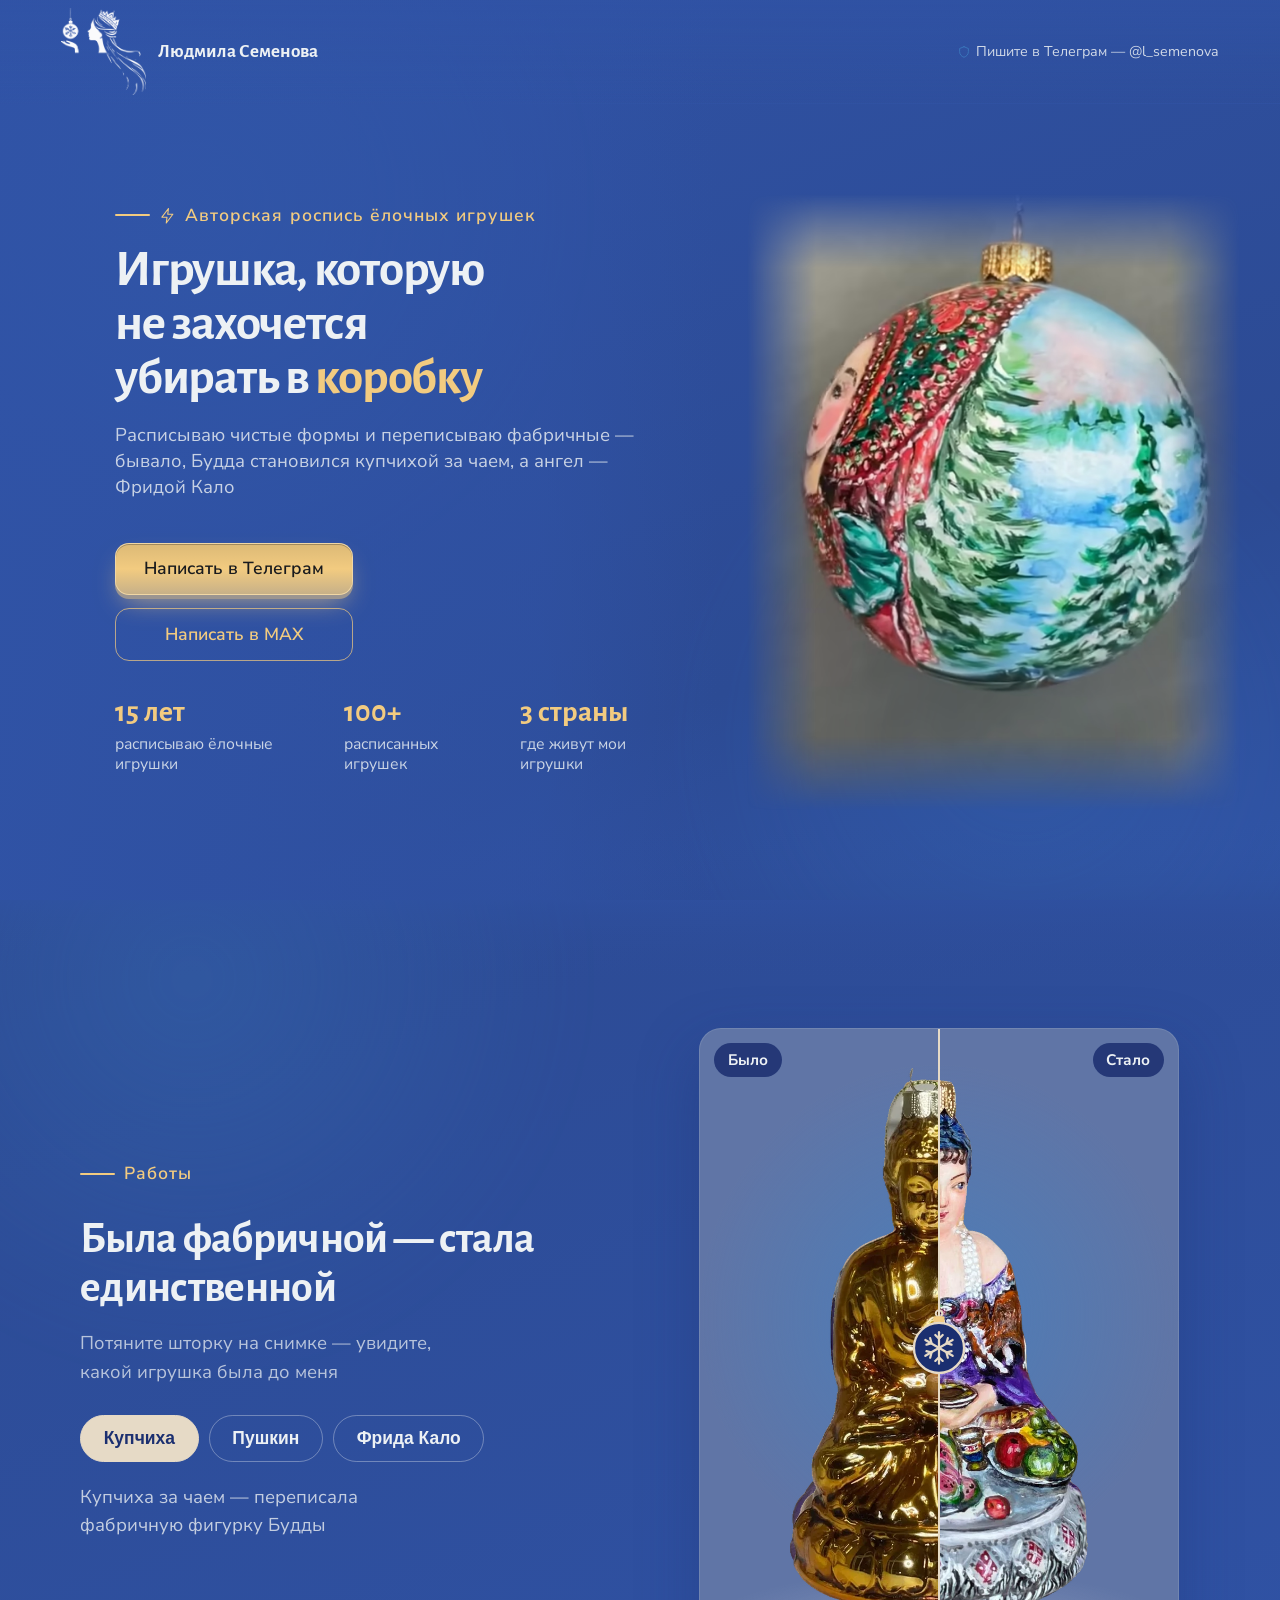
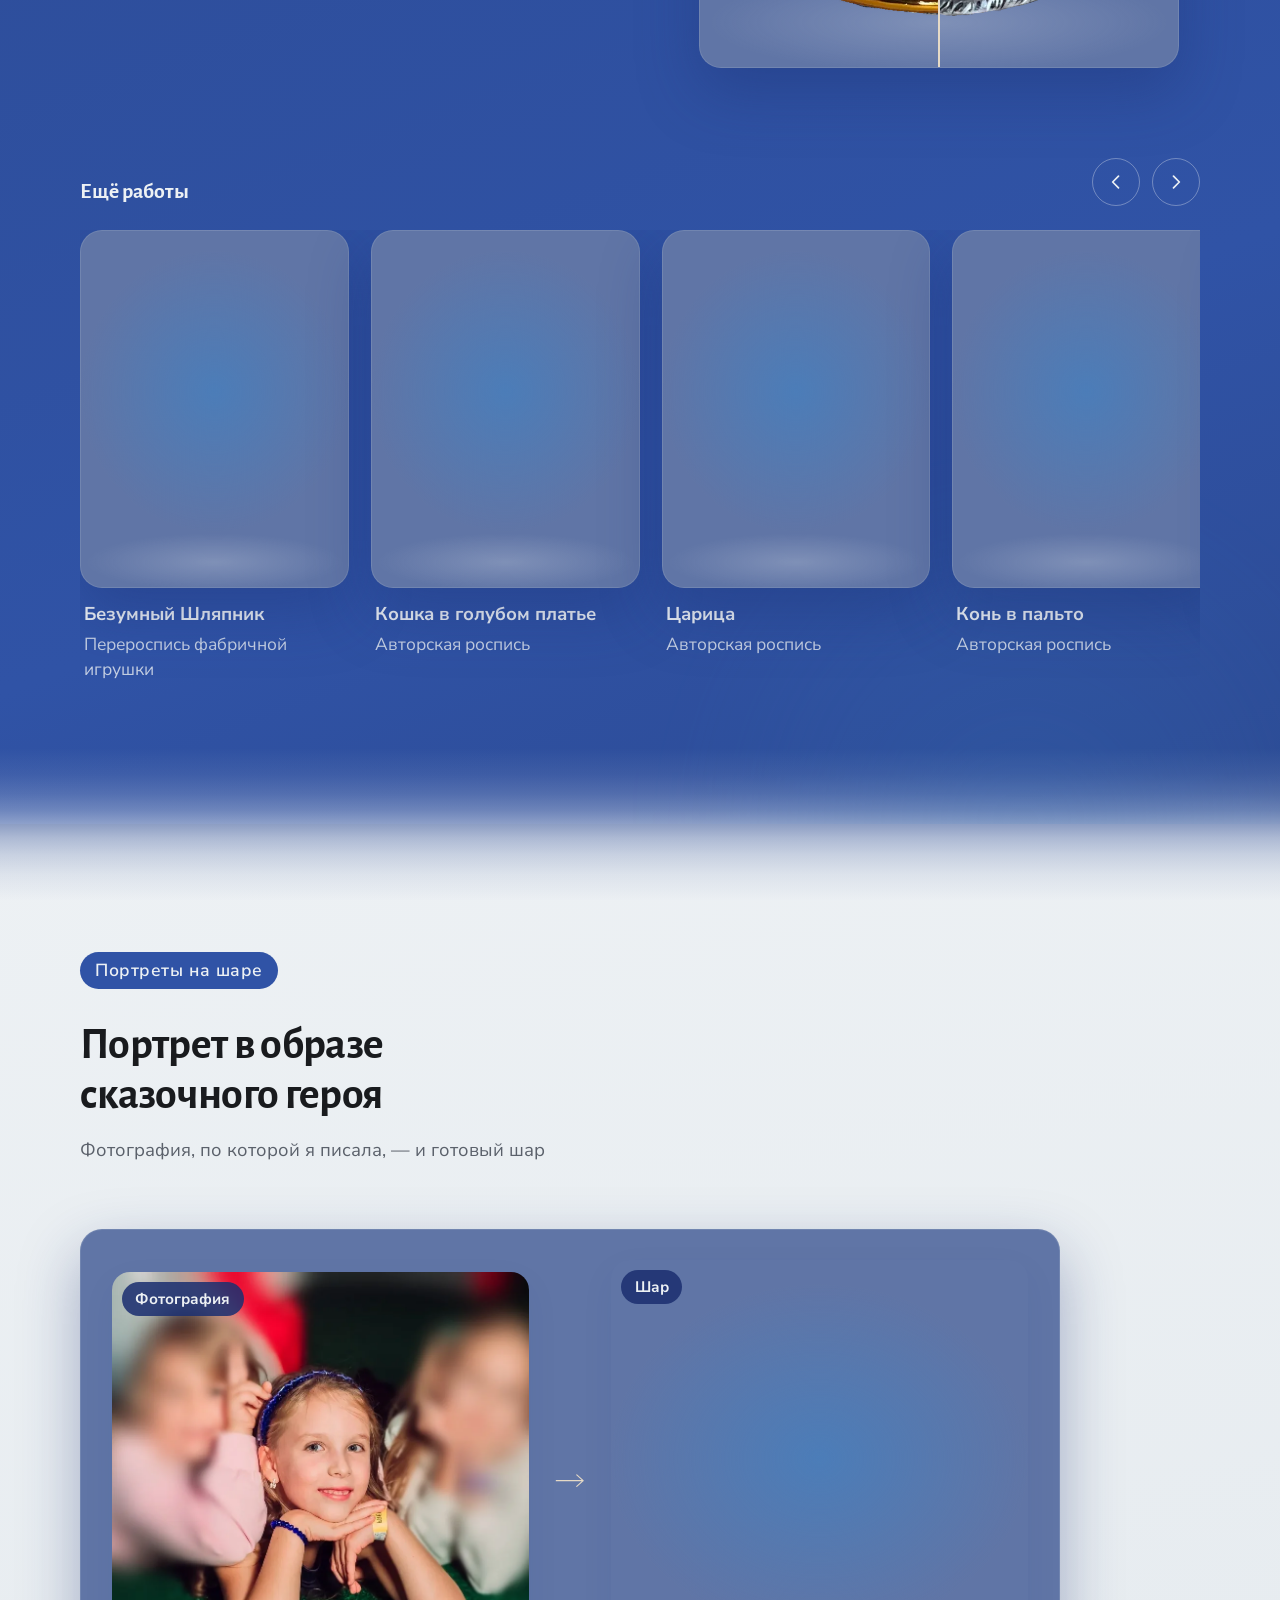
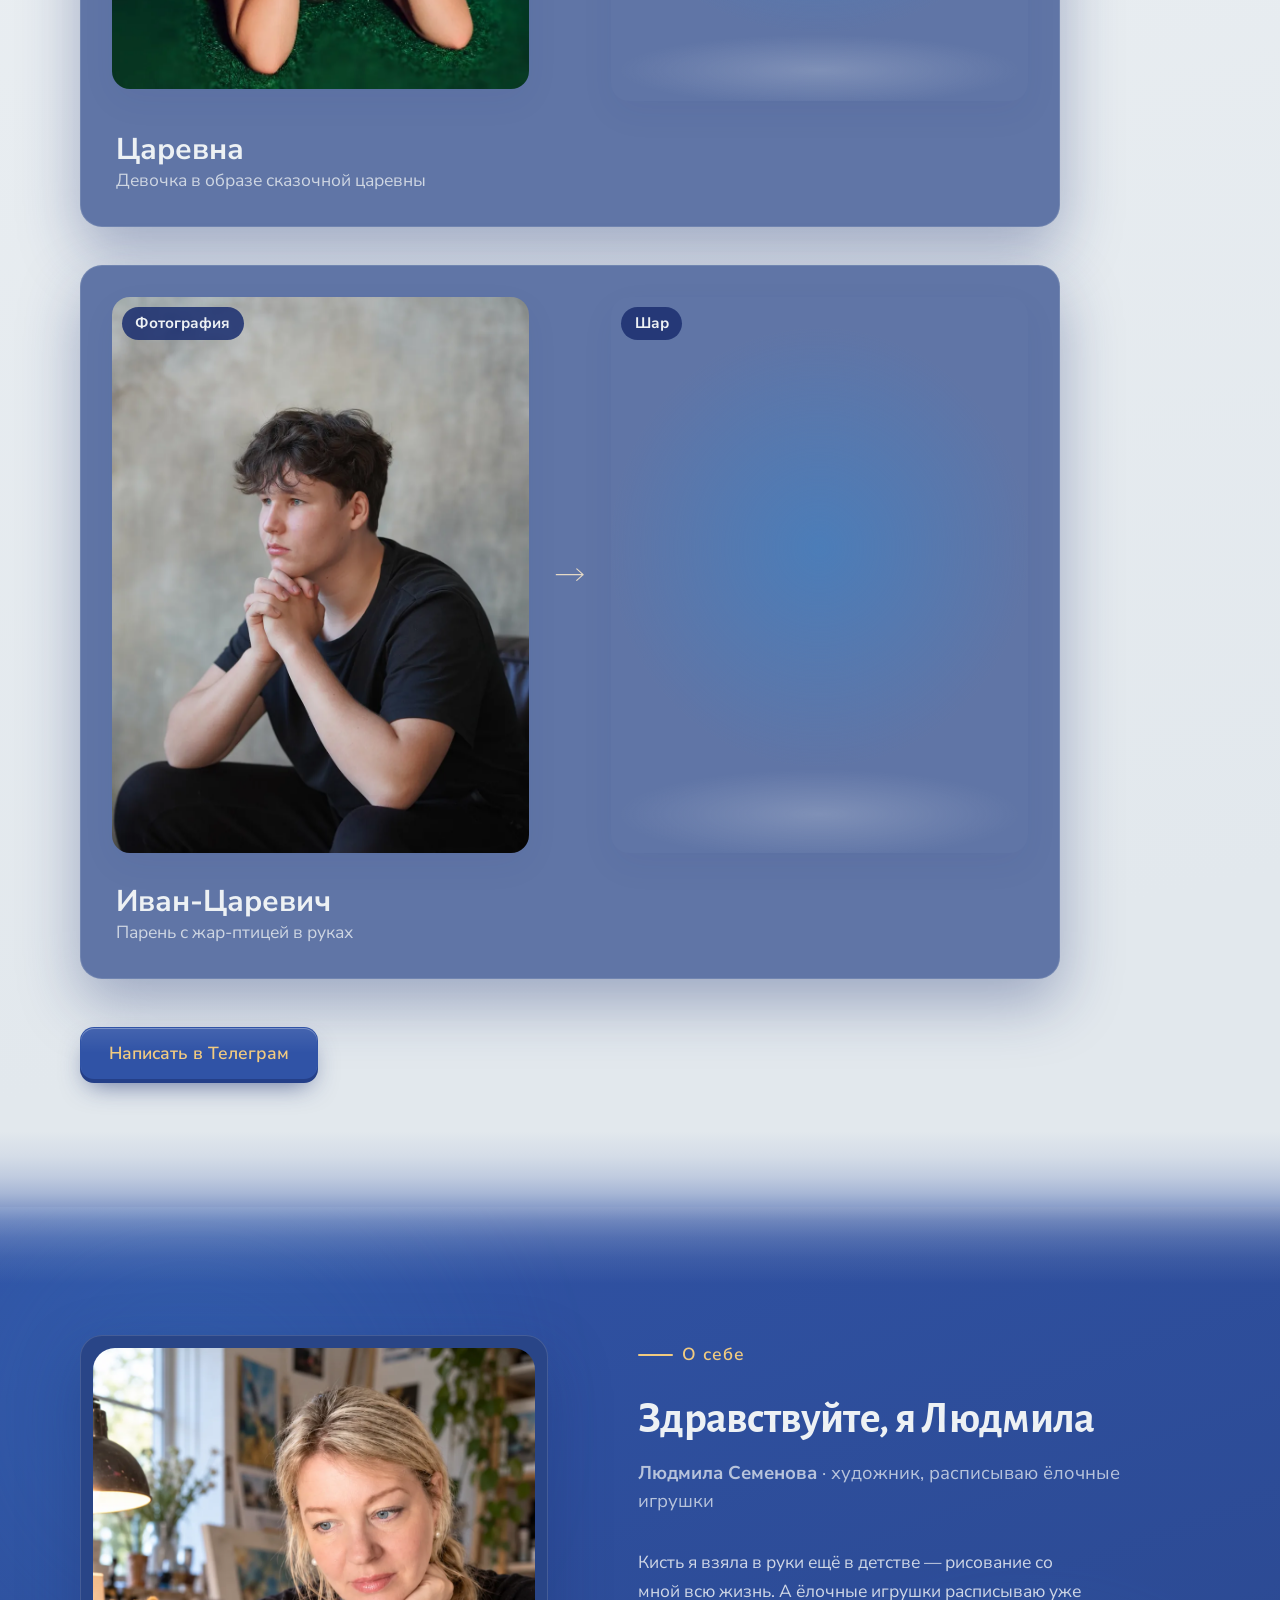
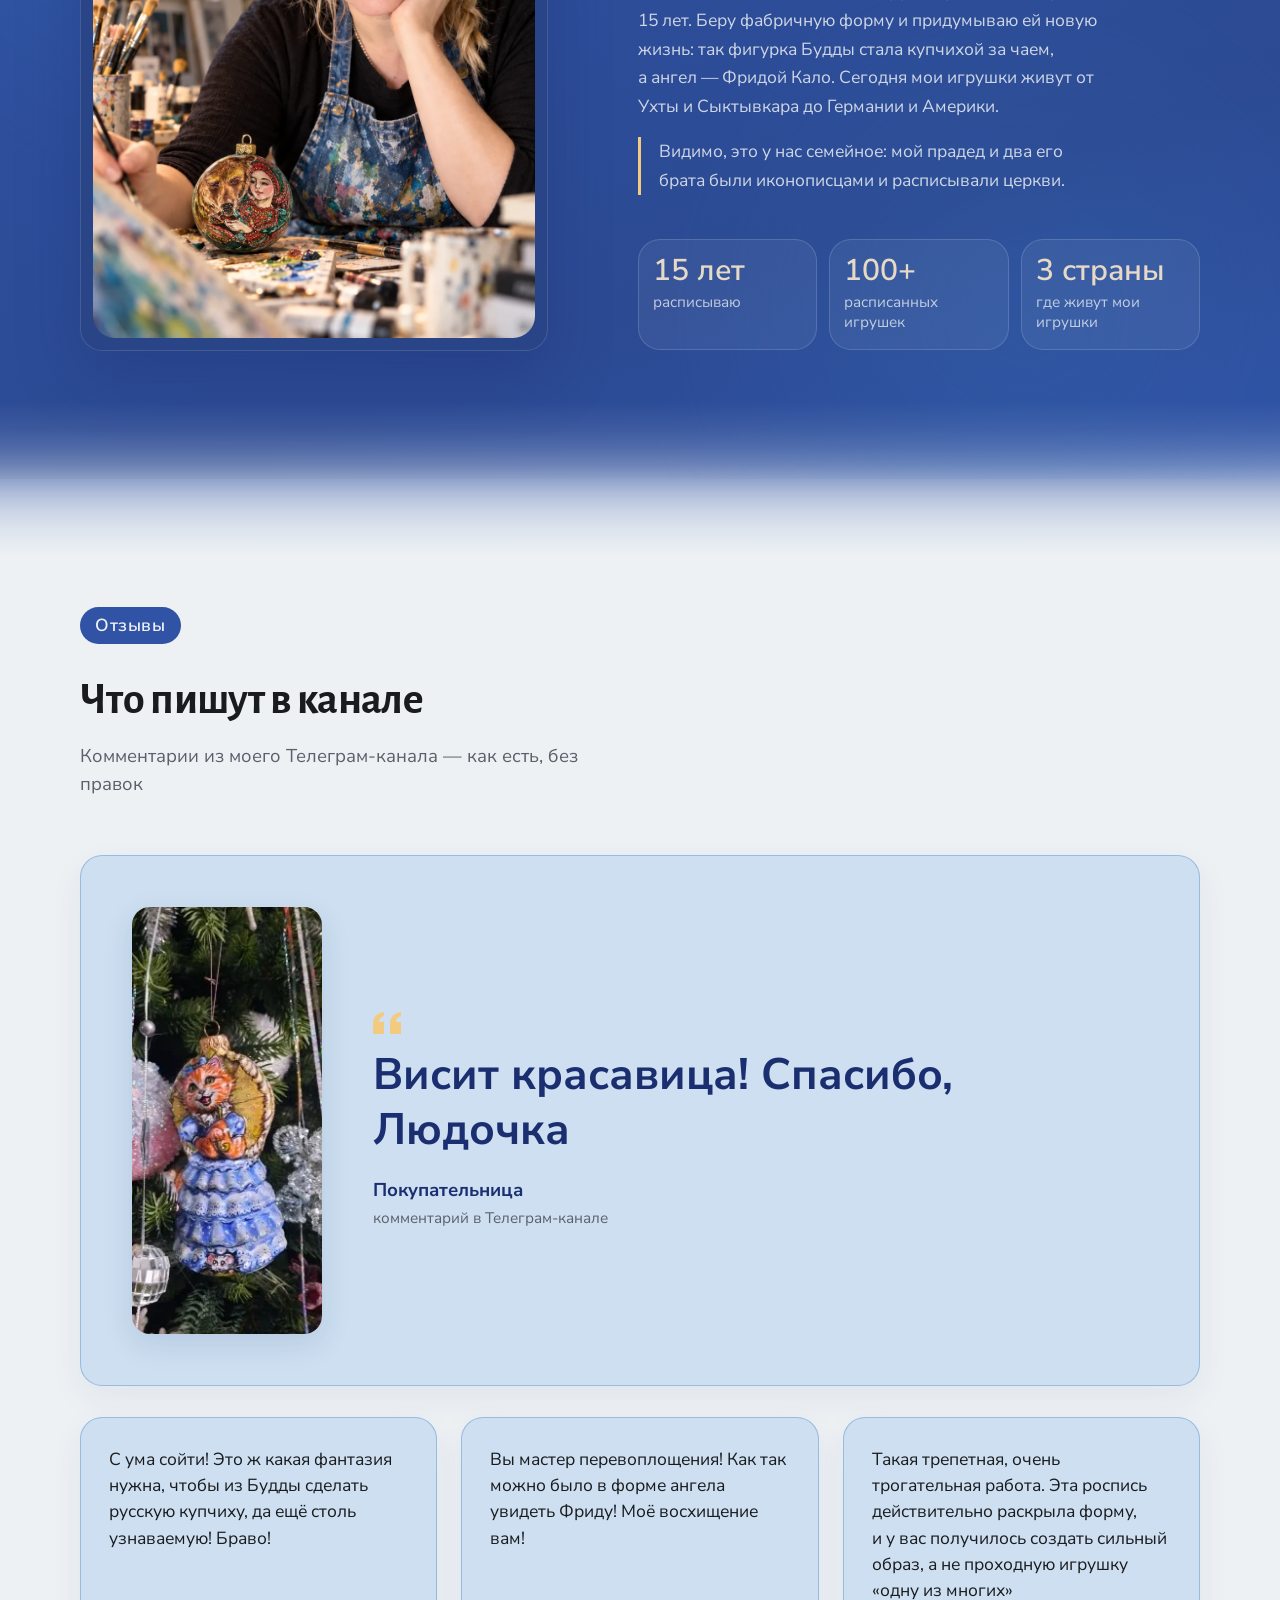
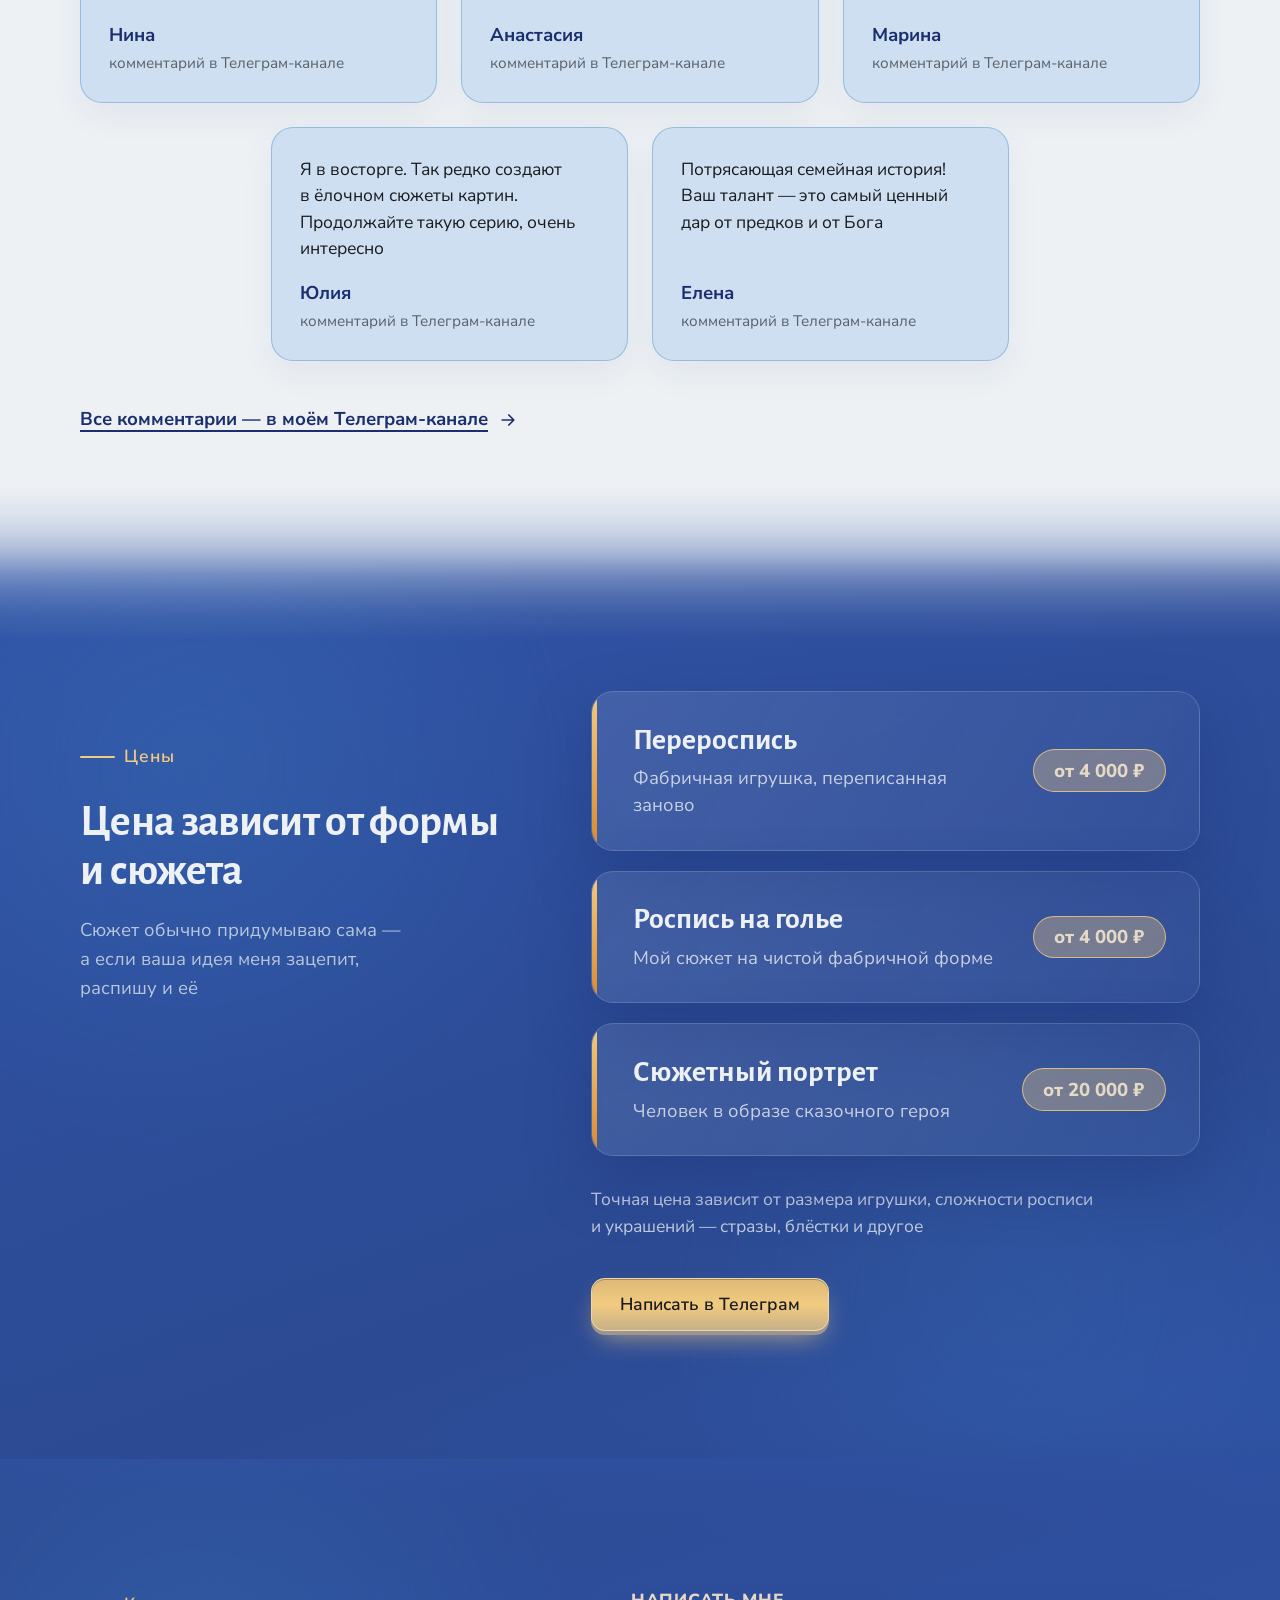
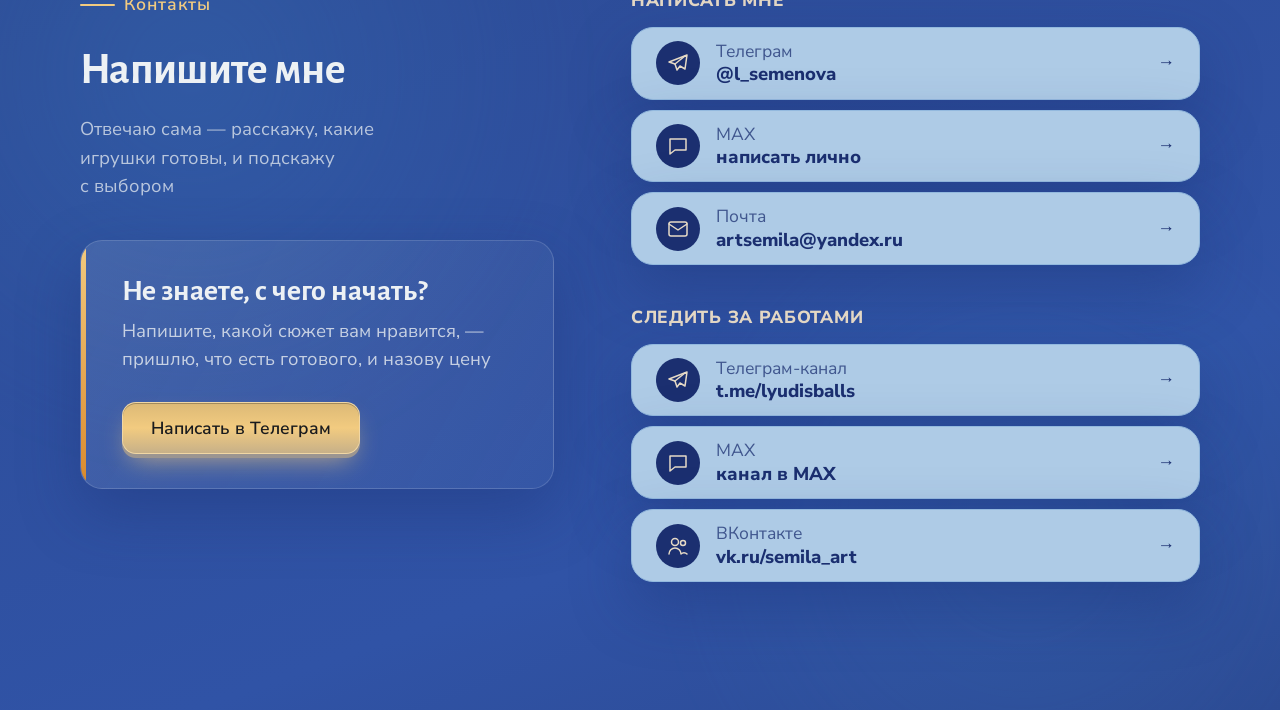
==== commit 5c982ef8: "Revert "Обновление 27.10 20:14 МСК" This reverts commit 5ab9da22eff5592680c59d0624905e4a1982229a." ====
--- a/index.html
+++ b/index.html
@@ -3,11 +3,11 @@
 <head>
 <meta charset="utf-8">
 <meta name="viewport" content="width=device-width, initial-scale=1">
-<title>Людмила Семенова — авторская роспись ёлочных игрушек</title>
+<title>Сайт собирается</title>
 <meta name="description" content="">
 <meta name="robots" content="noindex, nofollow">
 <link rel="canonical" href="https://lnsemenova.github.io/rospis/">
-<meta property="og:title" content="Людмила Семенова — авторская роспись ёлочных игрушек">
+<meta property="og:title" content="Сайт собирается">
 <meta property="og:description" content="">
 <meta property="og:type" content="website">
 <script type="application/ld+json">
@@ -28,7 +28,7 @@
 <link rel="preconnect" href="https://fonts.googleapis.com">
 <link rel="preconnect" href="https://fonts.gstatic.com" crossorigin>
 <link rel="stylesheet" href="https://fonts.googleapis.com/css2?family=Alegreya+Sans:wght@400;600;700&family=Nunito+Sans:wght@400;600&display=swap">
-<link rel="stylesheet" href="style.css">
+<link rel="stylesheet" href="style.css?v=0610t">
 <style>
 :root {
   --шрифт-заголовков: 'Alegreya Sans', 'Segoe UI', sans-serif;  --шрифт-текста: 'Nunito Sans', -apple-system, 'Segoe UI', sans-serif;
@@ -406,7 +406,6 @@
       </div>
     </div>
   </div>
-  <p class="реквизиты">ИП Семенова Людмила Николаевна · ИНН 110200774018 · ОГРНИП 326110000015313</p>
 </div>
 </section>
 <div class="липкая-кнопка липкая-кнопка--тёмная"><a class="кнопка кнопка--главная" href="https://t.me/l_semenova" target="_blank" rel="noopener">Написать в Телеграм</a></div>
--- a/style.css
+++ b/style.css
@@ -1816,6 +1816,7 @@
   #экран-03 .скоро { display: grid; place-items: center; text-align: center; padding: 12px; border: 2px dashed; font-size: var(--кегль-мелкий); }
   #экран-03 .действие { margin-top: clamp(32px, 4vw, 48px); }
 
+  #экран-03.светлый .кнопка--главная { background: var(--цвет-тёмный-фон); color: var(--цвет-тёплый); }
   #экран-03.светлый .пара { background: color-mix(in srgb, var(--цвет-тёмный-фон-3) 72%, var(--цвет-тёмный-текст) 28%); border: 1px solid color-mix(in srgb, var(--цвет-тёмный-текст) 12%, transparent); box-shadow: var(--тень-глубокая); }
   #экран-03.светлый .шар-фото { background: radial-gradient(ellipse 70% 55% at 50% 45%, color-mix(in srgb, var(--цвет-акцент) 60%, transparent), transparent 72%), radial-gradient(ellipse 60% 10% at 50% 93%, color-mix(in srgb, var(--цвет-тёмный-текст) 22%, transparent), transparent 80%), color-mix(in srgb, var(--цвет-тёмный-фон-3) 72%, var(--цвет-тёмный-текст) 28%); }
   #экран-03.светлый .ярлык { background: var(--цвет-стекло); color: var(--цвет-тёмный-текст); }
@@ -1962,8 +1963,7 @@
   }
 
 /* экран 07 */
-#экран-07 .реквизиты { margin: clamp(36px, 5vw, 64px) 0 0; font-size: var(--кегль-текст); line-height: 1.5; }
-  #экран-07 .связь { display: grid; grid-template-columns: minmax(0, 5fr) minmax(0, 6fr); gap: clamp(36px, 6vw, 88px); align-items: start; }
+#экран-07 .связь { display: grid; grid-template-columns: minmax(0, 5fr) minmax(0, 6fr); gap: clamp(36px, 6vw, 88px); align-items: start; }
   #экран-07 .связь__слева h2 { margin: 0 0 20px; }
   #экран-07 .связь__слева .лид { margin: 0 0 clamp(26px, 3vw, 40px); max-width: 30ch; }
   #экран-07 .приглашение { position: relative; padding: clamp(24px, 2.6vw, 34px) clamp(24px, 2.8vw, 36px) clamp(24px, 2.6vw, 34px) clamp(32px, 3.2vw, 44px);
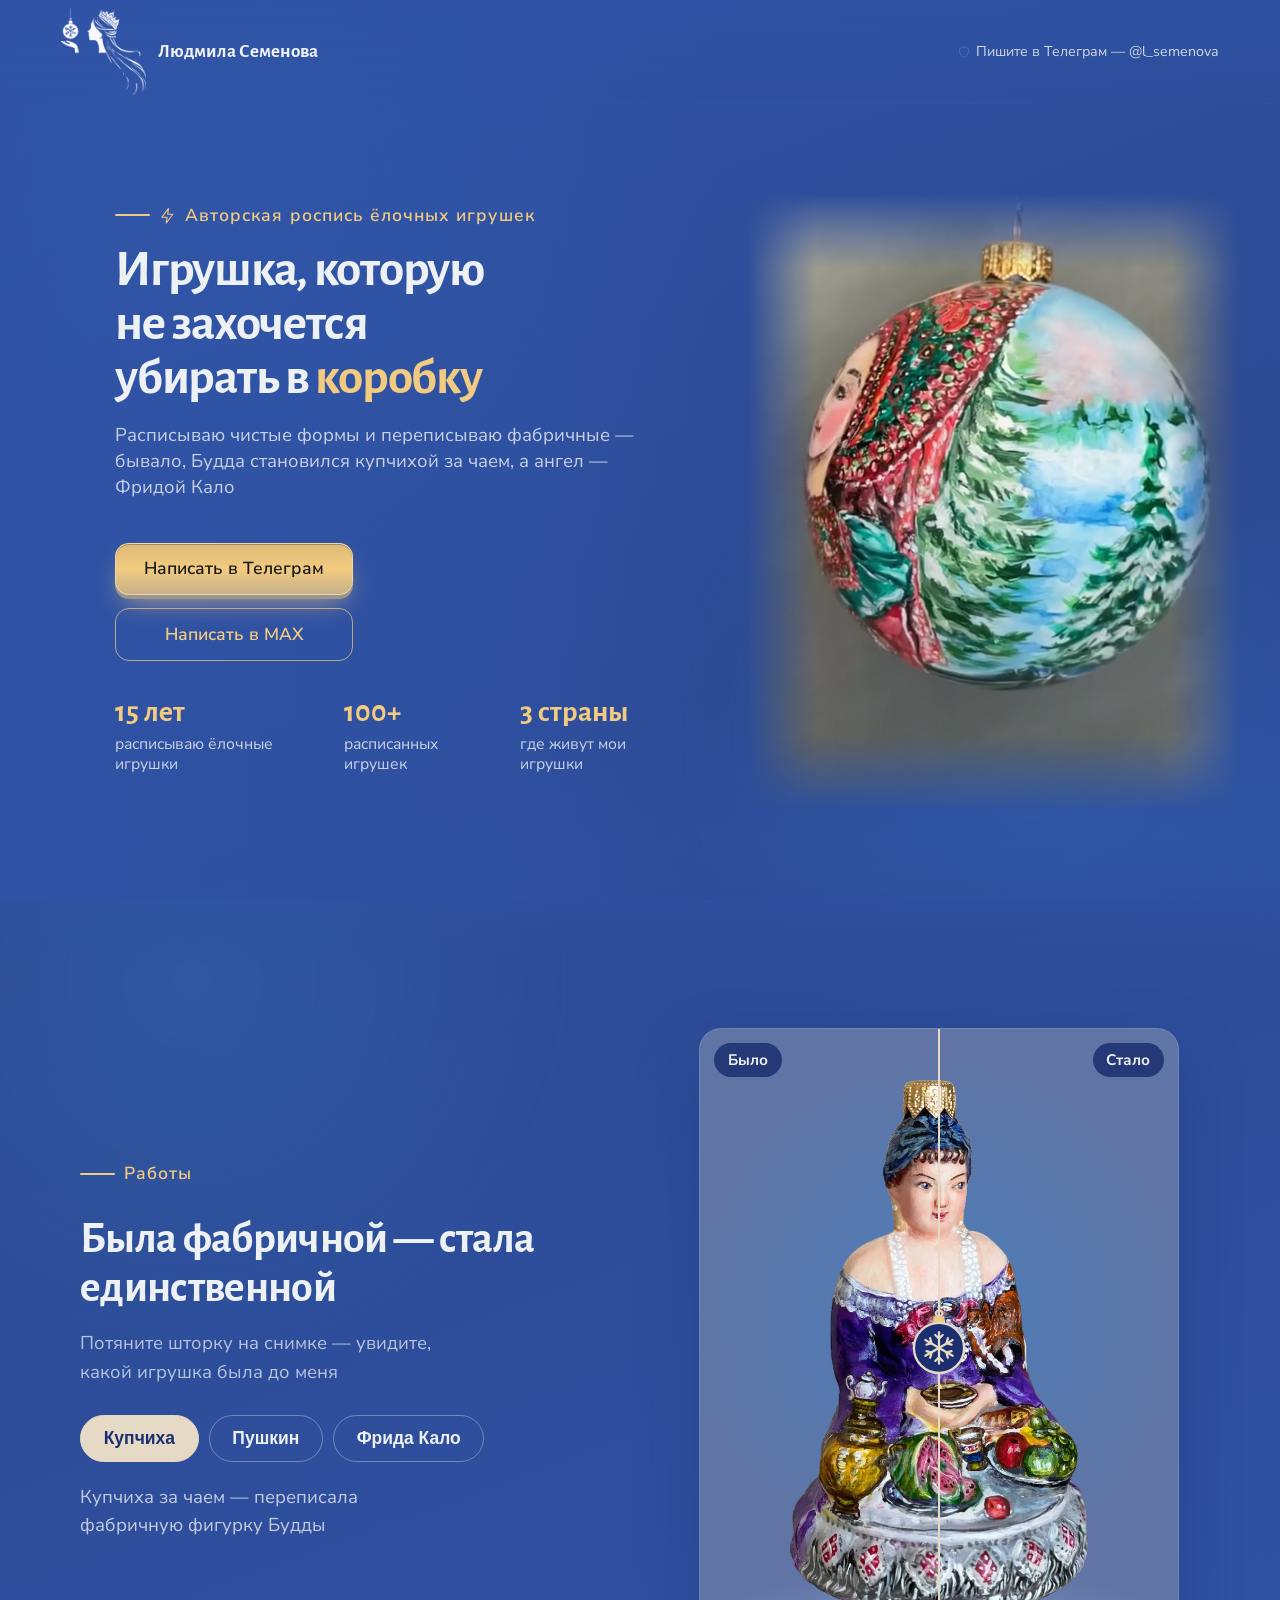
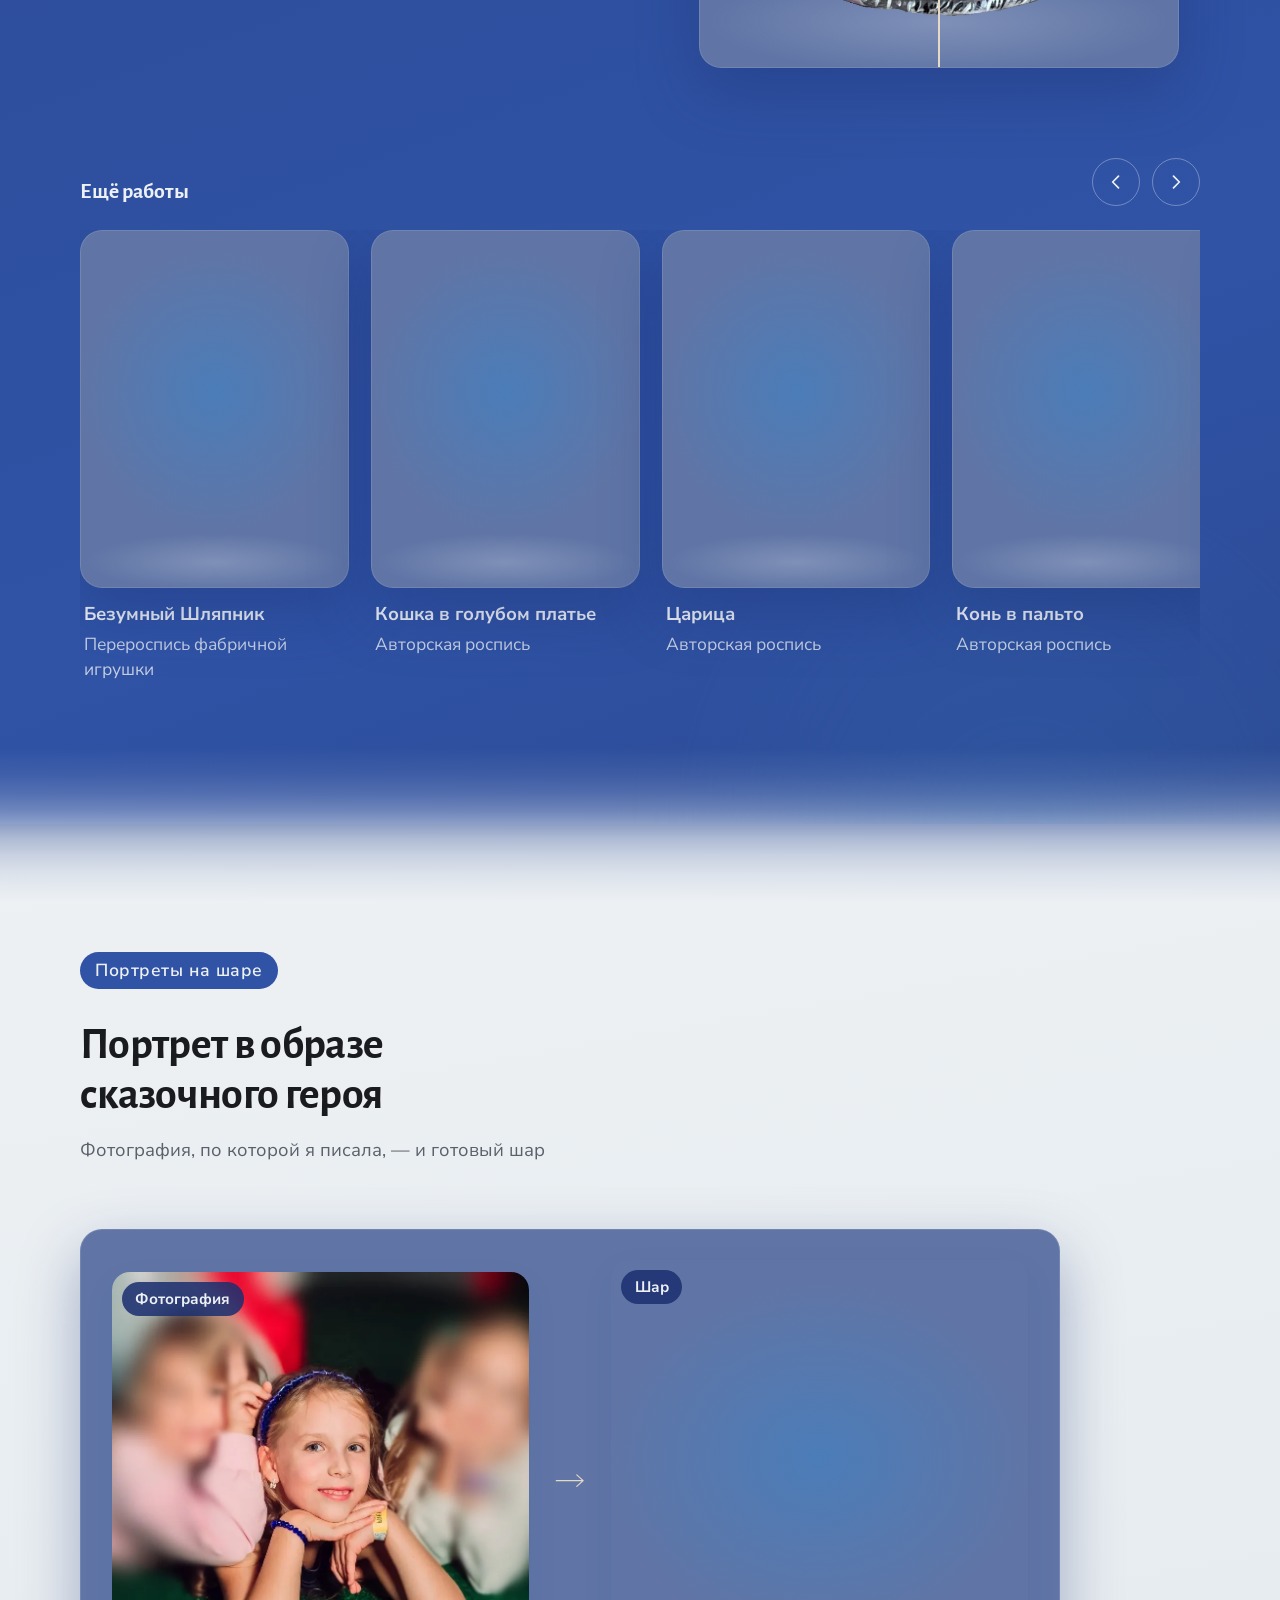
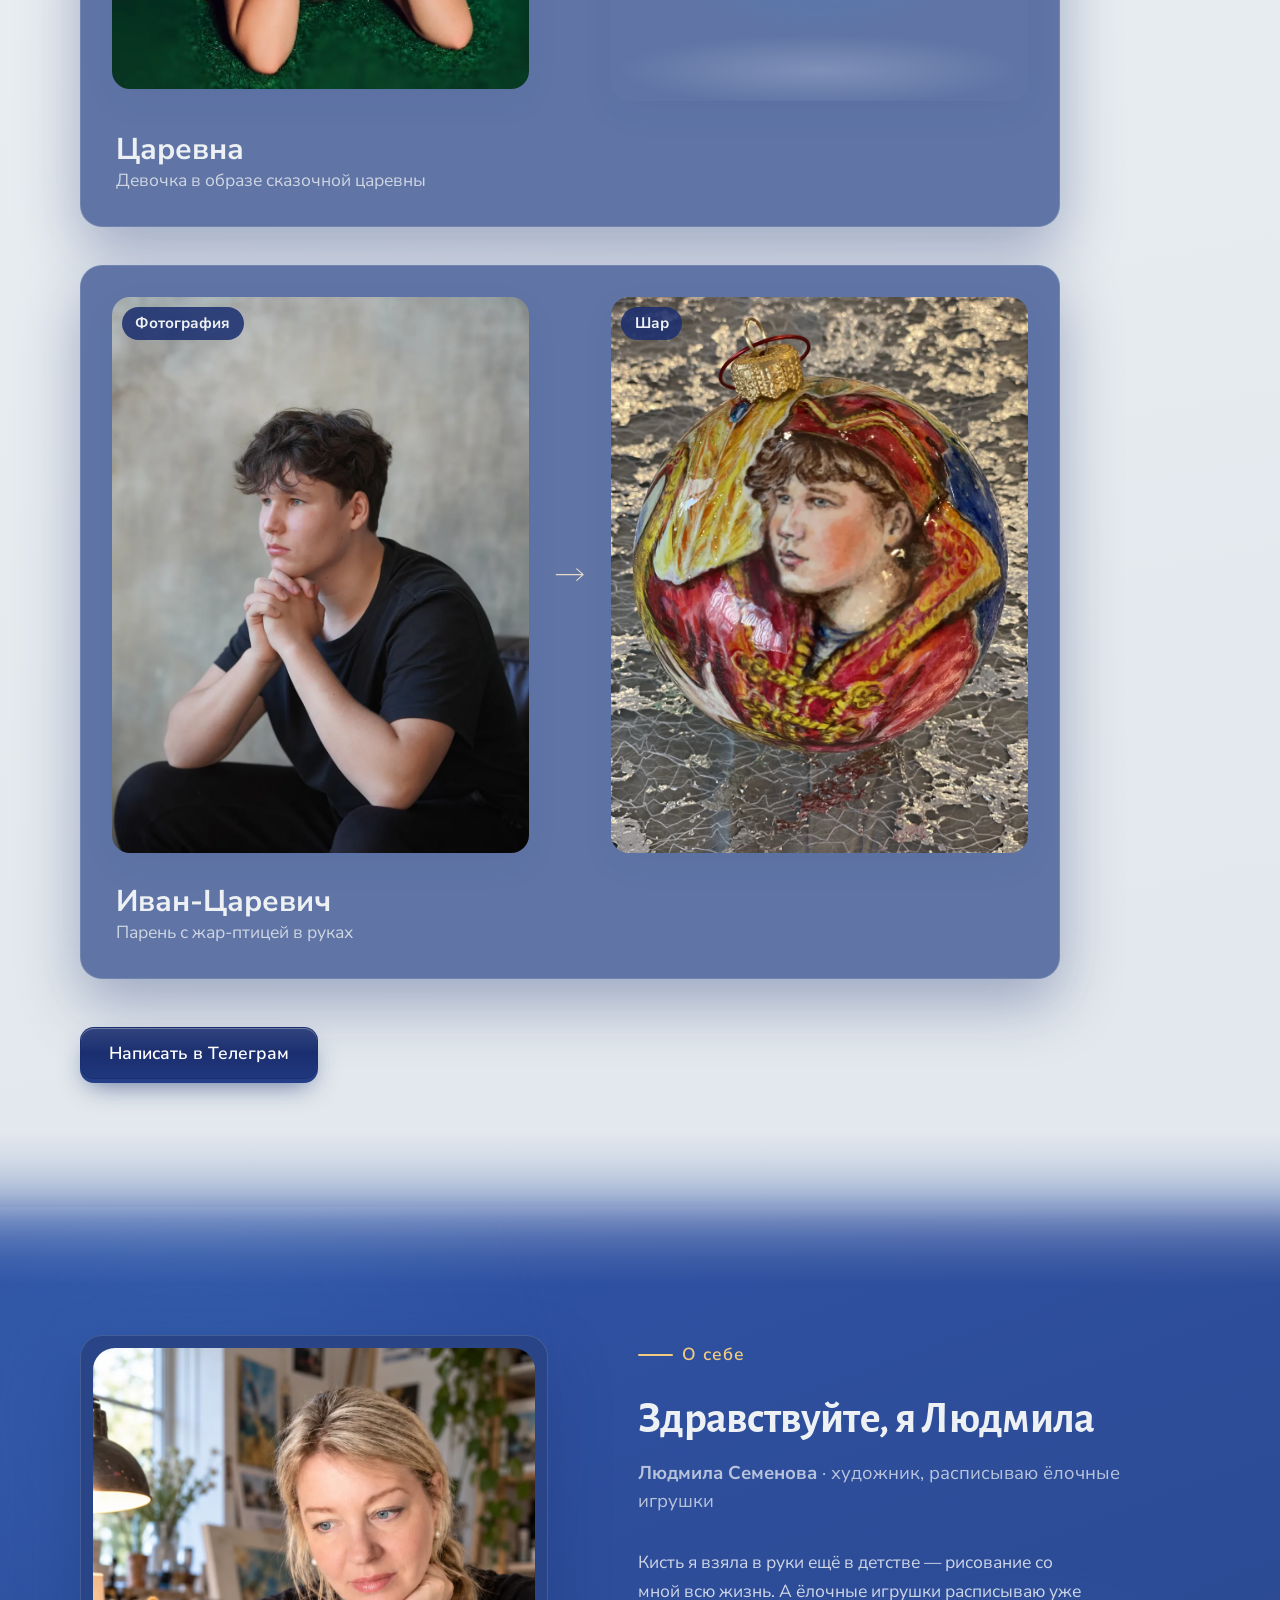
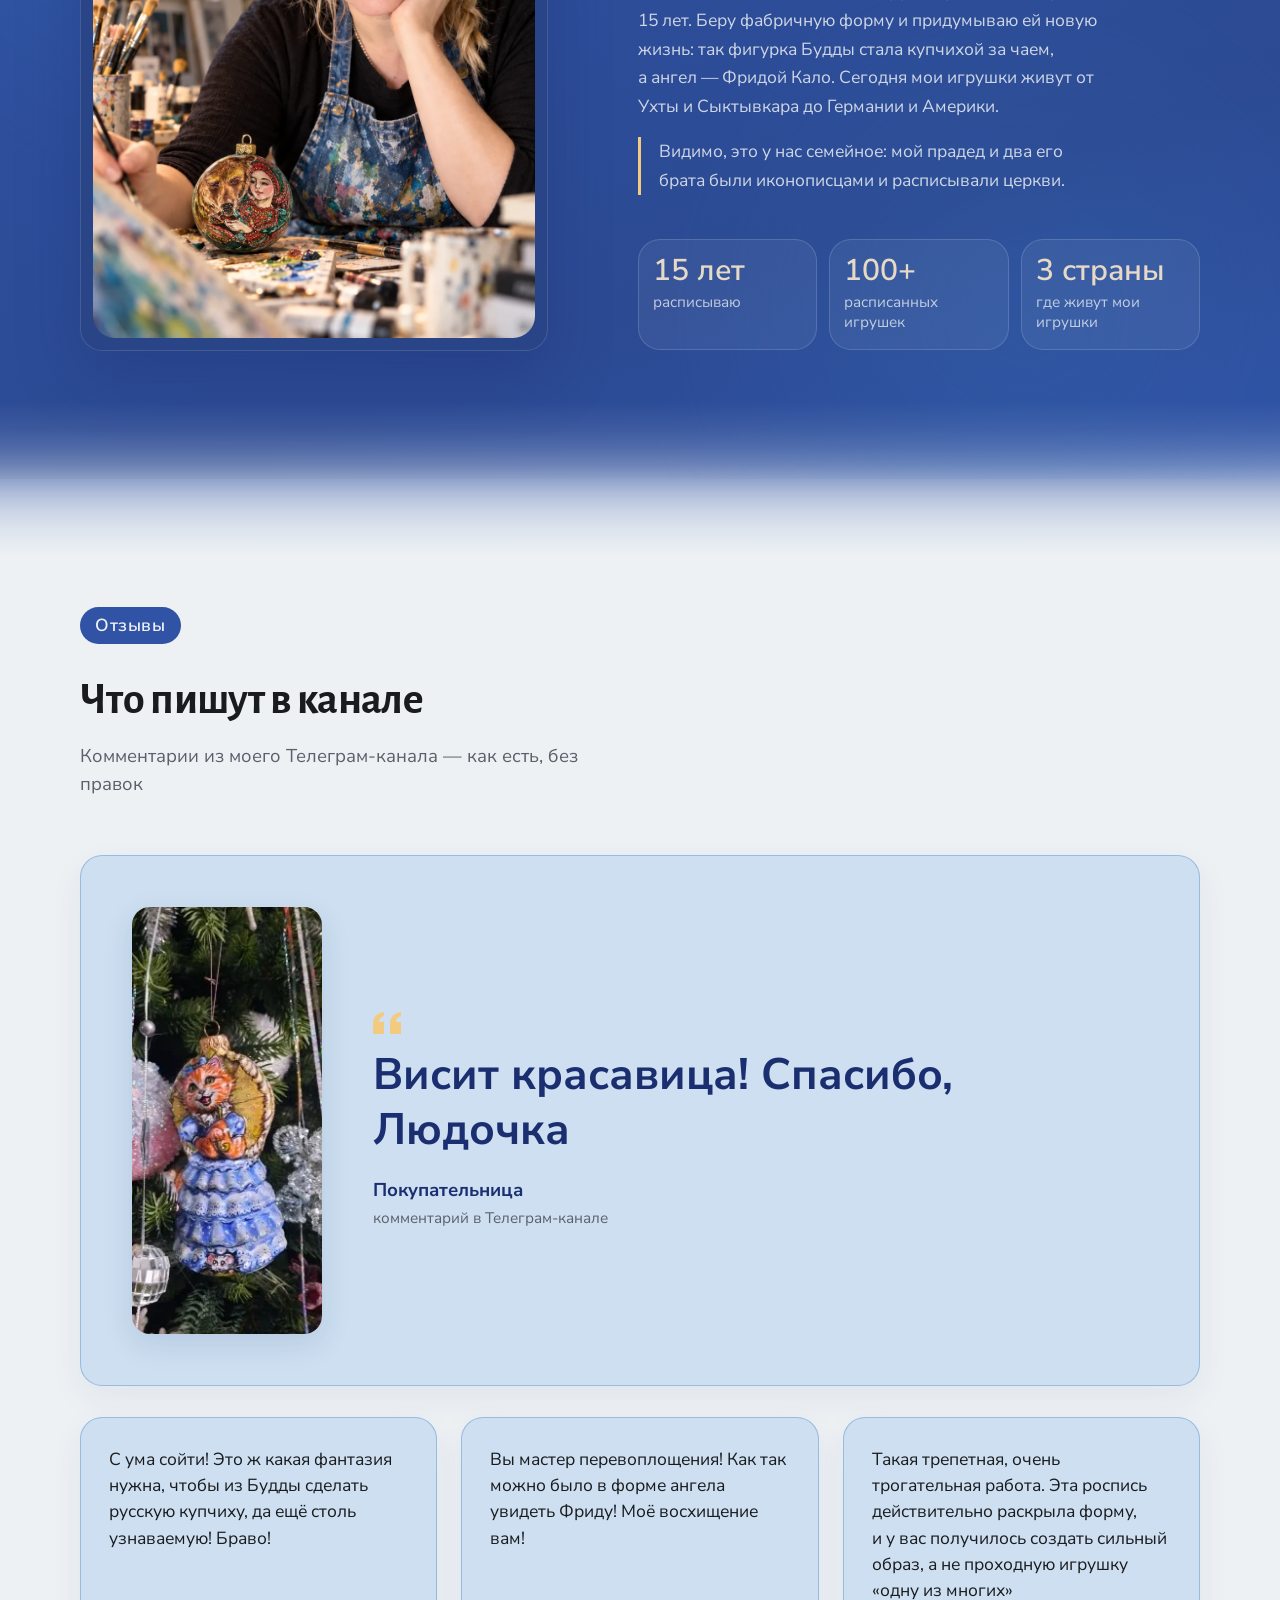
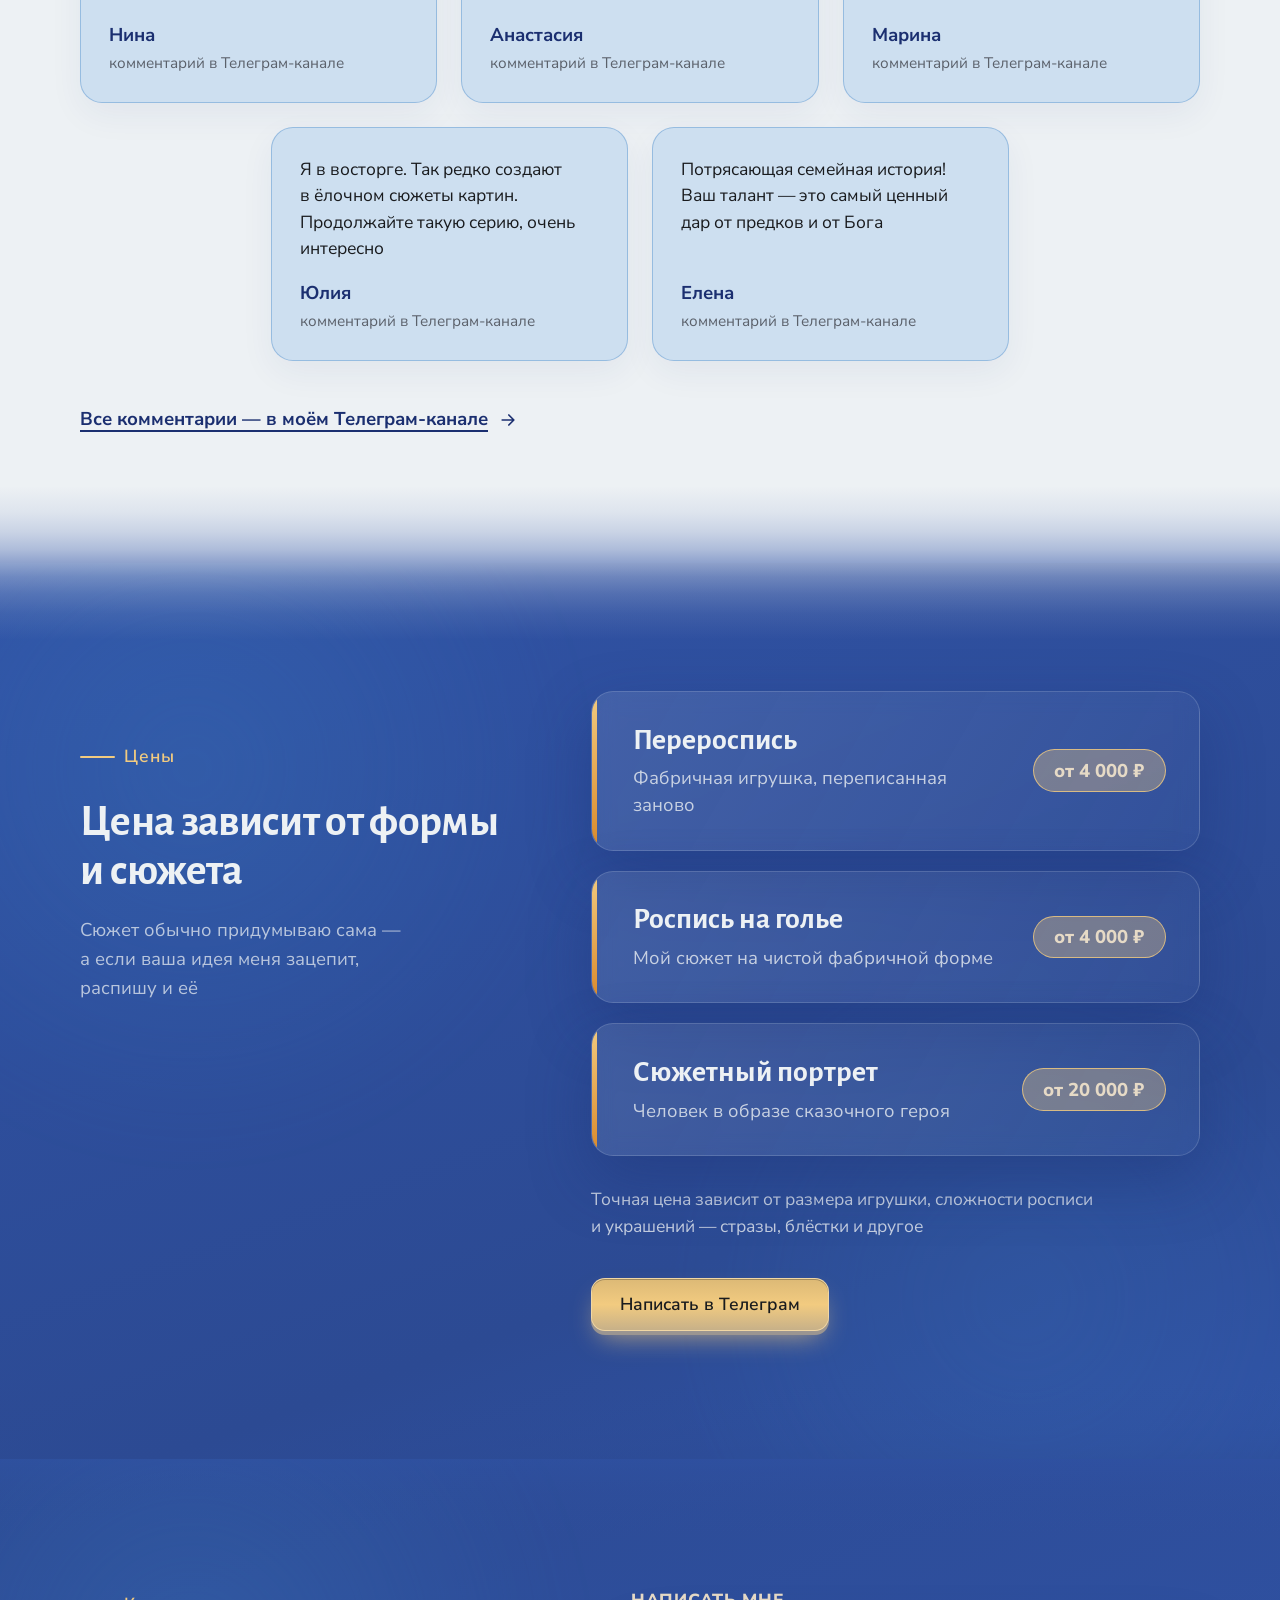
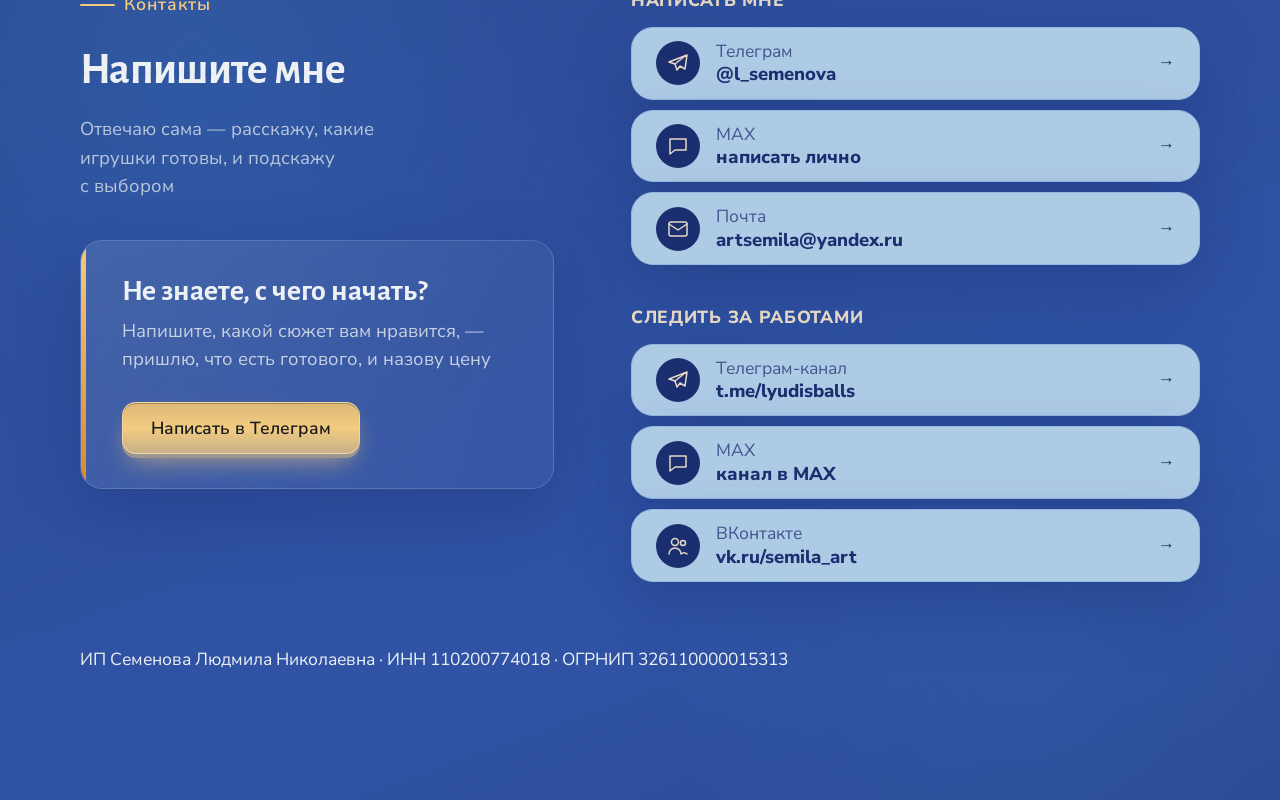
==== commit c8ea45ef: "Обновление 27.10 20:30 МСК" ====
--- a/index.html
+++ b/index.html
@@ -3,11 +3,11 @@
 <head>
 <meta charset="utf-8">
 <meta name="viewport" content="width=device-width, initial-scale=1">
-<title>Сайт собирается</title>
+<title>Людмила Семенова — авторская роспись ёлочных игрушек</title>
 <meta name="description" content="">
 <meta name="robots" content="noindex, nofollow">
 <link rel="canonical" href="https://lnsemenova.github.io/rospis/">
-<meta property="og:title" content="Сайт собирается">
+<meta property="og:title" content="Людмила Семенова — авторская роспись ёлочных игрушек">
 <meta property="og:description" content="">
 <meta property="og:type" content="website">
 <script type="application/ld+json">
@@ -28,7 +28,7 @@
 <link rel="preconnect" href="https://fonts.googleapis.com">
 <link rel="preconnect" href="https://fonts.gstatic.com" crossorigin>
 <link rel="stylesheet" href="https://fonts.googleapis.com/css2?family=Alegreya+Sans:wght@400;600;700&family=Nunito+Sans:wght@400;600&display=swap">
-<link rel="stylesheet" href="style.css?v=0610t">
+<link rel="stylesheet" href="style.css">
 <style>
 :root {
   --шрифт-заголовков: 'Alegreya Sans', 'Segoe UI', sans-serif;  --шрифт-текста: 'Nunito Sans', -apple-system, 'Segoe UI', sans-serif;
@@ -406,6 +406,7 @@
       </div>
     </div>
   </div>
+  <p class="реквизиты">ИП Семенова Людмила Николаевна · ИНН 110200774018 · ОГРНИП 326110000015313</p>
 </div>
 </section>
 <div class="липкая-кнопка липкая-кнопка--тёмная"><a class="кнопка кнопка--главная" href="https://t.me/l_semenova" target="_blank" rel="noopener">Написать в Телеграм</a></div>
--- a/style.css
+++ b/style.css
@@ -1816,7 +1816,6 @@
   #экран-03 .скоро { display: grid; place-items: center; text-align: center; padding: 12px; border: 2px dashed; font-size: var(--кегль-мелкий); }
   #экран-03 .действие { margin-top: clamp(32px, 4vw, 48px); }
 
-  #экран-03.светлый .кнопка--главная { background: var(--цвет-тёмный-фон); color: var(--цвет-тёплый); }
   #экран-03.светлый .пара { background: color-mix(in srgb, var(--цвет-тёмный-фон-3) 72%, var(--цвет-тёмный-текст) 28%); border: 1px solid color-mix(in srgb, var(--цвет-тёмный-текст) 12%, transparent); box-shadow: var(--тень-глубокая); }
   #экран-03.светлый .шар-фото { background: radial-gradient(ellipse 70% 55% at 50% 45%, color-mix(in srgb, var(--цвет-акцент) 60%, transparent), transparent 72%), radial-gradient(ellipse 60% 10% at 50% 93%, color-mix(in srgb, var(--цвет-тёмный-текст) 22%, transparent), transparent 80%), color-mix(in srgb, var(--цвет-тёмный-фон-3) 72%, var(--цвет-тёмный-текст) 28%); }
   #экран-03.светлый .ярлык { background: var(--цвет-стекло); color: var(--цвет-тёмный-текст); }
@@ -1963,7 +1962,8 @@
   }
 
 /* экран 07 */
-#экран-07 .связь { display: grid; grid-template-columns: minmax(0, 5fr) minmax(0, 6fr); gap: clamp(36px, 6vw, 88px); align-items: start; }
+#экран-07 .реквизиты { margin: clamp(36px, 5vw, 64px) 0 0; font-size: var(--кегль-текст); line-height: 1.5; }
+  #экран-07 .связь { display: grid; grid-template-columns: minmax(0, 5fr) minmax(0, 6fr); gap: clamp(36px, 6vw, 88px); align-items: start; }
   #экран-07 .связь__слева h2 { margin: 0 0 20px; }
   #экран-07 .связь__слева .лид { margin: 0 0 clamp(26px, 3vw, 40px); max-width: 30ch; }
   #экран-07 .приглашение { position: relative; padding: clamp(24px, 2.6vw, 34px) clamp(24px, 2.8vw, 36px) clamp(24px, 2.6vw, 34px) clamp(32px, 3.2vw, 44px);
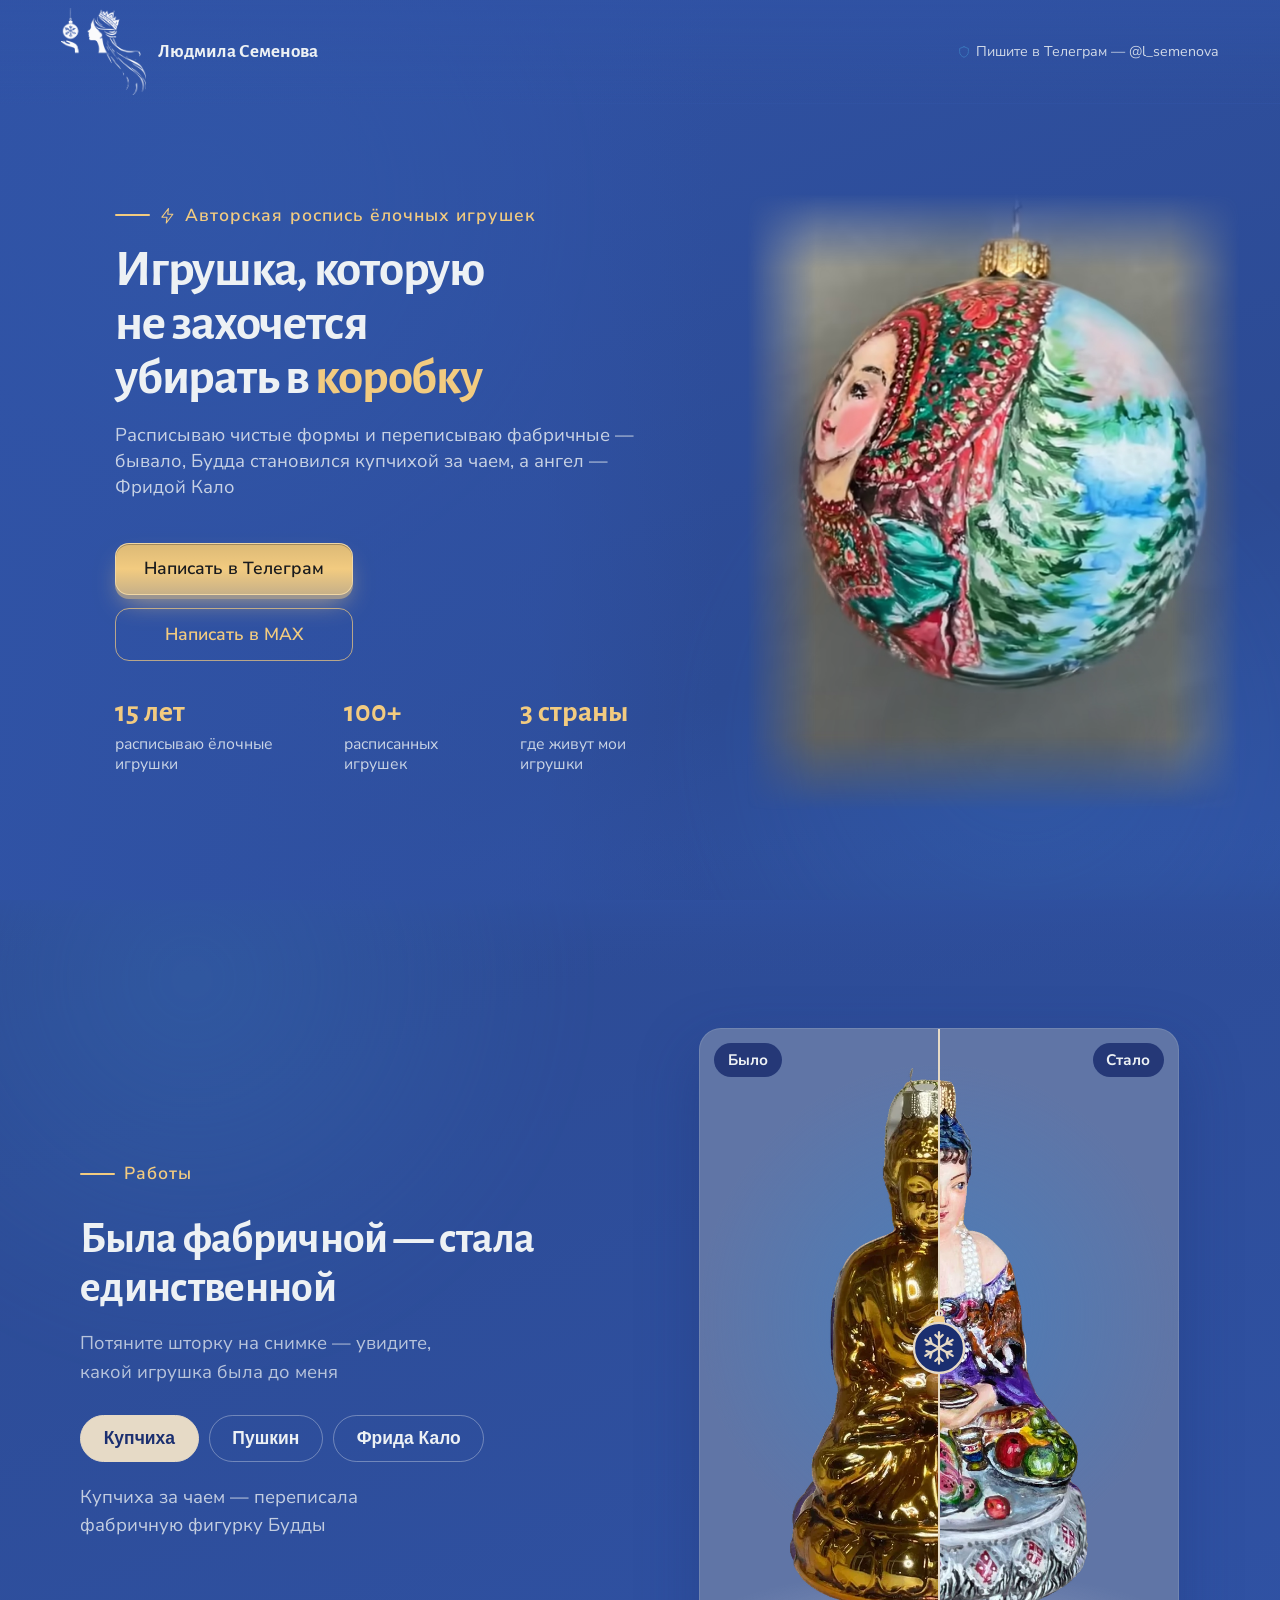
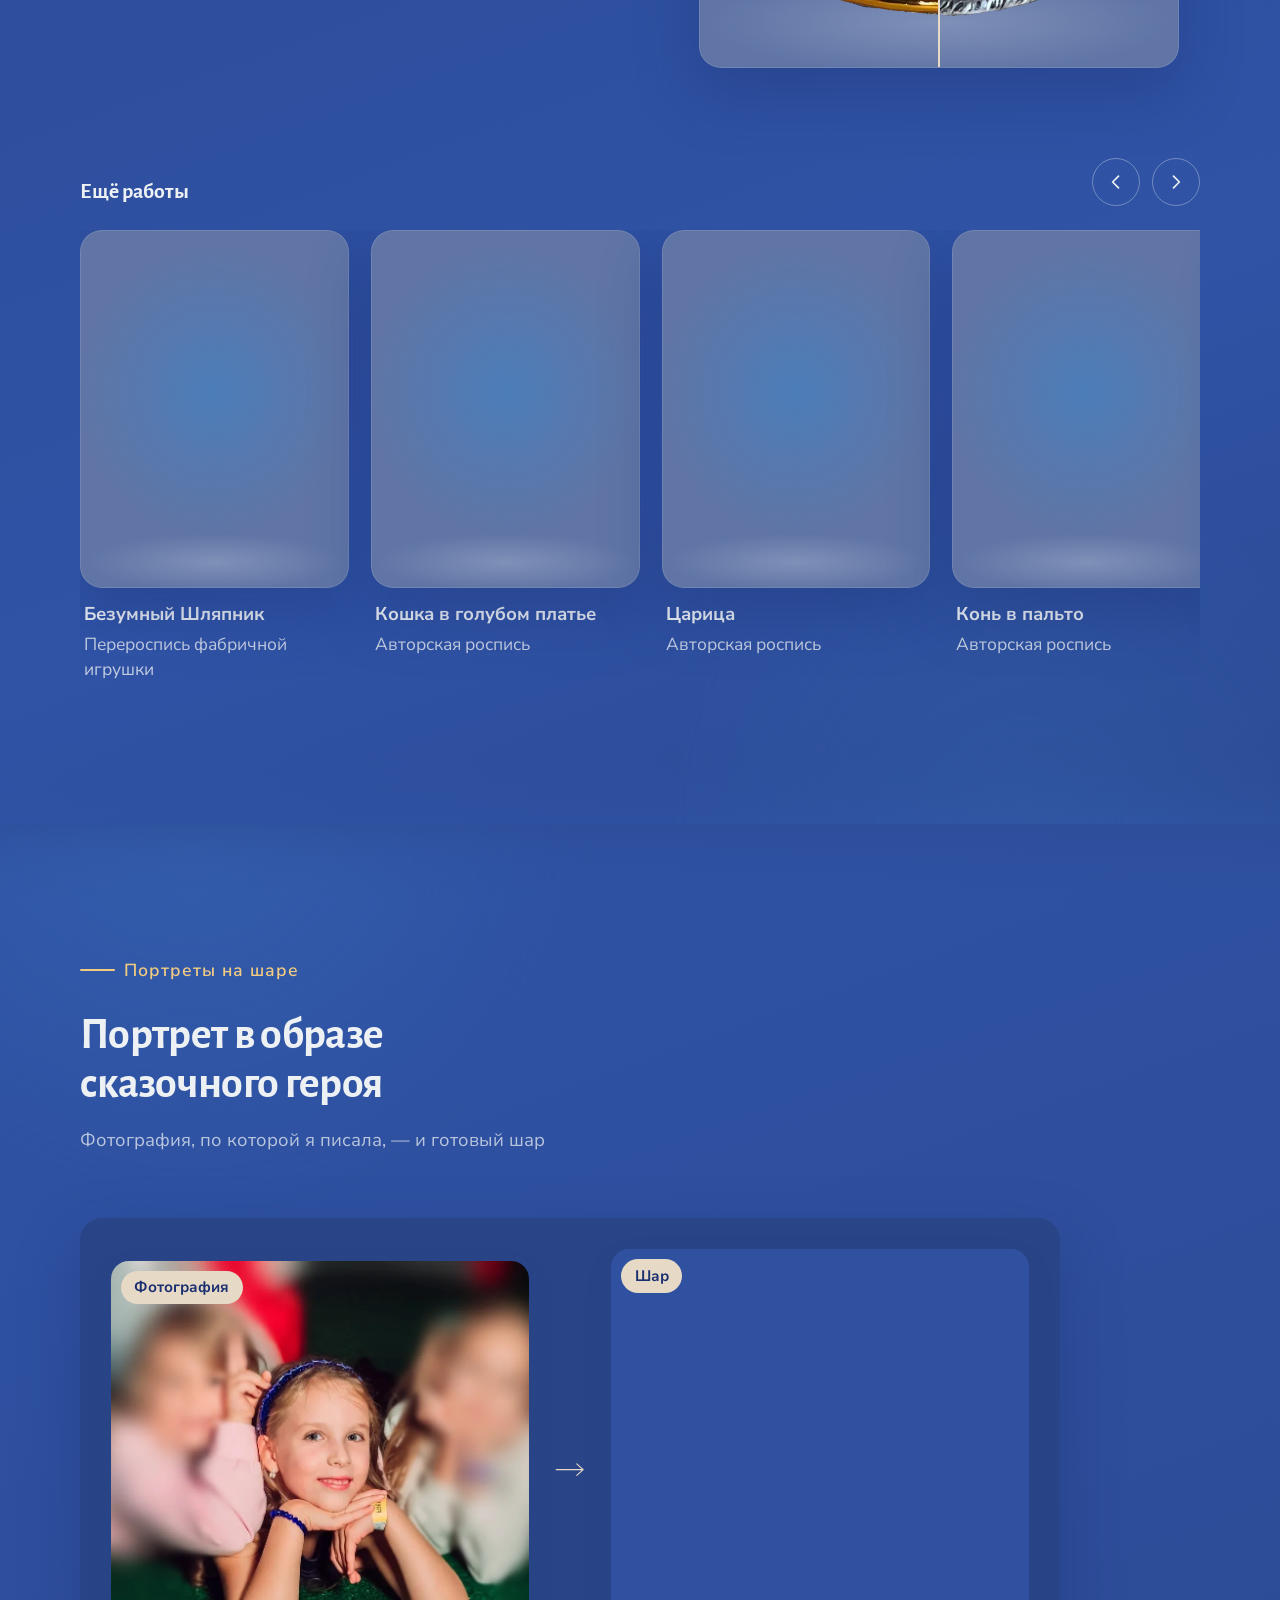
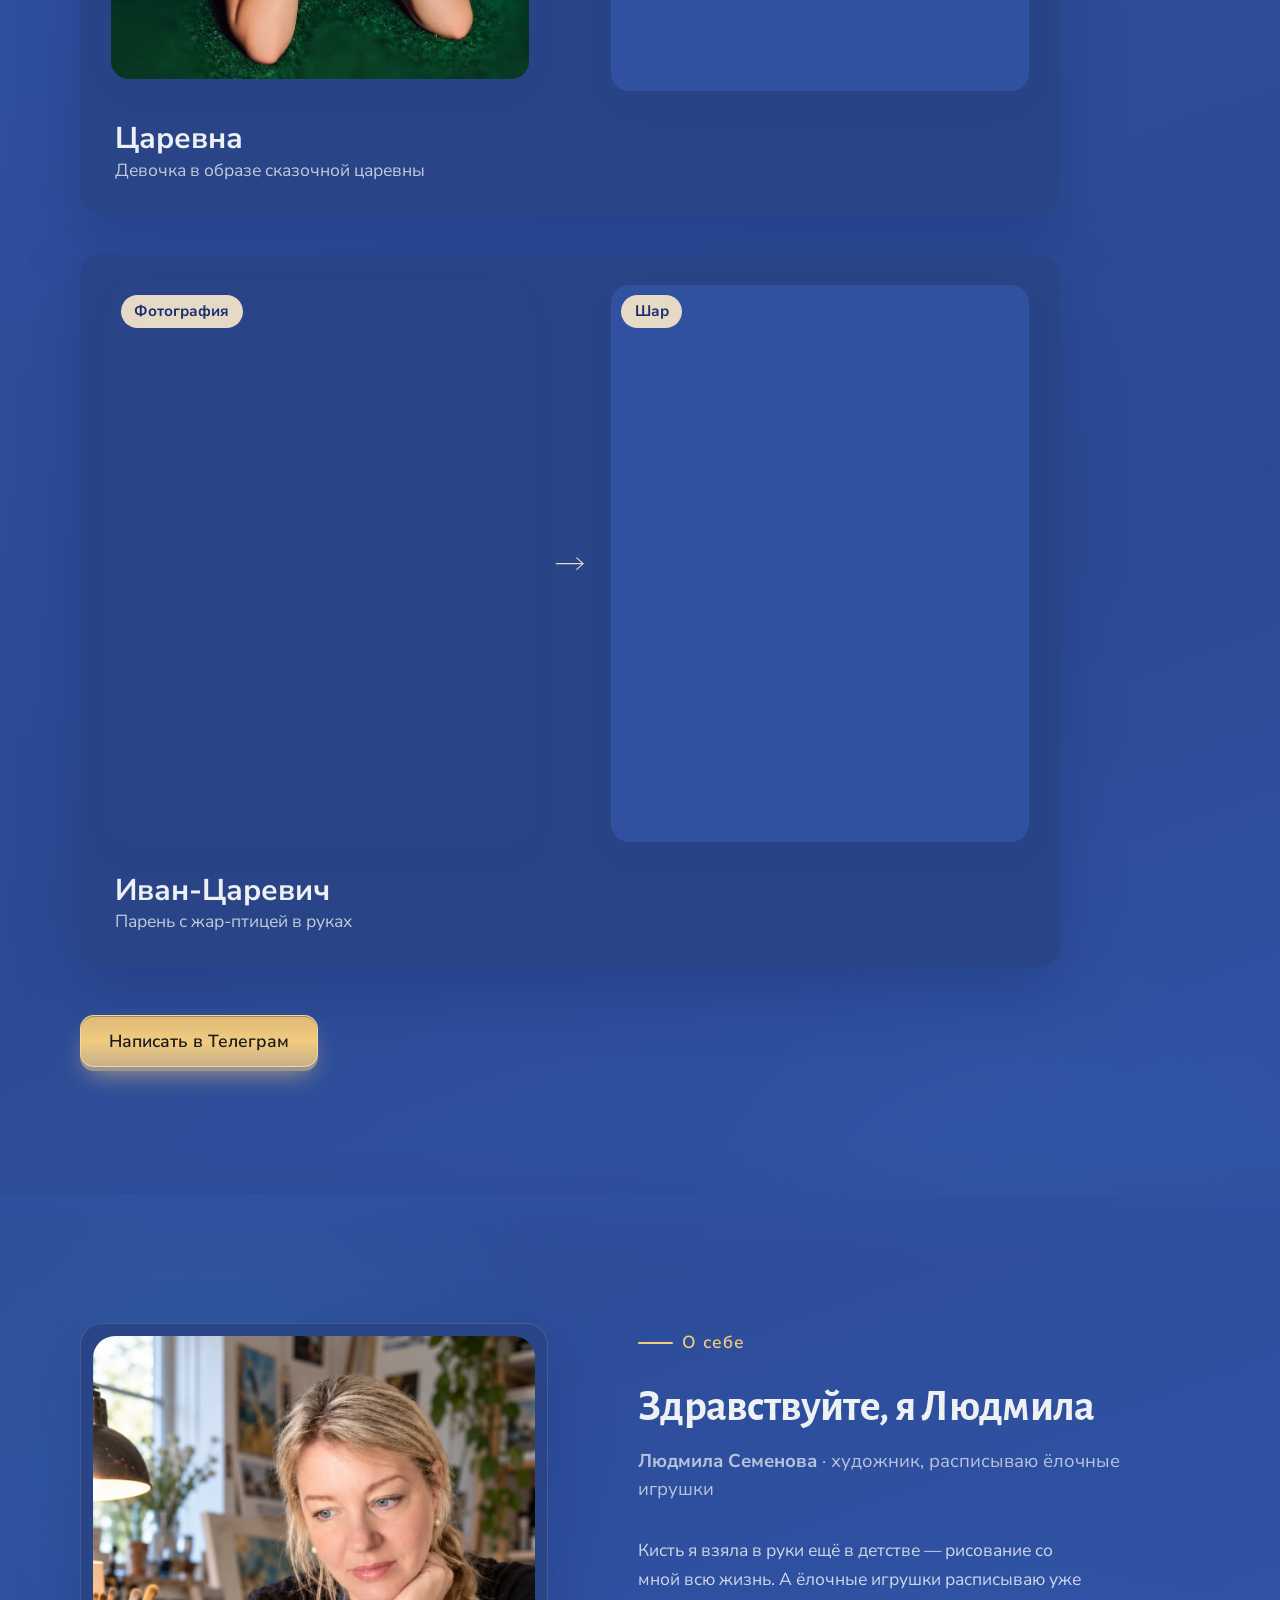
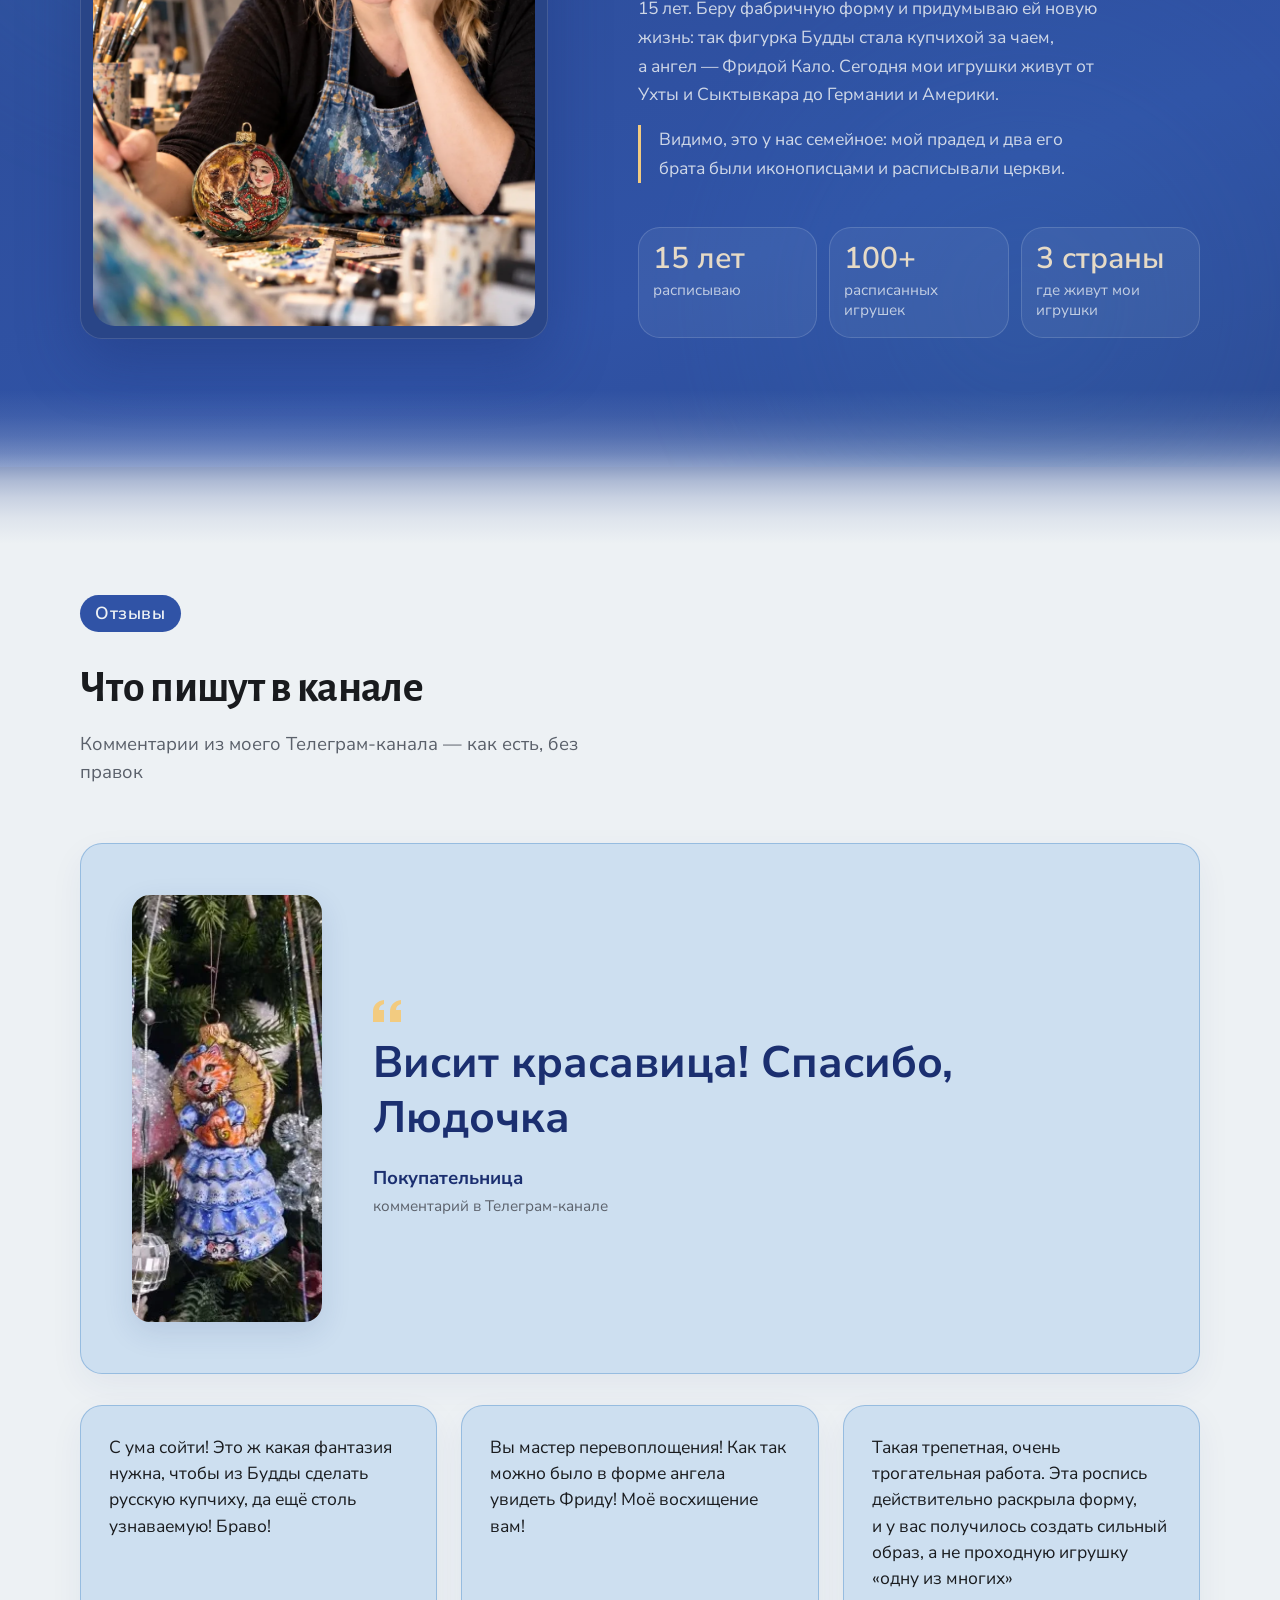
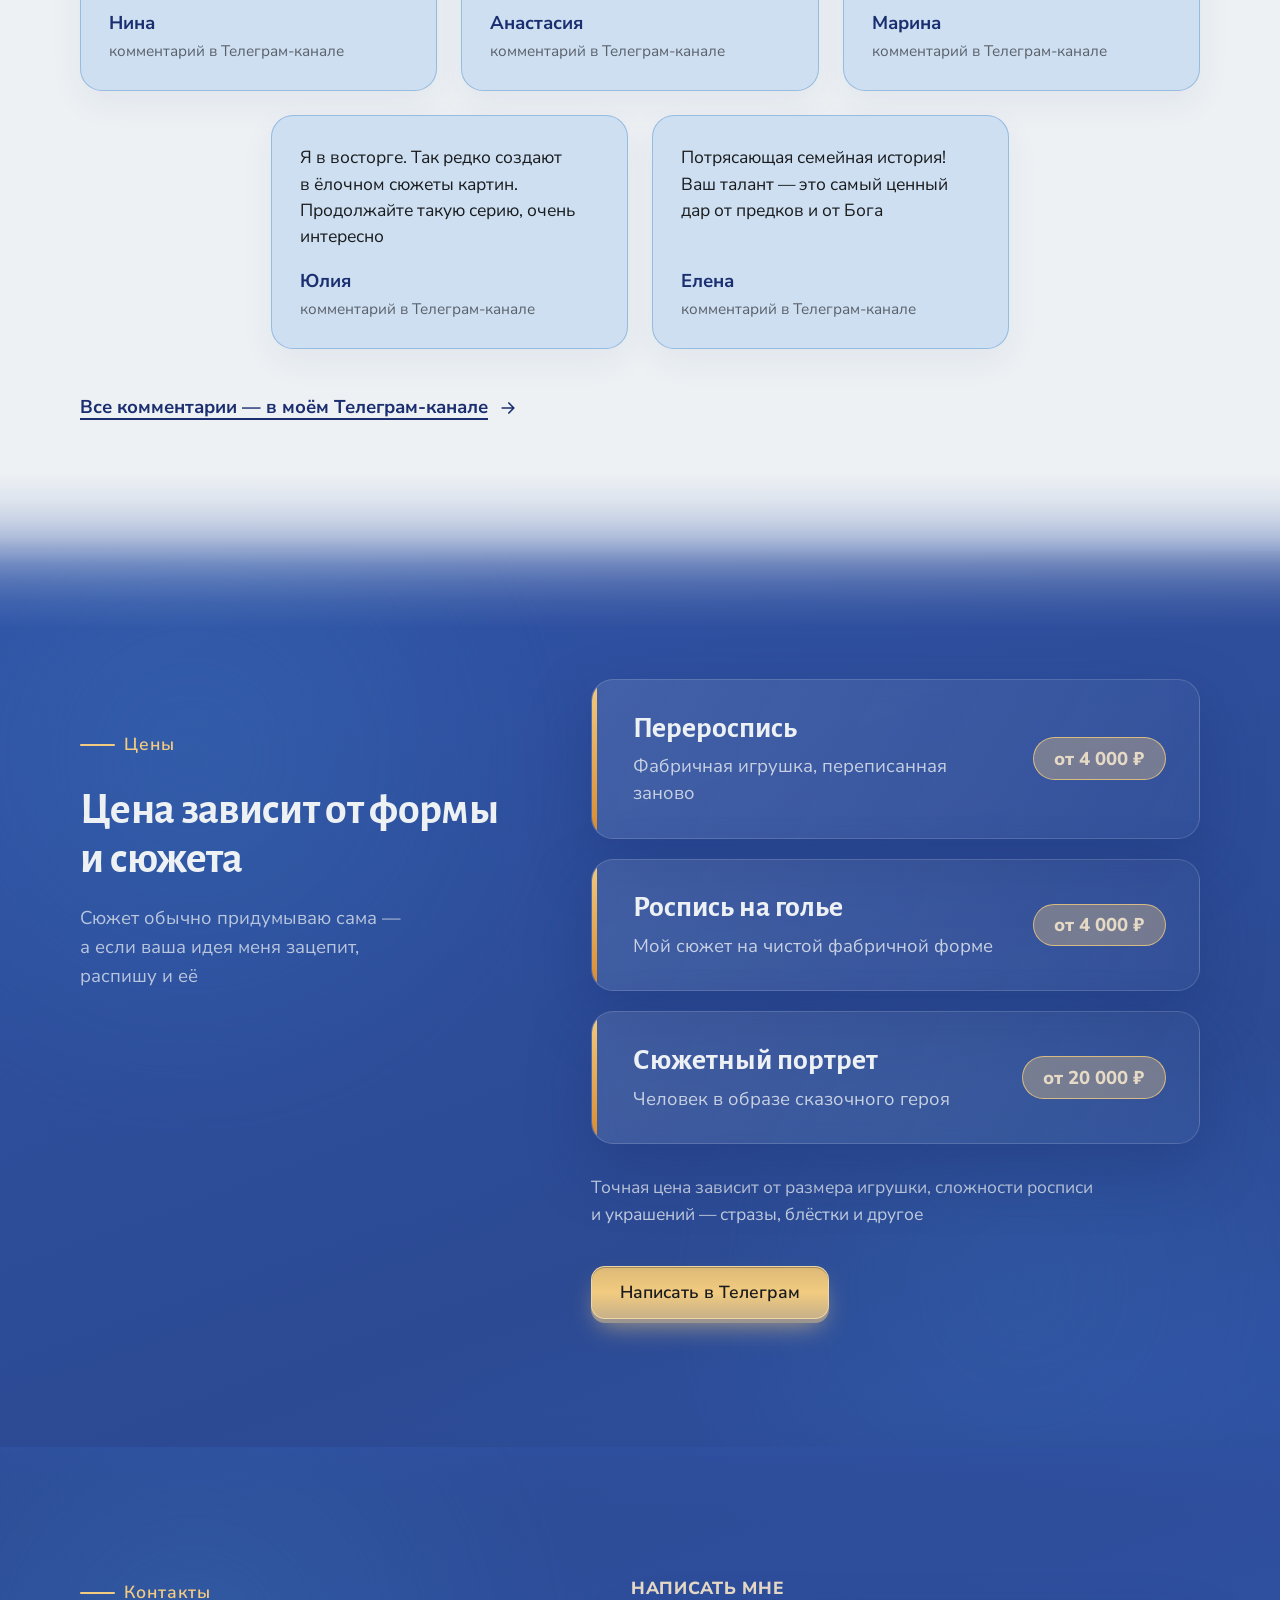
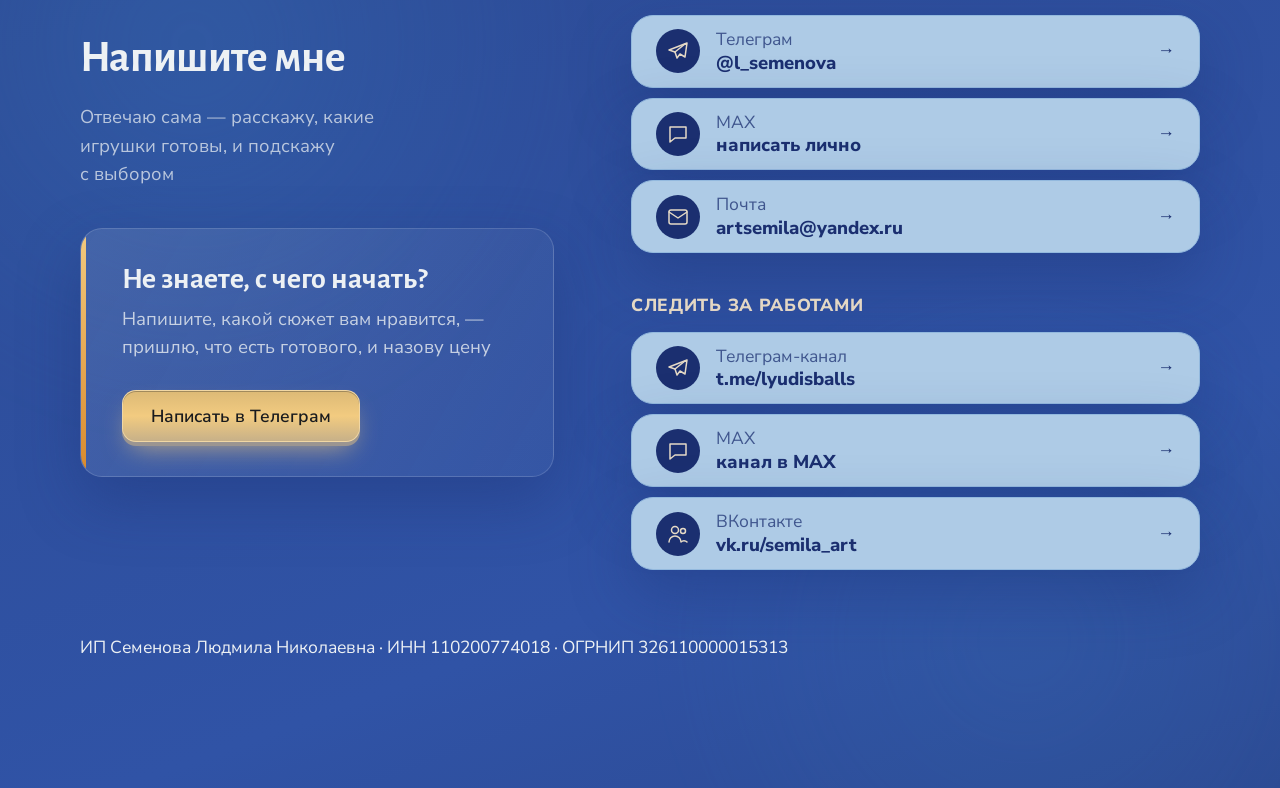
==== commit d108e318: "Обновление 27.10 20:57 МСК" ====
--- a/index.html
+++ b/index.html
@@ -155,7 +155,7 @@
 })();
 </script>
 </section>
-<section class="блок блок--работы тёмный второй фон--пятна" id="экран-02" data-тип="работы" data-вёрстка="своя"><div class="стык стык--верх" aria-hidden="true" style="--стык-сосед: var(--цвет-тёмный-фон)"></div><div class="стык стык--низ" aria-hidden="true" style="--стык-сосед: var(--цвет-фон)"></div>
+<section class="блок блок--работы тёмный второй фон--пятна" id="экран-02" data-тип="работы" data-вёрстка="своя"><div class="стык стык--верх" aria-hidden="true" style="--стык-сосед: var(--цвет-тёмный-фон)"></div><div class="стык стык--низ" aria-hidden="true" style="--стык-сосед: var(--цвет-тёмный-фон)"></div>
 <div class="блок__внутри">
   <div class="преображение">
     <div>
@@ -230,7 +230,7 @@
 })();
 </script>
 </section>
-<section class="блок блок--работы светлый" id="экран-03" data-тип="работы" data-вёрстка="своя"><div class="стык стык--верх" aria-hidden="true" style="--стык-сосед: var(--цвет-тёмный-фон-2, var(--цвет-тёмный-фон))"></div><div class="стык стык--низ" aria-hidden="true" style="--стык-сосед: var(--цвет-тёмный-фон)"></div>
+<section class="блок блок--работы тёмный фон--пятна" id="экран-03" data-тип="работы" data-вёрстка="своя"><div class="стык стык--верх" aria-hidden="true" style="--стык-сосед: var(--цвет-тёмный-фон-2, var(--цвет-тёмный-фон))"></div><div class="стык стык--низ" aria-hidden="true" style="--стык-сосед: var(--цвет-тёмный-фон-2, var(--цвет-тёмный-фон))"></div>
 <div class="блок__внутри">
   <p class="кикер">Портреты на шаре</p>
   <h2>Портрет в образе сказочного героя</h2>
@@ -254,7 +254,7 @@
   <div class="действие"><a class="кнопка кнопка--главная" href="https://t.me/l_semenova" target="_blank" rel="noopener">Написать в Телеграм</a></div>
 </div>
 </section>
-<section class="блок блок--о-себе тёмный фон--пятна" id="экран-04" data-тип="о-себе" data-вёрстка="своя"><div class="стык стык--верх" aria-hidden="true" style="--стык-сосед: var(--цвет-фон)"></div><div class="стык стык--низ" aria-hidden="true" style="--стык-сосед: var(--цвет-фон)"></div>
+<section class="блок блок--о-себе тёмный второй фон--пятна" id="экран-04" data-тип="о-себе" data-вёрстка="своя"><div class="стык стык--верх" aria-hidden="true" style="--стык-сосед: var(--цвет-тёмный-фон)"></div><div class="стык стык--низ" aria-hidden="true" style="--стык-сосед: var(--цвет-фон)"></div>
 <div class="блок__внутри">
   <div class="портретная">
     <figure class="фото портретная__кадр">
@@ -275,7 +275,7 @@
   </div>
 </div>
 </section>
-<section class="блок блок--отзывы светлый" id="экран-05" data-тип="отзывы" data-вёрстка="своя"><div class="стык стык--верх" aria-hidden="true" style="--стык-сосед: var(--цвет-тёмный-фон)"></div><div class="стык стык--низ" aria-hidden="true" style="--стык-сосед: var(--цвет-тёмный-фон)"></div>
+<section class="блок блок--отзывы светлый" id="экран-05" data-тип="отзывы" data-вёрстка="своя"><div class="стык стык--верх" aria-hidden="true" style="--стык-сосед: var(--цвет-тёмный-фон-2, var(--цвет-тёмный-фон))"></div><div class="стык стык--низ" aria-hidden="true" style="--стык-сосед: var(--цвет-тёмный-фон)"></div>
 <div class="блок__внутри">
   <p class="кикер">Отзывы</p>
   <h2>Что пишут в канале</h2>
